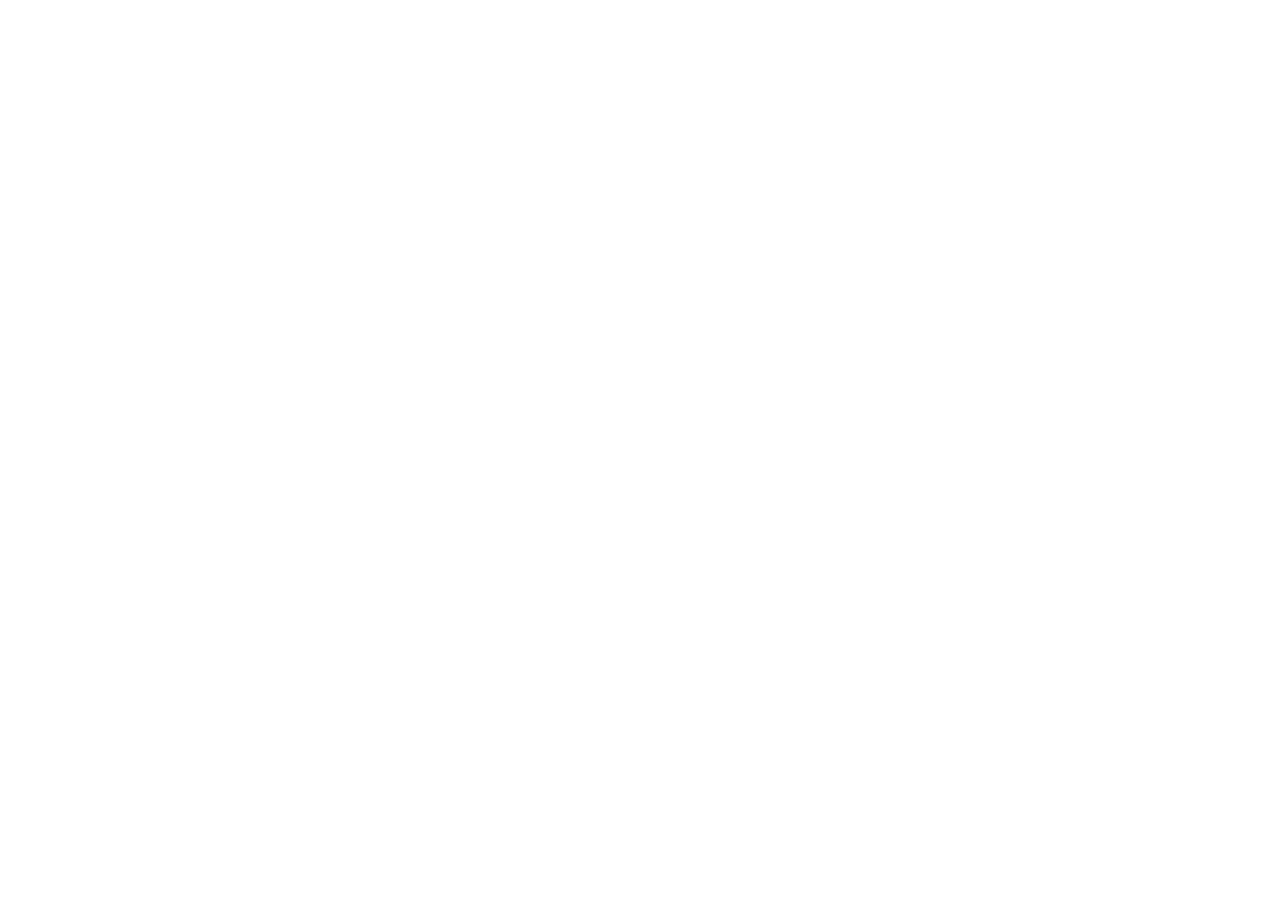
==== exam_mate/index.html @ 555f6d08 "Add PHP entry point for Batool's ExamMate to serve index.html" ====
<!doctype html>
<html lang="en">
  <head>
    <meta charset="UTF-8" />
    <meta name="viewport" content="width=device-width, initial-scale=1.0" />
    <meta name="theme-color" content="#0b1020" />
    <meta name="description" content="Batool's ExamMate — prepare, practice, and perform with personalised exam papers." />
    <title>Batool's ExamMate — Prepare. Practice. Perform.</title>
    <link rel="preconnect" href="https://fonts.googleapis.com" />
    <link rel="preconnect" href="https://fonts.gstatic.com" crossorigin />
    <link href="https://fonts.googleapis.com/css2?family=DM+Mono:wght@400;500&family=DM+Sans:wght@400;500;600;700&family=Space+Grotesk:wght@500;600;700&display=swap" rel="stylesheet" />
    <script type="module" crossorigin src="/assets/app.js"></script>
    <link rel="stylesheet" crossorigin href="/assets/style.css">
  </head>
  <body>
    <script id="manus-runtime">window.__MANUS_HOST_DEV__ = false;
(function(){"use strict";var Mr={exports:{}},Kn={};/**
 * @license React
 * react-jsx-runtime.production.js
 *
 * Copyright (c) Meta Platforms, Inc. and affiliates.
 *
 * This source code is licensed under the MIT license found in the
 * LICENSE file in the root directory of this source tree.
 */var $c;function um(){if($c)return Kn;$c=1;var r=Symbol.for("react.transitional.element"),i=Symbol.for("react.fragment");function c(s,d,m){var x=null;if(m!==void 0&&(x=""+m),d.key!==void 0&&(x=""+d.key),"key"in d){m={};for(var R in d)R!=="key"&&(m[R]=d[R])}else m=d;return d=m.ref,{$$typeof:r,type:s,key:x,ref:d!==void 0?d:null,props:m}}return Kn.Fragment=i,Kn.jsx=c,Kn.jsxs=c,Kn}var Fc;function dm(){return Fc||(Fc=1,Mr.exports=um()),Mr.exports}var h=dm(),Ar={exports:{}},Pn={},Rr={exports:{}},Nr={};/**
 * @license React
 * scheduler.production.js
 *
 * Copyright (c) Meta Platforms, Inc. and affiliates.
 *
 * This source code is licensed under the MIT license found in the
 * LICENSE file in the root directory of this source tree.
 */var Ic;function fm(){return Ic||(Ic=1,function(r){function i(A,q){var B=A.length;A.push(q);t:for(;0<B;){var bt=B-1>>>1,p=A[bt];if(0<d(p,q))A[bt]=q,A[B]=p,B=bt;else break t}}function c(A){return A.length===0?null:A[0]}function s(A){if(A.length===0)return null;var q=A[0],B=A.pop();if(B!==q){A[0]=B;t:for(var bt=0,p=A.length,O=p>>>1;bt<O;){var X=2*(bt+1)-1,G=A[X],Z=X+1,st=A[Z];if(0>d(G,B))Z<p&&0>d(st,G)?(A[bt]=st,A[Z]=B,bt=Z):(A[bt]=G,A[X]=B,bt=X);else if(Z<p&&0>d(st,B))A[bt]=st,A[Z]=B,bt=Z;else break t}}return q}function d(A,q){var B=A.sortIndex-q.sortIndex;return B!==0?B:A.id-q.id}if(r.unstable_now=void 0,typeof performance=="object"&&typeof performance.now=="function"){var m=performance;r.unstable_now=function(){return m.now()}}else{var x=Date,R=x.now();r.unstable_now=function(){return x.now()-R}}var C=[],v=[],D=1,j=null,J=3,at=!1,$=!1,nt=!1,ct=!1,ht=typeof setTimeout=="function"?setTimeout:null,St=typeof clearTimeout=="function"?clearTimeout:null,_=typeof setImmediate<"u"?setImmediate:null;function Y(A){for(var q=c(v);q!==null;){if(q.callback===null)s(v);else if(q.startTime<=A)s(v),q.sortIndex=q.expirationTime,i(C,q);else break;q=c(v)}}function H(A){if(nt=!1,Y(A),!$)if(c(C)!==null)$=!0,it||(it=!0,Bt());else{var q=c(v);q!==null&&Mt(H,q.startTime-A)}}var it=!1,rt=-1,V=5,xt=-1;function Be(){return ct?!0:!(r.unstable_now()-xt<V)}function te(){if(ct=!1,it){var A=r.unstable_now();xt=A;var q=!0;try{t:{$=!1,nt&&(nt=!1,St(rt),rt=-1),at=!0;var B=J;try{e:{for(Y(A),j=c(C);j!==null&&!(j.expirationTime>A&&Be());){var bt=j.callback;if(typeof bt=="function"){j.callback=null,J=j.priorityLevel;var p=bt(j.expirationTime<=A);if(A=r.unstable_now(),typeof p=="function"){j.callback=p,Y(A),q=!0;break e}j===c(C)&&s(C),Y(A)}else s(C);j=c(C)}if(j!==null)q=!0;else{var O=c(v);O!==null&&Mt(H,O.startTime-A),q=!1}}break t}finally{j=null,J=B,at=!1}q=void 0}}finally{q?Bt():it=!1}}}var Bt;if(typeof _=="function")Bt=function(){_(te)};else if(typeof MessageChannel<"u"){var me=new MessageChannel,Se=me.port2;me.port1.onmessage=te,Bt=function(){Se.postMessage(null)}}else Bt=function(){ht(te,0)};function Mt(A,q){rt=ht(function(){A(r.unstable_now())},q)}r.unstable_IdlePriority=5,r.unstable_ImmediatePriority=1,r.unstable_LowPriority=4,r.unstable_NormalPriority=3,r.unstable_Profiling=null,r.unstable_UserBlockingPriority=2,r.unstable_cancelCallback=function(A){A.callback=null},r.unstable_forceFrameRate=function(A){0>A||125<A?console.error("forceFrameRate takes a positive int between 0 and 125, forcing frame rates higher than 125 fps is not supported"):V=0<A?Math.floor(1e3/A):5},r.unstable_getCurrentPriorityLevel=function(){return J},r.unstable_next=function(A){switch(J){case 1:case 2:case 3:var q=3;break;default:q=J}var B=J;J=q;try{return A()}finally{J=B}},r.unstable_requestPaint=function(){ct=!0},r.unstable_runWithPriority=function(A,q){switch(A){case 1:case 2:case 3:case 4:case 5:break;default:A=3}var B=J;J=A;try{return q()}finally{J=B}},r.unstable_scheduleCallback=function(A,q,B){var bt=r.unstable_now();switch(typeof B=="object"&&B!==null?(B=B.delay,B=typeof B=="number"&&0<B?bt+B:bt):B=bt,A){case 1:var p=-1;break;case 2:p=250;break;case 5:p=1073741823;break;case 4:p=1e4;break;default:p=5e3}return p=B+p,A={id:D++,callback:q,priorityLevel:A,startTime:B,expirationTime:p,sortIndex:-1},B>bt?(A.sortIndex=B,i(v,A),c(C)===null&&A===c(v)&&(nt?(St(rt),rt=-1):nt=!0,Mt(H,B-bt))):(A.sortIndex=p,i(C,A),$||at||($=!0,it||(it=!0,Bt()))),A},r.unstable_shouldYield=Be,r.unstable_wrapCallback=function(A){var q=J;return function(){var B=J;J=q;try{return A.apply(this,arguments)}finally{J=B}}}}(Nr)),Nr}var tu;function hm(){return tu||(tu=1,Rr.exports=fm()),Rr.exports}var zr={exports:{}},ut={};/**
 * @license React
 * react.production.js
 *
 * Copyright (c) Meta Platforms, Inc. and affiliates.
 *
 * This source code is licensed under the MIT license found in the
 * LICENSE file in the root directory of this source tree.
 */var eu;function mm(){if(eu)return ut;eu=1;var r=Symbol.for("react.transitional.element"),i=Symbol.for("react.portal"),c=Symbol.for("react.fragment"),s=Symbol.for("react.strict_mode"),d=Symbol.for("react.profiler"),m=Symbol.for("react.consumer"),x=Symbol.for("react.context"),R=Symbol.for("react.forward_ref"),C=Symbol.for("react.suspense"),v=Symbol.for("react.memo"),D=Symbol.for("react.lazy"),j=Symbol.iterator;function J(p){return p===null||typeof p!="object"?null:(p=j&&p[j]||p["@@iterator"],typeof p=="function"?p:null)}var at={isMounted:function(){return!1},enqueueForceUpdate:function(){},enqueueReplaceState:function(){},enqueueSetState:function(){}},$=Object.assign,nt={};function ct(p,O,X){this.props=p,this.context=O,this.refs=nt,this.updater=X||at}ct.prototype.isReactComponent={},ct.prototype.setState=function(p,O){if(typeof p!="object"&&typeof p!="function"&&p!=null)throw Error("takes an object of state variables to update or a function which returns an object of state variables.");this.updater.enqueueSetState(this,p,O,"setState")},ct.prototype.forceUpdate=function(p){this.updater.enqueueForceUpdate(this,p,"forceUpdate")};function ht(){}ht.prototype=ct.prototype;function St(p,O,X){this.props=p,this.context=O,this.refs=nt,this.updater=X||at}var _=St.prototype=new ht;_.constructor=St,$(_,ct.prototype),_.isPureReactComponent=!0;var Y=Array.isArray,H={H:null,A:null,T:null,S:null,V:null},it=Object.prototype.hasOwnProperty;function rt(p,O,X,G,Z,st){return X=st.ref,{$$typeof:r,type:p,key:O,ref:X!==void 0?X:null,props:st}}function V(p,O){return rt(p.type,O,void 0,void 0,void 0,p.props)}function xt(p){return typeof p=="object"&&p!==null&&p.$$typeof===r}function Be(p){var O={"=":"=0",":":"=2"};return"$"+p.replace(/[=:]/g,function(X){return O[X]})}var te=/\/+/g;function Bt(p,O){return typeof p=="object"&&p!==null&&p.key!=null?Be(""+p.key):O.toString(36)}function me(){}function Se(p){switch(p.status){case"fulfilled":return p.value;case"rejected":throw p.reason;default:switch(typeof p.status=="string"?p.then(me,me):(p.status="pending",p.then(function(O){p.status==="pending"&&(p.status="fulfilled",p.value=O)},function(O){p.status==="pending"&&(p.status="rejected",p.reason=O)})),p.status){case"fulfilled":return p.value;case"rejected":throw p.reason}}throw p}function Mt(p,O,X,G,Z){var st=typeof p;(st==="undefined"||st==="boolean")&&(p=null);var I=!1;if(p===null)I=!0;else switch(st){case"bigint":case"string":case"number":I=!0;break;case"object":switch(p.$$typeof){case r:case i:I=!0;break;case D:return I=p._init,Mt(I(p._payload),O,X,G,Z)}}if(I)return Z=Z(p),I=G===""?"."+Bt(p,0):G,Y(Z)?(X="",I!=null&&(X=I.replace(te,"$&/")+"/"),Mt(Z,O,X,"",function(Jt){return Jt})):Z!=null&&(xt(Z)&&(Z=V(Z,X+(Z.key==null||p&&p.key===Z.key?"":(""+Z.key).replace(te,"$&/")+"/")+I)),O.push(Z)),1;I=0;var gt=G===""?".":G+":";if(Y(p))for(var Tt=0;Tt<p.length;Tt++)G=p[Tt],st=gt+Bt(G,Tt),I+=Mt(G,O,X,st,Z);else if(Tt=J(p),typeof Tt=="function")for(p=Tt.call(p),Tt=0;!(G=p.next()).done;)G=G.value,st=gt+Bt(G,Tt++),I+=Mt(G,O,X,st,Z);else if(st==="object"){if(typeof p.then=="function")return Mt(Se(p),O,X,G,Z);throw O=String(p),Error("Objects are not valid as a React child (found: "+(O==="[object Object]"?"object with keys {"+Object.keys(p).join(", ")+"}":O)+"). If you meant to render a collection of children, use an array instead.")}return I}function A(p,O,X){if(p==null)return p;var G=[],Z=0;return Mt(p,G,"","",function(st){return O.call(X,st,Z++)}),G}function q(p){if(p._status===-1){var O=p._result;O=O(),O.then(function(X){(p._status===0||p._status===-1)&&(p._status=1,p._result=X)},function(X){(p._status===0||p._status===-1)&&(p._status=2,p._result=X)}),p._status===-1&&(p._status=0,p._result=O)}if(p._status===1)return p._result.default;throw p._result}var B=typeof reportError=="function"?reportError:function(p){if(typeof window=="object"&&typeof window.ErrorEvent=="function"){var O=new window.ErrorEvent("error",{bubbles:!0,cancelable:!0,message:typeof p=="object"&&p!==null&&typeof p.message=="string"?String(p.message):String(p),error:p});if(!window.dispatchEvent(O))return}else if(typeof process=="object"&&typeof process.emit=="function"){process.emit("uncaughtException",p);return}console.error(p)};function bt(){}return ut.Children={map:A,forEach:function(p,O,X){A(p,function(){O.apply(this,arguments)},X)},count:function(p){var O=0;return A(p,function(){O++}),O},toArray:function(p){return A(p,function(O){return O})||[]},only:function(p){if(!xt(p))throw Error("React.Children.only expected to receive a single React element child.");return p}},ut.Component=ct,ut.Fragment=c,ut.Profiler=d,ut.PureComponent=St,ut.StrictMode=s,ut.Suspense=C,ut.__CLIENT_INTERNALS_DO_NOT_USE_OR_WARN_USERS_THEY_CANNOT_UPGRADE=H,ut.__COMPILER_RUNTIME={__proto__:null,c:function(p){return H.H.useMemoCache(p)}},ut.cache=function(p){return function(){return p.apply(null,arguments)}},ut.cloneElement=function(p,O,X){if(p==null)throw Error("The argument must be a React element, but you passed "+p+".");var G=$({},p.props),Z=p.key,st=void 0;if(O!=null)for(I in O.ref!==void 0&&(st=void 0),O.key!==void 0&&(Z=""+O.key),O)!it.call(O,I)||I==="key"||I==="__self"||I==="__source"||I==="ref"&&O.ref===void 0||(G[I]=O[I]);var I=arguments.length-2;if(I===1)G.children=X;else if(1<I){for(var gt=Array(I),Tt=0;Tt<I;Tt++)gt[Tt]=arguments[Tt+2];G.children=gt}return rt(p.type,Z,void 0,void 0,st,G)},ut.createContext=function(p){return p={$$typeof:x,_currentValue:p,_currentValue2:p,_threadCount:0,Provider:null,Consumer:null},p.Provider=p,p.Consumer={$$typeof:m,_context:p},p},ut.createElement=function(p,O,X){var G,Z={},st=null;if(O!=null)for(G in O.key!==void 0&&(st=""+O.key),O)it.call(O,G)&&G!=="key"&&G!=="__self"&&G!=="__source"&&(Z[G]=O[G]);var I=arguments.length-2;if(I===1)Z.children=X;else if(1<I){for(var gt=Array(I),Tt=0;Tt<I;Tt++)gt[Tt]=arguments[Tt+2];Z.children=gt}if(p&&p.defaultProps)for(G in I=p.defaultProps,I)Z[G]===void 0&&(Z[G]=I[G]);return rt(p,st,void 0,void 0,null,Z)},ut.createRef=function(){return{current:null}},ut.forwardRef=function(p){return{$$typeof:R,render:p}},ut.isValidElement=xt,ut.lazy=function(p){return{$$typeof:D,_payload:{_status:-1,_result:p},_init:q}},ut.memo=function(p,O){return{$$typeof:v,type:p,compare:O===void 0?null:O}},ut.startTransition=function(p){var O=H.T,X={};H.T=X;try{var G=p(),Z=H.S;Z!==null&&Z(X,G),typeof G=="object"&&G!==null&&typeof G.then=="function"&&G.then(bt,B)}catch(st){B(st)}finally{H.T=O}},ut.unstable_useCacheRefresh=function(){return H.H.useCacheRefresh()},ut.use=function(p){return H.H.use(p)},ut.useActionState=function(p,O,X){return H.H.useActionState(p,O,X)},ut.useCallback=function(p,O){return H.H.useCallback(p,O)},ut.useContext=function(p){return H.H.useContext(p)},ut.useDebugValue=function(){},ut.useDeferredValue=function(p,O){return H.H.useDeferredValue(p,O)},ut.useEffect=function(p,O,X){var G=H.H;if(typeof X=="function")throw Error("useEffect CRUD overload is not enabled in this build of React.");return G.useEffect(p,O)},ut.useId=function(){return H.H.useId()},ut.useImperativeHandle=function(p,O,X){return H.H.useImperativeHandle(p,O,X)},ut.useInsertionEffect=function(p,O){return H.H.useInsertionEffect(p,O)},ut.useLayoutEffect=function(p,O){return H.H.useLayoutEffect(p,O)},ut.useMemo=function(p,O){return H.H.useMemo(p,O)},ut.useOptimistic=function(p,O){return H.H.useOptimistic(p,O)},ut.useReducer=function(p,O,X){return H.H.useReducer(p,O,X)},ut.useRef=function(p){return H.H.useRef(p)},ut.useState=function(p){return H.H.useState(p)},ut.useSyncExternalStore=function(p,O,X){return H.H.useSyncExternalStore(p,O,X)},ut.useTransition=function(){return H.H.useTransition()},ut.version="19.1.1",ut}var lu;function _r(){return lu||(lu=1,zr.exports=mm()),zr.exports}var kr={exports:{}},he={};/**
 * @license React
 * react-dom.production.js
 *
 * Copyright (c) Meta Platforms, Inc. and affiliates.
 *
 * This source code is licensed under the MIT license found in the
 * LICENSE file in the root directory of this source tree.
 */var au;function gm(){if(au)return he;au=1;var r=_r();function i(C){var v="https://react.dev/errors/"+C;if(1<arguments.length){v+="?args[]="+encodeURIComponent(arguments[1]);for(var D=2;D<arguments.length;D++)v+="&args[]="+encodeURIComponent(arguments[D])}return"Minified React error #"+C+"; visit "+v+" for the full message or use the non-minified dev environment for full errors and additional helpful warnings."}function c(){}var s={d:{f:c,r:function(){throw Error(i(522))},D:c,C:c,L:c,m:c,X:c,S:c,M:c},p:0,findDOMNode:null},d=Symbol.for("react.portal");function m(C,v,D){var j=3<arguments.length&&arguments[3]!==void 0?arguments[3]:null;return{$$typeof:d,key:j==null?null:""+j,children:C,containerInfo:v,implementation:D}}var x=r.__CLIENT_INTERNALS_DO_NOT_USE_OR_WARN_USERS_THEY_CANNOT_UPGRADE;function R(C,v){if(C==="font")return"";if(typeof v=="string")return v==="use-credentials"?v:""}return he.__DOM_INTERNALS_DO_NOT_USE_OR_WARN_USERS_THEY_CANNOT_UPGRADE=s,he.createPortal=function(C,v){var D=2<arguments.length&&arguments[2]!==void 0?arguments[2]:null;if(!v||v.nodeType!==1&&v.nodeType!==9&&v.nodeType!==11)throw Error(i(299));return m(C,v,null,D)},he.flushSync=function(C){var v=x.T,D=s.p;try{if(x.T=null,s.p=2,C)return C()}finally{x.T=v,s.p=D,s.d.f()}},he.preconnect=function(C,v){typeof C=="string"&&(v?(v=v.crossOrigin,v=typeof v=="string"?v==="use-credentials"?v:"":void 0):v=null,s.d.C(C,v))},he.prefetchDNS=function(C){typeof C=="string"&&s.d.D(C)},he.preinit=function(C,v){if(typeof C=="string"&&v&&typeof v.as=="string"){var D=v.as,j=R(D,v.crossOrigin),J=typeof v.integrity=="string"?v.integrity:void 0,at=typeof v.fetchPriority=="string"?v.fetchPriority:void 0;D==="style"?s.d.S(C,typeof v.precedence=="string"?v.precedence:void 0,{crossOrigin:j,integrity:J,fetchPriority:at}):D==="script"&&s.d.X(C,{crossOrigin:j,integrity:J,fetchPriority:at,nonce:typeof v.nonce=="string"?v.nonce:void 0})}},he.preinitModule=function(C,v){if(typeof C=="string")if(typeof v=="object"&&v!==null){if(v.as==null||v.as==="script"){var D=R(v.as,v.crossOrigin);s.d.M(C,{crossOrigin:D,integrity:typeof v.integrity=="string"?v.integrity:void 0,nonce:typeof v.nonce=="string"?v.nonce:void 0})}}else v==null&&s.d.M(C)},he.preload=function(C,v){if(typeof C=="string"&&typeof v=="object"&&v!==null&&typeof v.as=="string"){var D=v.as,j=R(D,v.crossOrigin);s.d.L(C,D,{crossOrigin:j,integrity:typeof v.integrity=="string"?v.integrity:void 0,nonce:typeof v.nonce=="string"?v.nonce:void 0,type:typeof v.type=="string"?v.type:void 0,fetchPriority:typeof v.fetchPriority=="string"?v.fetchPriority:void 0,referrerPolicy:typeof v.referrerPolicy=="string"?v.referrerPolicy:void 0,imageSrcSet:typeof v.imageSrcSet=="string"?v.imageSrcSet:void 0,imageSizes:typeof v.imageSizes=="string"?v.imageSizes:void 0,media:typeof v.media=="string"?v.media:void 0})}},he.preloadModule=function(C,v){if(typeof C=="string")if(v){var D=R(v.as,v.crossOrigin);s.d.m(C,{as:typeof v.as=="string"&&v.as!=="script"?v.as:void 0,crossOrigin:D,integrity:typeof v.integrity=="string"?v.integrity:void 0})}else s.d.m(C)},he.requestFormReset=function(C){s.d.r(C)},he.unstable_batchedUpdates=function(C,v){return C(v)},he.useFormState=function(C,v,D){return x.H.useFormState(C,v,D)},he.useFormStatus=function(){return x.H.useHostTransitionStatus()},he.version="19.1.1",he}var nu;function pm(){if(nu)return kr.exports;nu=1;function r(){if(!(typeof __REACT_DEVTOOLS_GLOBAL_HOOK__>"u"||typeof __REACT_DEVTOOLS_GLOBAL_HOOK__.checkDCE!="function"))try{__REACT_DEVTOOLS_GLOBAL_HOOK__.checkDCE(r)}catch(i){console.error(i)}}return r(),kr.exports=gm(),kr.exports}/**
 * @license React
 * react-dom-client.production.js
 *
 * Copyright (c) Meta Platforms, Inc. and affiliates.
 *
 * This source code is licensed under the MIT license found in the
 * LICENSE file in the root directory of this source tree.
 */var ou;function ym(){if(ou)return Pn;ou=1;var r=hm(),i=_r(),c=pm();function s(t){var e="https://react.dev/errors/"+t;if(1<arguments.length){e+="?args[]="+encodeURIComponent(arguments[1]);for(var l=2;l<arguments.length;l++)e+="&args[]="+encodeURIComponent(arguments[l])}return"Minified React error #"+t+"; visit "+e+" for the full message or use the non-minified dev environment for full errors and additional helpful warnings."}function d(t){return!(!t||t.nodeType!==1&&t.nodeType!==9&&t.nodeType!==11)}function m(t){var e=t,l=t;if(t.alternate)for(;e.return;)e=e.return;else{t=e;do e=t,(e.flags&4098)!==0&&(l=e.return),t=e.return;while(t)}return e.tag===3?l:null}function x(t){if(t.tag===13){var e=t.memoizedState;if(e===null&&(t=t.alternate,t!==null&&(e=t.memoizedState)),e!==null)return e.dehydrated}return null}function R(t){if(m(t)!==t)throw Error(s(188))}function C(t){var e=t.alternate;if(!e){if(e=m(t),e===null)throw Error(s(188));return e!==t?null:t}for(var l=t,a=e;;){var n=l.return;if(n===null)break;var o=n.alternate;if(o===null){if(a=n.return,a!==null){l=a;continue}break}if(n.child===o.child){for(o=n.child;o;){if(o===l)return R(n),t;if(o===a)return R(n),e;o=o.sibling}throw Error(s(188))}if(l.return!==a.return)l=n,a=o;else{for(var u=!1,f=n.child;f;){if(f===l){u=!0,l=n,a=o;break}if(f===a){u=!0,a=n,l=o;break}f=f.sibling}if(!u){for(f=o.child;f;){if(f===l){u=!0,l=o,a=n;break}if(f===a){u=!0,a=o,l=n;break}f=f.sibling}if(!u)throw Error(s(189))}}if(l.alternate!==a)throw Error(s(190))}if(l.tag!==3)throw Error(s(188));return l.stateNode.current===l?t:e}function v(t){var e=t.tag;if(e===5||e===26||e===27||e===6)return t;for(t=t.child;t!==null;){if(e=v(t),e!==null)return e;t=t.sibling}return null}var D=Object.assign,j=Symbol.for("react.element"),J=Symbol.for("react.transitional.element"),at=Symbol.for("react.portal"),$=Symbol.for("react.fragment"),nt=Symbol.for("react.strict_mode"),ct=Symbol.for("react.profiler"),ht=Symbol.for("react.provider"),St=Symbol.for("react.consumer"),_=Symbol.for("react.context"),Y=Symbol.for("react.forward_ref"),H=Symbol.for("react.suspense"),it=Symbol.for("react.suspense_list"),rt=Symbol.for("react.memo"),V=Symbol.for("react.lazy"),xt=Symbol.for("react.activity"),Be=Symbol.for("react.memo_cache_sentinel"),te=Symbol.iterator;function Bt(t){return t===null||typeof t!="object"?null:(t=te&&t[te]||t["@@iterator"],typeof t=="function"?t:null)}var me=Symbol.for("react.client.reference");function Se(t){if(t==null)return null;if(typeof t=="function")return t.$$typeof===me?null:t.displayName||t.name||null;if(typeof t=="string")return t;switch(t){case $:return"Fragment";case ct:return"Profiler";case nt:return"StrictMode";case H:return"Suspense";case it:return"SuspenseList";case xt:return"Activity"}if(typeof t=="object")switch(t.$$typeof){case at:return"Portal";case _:return(t.displayName||"Context")+".Provider";case St:return(t._context.displayName||"Context")+".Consumer";case Y:var e=t.render;return t=t.displayName,t||(t=e.displayName||e.name||"",t=t!==""?"ForwardRef("+t+")":"ForwardRef"),t;case rt:return e=t.displayName||null,e!==null?e:Se(t.type)||"Memo";case V:e=t._payload,t=t._init;try{return Se(t(e))}catch{}}return null}var Mt=Array.isArray,A=i.__CLIENT_INTERNALS_DO_NOT_USE_OR_WARN_USERS_THEY_CANNOT_UPGRADE,q=c.__DOM_INTERNALS_DO_NOT_USE_OR_WARN_USERS_THEY_CANNOT_UPGRADE,B={pending:!1,data:null,method:null,action:null},bt=[],p=-1;function O(t){return{current:t}}function X(t){0>p||(t.current=bt[p],bt[p]=null,p--)}function G(t,e){p++,bt[p]=t.current,t.current=e}var Z=O(null),st=O(null),I=O(null),gt=O(null);function Tt(t,e){switch(G(I,e),G(st,t),G(Z,null),e.nodeType){case 9:case 11:t=(t=e.documentElement)&&(t=t.namespaceURI)?Hh(t):0;break;default:if(t=e.tagName,e=e.namespaceURI)e=Hh(e),t=Uh(e,t);else switch(t){case"svg":t=1;break;case"math":t=2;break;default:t=0}}X(Z),G(Z,t)}function Jt(){X(Z),X(st),X(I)}function Ke(t){t.memoizedState!==null&&G(gt,t);var e=Z.current,l=Uh(e,t.type);e!==l&&(G(st,t),G(Z,l))}function Ce(t){st.current===t&&(X(Z),X(st)),gt.current===t&&(X(gt),Wo._currentValue=B)}var Pe=Object.prototype.hasOwnProperty,yl=r.unstable_scheduleCallback,sn=r.unstable_cancelCallback,Ca=r.unstable_shouldYield,ri=r.unstable_requestPaint,ge=r.unstable_now,si=r.unstable_getCurrentPriorityLevel,Ul=r.unstable_ImmediatePriority,Fn=r.unstable_UserBlockingPriority,nl=r.unstable_NormalPriority,ci=r.unstable_LowPriority,Gl=r.unstable_IdlePriority,ui=r.log,Ea=r.unstable_setDisableYieldValue,ql=null,Wt=null;function Je(t){if(typeof ui=="function"&&Ea(t),Wt&&typeof Wt.setStrictMode=="function")try{Wt.setStrictMode(ql,t)}catch{}}var $t=Math.clz32?Math.clz32:fi,di=Math.log,Ta=Math.LN2;function fi(t){return t>>>=0,t===0?32:31-(di(t)/Ta|0)|0}var L=256,cn=4194304;function vl(t){var e=t&42;if(e!==0)return e;switch(t&-t){case 1:return 1;case 2:return 2;case 4:return 4;case 8:return 8;case 16:return 16;case 32:return 32;case 64:return 64;case 128:return 128;case 256:case 512:case 1024:case 2048:case 4096:case 8192:case 16384:case 32768:case 65536:case 131072:case 262144:case 524288:case 1048576:case 2097152:return t&4194048;case 4194304:case 8388608:case 16777216:case 33554432:return t&62914560;case 67108864:return 67108864;case 134217728:return 134217728;case 268435456:return 268435456;case 536870912:return 536870912;case 1073741824:return 0;default:return t}}function un(t,e,l){var a=t.pendingLanes;if(a===0)return 0;var n=0,o=t.suspendedLanes,u=t.pingedLanes;t=t.warmLanes;var f=a&134217727;return f!==0?(a=f&~o,a!==0?n=vl(a):(u&=f,u!==0?n=vl(u):l||(l=f&~t,l!==0&&(n=vl(l))))):(f=a&~o,f!==0?n=vl(f):u!==0?n=vl(u):l||(l=a&~t,l!==0&&(n=vl(l)))),n===0?0:e!==0&&e!==n&&(e&o)===0&&(o=n&-n,l=e&-e,o>=l||o===32&&(l&4194048)!==0)?e:n}function Dt(t,e){return(t.pendingLanes&~(t.suspendedLanes&~t.pingedLanes)&e)===0}function In(t,e){switch(t){case 1:case 2:case 4:case 8:case 64:return e+250;case 16:case 32:case 128:case 256:case 512:case 1024:case 2048:case 4096:case 8192:case 16384:case 32768:case 65536:case 131072:case 262144:case 524288:case 1048576:case 2097152:return e+5e3;case 4194304:case 8388608:case 16777216:case 33554432:return-1;case 67108864:case 134217728:case 268435456:case 536870912:case 1073741824:return-1;default:return-1}}function to(){var t=L;return L<<=1,(L&4194048)===0&&(L=256),t}function hi(){var t=cn;return cn<<=1,(cn&62914560)===0&&(cn=4194304),t}function eo(t){for(var e=[],l=0;31>l;l++)e.push(t);return e}function Da(t,e){t.pendingLanes|=e,e!==268435456&&(t.suspendedLanes=0,t.pingedLanes=0,t.warmLanes=0)}function Ir(t,e,l,a,n,o){var u=t.pendingLanes;t.pendingLanes=l,t.suspendedLanes=0,t.pingedLanes=0,t.warmLanes=0,t.expiredLanes&=l,t.entangledLanes&=l,t.errorRecoveryDisabledLanes&=l,t.shellSuspendCounter=0;var f=t.entanglements,g=t.expirationTimes,S=t.hiddenUpdates;for(l=u&~l;0<l;){var N=31-$t(l),k=1<<N;f[N]=0,g[N]=-1;var E=S[N];if(E!==null)for(S[N]=null,N=0;N<E.length;N++){var T=E[N];T!==null&&(T.lane&=-536870913)}l&=~k}a!==0&&mi(t,a,0),o!==0&&n===0&&t.tag!==0&&(t.suspendedLanes|=o&~(u&~e))}function mi(t,e,l){t.pendingLanes|=e,t.suspendedLanes&=~e;var a=31-$t(e);t.entangledLanes|=e,t.entanglements[a]=t.entanglements[a]|1073741824|l&4194090}function gi(t,e){var l=t.entangledLanes|=e;for(t=t.entanglements;l;){var a=31-$t(l),n=1<<a;n&e|t[a]&e&&(t[a]|=e),l&=~n}}function lo(t){switch(t){case 2:t=1;break;case 8:t=4;break;case 32:t=16;break;case 256:case 512:case 1024:case 2048:case 4096:case 8192:case 16384:case 32768:case 65536:case 131072:case 262144:case 524288:case 1048576:case 2097152:case 4194304:case 8388608:case 16777216:case 33554432:t=128;break;case 268435456:t=134217728;break;default:t=0}return t}function ao(t){return t&=-t,2<t?8<t?(t&134217727)!==0?32:268435456:8:2}function pi(){var t=q.p;return t!==0?t:(t=window.event,t===void 0?32:nm(t.type))}function ts(t,e){var l=q.p;try{return q.p=t,e()}finally{q.p=l}}var ol=Math.random().toString(36).slice(2),ee="__reactFiber$"+ol,pe="__reactProps$"+ol,Yl="__reactContainer$"+ol,no="__reactEvents$"+ol,es="__reactListeners$"+ol,ls="__reactHandles$"+ol,yi="__reactResources$"+ol,Ma="__reactMarker$"+ol;function oo(t){delete t[ee],delete t[pe],delete t[no],delete t[es],delete t[ls]}function Vl(t){var e=t[ee];if(e)return e;for(var l=t.parentNode;l;){if(e=l[Yl]||l[ee]){if(l=e.alternate,e.child!==null||l!==null&&l.child!==null)for(t=Vh(t);t!==null;){if(l=t[ee])return l;t=Vh(t)}return e}t=l,l=t.parentNode}return null}function Xl(t){if(t=t[ee]||t[Yl]){var e=t.tag;if(e===5||e===6||e===13||e===26||e===27||e===3)return t}return null}function Aa(t){var e=t.tag;if(e===5||e===26||e===27||e===6)return t.stateNode;throw Error(s(33))}function Zl(t){var e=t[yi];return e||(e=t[yi]={hoistableStyles:new Map,hoistableScripts:new Map}),e}function Vt(t){t[Ma]=!0}var vi=new Set,bi={};function bl(t,e){We(t,e),We(t+"Capture",e)}function We(t,e){for(bi[t]=e,t=0;t<e.length;t++)vi.add(e[t])}var as=RegExp("^[:A-Z_a-z\\u00C0-\\u00D6\\u00D8-\\u00F6\\u00F8-\\u02FF\\u0370-\\u037D\\u037F-\\u1FFF\\u200C-\\u200D\\u2070-\\u218F\\u2C00-\\u2FEF\\u3001-\\uD7FF\\uF900-\\uFDCF\\uFDF0-\\uFFFD][:A-Z_a-z\\u00C0-\\u00D6\\u00D8-\\u00F6\\u00F8-\\u02FF\\u0370-\\u037D\\u037F-\\u1FFF\\u200C-\\u200D\\u2070-\\u218F\\u2C00-\\u2FEF\\u3001-\\uD7FF\\uF900-\\uFDCF\\uFDF0-\\uFFFD\\-.0-9\\u00B7\\u0300-\\u036F\\u203F-\\u2040]*$"),xi={},wi={};function Ra(t){return Pe.call(wi,t)?!0:Pe.call(xi,t)?!1:as.test(t)?wi[t]=!0:(xi[t]=!0,!1)}function M(t,e,l){if(Ra(e))if(l===null)t.removeAttribute(e);else{switch(typeof l){case"undefined":case"function":case"symbol":t.removeAttribute(e);return;case"boolean":var a=e.toLowerCase().slice(0,5);if(a!=="data-"&&a!=="aria-"){t.removeAttribute(e);return}}t.setAttribute(e,""+l)}}function tt(t,e,l){if(l===null)t.removeAttribute(e);else{switch(typeof l){case"undefined":case"function":case"symbol":case"boolean":t.removeAttribute(e);return}t.setAttribute(e,""+l)}}function Ot(t,e,l,a){if(a===null)t.removeAttribute(l);else{switch(typeof a){case"undefined":case"function":case"symbol":case"boolean":t.removeAttribute(l);return}t.setAttributeNS(e,l,""+a)}}var le,Ee;function ae(t){if(le===void 0)try{throw Error()}catch(l){var e=l.stack.trim().match(/\n( *(at )?)/);le=e&&e[1]||"",Ee=-1<l.stack.indexOf(`
    at`)?" (<anonymous>)":-1<l.stack.indexOf("@")?"@unknown:0:0":""}return`
`+le+t+Ee}var Le=!1;function He(t,e){if(!t||Le)return"";Le=!0;var l=Error.prepareStackTrace;Error.prepareStackTrace=void 0;try{var a={DetermineComponentFrameRoot:function(){try{if(e){var k=function(){throw Error()};if(Object.defineProperty(k.prototype,"props",{set:function(){throw Error()}}),typeof Reflect=="object"&&Reflect.construct){try{Reflect.construct(k,[])}catch(T){var E=T}Reflect.construct(t,[],k)}else{try{k.call()}catch(T){E=T}t.call(k.prototype)}}else{try{throw Error()}catch(T){E=T}(k=t())&&typeof k.catch=="function"&&k.catch(function(){})}}catch(T){if(T&&E&&typeof T.stack=="string")return[T.stack,E.stack]}return[null,null]}};a.DetermineComponentFrameRoot.displayName="DetermineComponentFrameRoot";var n=Object.getOwnPropertyDescriptor(a.DetermineComponentFrameRoot,"name");n&&n.configurable&&Object.defineProperty(a.DetermineComponentFrameRoot,"name",{value:"DetermineComponentFrameRoot"});var o=a.DetermineComponentFrameRoot(),u=o[0],f=o[1];if(u&&f){var g=u.split(`
`),S=f.split(`
`);for(n=a=0;a<g.length&&!g[a].includes("DetermineComponentFrameRoot");)a++;for(;n<S.length&&!S[n].includes("DetermineComponentFrameRoot");)n++;if(a===g.length||n===S.length)for(a=g.length-1,n=S.length-1;1<=a&&0<=n&&g[a]!==S[n];)n--;for(;1<=a&&0<=n;a--,n--)if(g[a]!==S[n]){if(a!==1||n!==1)do if(a--,n--,0>n||g[a]!==S[n]){var N=`
`+g[a].replace(" at new "," at ");return t.displayName&&N.includes("<anonymous>")&&(N=N.replace("<anonymous>",t.displayName)),N}while(1<=a&&0<=n);break}}}finally{Le=!1,Error.prepareStackTrace=l}return(l=t?t.displayName||t.name:"")?ae(l):""}function Ql(t){switch(t.tag){case 26:case 27:case 5:return ae(t.type);case 16:return ae("Lazy");case 13:return ae("Suspense");case 19:return ae("SuspenseList");case 0:case 15:return He(t.type,!1);case 11:return He(t.type.render,!1);case 1:return He(t.type,!0);case 31:return ae("Activity");default:return""}}function xl(t){try{var e="";do e+=Ql(t),t=t.return;while(t);return e}catch(l){return`
Error generating stack: `+l.message+`
`+l.stack}}function Xt(t){switch(typeof t){case"bigint":case"boolean":case"number":case"string":case"undefined":return t;case"object":return t;default:return""}}function il(t){var e=t.type;return(t=t.nodeName)&&t.toLowerCase()==="input"&&(e==="checkbox"||e==="radio")}function ve(t){var e=il(t)?"checked":"value",l=Object.getOwnPropertyDescriptor(t.constructor.prototype,e),a=""+t[e];if(!t.hasOwnProperty(e)&&typeof l<"u"&&typeof l.get=="function"&&typeof l.set=="function"){var n=l.get,o=l.set;return Object.defineProperty(t,e,{configurable:!0,get:function(){return n.call(this)},set:function(u){a=""+u,o.call(this,u)}}),Object.defineProperty(t,e,{enumerable:l.enumerable}),{getValue:function(){return a},setValue:function(u){a=""+u},stopTracking:function(){t._valueTracker=null,delete t[e]}}}}function re(t){t._valueTracker||(t._valueTracker=ve(t))}function rl(t){if(!t)return!1;var e=t._valueTracker;if(!e)return!0;var l=e.getValue(),a="";return t&&(a=il(t)?t.checked?"true":"false":t.value),t=a,t!==l?(e.setValue(t),!0):!1}function wl(t){if(t=t||(typeof document<"u"?document:void 0),typeof t>"u")return null;try{return t.activeElement||t.body}catch{return t.body}}var dn=/[\n"\\]/g;function se(t){return t.replace(dn,function(e){return"\\"+e.charCodeAt(0).toString(16)+" "})}function Kl(t,e,l,a,n,o,u,f){t.name="",u!=null&&typeof u!="function"&&typeof u!="symbol"&&typeof u!="boolean"?t.type=u:t.removeAttribute("type"),e!=null?u==="number"?(e===0&&t.value===""||t.value!=e)&&(t.value=""+Xt(e)):t.value!==""+Xt(e)&&(t.value=""+Xt(e)):u!=="submit"&&u!=="reset"||t.removeAttribute("value"),e!=null?Pl(t,u,Xt(e)):l!=null?Pl(t,u,Xt(l)):a!=null&&t.removeAttribute("value"),n==null&&o!=null&&(t.defaultChecked=!!o),n!=null&&(t.checked=n&&typeof n!="function"&&typeof n!="symbol"),f!=null&&typeof f!="function"&&typeof f!="symbol"&&typeof f!="boolean"?t.name=""+Xt(f):t.removeAttribute("name")}function Na(t,e,l,a,n,o,u,f){if(o!=null&&typeof o!="function"&&typeof o!="symbol"&&typeof o!="boolean"&&(t.type=o),e!=null||l!=null){if(!(o!=="submit"&&o!=="reset"||e!=null))return;l=l!=null?""+Xt(l):"",e=e!=null?""+Xt(e):l,f||e===t.value||(t.value=e),t.defaultValue=e}a=a??n,a=typeof a!="function"&&typeof a!="symbol"&&!!a,t.checked=f?t.checked:!!a,t.defaultChecked=!!a,u!=null&&typeof u!="function"&&typeof u!="symbol"&&typeof u!="boolean"&&(t.name=u)}function Pl(t,e,l){e==="number"&&wl(t.ownerDocument)===t||t.defaultValue===""+l||(t.defaultValue=""+l)}function $e(t,e,l,a){if(t=t.options,e){e={};for(var n=0;n<l.length;n++)e["$"+l[n]]=!0;for(l=0;l<t.length;l++)n=e.hasOwnProperty("$"+t[l].value),t[l].selected!==n&&(t[l].selected=n),n&&a&&(t[l].defaultSelected=!0)}else{for(l=""+Xt(l),e=null,n=0;n<t.length;n++){if(t[n].value===l){t[n].selected=!0,a&&(t[n].defaultSelected=!0);return}e!==null||t[n].disabled||(e=t[n])}e!==null&&(e.selected=!0)}}function za(t,e,l){if(e!=null&&(e=""+Xt(e),e!==t.value&&(t.value=e),l==null)){t.defaultValue!==e&&(t.defaultValue=e);return}t.defaultValue=l!=null?""+Xt(l):""}function _a(t,e,l,a){if(e==null){if(a!=null){if(l!=null)throw Error(s(92));if(Mt(a)){if(1<a.length)throw Error(s(93));a=a[0]}l=a}l==null&&(l=""),e=l}l=Xt(e),t.defaultValue=l,a=t.textContent,a===l&&a!==""&&a!==null&&(t.value=a)}function Fe(t,e){if(e){var l=t.firstChild;if(l&&l===t.lastChild&&l.nodeType===3){l.nodeValue=e;return}}t.textContent=e}var fn=new Set("animationIterationCount aspectRatio borderImageOutset borderImageSlice borderImageWidth boxFlex boxFlexGroup boxOrdinalGroup columnCount columns flex flexGrow flexPositive flexShrink flexNegative flexOrder gridArea gridRow gridRowEnd gridRowSpan gridRowStart gridColumn gridColumnEnd gridColumnSpan gridColumnStart fontWeight lineClamp lineHeight opacity order orphans scale tabSize widows zIndex zoom fillOpacity floodOpacity stopOpacity strokeDasharray strokeDashoffset strokeMiterlimit strokeOpacity strokeWidth MozAnimationIterationCount MozBoxFlex MozBoxFlexGroup MozLineClamp msAnimationIterationCount msFlex msZoom msFlexGrow msFlexNegative msFlexOrder msFlexPositive msFlexShrink msGridColumn msGridColumnSpan msGridRow msGridRowSpan WebkitAnimationIterationCount WebkitBoxFlex WebKitBoxFlexGroup WebkitBoxOrdinalGroup WebkitColumnCount WebkitColumns WebkitFlex WebkitFlexGrow WebkitFlexPositive WebkitFlexShrink WebkitLineClamp".split(" "));function ka(t,e,l){var a=e.indexOf("--")===0;l==null||typeof l=="boolean"||l===""?a?t.setProperty(e,""):e==="float"?t.cssFloat="":t[e]="":a?t.setProperty(e,l):typeof l!="number"||l===0||fn.has(e)?e==="float"?t.cssFloat=l:t[e]=(""+l).trim():t[e]=l+"px"}function Oa(t,e,l){if(e!=null&&typeof e!="object")throw Error(s(62));if(t=t.style,l!=null){for(var a in l)!l.hasOwnProperty(a)||e!=null&&e.hasOwnProperty(a)||(a.indexOf("--")===0?t.setProperty(a,""):a==="float"?t.cssFloat="":t[a]="");for(var n in e)a=e[n],e.hasOwnProperty(n)&&l[n]!==a&&ka(t,n,a)}else for(var o in e)e.hasOwnProperty(o)&&ka(t,o,e[o])}function ja(t){if(t.indexOf("-")===-1)return!1;switch(t){case"annotation-xml":case"color-profile":case"font-face":case"font-face-src":case"font-face-uri":case"font-face-format":case"font-face-name":case"missing-glyph":return!1;default:return!0}}var Si=new Map([["acceptCharset","accept-charset"],["htmlFor","for"],["httpEquiv","http-equiv"],["crossOrigin","crossorigin"],["accentHeight","accent-height"],["alignmentBaseline","alignment-baseline"],["arabicForm","arabic-form"],["baselineShift","baseline-shift"],["capHeight","cap-height"],["clipPath","clip-path"],["clipRule","clip-rule"],["colorInterpolation","color-interpolation"],["colorInterpolationFilters","color-interpolation-filters"],["colorProfile","color-profile"],["colorRendering","color-rendering"],["dominantBaseline","dominant-baseline"],["enableBackground","enable-background"],["fillOpacity","fill-opacity"],["fillRule","fill-rule"],["floodColor","flood-color"],["floodOpacity","flood-opacity"],["fontFamily","font-family"],["fontSize","font-size"],["fontSizeAdjust","font-size-adjust"],["fontStretch","font-stretch"],["fontStyle","font-style"],["fontVariant","font-variant"],["fontWeight","font-weight"],["glyphName","glyph-name"],["glyphOrientationHorizontal","glyph-orientation-horizontal"],["glyphOrientationVertical","glyph-orientation-vertical"],["horizAdvX","horiz-adv-x"],["horizOriginX","horiz-origin-x"],["imageRendering","image-rendering"],["letterSpacing","letter-spacing"],["lightingColor","lighting-color"],["markerEnd","marker-end"],["markerMid","marker-mid"],["markerStart","marker-start"],["overlinePosition","overline-position"],["overlineThickness","overline-thickness"],["paintOrder","paint-order"],["panose-1","panose-1"],["pointerEvents","pointer-events"],["renderingIntent","rendering-intent"],["shapeRendering","shape-rendering"],["stopColor","stop-color"],["stopOpacity","stop-opacity"],["strikethroughPosition","strikethrough-position"],["strikethroughThickness","strikethrough-thickness"],["strokeDasharray","stroke-dasharray"],["strokeDashoffset","stroke-dashoffset"],["strokeLinecap","stroke-linecap"],["strokeLinejoin","stroke-linejoin"],["strokeMiterlimit","stroke-miterlimit"],["strokeOpacity","stroke-opacity"],["strokeWidth","stroke-width"],["textAnchor","text-anchor"],["textDecoration","text-decoration"],["textRendering","text-rendering"],["transformOrigin","transform-origin"],["underlinePosition","underline-position"],["underlineThickness","underline-thickness"],["unicodeBidi","unicode-bidi"],["unicodeRange","unicode-range"],["unitsPerEm","units-per-em"],["vAlphabetic","v-alphabetic"],["vHanging","v-hanging"],["vIdeographic","v-ideographic"],["vMathematical","v-mathematical"],["vectorEffect","vector-effect"],["vertAdvY","vert-adv-y"],["vertOriginX","vert-origin-x"],["vertOriginY","vert-origin-y"],["wordSpacing","word-spacing"],["writingMode","writing-mode"],["xmlnsXlink","xmlns:xlink"],["xHeight","x-height"]]),Ci=/^[\u0000-\u001F ]*j[\r\n\t]*a[\r\n\t]*v[\r\n\t]*a[\r\n\t]*s[\r\n\t]*c[\r\n\t]*r[\r\n\t]*i[\r\n\t]*p[\r\n\t]*t[\r\n\t]*:/i;function Ba(t){return Ci.test(""+t)?"javascript:throw new Error('React has blocked a javascript: URL as a security precaution.')":t}var hn=null;function mn(t){return t=t.target||t.srcElement||window,t.correspondingUseElement&&(t=t.correspondingUseElement),t.nodeType===3?t.parentNode:t}var Sl=null,Cl=null;function io(t){var e=Xl(t);if(e&&(t=e.stateNode)){var l=t[pe]||null;t:switch(t=e.stateNode,e.type){case"input":if(Kl(t,l.value,l.defaultValue,l.defaultValue,l.checked,l.defaultChecked,l.type,l.name),e=l.name,l.type==="radio"&&e!=null){for(l=t;l.parentNode;)l=l.parentNode;for(l=l.querySelectorAll('input[name="'+se(""+e)+'"][type="radio"]'),e=0;e<l.length;e++){var a=l[e];if(a!==t&&a.form===t.form){var n=a[pe]||null;if(!n)throw Error(s(90));Kl(a,n.value,n.defaultValue,n.defaultValue,n.checked,n.defaultChecked,n.type,n.name)}}for(e=0;e<l.length;e++)a=l[e],a.form===t.form&&rl(a)}break t;case"textarea":za(t,l.value,l.defaultValue);break t;case"select":e=l.value,e!=null&&$e(t,!!l.multiple,e,!1)}}}var gn=!1;function ro(t,e,l){if(gn)return t(e,l);gn=!0;try{var a=t(e);return a}finally{if(gn=!1,(Sl!==null||Cl!==null)&&(ir(),Sl&&(e=Sl,t=Cl,Cl=Sl=null,io(e),t)))for(e=0;e<t.length;e++)io(t[e])}}function Jl(t,e){var l=t.stateNode;if(l===null)return null;var a=l[pe]||null;if(a===null)return null;l=a[e];t:switch(e){case"onClick":case"onClickCapture":case"onDoubleClick":case"onDoubleClickCapture":case"onMouseDown":case"onMouseDownCapture":case"onMouseMove":case"onMouseMoveCapture":case"onMouseUp":case"onMouseUpCapture":case"onMouseEnter":(a=!a.disabled)||(t=t.type,a=!(t==="button"||t==="input"||t==="select"||t==="textarea")),t=!a;break t;default:t=!1}if(t)return null;if(l&&typeof l!="function")throw Error(s(231,e,typeof l));return l}var Ue=!(typeof window>"u"||typeof window.document>"u"||typeof window.document.createElement>"u"),pn=!1;if(Ue)try{var Wl={};Object.defineProperty(Wl,"passive",{get:function(){pn=!0}}),window.addEventListener("test",Wl,Wl),window.removeEventListener("test",Wl,Wl)}catch{pn=!1}var Ie=null,yn=null,La=null;function so(){if(La)return La;var t,e=yn,l=e.length,a,n="value"in Ie?Ie.value:Ie.textContent,o=n.length;for(t=0;t<l&&e[t]===n[t];t++);var u=l-t;for(a=1;a<=u&&e[l-a]===n[o-a];a++);return La=n.slice(t,1<a?1-a:void 0)}function Ha(t){var e=t.keyCode;return"charCode"in t?(t=t.charCode,t===0&&e===13&&(t=13)):t=e,t===10&&(t=13),32<=t||t===13?t:0}function Ua(){return!0}function co(){return!1}function ce(t){function e(l,a,n,o,u){this._reactName=l,this._targetInst=n,this.type=a,this.nativeEvent=o,this.target=u,this.currentTarget=null;for(var f in t)t.hasOwnProperty(f)&&(l=t[f],this[f]=l?l(o):o[f]);return this.isDefaultPrevented=(o.defaultPrevented!=null?o.defaultPrevented:o.returnValue===!1)?Ua:co,this.isPropagationStopped=co,this}return D(e.prototype,{preventDefault:function(){this.defaultPrevented=!0;var l=this.nativeEvent;l&&(l.preventDefault?l.preventDefault():typeof l.returnValue!="unknown"&&(l.returnValue=!1),this.isDefaultPrevented=Ua)},stopPropagation:function(){var l=this.nativeEvent;l&&(l.stopPropagation?l.stopPropagation():typeof l.cancelBubble!="unknown"&&(l.cancelBubble=!0),this.isPropagationStopped=Ua)},persist:function(){},isPersistent:Ua}),e}var sl={eventPhase:0,bubbles:0,cancelable:0,timeStamp:function(t){return t.timeStamp||Date.now()},defaultPrevented:0,isTrusted:0},Ga=ce(sl),$l=D({},sl,{view:0,detail:0}),Ei=ce($l),Ti,uo,fo,Di=D({},$l,{screenX:0,screenY:0,clientX:0,clientY:0,pageX:0,pageY:0,ctrlKey:0,shiftKey:0,altKey:0,metaKey:0,getModifierState:os,button:0,buttons:0,relatedTarget:function(t){return t.relatedTarget===void 0?t.fromElement===t.srcElement?t.toElement:t.fromElement:t.relatedTarget},movementX:function(t){return"movementX"in t?t.movementX:(t!==fo&&(fo&&t.type==="mousemove"?(Ti=t.screenX-fo.screenX,uo=t.screenY-fo.screenY):uo=Ti=0,fo=t),Ti)},movementY:function(t){return"movementY"in t?t.movementY:uo}}),Vu=ce(Di),D0=D({},Di,{dataTransfer:0}),M0=ce(D0),A0=D({},$l,{relatedTarget:0}),ns=ce(A0),R0=D({},sl,{animationName:0,elapsedTime:0,pseudoElement:0}),N0=ce(R0),z0=D({},sl,{clipboardData:function(t){return"clipboardData"in t?t.clipboardData:window.clipboardData}}),_0=ce(z0),k0=D({},sl,{data:0}),Xu=ce(k0),O0={Esc:"Escape",Spacebar:" ",Left:"ArrowLeft",Up:"ArrowUp",Right:"ArrowRight",Down:"ArrowDown",Del:"Delete",Win:"OS",Menu:"ContextMenu",Apps:"ContextMenu",Scroll:"ScrollLock",MozPrintableKey:"Unidentified"},j0={8:"Backspace",9:"Tab",12:"Clear",13:"Enter",16:"Shift",17:"Control",18:"Alt",19:"Pause",20:"CapsLock",27:"Escape",32:" ",33:"PageUp",34:"PageDown",35:"End",36:"Home",37:"ArrowLeft",38:"ArrowUp",39:"ArrowRight",40:"ArrowDown",45:"Insert",46:"Delete",112:"F1",113:"F2",114:"F3",115:"F4",116:"F5",117:"F6",118:"F7",119:"F8",120:"F9",121:"F10",122:"F11",123:"F12",144:"NumLock",145:"ScrollLock",224:"Meta"},B0={Alt:"altKey",Control:"ctrlKey",Meta:"metaKey",Shift:"shiftKey"};function L0(t){var e=this.nativeEvent;return e.getModifierState?e.getModifierState(t):(t=B0[t])?!!e[t]:!1}function os(){return L0}var H0=D({},$l,{key:function(t){if(t.key){var e=O0[t.key]||t.key;if(e!=="Unidentified")return e}return t.type==="keypress"?(t=Ha(t),t===13?"Enter":String.fromCharCode(t)):t.type==="keydown"||t.type==="keyup"?j0[t.keyCode]||"Unidentified":""},code:0,location:0,ctrlKey:0,shiftKey:0,altKey:0,metaKey:0,repeat:0,locale:0,getModifierState:os,charCode:function(t){return t.type==="keypress"?Ha(t):0},keyCode:function(t){return t.type==="keydown"||t.type==="keyup"?t.keyCode:0},which:function(t){return t.type==="keypress"?Ha(t):t.type==="keydown"||t.type==="keyup"?t.keyCode:0}}),U0=ce(H0),G0=D({},Di,{pointerId:0,width:0,height:0,pressure:0,tangentialPressure:0,tiltX:0,tiltY:0,twist:0,pointerType:0,isPrimary:0}),Zu=ce(G0),q0=D({},$l,{touches:0,targetTouches:0,changedTouches:0,altKey:0,metaKey:0,ctrlKey:0,shiftKey:0,getModifierState:os}),Y0=ce(q0),V0=D({},sl,{propertyName:0,elapsedTime:0,pseudoElement:0}),X0=ce(V0),Z0=D({},Di,{deltaX:function(t){return"deltaX"in t?t.deltaX:"wheelDeltaX"in t?-t.wheelDeltaX:0},deltaY:function(t){return"deltaY"in t?t.deltaY:"wheelDeltaY"in t?-t.wheelDeltaY:"wheelDelta"in t?-t.wheelDelta:0},deltaZ:0,deltaMode:0}),Q0=ce(Z0),K0=D({},sl,{newState:0,oldState:0}),P0=ce(K0),J0=[9,13,27,32],is=Ue&&"CompositionEvent"in window,ho=null;Ue&&"documentMode"in document&&(ho=document.documentMode);var W0=Ue&&"TextEvent"in window&&!ho,Qu=Ue&&(!is||ho&&8<ho&&11>=ho),Ku=" ",Pu=!1;function Ju(t,e){switch(t){case"keyup":return J0.indexOf(e.keyCode)!==-1;case"keydown":return e.keyCode!==229;case"keypress":case"mousedown":case"focusout":return!0;default:return!1}}function Wu(t){return t=t.detail,typeof t=="object"&&"data"in t?t.data:null}var vn=!1;function $0(t,e){switch(t){case"compositionend":return Wu(e);case"keypress":return e.which!==32?null:(Pu=!0,Ku);case"textInput":return t=e.data,t===Ku&&Pu?null:t;default:return null}}function F0(t,e){if(vn)return t==="compositionend"||!is&&Ju(t,e)?(t=so(),La=yn=Ie=null,vn=!1,t):null;switch(t){case"paste":return null;case"keypress":if(!(e.ctrlKey||e.altKey||e.metaKey)||e.ctrlKey&&e.altKey){if(e.char&&1<e.char.length)return e.char;if(e.which)return String.fromCharCode(e.which)}return null;case"compositionend":return Qu&&e.locale!=="ko"?null:e.data;default:return null}}var I0={color:!0,date:!0,datetime:!0,"datetime-local":!0,email:!0,month:!0,number:!0,password:!0,range:!0,search:!0,tel:!0,text:!0,time:!0,url:!0,week:!0};function $u(t){var e=t&&t.nodeName&&t.nodeName.toLowerCase();return e==="input"?!!I0[t.type]:e==="textarea"}function Fu(t,e,l,a){Sl?Cl?Cl.push(a):Cl=[a]:Sl=a,e=fr(e,"onChange"),0<e.length&&(l=new Ga("onChange","change",null,l,a),t.push({event:l,listeners:e}))}var mo=null,go=null;function t1(t){kh(t,0)}function Mi(t){var e=Aa(t);if(rl(e))return t}function Iu(t,e){if(t==="change")return e}var td=!1;if(Ue){var rs;if(Ue){var ss="oninput"in document;if(!ss){var ed=document.createElement("div");ed.setAttribute("oninput","return;"),ss=typeof ed.oninput=="function"}rs=ss}else rs=!1;td=rs&&(!document.documentMode||9<document.documentMode)}function ld(){mo&&(mo.detachEvent("onpropertychange",ad),go=mo=null)}function ad(t){if(t.propertyName==="value"&&Mi(go)){var e=[];Fu(e,go,t,mn(t)),ro(t1,e)}}function e1(t,e,l){t==="focusin"?(ld(),mo=e,go=l,mo.attachEvent("onpropertychange",ad)):t==="focusout"&&ld()}function l1(t){if(t==="selectionchange"||t==="keyup"||t==="keydown")return Mi(go)}function a1(t,e){if(t==="click")return Mi(e)}function n1(t,e){if(t==="input"||t==="change")return Mi(e)}function o1(t,e){return t===e&&(t!==0||1/t===1/e)||t!==t&&e!==e}var Re=typeof Object.is=="function"?Object.is:o1;function po(t,e){if(Re(t,e))return!0;if(typeof t!="object"||t===null||typeof e!="object"||e===null)return!1;var l=Object.keys(t),a=Object.keys(e);if(l.length!==a.length)return!1;for(a=0;a<l.length;a++){var n=l[a];if(!Pe.call(e,n)||!Re(t[n],e[n]))return!1}return!0}function nd(t){for(;t&&t.firstChild;)t=t.firstChild;return t}function od(t,e){var l=nd(t);t=0;for(var a;l;){if(l.nodeType===3){if(a=t+l.textContent.length,t<=e&&a>=e)return{node:l,offset:e-t};t=a}t:{for(;l;){if(l.nextSibling){l=l.nextSibling;break t}l=l.parentNode}l=void 0}l=nd(l)}}function id(t,e){return t&&e?t===e?!0:t&&t.nodeType===3?!1:e&&e.nodeType===3?id(t,e.parentNode):"contains"in t?t.contains(e):t.compareDocumentPosition?!!(t.compareDocumentPosition(e)&16):!1:!1}function rd(t){t=t!=null&&t.ownerDocument!=null&&t.ownerDocument.defaultView!=null?t.ownerDocument.defaultView:window;for(var e=wl(t.document);e instanceof t.HTMLIFrameElement;){try{var l=typeof e.contentWindow.location.href=="string"}catch{l=!1}if(l)t=e.contentWindow;else break;e=wl(t.document)}return e}function cs(t){var e=t&&t.nodeName&&t.nodeName.toLowerCase();return e&&(e==="input"&&(t.type==="text"||t.type==="search"||t.type==="tel"||t.type==="url"||t.type==="password")||e==="textarea"||t.contentEditable==="true")}var i1=Ue&&"documentMode"in document&&11>=document.documentMode,bn=null,us=null,yo=null,ds=!1;function sd(t,e,l){var a=l.window===l?l.document:l.nodeType===9?l:l.ownerDocument;ds||bn==null||bn!==wl(a)||(a=bn,"selectionStart"in a&&cs(a)?a={start:a.selectionStart,end:a.selectionEnd}:(a=(a.ownerDocument&&a.ownerDocument.defaultView||window).getSelection(),a={anchorNode:a.anchorNode,anchorOffset:a.anchorOffset,focusNode:a.focusNode,focusOffset:a.focusOffset}),yo&&po(yo,a)||(yo=a,a=fr(us,"onSelect"),0<a.length&&(e=new Ga("onSelect","select",null,e,l),t.push({event:e,listeners:a}),e.target=bn)))}function qa(t,e){var l={};return l[t.toLowerCase()]=e.toLowerCase(),l["Webkit"+t]="webkit"+e,l["Moz"+t]="moz"+e,l}var xn={animationend:qa("Animation","AnimationEnd"),animationiteration:qa("Animation","AnimationIteration"),animationstart:qa("Animation","AnimationStart"),transitionrun:qa("Transition","TransitionRun"),transitionstart:qa("Transition","TransitionStart"),transitioncancel:qa("Transition","TransitionCancel"),transitionend:qa("Transition","TransitionEnd")},fs={},cd={};Ue&&(cd=document.createElement("div").style,"AnimationEvent"in window||(delete xn.animationend.animation,delete xn.animationiteration.animation,delete xn.animationstart.animation),"TransitionEvent"in window||delete xn.transitionend.transition);function Ya(t){if(fs[t])return fs[t];if(!xn[t])return t;var e=xn[t],l;for(l in e)if(e.hasOwnProperty(l)&&l in cd)return fs[t]=e[l];return t}var ud=Ya("animationend"),dd=Ya("animationiteration"),fd=Ya("animationstart"),r1=Ya("transitionrun"),s1=Ya("transitionstart"),c1=Ya("transitioncancel"),hd=Ya("transitionend"),md=new Map,hs="abort auxClick beforeToggle cancel canPlay canPlayThrough click close contextMenu copy cut drag dragEnd dragEnter dragExit dragLeave dragOver dragStart drop durationChange emptied encrypted ended error gotPointerCapture input invalid keyDown keyPress keyUp load loadedData loadedMetadata loadStart lostPointerCapture mouseDown mouseMove mouseOut mouseOver mouseUp paste pause play playing pointerCancel pointerDown pointerMove pointerOut pointerOver pointerUp progress rateChange reset resize seeked seeking stalled submit suspend timeUpdate touchCancel touchEnd touchStart volumeChange scroll toggle touchMove waiting wheel".split(" ");hs.push("scrollEnd");function tl(t,e){md.set(t,e),bl(e,[t])}var gd=new WeakMap;function Ge(t,e){if(typeof t=="object"&&t!==null){var l=gd.get(t);return l!==void 0?l:(e={value:t,source:e,stack:xl(e)},gd.set(t,e),e)}return{value:t,source:e,stack:xl(e)}}var qe=[],wn=0,ms=0;function Ai(){for(var t=wn,e=ms=wn=0;e<t;){var l=qe[e];qe[e++]=null;var a=qe[e];qe[e++]=null;var n=qe[e];qe[e++]=null;var o=qe[e];if(qe[e++]=null,a!==null&&n!==null){var u=a.pending;u===null?n.next=n:(n.next=u.next,u.next=n),a.pending=n}o!==0&&pd(l,n,o)}}function Ri(t,e,l,a){qe[wn++]=t,qe[wn++]=e,qe[wn++]=l,qe[wn++]=a,ms|=a,t.lanes|=a,t=t.alternate,t!==null&&(t.lanes|=a)}function gs(t,e,l,a){return Ri(t,e,l,a),Ni(t)}function Sn(t,e){return Ri(t,null,null,e),Ni(t)}function pd(t,e,l){t.lanes|=l;var a=t.alternate;a!==null&&(a.lanes|=l);for(var n=!1,o=t.return;o!==null;)o.childLanes|=l,a=o.alternate,a!==null&&(a.childLanes|=l),o.tag===22&&(t=o.stateNode,t===null||t._visibility&1||(n=!0)),t=o,o=o.return;return t.tag===3?(o=t.stateNode,n&&e!==null&&(n=31-$t(l),t=o.hiddenUpdates,a=t[n],a===null?t[n]=[e]:a.push(e),e.lane=l|536870912),o):null}function Ni(t){if(50<Yo)throw Yo=0,wc=null,Error(s(185));for(var e=t.return;e!==null;)t=e,e=t.return;return t.tag===3?t.stateNode:null}var Cn={};function u1(t,e,l,a){this.tag=t,this.key=l,this.sibling=this.child=this.return=this.stateNode=this.type=this.elementType=null,this.index=0,this.refCleanup=this.ref=null,this.pendingProps=e,this.dependencies=this.memoizedState=this.updateQueue=this.memoizedProps=null,this.mode=a,this.subtreeFlags=this.flags=0,this.deletions=null,this.childLanes=this.lanes=0,this.alternate=null}function Ne(t,e,l,a){return new u1(t,e,l,a)}function ps(t){return t=t.prototype,!(!t||!t.isReactComponent)}function El(t,e){var l=t.alternate;return l===null?(l=Ne(t.tag,e,t.key,t.mode),l.elementType=t.elementType,l.type=t.type,l.stateNode=t.stateNode,l.alternate=t,t.alternate=l):(l.pendingProps=e,l.type=t.type,l.flags=0,l.subtreeFlags=0,l.deletions=null),l.flags=t.flags&65011712,l.childLanes=t.childLanes,l.lanes=t.lanes,l.child=t.child,l.memoizedProps=t.memoizedProps,l.memoizedState=t.memoizedState,l.updateQueue=t.updateQueue,e=t.dependencies,l.dependencies=e===null?null:{lanes:e.lanes,firstContext:e.firstContext},l.sibling=t.sibling,l.index=t.index,l.ref=t.ref,l.refCleanup=t.refCleanup,l}function yd(t,e){t.flags&=65011714;var l=t.alternate;return l===null?(t.childLanes=0,t.lanes=e,t.child=null,t.subtreeFlags=0,t.memoizedProps=null,t.memoizedState=null,t.updateQueue=null,t.dependencies=null,t.stateNode=null):(t.childLanes=l.childLanes,t.lanes=l.lanes,t.child=l.child,t.subtreeFlags=0,t.deletions=null,t.memoizedProps=l.memoizedProps,t.memoizedState=l.memoizedState,t.updateQueue=l.updateQueue,t.type=l.type,e=l.dependencies,t.dependencies=e===null?null:{lanes:e.lanes,firstContext:e.firstContext}),t}function zi(t,e,l,a,n,o){var u=0;if(a=t,typeof t=="function")ps(t)&&(u=1);else if(typeof t=="string")u=fp(t,l,Z.current)?26:t==="html"||t==="head"||t==="body"?27:5;else t:switch(t){case xt:return t=Ne(31,l,e,n),t.elementType=xt,t.lanes=o,t;case $:return Va(l.children,n,o,e);case nt:u=8,n|=24;break;case ct:return t=Ne(12,l,e,n|2),t.elementType=ct,t.lanes=o,t;case H:return t=Ne(13,l,e,n),t.elementType=H,t.lanes=o,t;case it:return t=Ne(19,l,e,n),t.elementType=it,t.lanes=o,t;default:if(typeof t=="object"&&t!==null)switch(t.$$typeof){case ht:case _:u=10;break t;case St:u=9;break t;case Y:u=11;break t;case rt:u=14;break t;case V:u=16,a=null;break t}u=29,l=Error(s(130,t===null?"null":typeof t,"")),a=null}return e=Ne(u,l,e,n),e.elementType=t,e.type=a,e.lanes=o,e}function Va(t,e,l,a){return t=Ne(7,t,a,e),t.lanes=l,t}function ys(t,e,l){return t=Ne(6,t,null,e),t.lanes=l,t}function vs(t,e,l){return e=Ne(4,t.children!==null?t.children:[],t.key,e),e.lanes=l,e.stateNode={containerInfo:t.containerInfo,pendingChildren:null,implementation:t.implementation},e}var En=[],Tn=0,_i=null,ki=0,Ye=[],Ve=0,Xa=null,Tl=1,Dl="";function Za(t,e){En[Tn++]=ki,En[Tn++]=_i,_i=t,ki=e}function vd(t,e,l){Ye[Ve++]=Tl,Ye[Ve++]=Dl,Ye[Ve++]=Xa,Xa=t;var a=Tl;t=Dl;var n=32-$t(a)-1;a&=~(1<<n),l+=1;var o=32-$t(e)+n;if(30<o){var u=n-n%5;o=(a&(1<<u)-1).toString(32),a>>=u,n-=u,Tl=1<<32-$t(e)+n|l<<n|a,Dl=o+t}else Tl=1<<o|l<<n|a,Dl=t}function bs(t){t.return!==null&&(Za(t,1),vd(t,1,0))}function xs(t){for(;t===_i;)_i=En[--Tn],En[Tn]=null,ki=En[--Tn],En[Tn]=null;for(;t===Xa;)Xa=Ye[--Ve],Ye[Ve]=null,Dl=Ye[--Ve],Ye[Ve]=null,Tl=Ye[--Ve],Ye[Ve]=null}var be=null,Ut=null,Et=!1,Qa=null,cl=!1,ws=Error(s(519));function Ka(t){var e=Error(s(418,""));throw xo(Ge(e,t)),ws}function bd(t){var e=t.stateNode,l=t.type,a=t.memoizedProps;switch(e[ee]=t,e[pe]=a,l){case"dialog":vt("cancel",e),vt("close",e);break;case"iframe":case"object":case"embed":vt("load",e);break;case"video":case"audio":for(l=0;l<Xo.length;l++)vt(Xo[l],e);break;case"source":vt("error",e);break;case"img":case"image":case"link":vt("error",e),vt("load",e);break;case"details":vt("toggle",e);break;case"input":vt("invalid",e),Na(e,a.value,a.defaultValue,a.checked,a.defaultChecked,a.type,a.name,!0),re(e);break;case"select":vt("invalid",e);break;case"textarea":vt("invalid",e),_a(e,a.value,a.defaultValue,a.children),re(e)}l=a.children,typeof l!="string"&&typeof l!="number"&&typeof l!="bigint"||e.textContent===""+l||a.suppressHydrationWarning===!0||Lh(e.textContent,l)?(a.popover!=null&&(vt("beforetoggle",e),vt("toggle",e)),a.onScroll!=null&&vt("scroll",e),a.onScrollEnd!=null&&vt("scrollend",e),a.onClick!=null&&(e.onclick=hr),e=!0):e=!1,e||Ka(t)}function xd(t){for(be=t.return;be;)switch(be.tag){case 5:case 13:cl=!1;return;case 27:case 3:cl=!0;return;default:be=be.return}}function vo(t){if(t!==be)return!1;if(!Et)return xd(t),Et=!0,!1;var e=t.tag,l;if((l=e!==3&&e!==27)&&((l=e===5)&&(l=t.type,l=!(l!=="form"&&l!=="button")||Lc(t.type,t.memoizedProps)),l=!l),l&&Ut&&Ka(t),xd(t),e===13){if(t=t.memoizedState,t=t!==null?t.dehydrated:null,!t)throw Error(s(317));t:{for(t=t.nextSibling,e=0;t;){if(t.nodeType===8)if(l=t.data,l==="/$"){if(e===0){Ut=ll(t.nextSibling);break t}e--}else l!=="$"&&l!=="$!"&&l!=="$?"||e++;t=t.nextSibling}Ut=null}}else e===27?(e=Ut,ha(t.type)?(t=qc,qc=null,Ut=t):Ut=e):Ut=be?ll(t.stateNode.nextSibling):null;return!0}function bo(){Ut=be=null,Et=!1}function wd(){var t=Qa;return t!==null&&(Me===null?Me=t:Me.push.apply(Me,t),Qa=null),t}function xo(t){Qa===null?Qa=[t]:Qa.push(t)}var Ss=O(null),Pa=null,Ml=null;function Fl(t,e,l){G(Ss,e._currentValue),e._currentValue=l}function Al(t){t._currentValue=Ss.current,X(Ss)}function Cs(t,e,l){for(;t!==null;){var a=t.alternate;if((t.childLanes&e)!==e?(t.childLanes|=e,a!==null&&(a.childLanes|=e)):a!==null&&(a.childLanes&e)!==e&&(a.childLanes|=e),t===l)break;t=t.return}}function Es(t,e,l,a){var n=t.child;for(n!==null&&(n.return=t);n!==null;){var o=n.dependencies;if(o!==null){var u=n.child;o=o.firstContext;t:for(;o!==null;){var f=o;o=n;for(var g=0;g<e.length;g++)if(f.context===e[g]){o.lanes|=l,f=o.alternate,f!==null&&(f.lanes|=l),Cs(o.return,l,t),a||(u=null);break t}o=f.next}}else if(n.tag===18){if(u=n.return,u===null)throw Error(s(341));u.lanes|=l,o=u.alternate,o!==null&&(o.lanes|=l),Cs(u,l,t),u=null}else u=n.child;if(u!==null)u.return=n;else for(u=n;u!==null;){if(u===t){u=null;break}if(n=u.sibling,n!==null){n.return=u.return,u=n;break}u=u.return}n=u}}function wo(t,e,l,a){t=null;for(var n=e,o=!1;n!==null;){if(!o){if((n.flags&524288)!==0)o=!0;else if((n.flags&262144)!==0)break}if(n.tag===10){var u=n.alternate;if(u===null)throw Error(s(387));if(u=u.memoizedProps,u!==null){var f=n.type;Re(n.pendingProps.value,u.value)||(t!==null?t.push(f):t=[f])}}else if(n===gt.current){if(u=n.alternate,u===null)throw Error(s(387));u.memoizedState.memoizedState!==n.memoizedState.memoizedState&&(t!==null?t.push(Wo):t=[Wo])}n=n.return}t!==null&&Es(e,t,l,a),e.flags|=262144}function Oi(t){for(t=t.firstContext;t!==null;){if(!Re(t.context._currentValue,t.memoizedValue))return!0;t=t.next}return!1}function Ja(t){Pa=t,Ml=null,t=t.dependencies,t!==null&&(t.firstContext=null)}function ye(t){return Sd(Pa,t)}function ji(t,e){return Pa===null&&Ja(t),Sd(t,e)}function Sd(t,e){var l=e._currentValue;if(e={context:e,memoizedValue:l,next:null},Ml===null){if(t===null)throw Error(s(308));Ml=e,t.dependencies={lanes:0,firstContext:e},t.flags|=524288}else Ml=Ml.next=e;return l}var d1=typeof AbortController<"u"?AbortController:function(){var t=[],e=this.signal={aborted:!1,addEventListener:function(l,a){t.push(a)}};this.abort=function(){e.aborted=!0,t.forEach(function(l){return l()})}},f1=r.unstable_scheduleCallback,h1=r.unstable_NormalPriority,Ft={$$typeof:_,Consumer:null,Provider:null,_currentValue:null,_currentValue2:null,_threadCount:0};function Ts(){return{controller:new d1,data:new Map,refCount:0}}function So(t){t.refCount--,t.refCount===0&&f1(h1,function(){t.controller.abort()})}var Co=null,Ds=0,Dn=0,Mn=null;function m1(t,e){if(Co===null){var l=Co=[];Ds=0,Dn=Ac(),Mn={status:"pending",value:void 0,then:function(a){l.push(a)}}}return Ds++,e.then(Cd,Cd),e}function Cd(){if(--Ds===0&&Co!==null){Mn!==null&&(Mn.status="fulfilled");var t=Co;Co=null,Dn=0,Mn=null;for(var e=0;e<t.length;e++)(0,t[e])()}}function g1(t,e){var l=[],a={status:"pending",value:null,reason:null,then:function(n){l.push(n)}};return t.then(function(){a.status="fulfilled",a.value=e;for(var n=0;n<l.length;n++)(0,l[n])(e)},function(n){for(a.status="rejected",a.reason=n,n=0;n<l.length;n++)(0,l[n])(void 0)}),a}var Ed=A.S;A.S=function(t,e){typeof e=="object"&&e!==null&&typeof e.then=="function"&&m1(t,e),Ed!==null&&Ed(t,e)};var Wa=O(null);function Ms(){var t=Wa.current;return t!==null?t:jt.pooledCache}function Bi(t,e){e===null?G(Wa,Wa.current):G(Wa,e.pool)}function Td(){var t=Ms();return t===null?null:{parent:Ft._currentValue,pool:t}}var Eo=Error(s(460)),Dd=Error(s(474)),Li=Error(s(542)),As={then:function(){}};function Md(t){return t=t.status,t==="fulfilled"||t==="rejected"}function Hi(){}function Ad(t,e,l){switch(l=t[l],l===void 0?t.push(e):l!==e&&(e.then(Hi,Hi),e=l),e.status){case"fulfilled":return e.value;case"rejected":throw t=e.reason,Nd(t),t;default:if(typeof e.status=="string")e.then(Hi,Hi);else{if(t=jt,t!==null&&100<t.shellSuspendCounter)throw Error(s(482));t=e,t.status="pending",t.then(function(a){if(e.status==="pending"){var n=e;n.status="fulfilled",n.value=a}},function(a){if(e.status==="pending"){var n=e;n.status="rejected",n.reason=a}})}switch(e.status){case"fulfilled":return e.value;case"rejected":throw t=e.reason,Nd(t),t}throw To=e,Eo}}var To=null;function Rd(){if(To===null)throw Error(s(459));var t=To;return To=null,t}function Nd(t){if(t===Eo||t===Li)throw Error(s(483))}var Il=!1;function Rs(t){t.updateQueue={baseState:t.memoizedState,firstBaseUpdate:null,lastBaseUpdate:null,shared:{pending:null,lanes:0,hiddenCallbacks:null},callbacks:null}}function Ns(t,e){t=t.updateQueue,e.updateQueue===t&&(e.updateQueue={baseState:t.baseState,firstBaseUpdate:t.firstBaseUpdate,lastBaseUpdate:t.lastBaseUpdate,shared:t.shared,callbacks:null})}function ta(t){return{lane:t,tag:0,payload:null,callback:null,next:null}}function ea(t,e,l){var a=t.updateQueue;if(a===null)return null;if(a=a.shared,(At&2)!==0){var n=a.pending;return n===null?e.next=e:(e.next=n.next,n.next=e),a.pending=e,e=Ni(t),pd(t,null,l),e}return Ri(t,a,e,l),Ni(t)}function Do(t,e,l){if(e=e.updateQueue,e!==null&&(e=e.shared,(l&4194048)!==0)){var a=e.lanes;a&=t.pendingLanes,l|=a,e.lanes=l,gi(t,l)}}function zs(t,e){var l=t.updateQueue,a=t.alternate;if(a!==null&&(a=a.updateQueue,l===a)){var n=null,o=null;if(l=l.firstBaseUpdate,l!==null){do{var u={lane:l.lane,tag:l.tag,payload:l.payload,callback:null,next:null};o===null?n=o=u:o=o.next=u,l=l.next}while(l!==null);o===null?n=o=e:o=o.next=e}else n=o=e;l={baseState:a.baseState,firstBaseUpdate:n,lastBaseUpdate:o,shared:a.shared,callbacks:a.callbacks},t.updateQueue=l;return}t=l.lastBaseUpdate,t===null?l.firstBaseUpdate=e:t.next=e,l.lastBaseUpdate=e}var _s=!1;function Mo(){if(_s){var t=Mn;if(t!==null)throw t}}function Ao(t,e,l,a){_s=!1;var n=t.updateQueue;Il=!1;var o=n.firstBaseUpdate,u=n.lastBaseUpdate,f=n.shared.pending;if(f!==null){n.shared.pending=null;var g=f,S=g.next;g.next=null,u===null?o=S:u.next=S,u=g;var N=t.alternate;N!==null&&(N=N.updateQueue,f=N.lastBaseUpdate,f!==u&&(f===null?N.firstBaseUpdate=S:f.next=S,N.lastBaseUpdate=g))}if(o!==null){var k=n.baseState;u=0,N=S=g=null,f=o;do{var E=f.lane&-536870913,T=E!==f.lane;if(T?(wt&E)===E:(a&E)===E){E!==0&&E===Dn&&(_s=!0),N!==null&&(N=N.next={lane:0,tag:f.tag,payload:f.payload,callback:null,next:null});t:{var lt=t,F=f;E=e;var _t=l;switch(F.tag){case 1:if(lt=F.payload,typeof lt=="function"){k=lt.call(_t,k,E);break t}k=lt;break t;case 3:lt.flags=lt.flags&-65537|128;case 0:if(lt=F.payload,E=typeof lt=="function"?lt.call(_t,k,E):lt,E==null)break t;k=D({},k,E);break t;case 2:Il=!0}}E=f.callback,E!==null&&(t.flags|=64,T&&(t.flags|=8192),T=n.callbacks,T===null?n.callbacks=[E]:T.push(E))}else T={lane:E,tag:f.tag,payload:f.payload,callback:f.callback,next:null},N===null?(S=N=T,g=k):N=N.next=T,u|=E;if(f=f.next,f===null){if(f=n.shared.pending,f===null)break;T=f,f=T.next,T.next=null,n.lastBaseUpdate=T,n.shared.pending=null}}while(!0);N===null&&(g=k),n.baseState=g,n.firstBaseUpdate=S,n.lastBaseUpdate=N,o===null&&(n.shared.lanes=0),ca|=u,t.lanes=u,t.memoizedState=k}}function zd(t,e){if(typeof t!="function")throw Error(s(191,t));t.call(e)}function _d(t,e){var l=t.callbacks;if(l!==null)for(t.callbacks=null,t=0;t<l.length;t++)zd(l[t],e)}var An=O(null),Ui=O(0);function kd(t,e){t=jl,G(Ui,t),G(An,e),jl=t|e.baseLanes}function ks(){G(Ui,jl),G(An,An.current)}function Os(){jl=Ui.current,X(An),X(Ui)}var la=0,mt=null,Nt=null,Zt=null,Gi=!1,Rn=!1,$a=!1,qi=0,Ro=0,Nn=null,p1=0;function qt(){throw Error(s(321))}function js(t,e){if(e===null)return!1;for(var l=0;l<e.length&&l<t.length;l++)if(!Re(t[l],e[l]))return!1;return!0}function Bs(t,e,l,a,n,o){return la=o,mt=e,e.memoizedState=null,e.updateQueue=null,e.lanes=0,A.H=t===null||t.memoizedState===null?yf:vf,$a=!1,o=l(a,n),$a=!1,Rn&&(o=jd(e,l,a,n)),Od(t),o}function Od(t){A.H=Ki;var e=Nt!==null&&Nt.next!==null;if(la=0,Zt=Nt=mt=null,Gi=!1,Ro=0,Nn=null,e)throw Error(s(300));t===null||ne||(t=t.dependencies,t!==null&&Oi(t)&&(ne=!0))}function jd(t,e,l,a){mt=t;var n=0;do{if(Rn&&(Nn=null),Ro=0,Rn=!1,25<=n)throw Error(s(301));if(n+=1,Zt=Nt=null,t.updateQueue!=null){var o=t.updateQueue;o.lastEffect=null,o.events=null,o.stores=null,o.memoCache!=null&&(o.memoCache.index=0)}A.H=C1,o=e(l,a)}while(Rn);return o}function y1(){var t=A.H,e=t.useState()[0];return e=typeof e.then=="function"?No(e):e,t=t.useState()[0],(Nt!==null?Nt.memoizedState:null)!==t&&(mt.flags|=1024),e}function Ls(){var t=qi!==0;return qi=0,t}function Hs(t,e,l){e.updateQueue=t.updateQueue,e.flags&=-2053,t.lanes&=~l}function Us(t){if(Gi){for(t=t.memoizedState;t!==null;){var e=t.queue;e!==null&&(e.pending=null),t=t.next}Gi=!1}la=0,Zt=Nt=mt=null,Rn=!1,Ro=qi=0,Nn=null}function Te(){var t={memoizedState:null,baseState:null,baseQueue:null,queue:null,next:null};return Zt===null?mt.memoizedState=Zt=t:Zt=Zt.next=t,Zt}function Qt(){if(Nt===null){var t=mt.alternate;t=t!==null?t.memoizedState:null}else t=Nt.next;var e=Zt===null?mt.memoizedState:Zt.next;if(e!==null)Zt=e,Nt=t;else{if(t===null)throw mt.alternate===null?Error(s(467)):Error(s(310));Nt=t,t={memoizedState:Nt.memoizedState,baseState:Nt.baseState,baseQueue:Nt.baseQueue,queue:Nt.queue,next:null},Zt===null?mt.memoizedState=Zt=t:Zt=Zt.next=t}return Zt}function Gs(){return{lastEffect:null,events:null,stores:null,memoCache:null}}function No(t){var e=Ro;return Ro+=1,Nn===null&&(Nn=[]),t=Ad(Nn,t,e),e=mt,(Zt===null?e.memoizedState:Zt.next)===null&&(e=e.alternate,A.H=e===null||e.memoizedState===null?yf:vf),t}function Yi(t){if(t!==null&&typeof t=="object"){if(typeof t.then=="function")return No(t);if(t.$$typeof===_)return ye(t)}throw Error(s(438,String(t)))}function qs(t){var e=null,l=mt.updateQueue;if(l!==null&&(e=l.memoCache),e==null){var a=mt.alternate;a!==null&&(a=a.updateQueue,a!==null&&(a=a.memoCache,a!=null&&(e={data:a.data.map(function(n){return n.slice()}),index:0})))}if(e==null&&(e={data:[],index:0}),l===null&&(l=Gs(),mt.updateQueue=l),l.memoCache=e,l=e.data[e.index],l===void 0)for(l=e.data[e.index]=Array(t),a=0;a<t;a++)l[a]=Be;return e.index++,l}function Rl(t,e){return typeof e=="function"?e(t):e}function Vi(t){var e=Qt();return Ys(e,Nt,t)}function Ys(t,e,l){var a=t.queue;if(a===null)throw Error(s(311));a.lastRenderedReducer=l;var n=t.baseQueue,o=a.pending;if(o!==null){if(n!==null){var u=n.next;n.next=o.next,o.next=u}e.baseQueue=n=o,a.pending=null}if(o=t.baseState,n===null)t.memoizedState=o;else{e=n.next;var f=u=null,g=null,S=e,N=!1;do{var k=S.lane&-536870913;if(k!==S.lane?(wt&k)===k:(la&k)===k){var E=S.revertLane;if(E===0)g!==null&&(g=g.next={lane:0,revertLane:0,action:S.action,hasEagerState:S.hasEagerState,eagerState:S.eagerState,next:null}),k===Dn&&(N=!0);else if((la&E)===E){S=S.next,E===Dn&&(N=!0);continue}else k={lane:0,revertLane:S.revertLane,action:S.action,hasEagerState:S.hasEagerState,eagerState:S.eagerState,next:null},g===null?(f=g=k,u=o):g=g.next=k,mt.lanes|=E,ca|=E;k=S.action,$a&&l(o,k),o=S.hasEagerState?S.eagerState:l(o,k)}else E={lane:k,revertLane:S.revertLane,action:S.action,hasEagerState:S.hasEagerState,eagerState:S.eagerState,next:null},g===null?(f=g=E,u=o):g=g.next=E,mt.lanes|=k,ca|=k;S=S.next}while(S!==null&&S!==e);if(g===null?u=o:g.next=f,!Re(o,t.memoizedState)&&(ne=!0,N&&(l=Mn,l!==null)))throw l;t.memoizedState=o,t.baseState=u,t.baseQueue=g,a.lastRenderedState=o}return n===null&&(a.lanes=0),[t.memoizedState,a.dispatch]}function Vs(t){var e=Qt(),l=e.queue;if(l===null)throw Error(s(311));l.lastRenderedReducer=t;var a=l.dispatch,n=l.pending,o=e.memoizedState;if(n!==null){l.pending=null;var u=n=n.next;do o=t(o,u.action),u=u.next;while(u!==n);Re(o,e.memoizedState)||(ne=!0),e.memoizedState=o,e.baseQueue===null&&(e.baseState=o),l.lastRenderedState=o}return[o,a]}function Bd(t,e,l){var a=mt,n=Qt(),o=Et;if(o){if(l===void 0)throw Error(s(407));l=l()}else l=e();var u=!Re((Nt||n).memoizedState,l);u&&(n.memoizedState=l,ne=!0),n=n.queue;var f=Ud.bind(null,a,n,t);if(zo(2048,8,f,[t]),n.getSnapshot!==e||u||Zt!==null&&Zt.memoizedState.tag&1){if(a.flags|=2048,zn(9,Xi(),Hd.bind(null,a,n,l,e),null),jt===null)throw Error(s(349));o||(la&124)!==0||Ld(a,e,l)}return l}function Ld(t,e,l){t.flags|=16384,t={getSnapshot:e,value:l},e=mt.updateQueue,e===null?(e=Gs(),mt.updateQueue=e,e.stores=[t]):(l=e.stores,l===null?e.stores=[t]:l.push(t))}function Hd(t,e,l,a){e.value=l,e.getSnapshot=a,Gd(e)&&qd(t)}function Ud(t,e,l){return l(function(){Gd(e)&&qd(t)})}function Gd(t){var e=t.getSnapshot;t=t.value;try{var l=e();return!Re(t,l)}catch{return!0}}function qd(t){var e=Sn(t,2);e!==null&&je(e,t,2)}function Xs(t){var e=Te();if(typeof t=="function"){var l=t;if(t=l(),$a){Je(!0);try{l()}finally{Je(!1)}}}return e.memoizedState=e.baseState=t,e.queue={pending:null,lanes:0,dispatch:null,lastRenderedReducer:Rl,lastRenderedState:t},e}function Yd(t,e,l,a){return t.baseState=l,Ys(t,Nt,typeof a=="function"?a:Rl)}function v1(t,e,l,a,n){if(Qi(t))throw Error(s(485));if(t=e.action,t!==null){var o={payload:n,action:t,next:null,isTransition:!0,status:"pending",value:null,reason:null,listeners:[],then:function(u){o.listeners.push(u)}};A.T!==null?l(!0):o.isTransition=!1,a(o),l=e.pending,l===null?(o.next=e.pending=o,Vd(e,o)):(o.next=l.next,e.pending=l.next=o)}}function Vd(t,e){var l=e.action,a=e.payload,n=t.state;if(e.isTransition){var o=A.T,u={};A.T=u;try{var f=l(n,a),g=A.S;g!==null&&g(u,f),Xd(t,e,f)}catch(S){Zs(t,e,S)}finally{A.T=o}}else try{o=l(n,a),Xd(t,e,o)}catch(S){Zs(t,e,S)}}function Xd(t,e,l){l!==null&&typeof l=="object"&&typeof l.then=="function"?l.then(function(a){Zd(t,e,a)},function(a){return Zs(t,e,a)}):Zd(t,e,l)}function Zd(t,e,l){e.status="fulfilled",e.value=l,Qd(e),t.state=l,e=t.pending,e!==null&&(l=e.next,l===e?t.pending=null:(l=l.next,e.next=l,Vd(t,l)))}function Zs(t,e,l){var a=t.pending;if(t.pending=null,a!==null){a=a.next;do e.status="rejected",e.reason=l,Qd(e),e=e.next;while(e!==a)}t.action=null}function Qd(t){t=t.listeners;for(var e=0;e<t.length;e++)(0,t[e])()}function Kd(t,e){return e}function Pd(t,e){if(Et){var l=jt.formState;if(l!==null){t:{var a=mt;if(Et){if(Ut){e:{for(var n=Ut,o=cl;n.nodeType!==8;){if(!o){n=null;break e}if(n=ll(n.nextSibling),n===null){n=null;break e}}o=n.data,n=o==="F!"||o==="F"?n:null}if(n){Ut=ll(n.nextSibling),a=n.data==="F!";break t}}Ka(a)}a=!1}a&&(e=l[0])}}return l=Te(),l.memoizedState=l.baseState=e,a={pending:null,lanes:0,dispatch:null,lastRenderedReducer:Kd,lastRenderedState:e},l.queue=a,l=mf.bind(null,mt,a),a.dispatch=l,a=Xs(!1),o=Ws.bind(null,mt,!1,a.queue),a=Te(),n={state:e,dispatch:null,action:t,pending:null},a.queue=n,l=v1.bind(null,mt,n,o,l),n.dispatch=l,a.memoizedState=t,[e,l,!1]}function Jd(t){var e=Qt();return Wd(e,Nt,t)}function Wd(t,e,l){if(e=Ys(t,e,Kd)[0],t=Vi(Rl)[0],typeof e=="object"&&e!==null&&typeof e.then=="function")try{var a=No(e)}catch(u){throw u===Eo?Li:u}else a=e;e=Qt();var n=e.queue,o=n.dispatch;return l!==e.memoizedState&&(mt.flags|=2048,zn(9,Xi(),b1.bind(null,n,l),null)),[a,o,t]}function b1(t,e){t.action=e}function $d(t){var e=Qt(),l=Nt;if(l!==null)return Wd(e,l,t);Qt(),e=e.memoizedState,l=Qt();var a=l.queue.dispatch;return l.memoizedState=t,[e,a,!1]}function zn(t,e,l,a){return t={tag:t,create:l,deps:a,inst:e,next:null},e=mt.updateQueue,e===null&&(e=Gs(),mt.updateQueue=e),l=e.lastEffect,l===null?e.lastEffect=t.next=t:(a=l.next,l.next=t,t.next=a,e.lastEffect=t),t}function Xi(){return{destroy:void 0,resource:void 0}}function Fd(){return Qt().memoizedState}function Zi(t,e,l,a){var n=Te();a=a===void 0?null:a,mt.flags|=t,n.memoizedState=zn(1|e,Xi(),l,a)}function zo(t,e,l,a){var n=Qt();a=a===void 0?null:a;var o=n.memoizedState.inst;Nt!==null&&a!==null&&js(a,Nt.memoizedState.deps)?n.memoizedState=zn(e,o,l,a):(mt.flags|=t,n.memoizedState=zn(1|e,o,l,a))}function Id(t,e){Zi(8390656,8,t,e)}function tf(t,e){zo(2048,8,t,e)}function ef(t,e){return zo(4,2,t,e)}function lf(t,e){return zo(4,4,t,e)}function af(t,e){if(typeof e=="function"){t=t();var l=e(t);return function(){typeof l=="function"?l():e(null)}}if(e!=null)return t=t(),e.current=t,function(){e.current=null}}function nf(t,e,l){l=l!=null?l.concat([t]):null,zo(4,4,af.bind(null,e,t),l)}function Qs(){}function of(t,e){var l=Qt();e=e===void 0?null:e;var a=l.memoizedState;return e!==null&&js(e,a[1])?a[0]:(l.memoizedState=[t,e],t)}function rf(t,e){var l=Qt();e=e===void 0?null:e;var a=l.memoizedState;if(e!==null&&js(e,a[1]))return a[0];if(a=t(),$a){Je(!0);try{t()}finally{Je(!1)}}return l.memoizedState=[a,e],a}function Ks(t,e,l){return l===void 0||(la&1073741824)!==0?t.memoizedState=e:(t.memoizedState=l,t=uh(),mt.lanes|=t,ca|=t,l)}function sf(t,e,l,a){return Re(l,e)?l:An.current!==null?(t=Ks(t,l,a),Re(t,e)||(ne=!0),t):(la&42)===0?(ne=!0,t.memoizedState=l):(t=uh(),mt.lanes|=t,ca|=t,e)}function cf(t,e,l,a,n){var o=q.p;q.p=o!==0&&8>o?o:8;var u=A.T,f={};A.T=f,Ws(t,!1,e,l);try{var g=n(),S=A.S;if(S!==null&&S(f,g),g!==null&&typeof g=="object"&&typeof g.then=="function"){var N=g1(g,a);_o(t,e,N,Oe(t))}else _o(t,e,a,Oe(t))}catch(k){_o(t,e,{then:function(){},status:"rejected",reason:k},Oe())}finally{q.p=o,A.T=u}}function x1(){}function Ps(t,e,l,a){if(t.tag!==5)throw Error(s(476));var n=uf(t).queue;cf(t,n,e,B,l===null?x1:function(){return df(t),l(a)})}function uf(t){var e=t.memoizedState;if(e!==null)return e;e={memoizedState:B,baseState:B,baseQueue:null,queue:{pending:null,lanes:0,dispatch:null,lastRenderedReducer:Rl,lastRenderedState:B},next:null};var l={};return e.next={memoizedState:l,baseState:l,baseQueue:null,queue:{pending:null,lanes:0,dispatch:null,lastRenderedReducer:Rl,lastRenderedState:l},next:null},t.memoizedState=e,t=t.alternate,t!==null&&(t.memoizedState=e),e}function df(t){var e=uf(t).next.queue;_o(t,e,{},Oe())}function Js(){return ye(Wo)}function ff(){return Qt().memoizedState}function hf(){return Qt().memoizedState}function w1(t){for(var e=t.return;e!==null;){switch(e.tag){case 24:case 3:var l=Oe();t=ta(l);var a=ea(e,t,l);a!==null&&(je(a,e,l),Do(a,e,l)),e={cache:Ts()},t.payload=e;return}e=e.return}}function S1(t,e,l){var a=Oe();l={lane:a,revertLane:0,action:l,hasEagerState:!1,eagerState:null,next:null},Qi(t)?gf(e,l):(l=gs(t,e,l,a),l!==null&&(je(l,t,a),pf(l,e,a)))}function mf(t,e,l){var a=Oe();_o(t,e,l,a)}function _o(t,e,l,a){var n={lane:a,revertLane:0,action:l,hasEagerState:!1,eagerState:null,next:null};if(Qi(t))gf(e,n);else{var o=t.alternate;if(t.lanes===0&&(o===null||o.lanes===0)&&(o=e.lastRenderedReducer,o!==null))try{var u=e.lastRenderedState,f=o(u,l);if(n.hasEagerState=!0,n.eagerState=f,Re(f,u))return Ri(t,e,n,0),jt===null&&Ai(),!1}catch{}finally{}if(l=gs(t,e,n,a),l!==null)return je(l,t,a),pf(l,e,a),!0}return!1}function Ws(t,e,l,a){if(a={lane:2,revertLane:Ac(),action:a,hasEagerState:!1,eagerState:null,next:null},Qi(t)){if(e)throw Error(s(479))}else e=gs(t,l,a,2),e!==null&&je(e,t,2)}function Qi(t){var e=t.alternate;return t===mt||e!==null&&e===mt}function gf(t,e){Rn=Gi=!0;var l=t.pending;l===null?e.next=e:(e.next=l.next,l.next=e),t.pending=e}function pf(t,e,l){if((l&4194048)!==0){var a=e.lanes;a&=t.pendingLanes,l|=a,e.lanes=l,gi(t,l)}}var Ki={readContext:ye,use:Yi,useCallback:qt,useContext:qt,useEffect:qt,useImperativeHandle:qt,useLayoutEffect:qt,useInsertionEffect:qt,useMemo:qt,useReducer:qt,useRef:qt,useState:qt,useDebugValue:qt,useDeferredValue:qt,useTransition:qt,useSyncExternalStore:qt,useId:qt,useHostTransitionStatus:qt,useFormState:qt,useActionState:qt,useOptimistic:qt,useMemoCache:qt,useCacheRefresh:qt},yf={readContext:ye,use:Yi,useCallback:function(t,e){return Te().memoizedState=[t,e===void 0?null:e],t},useContext:ye,useEffect:Id,useImperativeHandle:function(t,e,l){l=l!=null?l.concat([t]):null,Zi(4194308,4,af.bind(null,e,t),l)},useLayoutEffect:function(t,e){return Zi(4194308,4,t,e)},useInsertionEffect:function(t,e){Zi(4,2,t,e)},useMemo:function(t,e){var l=Te();e=e===void 0?null:e;var a=t();if($a){Je(!0);try{t()}finally{Je(!1)}}return l.memoizedState=[a,e],a},useReducer:function(t,e,l){var a=Te();if(l!==void 0){var n=l(e);if($a){Je(!0);try{l(e)}finally{Je(!1)}}}else n=e;return a.memoizedState=a.baseState=n,t={pending:null,lanes:0,dispatch:null,lastRenderedReducer:t,lastRenderedState:n},a.queue=t,t=t.dispatch=S1.bind(null,mt,t),[a.memoizedState,t]},useRef:function(t){var e=Te();return t={current:t},e.memoizedState=t},useState:function(t){t=Xs(t);var e=t.queue,l=mf.bind(null,mt,e);return e.dispatch=l,[t.memoizedState,l]},useDebugValue:Qs,useDeferredValue:function(t,e){var l=Te();return Ks(l,t,e)},useTransition:function(){var t=Xs(!1);return t=cf.bind(null,mt,t.queue,!0,!1),Te().memoizedState=t,[!1,t]},useSyncExternalStore:function(t,e,l){var a=mt,n=Te();if(Et){if(l===void 0)throw Error(s(407));l=l()}else{if(l=e(),jt===null)throw Error(s(349));(wt&124)!==0||Ld(a,e,l)}n.memoizedState=l;var o={value:l,getSnapshot:e};return n.queue=o,Id(Ud.bind(null,a,o,t),[t]),a.flags|=2048,zn(9,Xi(),Hd.bind(null,a,o,l,e),null),l},useId:function(){var t=Te(),e=jt.identifierPrefix;if(Et){var l=Dl,a=Tl;l=(a&~(1<<32-$t(a)-1)).toString(32)+l,e="«"+e+"R"+l,l=qi++,0<l&&(e+="H"+l.toString(32)),e+="»"}else l=p1++,e="«"+e+"r"+l.toString(32)+"»";return t.memoizedState=e},useHostTransitionStatus:Js,useFormState:Pd,useActionState:Pd,useOptimistic:function(t){var e=Te();e.memoizedState=e.baseState=t;var l={pending:null,lanes:0,dispatch:null,lastRenderedReducer:null,lastRenderedState:null};return e.queue=l,e=Ws.bind(null,mt,!0,l),l.dispatch=e,[t,e]},useMemoCache:qs,useCacheRefresh:function(){return Te().memoizedState=w1.bind(null,mt)}},vf={readContext:ye,use:Yi,useCallback:of,useContext:ye,useEffect:tf,useImperativeHandle:nf,useInsertionEffect:ef,useLayoutEffect:lf,useMemo:rf,useReducer:Vi,useRef:Fd,useState:function(){return Vi(Rl)},useDebugValue:Qs,useDeferredValue:function(t,e){var l=Qt();return sf(l,Nt.memoizedState,t,e)},useTransition:function(){var t=Vi(Rl)[0],e=Qt().memoizedState;return[typeof t=="boolean"?t:No(t),e]},useSyncExternalStore:Bd,useId:ff,useHostTransitionStatus:Js,useFormState:Jd,useActionState:Jd,useOptimistic:function(t,e){var l=Qt();return Yd(l,Nt,t,e)},useMemoCache:qs,useCacheRefresh:hf},C1={readContext:ye,use:Yi,useCallback:of,useContext:ye,useEffect:tf,useImperativeHandle:nf,useInsertionEffect:ef,useLayoutEffect:lf,useMemo:rf,useReducer:Vs,useRef:Fd,useState:function(){return Vs(Rl)},useDebugValue:Qs,useDeferredValue:function(t,e){var l=Qt();return Nt===null?Ks(l,t,e):sf(l,Nt.memoizedState,t,e)},useTransition:function(){var t=Vs(Rl)[0],e=Qt().memoizedState;return[typeof t=="boolean"?t:No(t),e]},useSyncExternalStore:Bd,useId:ff,useHostTransitionStatus:Js,useFormState:$d,useActionState:$d,useOptimistic:function(t,e){var l=Qt();return Nt!==null?Yd(l,Nt,t,e):(l.baseState=t,[t,l.queue.dispatch])},useMemoCache:qs,useCacheRefresh:hf},_n=null,ko=0;function Pi(t){var e=ko;return ko+=1,_n===null&&(_n=[]),Ad(_n,t,e)}function Oo(t,e){e=e.props.ref,t.ref=e!==void 0?e:null}function Ji(t,e){throw e.$$typeof===j?Error(s(525)):(t=Object.prototype.toString.call(e),Error(s(31,t==="[object Object]"?"object with keys {"+Object.keys(e).join(", ")+"}":t)))}function bf(t){var e=t._init;return e(t._payload)}function xf(t){function e(b,y){if(t){var w=b.deletions;w===null?(b.deletions=[y],b.flags|=16):w.push(y)}}function l(b,y){if(!t)return null;for(;y!==null;)e(b,y),y=y.sibling;return null}function a(b){for(var y=new Map;b!==null;)b.key!==null?y.set(b.key,b):y.set(b.index,b),b=b.sibling;return y}function n(b,y){return b=El(b,y),b.index=0,b.sibling=null,b}function o(b,y,w){return b.index=w,t?(w=b.alternate,w!==null?(w=w.index,w<y?(b.flags|=67108866,y):w):(b.flags|=67108866,y)):(b.flags|=1048576,y)}function u(b){return t&&b.alternate===null&&(b.flags|=67108866),b}function f(b,y,w,z){return y===null||y.tag!==6?(y=ys(w,b.mode,z),y.return=b,y):(y=n(y,w),y.return=b,y)}function g(b,y,w,z){var P=w.type;return P===$?N(b,y,w.props.children,z,w.key):y!==null&&(y.elementType===P||typeof P=="object"&&P!==null&&P.$$typeof===V&&bf(P)===y.type)?(y=n(y,w.props),Oo(y,w),y.return=b,y):(y=zi(w.type,w.key,w.props,null,b.mode,z),Oo(y,w),y.return=b,y)}function S(b,y,w,z){return y===null||y.tag!==4||y.stateNode.containerInfo!==w.containerInfo||y.stateNode.implementation!==w.implementation?(y=vs(w,b.mode,z),y.return=b,y):(y=n(y,w.children||[]),y.return=b,y)}function N(b,y,w,z,P){return y===null||y.tag!==7?(y=Va(w,b.mode,z,P),y.return=b,y):(y=n(y,w),y.return=b,y)}function k(b,y,w){if(typeof y=="string"&&y!==""||typeof y=="number"||typeof y=="bigint")return y=ys(""+y,b.mode,w),y.return=b,y;if(typeof y=="object"&&y!==null){switch(y.$$typeof){case J:return w=zi(y.type,y.key,y.props,null,b.mode,w),Oo(w,y),w.return=b,w;case at:return y=vs(y,b.mode,w),y.return=b,y;case V:var z=y._init;return y=z(y._payload),k(b,y,w)}if(Mt(y)||Bt(y))return y=Va(y,b.mode,w,null),y.return=b,y;if(typeof y.then=="function")return k(b,Pi(y),w);if(y.$$typeof===_)return k(b,ji(b,y),w);Ji(b,y)}return null}function E(b,y,w,z){var P=y!==null?y.key:null;if(typeof w=="string"&&w!==""||typeof w=="number"||typeof w=="bigint")return P!==null?null:f(b,y,""+w,z);if(typeof w=="object"&&w!==null){switch(w.$$typeof){case J:return w.key===P?g(b,y,w,z):null;case at:return w.key===P?S(b,y,w,z):null;case V:return P=w._init,w=P(w._payload),E(b,y,w,z)}if(Mt(w)||Bt(w))return P!==null?null:N(b,y,w,z,null);if(typeof w.then=="function")return E(b,y,Pi(w),z);if(w.$$typeof===_)return E(b,y,ji(b,w),z);Ji(b,w)}return null}function T(b,y,w,z,P){if(typeof z=="string"&&z!==""||typeof z=="number"||typeof z=="bigint")return b=b.get(w)||null,f(y,b,""+z,P);if(typeof z=="object"&&z!==null){switch(z.$$typeof){case J:return b=b.get(z.key===null?w:z.key)||null,g(y,b,z,P);case at:return b=b.get(z.key===null?w:z.key)||null,S(y,b,z,P);case V:var pt=z._init;return z=pt(z._payload),T(b,y,w,z,P)}if(Mt(z)||Bt(z))return b=b.get(w)||null,N(y,b,z,P,null);if(typeof z.then=="function")return T(b,y,w,Pi(z),P);if(z.$$typeof===_)return T(b,y,w,ji(y,z),P);Ji(y,z)}return null}function lt(b,y,w,z){for(var P=null,pt=null,W=y,et=y=0,ie=null;W!==null&&et<w.length;et++){W.index>et?(ie=W,W=null):ie=W.sibling;var Ct=E(b,W,w[et],z);if(Ct===null){W===null&&(W=ie);break}t&&W&&Ct.alternate===null&&e(b,W),y=o(Ct,y,et),pt===null?P=Ct:pt.sibling=Ct,pt=Ct,W=ie}if(et===w.length)return l(b,W),Et&&Za(b,et),P;if(W===null){for(;et<w.length;et++)W=k(b,w[et],z),W!==null&&(y=o(W,y,et),pt===null?P=W:pt.sibling=W,pt=W);return Et&&Za(b,et),P}for(W=a(W);et<w.length;et++)ie=T(W,b,et,w[et],z),ie!==null&&(t&&ie.alternate!==null&&W.delete(ie.key===null?et:ie.key),y=o(ie,y,et),pt===null?P=ie:pt.sibling=ie,pt=ie);return t&&W.forEach(function(va){return e(b,va)}),Et&&Za(b,et),P}function F(b,y,w,z){if(w==null)throw Error(s(151));for(var P=null,pt=null,W=y,et=y=0,ie=null,Ct=w.next();W!==null&&!Ct.done;et++,Ct=w.next()){W.index>et?(ie=W,W=null):ie=W.sibling;var va=E(b,W,Ct.value,z);if(va===null){W===null&&(W=ie);break}t&&W&&va.alternate===null&&e(b,W),y=o(va,y,et),pt===null?P=va:pt.sibling=va,pt=va,W=ie}if(Ct.done)return l(b,W),Et&&Za(b,et),P;if(W===null){for(;!Ct.done;et++,Ct=w.next())Ct=k(b,Ct.value,z),Ct!==null&&(y=o(Ct,y,et),pt===null?P=Ct:pt.sibling=Ct,pt=Ct);return Et&&Za(b,et),P}for(W=a(W);!Ct.done;et++,Ct=w.next())Ct=T(W,b,et,Ct.value,z),Ct!==null&&(t&&Ct.alternate!==null&&W.delete(Ct.key===null?et:Ct.key),y=o(Ct,y,et),pt===null?P=Ct:pt.sibling=Ct,pt=Ct);return t&&W.forEach(function(Ep){return e(b,Ep)}),Et&&Za(b,et),P}function _t(b,y,w,z){if(typeof w=="object"&&w!==null&&w.type===$&&w.key===null&&(w=w.props.children),typeof w=="object"&&w!==null){switch(w.$$typeof){case J:t:{for(var P=w.key;y!==null;){if(y.key===P){if(P=w.type,P===$){if(y.tag===7){l(b,y.sibling),z=n(y,w.props.children),z.return=b,b=z;break t}}else if(y.elementType===P||typeof P=="object"&&P!==null&&P.$$typeof===V&&bf(P)===y.type){l(b,y.sibling),z=n(y,w.props),Oo(z,w),z.return=b,b=z;break t}l(b,y);break}else e(b,y);y=y.sibling}w.type===$?(z=Va(w.props.children,b.mode,z,w.key),z.return=b,b=z):(z=zi(w.type,w.key,w.props,null,b.mode,z),Oo(z,w),z.return=b,b=z)}return u(b);case at:t:{for(P=w.key;y!==null;){if(y.key===P)if(y.tag===4&&y.stateNode.containerInfo===w.containerInfo&&y.stateNode.implementation===w.implementation){l(b,y.sibling),z=n(y,w.children||[]),z.return=b,b=z;break t}else{l(b,y);break}else e(b,y);y=y.sibling}z=vs(w,b.mode,z),z.return=b,b=z}return u(b);case V:return P=w._init,w=P(w._payload),_t(b,y,w,z)}if(Mt(w))return lt(b,y,w,z);if(Bt(w)){if(P=Bt(w),typeof P!="function")throw Error(s(150));return w=P.call(w),F(b,y,w,z)}if(typeof w.then=="function")return _t(b,y,Pi(w),z);if(w.$$typeof===_)return _t(b,y,ji(b,w),z);Ji(b,w)}return typeof w=="string"&&w!==""||typeof w=="number"||typeof w=="bigint"?(w=""+w,y!==null&&y.tag===6?(l(b,y.sibling),z=n(y,w),z.return=b,b=z):(l(b,y),z=ys(w,b.mode,z),z.return=b,b=z),u(b)):l(b,y)}return function(b,y,w,z){try{ko=0;var P=_t(b,y,w,z);return _n=null,P}catch(W){if(W===Eo||W===Li)throw W;var pt=Ne(29,W,null,b.mode);return pt.lanes=z,pt.return=b,pt}finally{}}}var kn=xf(!0),wf=xf(!1),Xe=O(null),ul=null;function aa(t){var e=t.alternate;G(It,It.current&1),G(Xe,t),ul===null&&(e===null||An.current!==null||e.memoizedState!==null)&&(ul=t)}function Sf(t){if(t.tag===22){if(G(It,It.current),G(Xe,t),ul===null){var e=t.alternate;e!==null&&e.memoizedState!==null&&(ul=t)}}else na()}function na(){G(It,It.current),G(Xe,Xe.current)}function Nl(t){X(Xe),ul===t&&(ul=null),X(It)}var It=O(0);function Wi(t){for(var e=t;e!==null;){if(e.tag===13){var l=e.memoizedState;if(l!==null&&(l=l.dehydrated,l===null||l.data==="$?"||Gc(l)))return e}else if(e.tag===19&&e.memoizedProps.revealOrder!==void 0){if((e.flags&128)!==0)return e}else if(e.child!==null){e.child.return=e,e=e.child;continue}if(e===t)break;for(;e.sibling===null;){if(e.return===null||e.return===t)return null;e=e.return}e.sibling.return=e.return,e=e.sibling}return null}function $s(t,e,l,a){e=t.memoizedState,l=l(a,e),l=l==null?e:D({},e,l),t.memoizedState=l,t.lanes===0&&(t.updateQueue.baseState=l)}var Fs={enqueueSetState:function(t,e,l){t=t._reactInternals;var a=Oe(),n=ta(a);n.payload=e,l!=null&&(n.callback=l),e=ea(t,n,a),e!==null&&(je(e,t,a),Do(e,t,a))},enqueueReplaceState:function(t,e,l){t=t._reactInternals;var a=Oe(),n=ta(a);n.tag=1,n.payload=e,l!=null&&(n.callback=l),e=ea(t,n,a),e!==null&&(je(e,t,a),Do(e,t,a))},enqueueForceUpdate:function(t,e){t=t._reactInternals;var l=Oe(),a=ta(l);a.tag=2,e!=null&&(a.callback=e),e=ea(t,a,l),e!==null&&(je(e,t,l),Do(e,t,l))}};function Cf(t,e,l,a,n,o,u){return t=t.stateNode,typeof t.shouldComponentUpdate=="function"?t.shouldComponentUpdate(a,o,u):e.prototype&&e.prototype.isPureReactComponent?!po(l,a)||!po(n,o):!0}function Ef(t,e,l,a){t=e.state,typeof e.componentWillReceiveProps=="function"&&e.componentWillReceiveProps(l,a),typeof e.UNSAFE_componentWillReceiveProps=="function"&&e.UNSAFE_componentWillReceiveProps(l,a),e.state!==t&&Fs.enqueueReplaceState(e,e.state,null)}function Fa(t,e){var l=e;if("ref"in e){l={};for(var a in e)a!=="ref"&&(l[a]=e[a])}if(t=t.defaultProps){l===e&&(l=D({},l));for(var n in t)l[n]===void 0&&(l[n]=t[n])}return l}var $i=typeof reportError=="function"?reportError:function(t){if(typeof window=="object"&&typeof window.ErrorEvent=="function"){var e=new window.ErrorEvent("error",{bubbles:!0,cancelable:!0,message:typeof t=="object"&&t!==null&&typeof t.message=="string"?String(t.message):String(t),error:t});if(!window.dispatchEvent(e))return}else if(typeof process=="object"&&typeof process.emit=="function"){process.emit("uncaughtException",t);return}console.error(t)};function Tf(t){$i(t)}function Df(t){console.error(t)}function Mf(t){$i(t)}function Fi(t,e){try{var l=t.onUncaughtError;l(e.value,{componentStack:e.stack})}catch(a){setTimeout(function(){throw a})}}function Af(t,e,l){try{var a=t.onCaughtError;a(l.value,{componentStack:l.stack,errorBoundary:e.tag===1?e.stateNode:null})}catch(n){setTimeout(function(){throw n})}}function Is(t,e,l){return l=ta(l),l.tag=3,l.payload={element:null},l.callback=function(){Fi(t,e)},l}function Rf(t){return t=ta(t),t.tag=3,t}function Nf(t,e,l,a){var n=l.type.getDerivedStateFromError;if(typeof n=="function"){var o=a.value;t.payload=function(){return n(o)},t.callback=function(){Af(e,l,a)}}var u=l.stateNode;u!==null&&typeof u.componentDidCatch=="function"&&(t.callback=function(){Af(e,l,a),typeof n!="function"&&(ua===null?ua=new Set([this]):ua.add(this));var f=a.stack;this.componentDidCatch(a.value,{componentStack:f!==null?f:""})})}function E1(t,e,l,a,n){if(l.flags|=32768,a!==null&&typeof a=="object"&&typeof a.then=="function"){if(e=l.alternate,e!==null&&wo(e,l,n,!0),l=Xe.current,l!==null){switch(l.tag){case 13:return ul===null?Cc():l.alternate===null&&Gt===0&&(Gt=3),l.flags&=-257,l.flags|=65536,l.lanes=n,a===As?l.flags|=16384:(e=l.updateQueue,e===null?l.updateQueue=new Set([a]):e.add(a),Tc(t,a,n)),!1;case 22:return l.flags|=65536,a===As?l.flags|=16384:(e=l.updateQueue,e===null?(e={transitions:null,markerInstances:null,retryQueue:new Set([a])},l.updateQueue=e):(l=e.retryQueue,l===null?e.retryQueue=new Set([a]):l.add(a)),Tc(t,a,n)),!1}throw Error(s(435,l.tag))}return Tc(t,a,n),Cc(),!1}if(Et)return e=Xe.current,e!==null?((e.flags&65536)===0&&(e.flags|=256),e.flags|=65536,e.lanes=n,a!==ws&&(t=Error(s(422),{cause:a}),xo(Ge(t,l)))):(a!==ws&&(e=Error(s(423),{cause:a}),xo(Ge(e,l))),t=t.current.alternate,t.flags|=65536,n&=-n,t.lanes|=n,a=Ge(a,l),n=Is(t.stateNode,a,n),zs(t,n),Gt!==4&&(Gt=2)),!1;var o=Error(s(520),{cause:a});if(o=Ge(o,l),qo===null?qo=[o]:qo.push(o),Gt!==4&&(Gt=2),e===null)return!0;a=Ge(a,l),l=e;do{switch(l.tag){case 3:return l.flags|=65536,t=n&-n,l.lanes|=t,t=Is(l.stateNode,a,t),zs(l,t),!1;case 1:if(e=l.type,o=l.stateNode,(l.flags&128)===0&&(typeof e.getDerivedStateFromError=="function"||o!==null&&typeof o.componentDidCatch=="function"&&(ua===null||!ua.has(o))))return l.flags|=65536,n&=-n,l.lanes|=n,n=Rf(n),Nf(n,t,l,a),zs(l,n),!1}l=l.return}while(l!==null);return!1}var zf=Error(s(461)),ne=!1;function ue(t,e,l,a){e.child=t===null?wf(e,null,l,a):kn(e,t.child,l,a)}function _f(t,e,l,a,n){l=l.render;var o=e.ref;if("ref"in a){var u={};for(var f in a)f!=="ref"&&(u[f]=a[f])}else u=a;return Ja(e),a=Bs(t,e,l,u,o,n),f=Ls(),t!==null&&!ne?(Hs(t,e,n),zl(t,e,n)):(Et&&f&&bs(e),e.flags|=1,ue(t,e,a,n),e.child)}function kf(t,e,l,a,n){if(t===null){var o=l.type;return typeof o=="function"&&!ps(o)&&o.defaultProps===void 0&&l.compare===null?(e.tag=15,e.type=o,Of(t,e,o,a,n)):(t=zi(l.type,null,a,e,e.mode,n),t.ref=e.ref,t.return=e,e.child=t)}if(o=t.child,!rc(t,n)){var u=o.memoizedProps;if(l=l.compare,l=l!==null?l:po,l(u,a)&&t.ref===e.ref)return zl(t,e,n)}return e.flags|=1,t=El(o,a),t.ref=e.ref,t.return=e,e.child=t}function Of(t,e,l,a,n){if(t!==null){var o=t.memoizedProps;if(po(o,a)&&t.ref===e.ref)if(ne=!1,e.pendingProps=a=o,rc(t,n))(t.flags&131072)!==0&&(ne=!0);else return e.lanes=t.lanes,zl(t,e,n)}return tc(t,e,l,a,n)}function jf(t,e,l){var a=e.pendingProps,n=a.children,o=t!==null?t.memoizedState:null;if(a.mode==="hidden"){if((e.flags&128)!==0){if(a=o!==null?o.baseLanes|l:l,t!==null){for(n=e.child=t.child,o=0;n!==null;)o=o|n.lanes|n.childLanes,n=n.sibling;e.childLanes=o&~a}else e.childLanes=0,e.child=null;return Bf(t,e,a,l)}if((l&536870912)!==0)e.memoizedState={baseLanes:0,cachePool:null},t!==null&&Bi(e,o!==null?o.cachePool:null),o!==null?kd(e,o):ks(),Sf(e);else return e.lanes=e.childLanes=536870912,Bf(t,e,o!==null?o.baseLanes|l:l,l)}else o!==null?(Bi(e,o.cachePool),kd(e,o),na(),e.memoizedState=null):(t!==null&&Bi(e,null),ks(),na());return ue(t,e,n,l),e.child}function Bf(t,e,l,a){var n=Ms();return n=n===null?null:{parent:Ft._currentValue,pool:n},e.memoizedState={baseLanes:l,cachePool:n},t!==null&&Bi(e,null),ks(),Sf(e),t!==null&&wo(t,e,a,!0),null}function Ii(t,e){var l=e.ref;if(l===null)t!==null&&t.ref!==null&&(e.flags|=4194816);else{if(typeof l!="function"&&typeof l!="object")throw Error(s(284));(t===null||t.ref!==l)&&(e.flags|=4194816)}}function tc(t,e,l,a,n){return Ja(e),l=Bs(t,e,l,a,void 0,n),a=Ls(),t!==null&&!ne?(Hs(t,e,n),zl(t,e,n)):(Et&&a&&bs(e),e.flags|=1,ue(t,e,l,n),e.child)}function Lf(t,e,l,a,n,o){return Ja(e),e.updateQueue=null,l=jd(e,a,l,n),Od(t),a=Ls(),t!==null&&!ne?(Hs(t,e,o),zl(t,e,o)):(Et&&a&&bs(e),e.flags|=1,ue(t,e,l,o),e.child)}function Hf(t,e,l,a,n){if(Ja(e),e.stateNode===null){var o=Cn,u=l.contextType;typeof u=="object"&&u!==null&&(o=ye(u)),o=new l(a,o),e.memoizedState=o.state!==null&&o.state!==void 0?o.state:null,o.updater=Fs,e.stateNode=o,o._reactInternals=e,o=e.stateNode,o.props=a,o.state=e.memoizedState,o.refs={},Rs(e),u=l.contextType,o.context=typeof u=="object"&&u!==null?ye(u):Cn,o.state=e.memoizedState,u=l.getDerivedStateFromProps,typeof u=="function"&&($s(e,l,u,a),o.state=e.memoizedState),typeof l.getDerivedStateFromProps=="function"||typeof o.getSnapshotBeforeUpdate=="function"||typeof o.UNSAFE_componentWillMount!="function"&&typeof o.componentWillMount!="function"||(u=o.state,typeof o.componentWillMount=="function"&&o.componentWillMount(),typeof o.UNSAFE_componentWillMount=="function"&&o.UNSAFE_componentWillMount(),u!==o.state&&Fs.enqueueReplaceState(o,o.state,null),Ao(e,a,o,n),Mo(),o.state=e.memoizedState),typeof o.componentDidMount=="function"&&(e.flags|=4194308),a=!0}else if(t===null){o=e.stateNode;var f=e.memoizedProps,g=Fa(l,f);o.props=g;var S=o.context,N=l.contextType;u=Cn,typeof N=="object"&&N!==null&&(u=ye(N));var k=l.getDerivedStateFromProps;N=typeof k=="function"||typeof o.getSnapshotBeforeUpdate=="function",f=e.pendingProps!==f,N||typeof o.UNSAFE_componentWillReceiveProps!="function"&&typeof o.componentWillReceiveProps!="function"||(f||S!==u)&&Ef(e,o,a,u),Il=!1;var E=e.memoizedState;o.state=E,Ao(e,a,o,n),Mo(),S=e.memoizedState,f||E!==S||Il?(typeof k=="function"&&($s(e,l,k,a),S=e.memoizedState),(g=Il||Cf(e,l,g,a,E,S,u))?(N||typeof o.UNSAFE_componentWillMount!="function"&&typeof o.componentWillMount!="function"||(typeof o.componentWillMount=="function"&&o.componentWillMount(),typeof o.UNSAFE_componentWillMount=="function"&&o.UNSAFE_componentWillMount()),typeof o.componentDidMount=="function"&&(e.flags|=4194308)):(typeof o.componentDidMount=="function"&&(e.flags|=4194308),e.memoizedProps=a,e.memoizedState=S),o.props=a,o.state=S,o.context=u,a=g):(typeof o.componentDidMount=="function"&&(e.flags|=4194308),a=!1)}else{o=e.stateNode,Ns(t,e),u=e.memoizedProps,N=Fa(l,u),o.props=N,k=e.pendingProps,E=o.context,S=l.contextType,g=Cn,typeof S=="object"&&S!==null&&(g=ye(S)),f=l.getDerivedStateFromProps,(S=typeof f=="function"||typeof o.getSnapshotBeforeUpdate=="function")||typeof o.UNSAFE_componentWillReceiveProps!="function"&&typeof o.componentWillReceiveProps!="function"||(u!==k||E!==g)&&Ef(e,o,a,g),Il=!1,E=e.memoizedState,o.state=E,Ao(e,a,o,n),Mo();var T=e.memoizedState;u!==k||E!==T||Il||t!==null&&t.dependencies!==null&&Oi(t.dependencies)?(typeof f=="function"&&($s(e,l,f,a),T=e.memoizedState),(N=Il||Cf(e,l,N,a,E,T,g)||t!==null&&t.dependencies!==null&&Oi(t.dependencies))?(S||typeof o.UNSAFE_componentWillUpdate!="function"&&typeof o.componentWillUpdate!="function"||(typeof o.componentWillUpdate=="function"&&o.componentWillUpdate(a,T,g),typeof o.UNSAFE_componentWillUpdate=="function"&&o.UNSAFE_componentWillUpdate(a,T,g)),typeof o.componentDidUpdate=="function"&&(e.flags|=4),typeof o.getSnapshotBeforeUpdate=="function"&&(e.flags|=1024)):(typeof o.componentDidUpdate!="function"||u===t.memoizedProps&&E===t.memoizedState||(e.flags|=4),typeof o.getSnapshotBeforeUpdate!="function"||u===t.memoizedProps&&E===t.memoizedState||(e.flags|=1024),e.memoizedProps=a,e.memoizedState=T),o.props=a,o.state=T,o.context=g,a=N):(typeof o.componentDidUpdate!="function"||u===t.memoizedProps&&E===t.memoizedState||(e.flags|=4),typeof o.getSnapshotBeforeUpdate!="function"||u===t.memoizedProps&&E===t.memoizedState||(e.flags|=1024),a=!1)}return o=a,Ii(t,e),a=(e.flags&128)!==0,o||a?(o=e.stateNode,l=a&&typeof l.getDerivedStateFromError!="function"?null:o.render(),e.flags|=1,t!==null&&a?(e.child=kn(e,t.child,null,n),e.child=kn(e,null,l,n)):ue(t,e,l,n),e.memoizedState=o.state,t=e.child):t=zl(t,e,n),t}function Uf(t,e,l,a){return bo(),e.flags|=256,ue(t,e,l,a),e.child}var ec={dehydrated:null,treeContext:null,retryLane:0,hydrationErrors:null};function lc(t){return{baseLanes:t,cachePool:Td()}}function ac(t,e,l){return t=t!==null?t.childLanes&~l:0,e&&(t|=Ze),t}function Gf(t,e,l){var a=e.pendingProps,n=!1,o=(e.flags&128)!==0,u;if((u=o)||(u=t!==null&&t.memoizedState===null?!1:(It.current&2)!==0),u&&(n=!0,e.flags&=-129),u=(e.flags&32)!==0,e.flags&=-33,t===null){if(Et){if(n?aa(e):na(),Et){var f=Ut,g;if(g=f){t:{for(g=f,f=cl;g.nodeType!==8;){if(!f){f=null;break t}if(g=ll(g.nextSibling),g===null){f=null;break t}}f=g}f!==null?(e.memoizedState={dehydrated:f,treeContext:Xa!==null?{id:Tl,overflow:Dl}:null,retryLane:536870912,hydrationErrors:null},g=Ne(18,null,null,0),g.stateNode=f,g.return=e,e.child=g,be=e,Ut=null,g=!0):g=!1}g||Ka(e)}if(f=e.memoizedState,f!==null&&(f=f.dehydrated,f!==null))return Gc(f)?e.lanes=32:e.lanes=536870912,null;Nl(e)}return f=a.children,a=a.fallback,n?(na(),n=e.mode,f=tr({mode:"hidden",children:f},n),a=Va(a,n,l,null),f.return=e,a.return=e,f.sibling=a,e.child=f,n=e.child,n.memoizedState=lc(l),n.childLanes=ac(t,u,l),e.memoizedState=ec,a):(aa(e),nc(e,f))}if(g=t.memoizedState,g!==null&&(f=g.dehydrated,f!==null)){if(o)e.flags&256?(aa(e),e.flags&=-257,e=oc(t,e,l)):e.memoizedState!==null?(na(),e.child=t.child,e.flags|=128,e=null):(na(),n=a.fallback,f=e.mode,a=tr({mode:"visible",children:a.children},f),n=Va(n,f,l,null),n.flags|=2,a.return=e,n.return=e,a.sibling=n,e.child=a,kn(e,t.child,null,l),a=e.child,a.memoizedState=lc(l),a.childLanes=ac(t,u,l),e.memoizedState=ec,e=n);else if(aa(e),Gc(f)){if(u=f.nextSibling&&f.nextSibling.dataset,u)var S=u.dgst;u=S,a=Error(s(419)),a.stack="",a.digest=u,xo({value:a,source:null,stack:null}),e=oc(t,e,l)}else if(ne||wo(t,e,l,!1),u=(l&t.childLanes)!==0,ne||u){if(u=jt,u!==null&&(a=l&-l,a=(a&42)!==0?1:lo(a),a=(a&(u.suspendedLanes|l))!==0?0:a,a!==0&&a!==g.retryLane))throw g.retryLane=a,Sn(t,a),je(u,t,a),zf;f.data==="$?"||Cc(),e=oc(t,e,l)}else f.data==="$?"?(e.flags|=192,e.child=t.child,e=null):(t=g.treeContext,Ut=ll(f.nextSibling),be=e,Et=!0,Qa=null,cl=!1,t!==null&&(Ye[Ve++]=Tl,Ye[Ve++]=Dl,Ye[Ve++]=Xa,Tl=t.id,Dl=t.overflow,Xa=e),e=nc(e,a.children),e.flags|=4096);return e}return n?(na(),n=a.fallback,f=e.mode,g=t.child,S=g.sibling,a=El(g,{mode:"hidden",children:a.children}),a.subtreeFlags=g.subtreeFlags&65011712,S!==null?n=El(S,n):(n=Va(n,f,l,null),n.flags|=2),n.return=e,a.return=e,a.sibling=n,e.child=a,a=n,n=e.child,f=t.child.memoizedState,f===null?f=lc(l):(g=f.cachePool,g!==null?(S=Ft._currentValue,g=g.parent!==S?{parent:S,pool:S}:g):g=Td(),f={baseLanes:f.baseLanes|l,cachePool:g}),n.memoizedState=f,n.childLanes=ac(t,u,l),e.memoizedState=ec,a):(aa(e),l=t.child,t=l.sibling,l=El(l,{mode:"visible",children:a.children}),l.return=e,l.sibling=null,t!==null&&(u=e.deletions,u===null?(e.deletions=[t],e.flags|=16):u.push(t)),e.child=l,e.memoizedState=null,l)}function nc(t,e){return e=tr({mode:"visible",children:e},t.mode),e.return=t,t.child=e}function tr(t,e){return t=Ne(22,t,null,e),t.lanes=0,t.stateNode={_visibility:1,_pendingMarkers:null,_retryCache:null,_transitions:null},t}function oc(t,e,l){return kn(e,t.child,null,l),t=nc(e,e.pendingProps.children),t.flags|=2,e.memoizedState=null,t}function qf(t,e,l){t.lanes|=e;var a=t.alternate;a!==null&&(a.lanes|=e),Cs(t.return,e,l)}function ic(t,e,l,a,n){var o=t.memoizedState;o===null?t.memoizedState={isBackwards:e,rendering:null,renderingStartTime:0,last:a,tail:l,tailMode:n}:(o.isBackwards=e,o.rendering=null,o.renderingStartTime=0,o.last=a,o.tail=l,o.tailMode=n)}function Yf(t,e,l){var a=e.pendingProps,n=a.revealOrder,o=a.tail;if(ue(t,e,a.children,l),a=It.current,(a&2)!==0)a=a&1|2,e.flags|=128;else{if(t!==null&&(t.flags&128)!==0)t:for(t=e.child;t!==null;){if(t.tag===13)t.memoizedState!==null&&qf(t,l,e);else if(t.tag===19)qf(t,l,e);else if(t.child!==null){t.child.return=t,t=t.child;continue}if(t===e)break t;for(;t.sibling===null;){if(t.return===null||t.return===e)break t;t=t.return}t.sibling.return=t.return,t=t.sibling}a&=1}switch(G(It,a),n){case"forwards":for(l=e.child,n=null;l!==null;)t=l.alternate,t!==null&&Wi(t)===null&&(n=l),l=l.sibling;l=n,l===null?(n=e.child,e.child=null):(n=l.sibling,l.sibling=null),ic(e,!1,n,l,o);break;case"backwards":for(l=null,n=e.child,e.child=null;n!==null;){if(t=n.alternate,t!==null&&Wi(t)===null){e.child=n;break}t=n.sibling,n.sibling=l,l=n,n=t}ic(e,!0,l,null,o);break;case"together":ic(e,!1,null,null,void 0);break;default:e.memoizedState=null}return e.child}function zl(t,e,l){if(t!==null&&(e.dependencies=t.dependencies),ca|=e.lanes,(l&e.childLanes)===0)if(t!==null){if(wo(t,e,l,!1),(l&e.childLanes)===0)return null}else return null;if(t!==null&&e.child!==t.child)throw Error(s(153));if(e.child!==null){for(t=e.child,l=El(t,t.pendingProps),e.child=l,l.return=e;t.sibling!==null;)t=t.sibling,l=l.sibling=El(t,t.pendingProps),l.return=e;l.sibling=null}return e.child}function rc(t,e){return(t.lanes&e)!==0?!0:(t=t.dependencies,!!(t!==null&&Oi(t)))}function T1(t,e,l){switch(e.tag){case 3:Tt(e,e.stateNode.containerInfo),Fl(e,Ft,t.memoizedState.cache),bo();break;case 27:case 5:Ke(e);break;case 4:Tt(e,e.stateNode.containerInfo);break;case 10:Fl(e,e.type,e.memoizedProps.value);break;case 13:var a=e.memoizedState;if(a!==null)return a.dehydrated!==null?(aa(e),e.flags|=128,null):(l&e.child.childLanes)!==0?Gf(t,e,l):(aa(e),t=zl(t,e,l),t!==null?t.sibling:null);aa(e);break;case 19:var n=(t.flags&128)!==0;if(a=(l&e.childLanes)!==0,a||(wo(t,e,l,!1),a=(l&e.childLanes)!==0),n){if(a)return Yf(t,e,l);e.flags|=128}if(n=e.memoizedState,n!==null&&(n.rendering=null,n.tail=null,n.lastEffect=null),G(It,It.current),a)break;return null;case 22:case 23:return e.lanes=0,jf(t,e,l);case 24:Fl(e,Ft,t.memoizedState.cache)}return zl(t,e,l)}function Vf(t,e,l){if(t!==null)if(t.memoizedProps!==e.pendingProps)ne=!0;else{if(!rc(t,l)&&(e.flags&128)===0)return ne=!1,T1(t,e,l);ne=(t.flags&131072)!==0}else ne=!1,Et&&(e.flags&1048576)!==0&&vd(e,ki,e.index);switch(e.lanes=0,e.tag){case 16:t:{t=e.pendingProps;var a=e.elementType,n=a._init;if(a=n(a._payload),e.type=a,typeof a=="function")ps(a)?(t=Fa(a,t),e.tag=1,e=Hf(null,e,a,t,l)):(e.tag=0,e=tc(null,e,a,t,l));else{if(a!=null){if(n=a.$$typeof,n===Y){e.tag=11,e=_f(null,e,a,t,l);break t}else if(n===rt){e.tag=14,e=kf(null,e,a,t,l);break t}}throw e=Se(a)||a,Error(s(306,e,""))}}return e;case 0:return tc(t,e,e.type,e.pendingProps,l);case 1:return a=e.type,n=Fa(a,e.pendingProps),Hf(t,e,a,n,l);case 3:t:{if(Tt(e,e.stateNode.containerInfo),t===null)throw Error(s(387));a=e.pendingProps;var o=e.memoizedState;n=o.element,Ns(t,e),Ao(e,a,null,l);var u=e.memoizedState;if(a=u.cache,Fl(e,Ft,a),a!==o.cache&&Es(e,[Ft],l,!0),Mo(),a=u.element,o.isDehydrated)if(o={element:a,isDehydrated:!1,cache:u.cache},e.updateQueue.baseState=o,e.memoizedState=o,e.flags&256){e=Uf(t,e,a,l);break t}else if(a!==n){n=Ge(Error(s(424)),e),xo(n),e=Uf(t,e,a,l);break t}else{switch(t=e.stateNode.containerInfo,t.nodeType){case 9:t=t.body;break;default:t=t.nodeName==="HTML"?t.ownerDocument.body:t}for(Ut=ll(t.firstChild),be=e,Et=!0,Qa=null,cl=!0,l=wf(e,null,a,l),e.child=l;l;)l.flags=l.flags&-3|4096,l=l.sibling}else{if(bo(),a===n){e=zl(t,e,l);break t}ue(t,e,a,l)}e=e.child}return e;case 26:return Ii(t,e),t===null?(l=Kh(e.type,null,e.pendingProps,null))?e.memoizedState=l:Et||(l=e.type,t=e.pendingProps,a=mr(I.current).createElement(l),a[ee]=e,a[pe]=t,fe(a,l,t),Vt(a),e.stateNode=a):e.memoizedState=Kh(e.type,t.memoizedProps,e.pendingProps,t.memoizedState),null;case 27:return Ke(e),t===null&&Et&&(a=e.stateNode=Xh(e.type,e.pendingProps,I.current),be=e,cl=!0,n=Ut,ha(e.type)?(qc=n,Ut=ll(a.firstChild)):Ut=n),ue(t,e,e.pendingProps.children,l),Ii(t,e),t===null&&(e.flags|=4194304),e.child;case 5:return t===null&&Et&&((n=a=Ut)&&(a=I1(a,e.type,e.pendingProps,cl),a!==null?(e.stateNode=a,be=e,Ut=ll(a.firstChild),cl=!1,n=!0):n=!1),n||Ka(e)),Ke(e),n=e.type,o=e.pendingProps,u=t!==null?t.memoizedProps:null,a=o.children,Lc(n,o)?a=null:u!==null&&Lc(n,u)&&(e.flags|=32),e.memoizedState!==null&&(n=Bs(t,e,y1,null,null,l),Wo._currentValue=n),Ii(t,e),ue(t,e,a,l),e.child;case 6:return t===null&&Et&&((t=l=Ut)&&(l=tp(l,e.pendingProps,cl),l!==null?(e.stateNode=l,be=e,Ut=null,t=!0):t=!1),t||Ka(e)),null;case 13:return Gf(t,e,l);case 4:return Tt(e,e.stateNode.containerInfo),a=e.pendingProps,t===null?e.child=kn(e,null,a,l):ue(t,e,a,l),e.child;case 11:return _f(t,e,e.type,e.pendingProps,l);case 7:return ue(t,e,e.pendingProps,l),e.child;case 8:return ue(t,e,e.pendingProps.children,l),e.child;case 12:return ue(t,e,e.pendingProps.children,l),e.child;case 10:return a=e.pendingProps,Fl(e,e.type,a.value),ue(t,e,a.children,l),e.child;case 9:return n=e.type._context,a=e.pendingProps.children,Ja(e),n=ye(n),a=a(n),e.flags|=1,ue(t,e,a,l),e.child;case 14:return kf(t,e,e.type,e.pendingProps,l);case 15:return Of(t,e,e.type,e.pendingProps,l);case 19:return Yf(t,e,l);case 31:return a=e.pendingProps,l=e.mode,a={mode:a.mode,children:a.children},t===null?(l=tr(a,l),l.ref=e.ref,e.child=l,l.return=e,e=l):(l=El(t.child,a),l.ref=e.ref,e.child=l,l.return=e,e=l),e;case 22:return jf(t,e,l);case 24:return Ja(e),a=ye(Ft),t===null?(n=Ms(),n===null&&(n=jt,o=Ts(),n.pooledCache=o,o.refCount++,o!==null&&(n.pooledCacheLanes|=l),n=o),e.memoizedState={parent:a,cache:n},Rs(e),Fl(e,Ft,n)):((t.lanes&l)!==0&&(Ns(t,e),Ao(e,null,null,l),Mo()),n=t.memoizedState,o=e.memoizedState,n.parent!==a?(n={parent:a,cache:a},e.memoizedState=n,e.lanes===0&&(e.memoizedState=e.updateQueue.baseState=n),Fl(e,Ft,a)):(a=o.cache,Fl(e,Ft,a),a!==n.cache&&Es(e,[Ft],l,!0))),ue(t,e,e.pendingProps.children,l),e.child;case 29:throw e.pendingProps}throw Error(s(156,e.tag))}function _l(t){t.flags|=4}function Xf(t,e){if(e.type!=="stylesheet"||(e.state.loading&4)!==0)t.flags&=-16777217;else if(t.flags|=16777216,!Fh(e)){if(e=Xe.current,e!==null&&((wt&4194048)===wt?ul!==null:(wt&62914560)!==wt&&(wt&536870912)===0||e!==ul))throw To=As,Dd;t.flags|=8192}}function er(t,e){e!==null&&(t.flags|=4),t.flags&16384&&(e=t.tag!==22?hi():536870912,t.lanes|=e,Ln|=e)}function jo(t,e){if(!Et)switch(t.tailMode){case"hidden":e=t.tail;for(var l=null;e!==null;)e.alternate!==null&&(l=e),e=e.sibling;l===null?t.tail=null:l.sibling=null;break;case"collapsed":l=t.tail;for(var a=null;l!==null;)l.alternate!==null&&(a=l),l=l.sibling;a===null?e||t.tail===null?t.tail=null:t.tail.sibling=null:a.sibling=null}}function Ht(t){var e=t.alternate!==null&&t.alternate.child===t.child,l=0,a=0;if(e)for(var n=t.child;n!==null;)l|=n.lanes|n.childLanes,a|=n.subtreeFlags&65011712,a|=n.flags&65011712,n.return=t,n=n.sibling;else for(n=t.child;n!==null;)l|=n.lanes|n.childLanes,a|=n.subtreeFlags,a|=n.flags,n.return=t,n=n.sibling;return t.subtreeFlags|=a,t.childLanes=l,e}function D1(t,e,l){var a=e.pendingProps;switch(xs(e),e.tag){case 31:case 16:case 15:case 0:case 11:case 7:case 8:case 12:case 9:case 14:return Ht(e),null;case 1:return Ht(e),null;case 3:return l=e.stateNode,a=null,t!==null&&(a=t.memoizedState.cache),e.memoizedState.cache!==a&&(e.flags|=2048),Al(Ft),Jt(),l.pendingContext&&(l.context=l.pendingContext,l.pendingContext=null),(t===null||t.child===null)&&(vo(e)?_l(e):t===null||t.memoizedState.isDehydrated&&(e.flags&256)===0||(e.flags|=1024,wd())),Ht(e),null;case 26:return l=e.memoizedState,t===null?(_l(e),l!==null?(Ht(e),Xf(e,l)):(Ht(e),e.flags&=-16777217)):l?l!==t.memoizedState?(_l(e),Ht(e),Xf(e,l)):(Ht(e),e.flags&=-16777217):(t.memoizedProps!==a&&_l(e),Ht(e),e.flags&=-16777217),null;case 27:Ce(e),l=I.current;var n=e.type;if(t!==null&&e.stateNode!=null)t.memoizedProps!==a&&_l(e);else{if(!a){if(e.stateNode===null)throw Error(s(166));return Ht(e),null}t=Z.current,vo(e)?bd(e):(t=Xh(n,a,l),e.stateNode=t,_l(e))}return Ht(e),null;case 5:if(Ce(e),l=e.type,t!==null&&e.stateNode!=null)t.memoizedProps!==a&&_l(e);else{if(!a){if(e.stateNode===null)throw Error(s(166));return Ht(e),null}if(t=Z.current,vo(e))bd(e);else{switch(n=mr(I.current),t){case 1:t=n.createElementNS("http://www.w3.org/2000/svg",l);break;case 2:t=n.createElementNS("http://www.w3.org/1998/Math/MathML",l);break;default:switch(l){case"svg":t=n.createElementNS("http://www.w3.org/2000/svg",l);break;case"math":t=n.createElementNS("http://www.w3.org/1998/Math/MathML",l);break;case"script":t=n.createElement("div"),t.innerHTML="<script><\/script>",t=t.removeChild(t.firstChild);break;case"select":t=typeof a.is=="string"?n.createElement("select",{is:a.is}):n.createElement("select"),a.multiple?t.multiple=!0:a.size&&(t.size=a.size);break;default:t=typeof a.is=="string"?n.createElement(l,{is:a.is}):n.createElement(l)}}t[ee]=e,t[pe]=a;t:for(n=e.child;n!==null;){if(n.tag===5||n.tag===6)t.appendChild(n.stateNode);else if(n.tag!==4&&n.tag!==27&&n.child!==null){n.child.return=n,n=n.child;continue}if(n===e)break t;for(;n.sibling===null;){if(n.return===null||n.return===e)break t;n=n.return}n.sibling.return=n.return,n=n.sibling}e.stateNode=t;t:switch(fe(t,l,a),l){case"button":case"input":case"select":case"textarea":t=!!a.autoFocus;break t;case"img":t=!0;break t;default:t=!1}t&&_l(e)}}return Ht(e),e.flags&=-16777217,null;case 6:if(t&&e.stateNode!=null)t.memoizedProps!==a&&_l(e);else{if(typeof a!="string"&&e.stateNode===null)throw Error(s(166));if(t=I.current,vo(e)){if(t=e.stateNode,l=e.memoizedProps,a=null,n=be,n!==null)switch(n.tag){case 27:case 5:a=n.memoizedProps}t[ee]=e,t=!!(t.nodeValue===l||a!==null&&a.suppressHydrationWarning===!0||Lh(t.nodeValue,l)),t||Ka(e)}else t=mr(t).createTextNode(a),t[ee]=e,e.stateNode=t}return Ht(e),null;case 13:if(a=e.memoizedState,t===null||t.memoizedState!==null&&t.memoizedState.dehydrated!==null){if(n=vo(e),a!==null&&a.dehydrated!==null){if(t===null){if(!n)throw Error(s(318));if(n=e.memoizedState,n=n!==null?n.dehydrated:null,!n)throw Error(s(317));n[ee]=e}else bo(),(e.flags&128)===0&&(e.memoizedState=null),e.flags|=4;Ht(e),n=!1}else n=wd(),t!==null&&t.memoizedState!==null&&(t.memoizedState.hydrationErrors=n),n=!0;if(!n)return e.flags&256?(Nl(e),e):(Nl(e),null)}if(Nl(e),(e.flags&128)!==0)return e.lanes=l,e;if(l=a!==null,t=t!==null&&t.memoizedState!==null,l){a=e.child,n=null,a.alternate!==null&&a.alternate.memoizedState!==null&&a.alternate.memoizedState.cachePool!==null&&(n=a.alternate.memoizedState.cachePool.pool);var o=null;a.memoizedState!==null&&a.memoizedState.cachePool!==null&&(o=a.memoizedState.cachePool.pool),o!==n&&(a.flags|=2048)}return l!==t&&l&&(e.child.flags|=8192),er(e,e.updateQueue),Ht(e),null;case 4:return Jt(),t===null&&_c(e.stateNode.containerInfo),Ht(e),null;case 10:return Al(e.type),Ht(e),null;case 19:if(X(It),n=e.memoizedState,n===null)return Ht(e),null;if(a=(e.flags&128)!==0,o=n.rendering,o===null)if(a)jo(n,!1);else{if(Gt!==0||t!==null&&(t.flags&128)!==0)for(t=e.child;t!==null;){if(o=Wi(t),o!==null){for(e.flags|=128,jo(n,!1),t=o.updateQueue,e.updateQueue=t,er(e,t),e.subtreeFlags=0,t=l,l=e.child;l!==null;)yd(l,t),l=l.sibling;return G(It,It.current&1|2),e.child}t=t.sibling}n.tail!==null&&ge()>nr&&(e.flags|=128,a=!0,jo(n,!1),e.lanes=4194304)}else{if(!a)if(t=Wi(o),t!==null){if(e.flags|=128,a=!0,t=t.updateQueue,e.updateQueue=t,er(e,t),jo(n,!0),n.tail===null&&n.tailMode==="hidden"&&!o.alternate&&!Et)return Ht(e),null}else 2*ge()-n.renderingStartTime>nr&&l!==536870912&&(e.flags|=128,a=!0,jo(n,!1),e.lanes=4194304);n.isBackwards?(o.sibling=e.child,e.child=o):(t=n.last,t!==null?t.sibling=o:e.child=o,n.last=o)}return n.tail!==null?(e=n.tail,n.rendering=e,n.tail=e.sibling,n.renderingStartTime=ge(),e.sibling=null,t=It.current,G(It,a?t&1|2:t&1),e):(Ht(e),null);case 22:case 23:return Nl(e),Os(),a=e.memoizedState!==null,t!==null?t.memoizedState!==null!==a&&(e.flags|=8192):a&&(e.flags|=8192),a?(l&536870912)!==0&&(e.flags&128)===0&&(Ht(e),e.subtreeFlags&6&&(e.flags|=8192)):Ht(e),l=e.updateQueue,l!==null&&er(e,l.retryQueue),l=null,t!==null&&t.memoizedState!==null&&t.memoizedState.cachePool!==null&&(l=t.memoizedState.cachePool.pool),a=null,e.memoizedState!==null&&e.memoizedState.cachePool!==null&&(a=e.memoizedState.cachePool.pool),a!==l&&(e.flags|=2048),t!==null&&X(Wa),null;case 24:return l=null,t!==null&&(l=t.memoizedState.cache),e.memoizedState.cache!==l&&(e.flags|=2048),Al(Ft),Ht(e),null;case 25:return null;case 30:return null}throw Error(s(156,e.tag))}function M1(t,e){switch(xs(e),e.tag){case 1:return t=e.flags,t&65536?(e.flags=t&-65537|128,e):null;case 3:return Al(Ft),Jt(),t=e.flags,(t&65536)!==0&&(t&128)===0?(e.flags=t&-65537|128,e):null;case 26:case 27:case 5:return Ce(e),null;case 13:if(Nl(e),t=e.memoizedState,t!==null&&t.dehydrated!==null){if(e.alternate===null)throw Error(s(340));bo()}return t=e.flags,t&65536?(e.flags=t&-65537|128,e):null;case 19:return X(It),null;case 4:return Jt(),null;case 10:return Al(e.type),null;case 22:case 23:return Nl(e),Os(),t!==null&&X(Wa),t=e.flags,t&65536?(e.flags=t&-65537|128,e):null;case 24:return Al(Ft),null;case 25:return null;default:return null}}function Zf(t,e){switch(xs(e),e.tag){case 3:Al(Ft),Jt();break;case 26:case 27:case 5:Ce(e);break;case 4:Jt();break;case 13:Nl(e);break;case 19:X(It);break;case 10:Al(e.type);break;case 22:case 23:Nl(e),Os(),t!==null&&X(Wa);break;case 24:Al(Ft)}}function Bo(t,e){try{var l=e.updateQueue,a=l!==null?l.lastEffect:null;if(a!==null){var n=a.next;l=n;do{if((l.tag&t)===t){a=void 0;var o=l.create,u=l.inst;a=o(),u.destroy=a}l=l.next}while(l!==n)}}catch(f){kt(e,e.return,f)}}function oa(t,e,l){try{var a=e.updateQueue,n=a!==null?a.lastEffect:null;if(n!==null){var o=n.next;a=o;do{if((a.tag&t)===t){var u=a.inst,f=u.destroy;if(f!==void 0){u.destroy=void 0,n=e;var g=l,S=f;try{S()}catch(N){kt(n,g,N)}}}a=a.next}while(a!==o)}}catch(N){kt(e,e.return,N)}}function Qf(t){var e=t.updateQueue;if(e!==null){var l=t.stateNode;try{_d(e,l)}catch(a){kt(t,t.return,a)}}}function Kf(t,e,l){l.props=Fa(t.type,t.memoizedProps),l.state=t.memoizedState;try{l.componentWillUnmount()}catch(a){kt(t,e,a)}}function Lo(t,e){try{var l=t.ref;if(l!==null){switch(t.tag){case 26:case 27:case 5:var a=t.stateNode;break;case 30:a=t.stateNode;break;default:a=t.stateNode}typeof l=="function"?t.refCleanup=l(a):l.current=a}}catch(n){kt(t,e,n)}}function dl(t,e){var l=t.ref,a=t.refCleanup;if(l!==null)if(typeof a=="function")try{a()}catch(n){kt(t,e,n)}finally{t.refCleanup=null,t=t.alternate,t!=null&&(t.refCleanup=null)}else if(typeof l=="function")try{l(null)}catch(n){kt(t,e,n)}else l.current=null}function Pf(t){var e=t.type,l=t.memoizedProps,a=t.stateNode;try{t:switch(e){case"button":case"input":case"select":case"textarea":l.autoFocus&&a.focus();break t;case"img":l.src?a.src=l.src:l.srcSet&&(a.srcset=l.srcSet)}}catch(n){kt(t,t.return,n)}}function sc(t,e,l){try{var a=t.stateNode;P1(a,t.type,l,e),a[pe]=e}catch(n){kt(t,t.return,n)}}function Jf(t){return t.tag===5||t.tag===3||t.tag===26||t.tag===27&&ha(t.type)||t.tag===4}function cc(t){t:for(;;){for(;t.sibling===null;){if(t.return===null||Jf(t.return))return null;t=t.return}for(t.sibling.return=t.return,t=t.sibling;t.tag!==5&&t.tag!==6&&t.tag!==18;){if(t.tag===27&&ha(t.type)||t.flags&2||t.child===null||t.tag===4)continue t;t.child.return=t,t=t.child}if(!(t.flags&2))return t.stateNode}}function uc(t,e,l){var a=t.tag;if(a===5||a===6)t=t.stateNode,e?(l.nodeType===9?l.body:l.nodeName==="HTML"?l.ownerDocument.body:l).insertBefore(t,e):(e=l.nodeType===9?l.body:l.nodeName==="HTML"?l.ownerDocument.body:l,e.appendChild(t),l=l._reactRootContainer,l!=null||e.onclick!==null||(e.onclick=hr));else if(a!==4&&(a===27&&ha(t.type)&&(l=t.stateNode,e=null),t=t.child,t!==null))for(uc(t,e,l),t=t.sibling;t!==null;)uc(t,e,l),t=t.sibling}function lr(t,e,l){var a=t.tag;if(a===5||a===6)t=t.stateNode,e?l.insertBefore(t,e):l.appendChild(t);else if(a!==4&&(a===27&&ha(t.type)&&(l=t.stateNode),t=t.child,t!==null))for(lr(t,e,l),t=t.sibling;t!==null;)lr(t,e,l),t=t.sibling}function Wf(t){var e=t.stateNode,l=t.memoizedProps;try{for(var a=t.type,n=e.attributes;n.length;)e.removeAttributeNode(n[0]);fe(e,a,l),e[ee]=t,e[pe]=l}catch(o){kt(t,t.return,o)}}var kl=!1,Yt=!1,dc=!1,$f=typeof WeakSet=="function"?WeakSet:Set,oe=null;function A1(t,e){if(t=t.containerInfo,jc=xr,t=rd(t),cs(t)){if("selectionStart"in t)var l={start:t.selectionStart,end:t.selectionEnd};else t:{l=(l=t.ownerDocument)&&l.defaultView||window;var a=l.getSelection&&l.getSelection();if(a&&a.rangeCount!==0){l=a.anchorNode;var n=a.anchorOffset,o=a.focusNode;a=a.focusOffset;try{l.nodeType,o.nodeType}catch{l=null;break t}var u=0,f=-1,g=-1,S=0,N=0,k=t,E=null;e:for(;;){for(var T;k!==l||n!==0&&k.nodeType!==3||(f=u+n),k!==o||a!==0&&k.nodeType!==3||(g=u+a),k.nodeType===3&&(u+=k.nodeValue.length),(T=k.firstChild)!==null;)E=k,k=T;for(;;){if(k===t)break e;if(E===l&&++S===n&&(f=u),E===o&&++N===a&&(g=u),(T=k.nextSibling)!==null)break;k=E,E=k.parentNode}k=T}l=f===-1||g===-1?null:{start:f,end:g}}else l=null}l=l||{start:0,end:0}}else l=null;for(Bc={focusedElem:t,selectionRange:l},xr=!1,oe=e;oe!==null;)if(e=oe,t=e.child,(e.subtreeFlags&1024)!==0&&t!==null)t.return=e,oe=t;else for(;oe!==null;){switch(e=oe,o=e.alternate,t=e.flags,e.tag){case 0:break;case 11:case 15:break;case 1:if((t&1024)!==0&&o!==null){t=void 0,l=e,n=o.memoizedProps,o=o.memoizedState,a=l.stateNode;try{var lt=Fa(l.type,n,l.elementType===l.type);t=a.getSnapshotBeforeUpdate(lt,o),a.__reactInternalSnapshotBeforeUpdate=t}catch(F){kt(l,l.return,F)}}break;case 3:if((t&1024)!==0){if(t=e.stateNode.containerInfo,l=t.nodeType,l===9)Uc(t);else if(l===1)switch(t.nodeName){case"HEAD":case"HTML":case"BODY":Uc(t);break;default:t.textContent=""}}break;case 5:case 26:case 27:case 6:case 4:case 17:break;default:if((t&1024)!==0)throw Error(s(163))}if(t=e.sibling,t!==null){t.return=e.return,oe=t;break}oe=e.return}}function Ff(t,e,l){var a=l.flags;switch(l.tag){case 0:case 11:case 15:ia(t,l),a&4&&Bo(5,l);break;case 1:if(ia(t,l),a&4)if(t=l.stateNode,e===null)try{t.componentDidMount()}catch(u){kt(l,l.return,u)}else{var n=Fa(l.type,e.memoizedProps);e=e.memoizedState;try{t.componentDidUpdate(n,e,t.__reactInternalSnapshotBeforeUpdate)}catch(u){kt(l,l.return,u)}}a&64&&Qf(l),a&512&&Lo(l,l.return);break;case 3:if(ia(t,l),a&64&&(t=l.updateQueue,t!==null)){if(e=null,l.child!==null)switch(l.child.tag){case 27:case 5:e=l.child.stateNode;break;case 1:e=l.child.stateNode}try{_d(t,e)}catch(u){kt(l,l.return,u)}}break;case 27:e===null&&a&4&&Wf(l);case 26:case 5:ia(t,l),e===null&&a&4&&Pf(l),a&512&&Lo(l,l.return);break;case 12:ia(t,l);break;case 13:ia(t,l),a&4&&eh(t,l),a&64&&(t=l.memoizedState,t!==null&&(t=t.dehydrated,t!==null&&(l=L1.bind(null,l),ep(t,l))));break;case 22:if(a=l.memoizedState!==null||kl,!a){e=e!==null&&e.memoizedState!==null||Yt,n=kl;var o=Yt;kl=a,(Yt=e)&&!o?ra(t,l,(l.subtreeFlags&8772)!==0):ia(t,l),kl=n,Yt=o}break;case 30:break;default:ia(t,l)}}function If(t){var e=t.alternate;e!==null&&(t.alternate=null,If(e)),t.child=null,t.deletions=null,t.sibling=null,t.tag===5&&(e=t.stateNode,e!==null&&oo(e)),t.stateNode=null,t.return=null,t.dependencies=null,t.memoizedProps=null,t.memoizedState=null,t.pendingProps=null,t.stateNode=null,t.updateQueue=null}var Lt=null,De=!1;function Ol(t,e,l){for(l=l.child;l!==null;)th(t,e,l),l=l.sibling}function th(t,e,l){if(Wt&&typeof Wt.onCommitFiberUnmount=="function")try{Wt.onCommitFiberUnmount(ql,l)}catch{}switch(l.tag){case 26:Yt||dl(l,e),Ol(t,e,l),l.memoizedState?l.memoizedState.count--:l.stateNode&&(l=l.stateNode,l.parentNode.removeChild(l));break;case 27:Yt||dl(l,e);var a=Lt,n=De;ha(l.type)&&(Lt=l.stateNode,De=!1),Ol(t,e,l),Qo(l.stateNode),Lt=a,De=n;break;case 5:Yt||dl(l,e);case 6:if(a=Lt,n=De,Lt=null,Ol(t,e,l),Lt=a,De=n,Lt!==null)if(De)try{(Lt.nodeType===9?Lt.body:Lt.nodeName==="HTML"?Lt.ownerDocument.body:Lt).removeChild(l.stateNode)}catch(o){kt(l,e,o)}else try{Lt.removeChild(l.stateNode)}catch(o){kt(l,e,o)}break;case 18:Lt!==null&&(De?(t=Lt,Yh(t.nodeType===9?t.body:t.nodeName==="HTML"?t.ownerDocument.body:t,l.stateNode),ti(t)):Yh(Lt,l.stateNode));break;case 4:a=Lt,n=De,Lt=l.stateNode.containerInfo,De=!0,Ol(t,e,l),Lt=a,De=n;break;case 0:case 11:case 14:case 15:Yt||oa(2,l,e),Yt||oa(4,l,e),Ol(t,e,l);break;case 1:Yt||(dl(l,e),a=l.stateNode,typeof a.componentWillUnmount=="function"&&Kf(l,e,a)),Ol(t,e,l);break;case 21:Ol(t,e,l);break;case 22:Yt=(a=Yt)||l.memoizedState!==null,Ol(t,e,l),Yt=a;break;default:Ol(t,e,l)}}function eh(t,e){if(e.memoizedState===null&&(t=e.alternate,t!==null&&(t=t.memoizedState,t!==null&&(t=t.dehydrated,t!==null))))try{ti(t)}catch(l){kt(e,e.return,l)}}function R1(t){switch(t.tag){case 13:case 19:var e=t.stateNode;return e===null&&(e=t.stateNode=new $f),e;case 22:return t=t.stateNode,e=t._retryCache,e===null&&(e=t._retryCache=new $f),e;default:throw Error(s(435,t.tag))}}function fc(t,e){var l=R1(t);e.forEach(function(a){var n=H1.bind(null,t,a);l.has(a)||(l.add(a),a.then(n,n))})}function ze(t,e){var l=e.deletions;if(l!==null)for(var a=0;a<l.length;a++){var n=l[a],o=t,u=e,f=u;t:for(;f!==null;){switch(f.tag){case 27:if(ha(f.type)){Lt=f.stateNode,De=!1;break t}break;case 5:Lt=f.stateNode,De=!1;break t;case 3:case 4:Lt=f.stateNode.containerInfo,De=!0;break t}f=f.return}if(Lt===null)throw Error(s(160));th(o,u,n),Lt=null,De=!1,o=n.alternate,o!==null&&(o.return=null),n.return=null}if(e.subtreeFlags&13878)for(e=e.child;e!==null;)lh(e,t),e=e.sibling}var el=null;function lh(t,e){var l=t.alternate,a=t.flags;switch(t.tag){case 0:case 11:case 14:case 15:ze(e,t),_e(t),a&4&&(oa(3,t,t.return),Bo(3,t),oa(5,t,t.return));break;case 1:ze(e,t),_e(t),a&512&&(Yt||l===null||dl(l,l.return)),a&64&&kl&&(t=t.updateQueue,t!==null&&(a=t.callbacks,a!==null&&(l=t.shared.hiddenCallbacks,t.shared.hiddenCallbacks=l===null?a:l.concat(a))));break;case 26:var n=el;if(ze(e,t),_e(t),a&512&&(Yt||l===null||dl(l,l.return)),a&4){var o=l!==null?l.memoizedState:null;if(a=t.memoizedState,l===null)if(a===null)if(t.stateNode===null){t:{a=t.type,l=t.memoizedProps,n=n.ownerDocument||n;e:switch(a){case"title":o=n.getElementsByTagName("title")[0],(!o||o[Ma]||o[ee]||o.namespaceURI==="http://www.w3.org/2000/svg"||o.hasAttribute("itemprop"))&&(o=n.createElement(a),n.head.insertBefore(o,n.querySelector("head > title"))),fe(o,a,l),o[ee]=t,Vt(o),a=o;break t;case"link":var u=Wh("link","href",n).get(a+(l.href||""));if(u){for(var f=0;f<u.length;f++)if(o=u[f],o.getAttribute("href")===(l.href==null||l.href===""?null:l.href)&&o.getAttribute("rel")===(l.rel==null?null:l.rel)&&o.getAttribute("title")===(l.title==null?null:l.title)&&o.getAttribute("crossorigin")===(l.crossOrigin==null?null:l.crossOrigin)){u.splice(f,1);break e}}o=n.createElement(a),fe(o,a,l),n.head.appendChild(o);break;case"meta":if(u=Wh("meta","content",n).get(a+(l.content||""))){for(f=0;f<u.length;f++)if(o=u[f],o.getAttribute("content")===(l.content==null?null:""+l.content)&&o.getAttribute("name")===(l.name==null?null:l.name)&&o.getAttribute("property")===(l.property==null?null:l.property)&&o.getAttribute("http-equiv")===(l.httpEquiv==null?null:l.httpEquiv)&&o.getAttribute("charset")===(l.charSet==null?null:l.charSet)){u.splice(f,1);break e}}o=n.createElement(a),fe(o,a,l),n.head.appendChild(o);break;default:throw Error(s(468,a))}o[ee]=t,Vt(o),a=o}t.stateNode=a}else $h(n,t.type,t.stateNode);else t.stateNode=Jh(n,a,t.memoizedProps);else o!==a?(o===null?l.stateNode!==null&&(l=l.stateNode,l.parentNode.removeChild(l)):o.count--,a===null?$h(n,t.type,t.stateNode):Jh(n,a,t.memoizedProps)):a===null&&t.stateNode!==null&&sc(t,t.memoizedProps,l.memoizedProps)}break;case 27:ze(e,t),_e(t),a&512&&(Yt||l===null||dl(l,l.return)),l!==null&&a&4&&sc(t,t.memoizedProps,l.memoizedProps);break;case 5:if(ze(e,t),_e(t),a&512&&(Yt||l===null||dl(l,l.return)),t.flags&32){n=t.stateNode;try{Fe(n,"")}catch(T){kt(t,t.return,T)}}a&4&&t.stateNode!=null&&(n=t.memoizedProps,sc(t,n,l!==null?l.memoizedProps:n)),a&1024&&(dc=!0);break;case 6:if(ze(e,t),_e(t),a&4){if(t.stateNode===null)throw Error(s(162));a=t.memoizedProps,l=t.stateNode;try{l.nodeValue=a}catch(T){kt(t,t.return,T)}}break;case 3:if(yr=null,n=el,el=gr(e.containerInfo),ze(e,t),el=n,_e(t),a&4&&l!==null&&l.memoizedState.isDehydrated)try{ti(e.containerInfo)}catch(T){kt(t,t.return,T)}dc&&(dc=!1,ah(t));break;case 4:a=el,el=gr(t.stateNode.containerInfo),ze(e,t),_e(t),el=a;break;case 12:ze(e,t),_e(t);break;case 13:ze(e,t),_e(t),t.child.flags&8192&&t.memoizedState!==null!=(l!==null&&l.memoizedState!==null)&&(vc=ge()),a&4&&(a=t.updateQueue,a!==null&&(t.updateQueue=null,fc(t,a)));break;case 22:n=t.memoizedState!==null;var g=l!==null&&l.memoizedState!==null,S=kl,N=Yt;if(kl=S||n,Yt=N||g,ze(e,t),Yt=N,kl=S,_e(t),a&8192)t:for(e=t.stateNode,e._visibility=n?e._visibility&-2:e._visibility|1,n&&(l===null||g||kl||Yt||Ia(t)),l=null,e=t;;){if(e.tag===5||e.tag===26){if(l===null){g=l=e;try{if(o=g.stateNode,n)u=o.style,typeof u.setProperty=="function"?u.setProperty("display","none","important"):u.display="none";else{f=g.stateNode;var k=g.memoizedProps.style,E=k!=null&&k.hasOwnProperty("display")?k.display:null;f.style.display=E==null||typeof E=="boolean"?"":(""+E).trim()}}catch(T){kt(g,g.return,T)}}}else if(e.tag===6){if(l===null){g=e;try{g.stateNode.nodeValue=n?"":g.memoizedProps}catch(T){kt(g,g.return,T)}}}else if((e.tag!==22&&e.tag!==23||e.memoizedState===null||e===t)&&e.child!==null){e.child.return=e,e=e.child;continue}if(e===t)break t;for(;e.sibling===null;){if(e.return===null||e.return===t)break t;l===e&&(l=null),e=e.return}l===e&&(l=null),e.sibling.return=e.return,e=e.sibling}a&4&&(a=t.updateQueue,a!==null&&(l=a.retryQueue,l!==null&&(a.retryQueue=null,fc(t,l))));break;case 19:ze(e,t),_e(t),a&4&&(a=t.updateQueue,a!==null&&(t.updateQueue=null,fc(t,a)));break;case 30:break;case 21:break;default:ze(e,t),_e(t)}}function _e(t){var e=t.flags;if(e&2){try{for(var l,a=t.return;a!==null;){if(Jf(a)){l=a;break}a=a.return}if(l==null)throw Error(s(160));switch(l.tag){case 27:var n=l.stateNode,o=cc(t);lr(t,o,n);break;case 5:var u=l.stateNode;l.flags&32&&(Fe(u,""),l.flags&=-33);var f=cc(t);lr(t,f,u);break;case 3:case 4:var g=l.stateNode.containerInfo,S=cc(t);uc(t,S,g);break;default:throw Error(s(161))}}catch(N){kt(t,t.return,N)}t.flags&=-3}e&4096&&(t.flags&=-4097)}function ah(t){if(t.subtreeFlags&1024)for(t=t.child;t!==null;){var e=t;ah(e),e.tag===5&&e.flags&1024&&e.stateNode.reset(),t=t.sibling}}function ia(t,e){if(e.subtreeFlags&8772)for(e=e.child;e!==null;)Ff(t,e.alternate,e),e=e.sibling}function Ia(t){for(t=t.child;t!==null;){var e=t;switch(e.tag){case 0:case 11:case 14:case 15:oa(4,e,e.return),Ia(e);break;case 1:dl(e,e.return);var l=e.stateNode;typeof l.componentWillUnmount=="function"&&Kf(e,e.return,l),Ia(e);break;case 27:Qo(e.stateNode);case 26:case 5:dl(e,e.return),Ia(e);break;case 22:e.memoizedState===null&&Ia(e);break;case 30:Ia(e);break;default:Ia(e)}t=t.sibling}}function ra(t,e,l){for(l=l&&(e.subtreeFlags&8772)!==0,e=e.child;e!==null;){var a=e.alternate,n=t,o=e,u=o.flags;switch(o.tag){case 0:case 11:case 15:ra(n,o,l),Bo(4,o);break;case 1:if(ra(n,o,l),a=o,n=a.stateNode,typeof n.componentDidMount=="function")try{n.componentDidMount()}catch(S){kt(a,a.return,S)}if(a=o,n=a.updateQueue,n!==null){var f=a.stateNode;try{var g=n.shared.hiddenCallbacks;if(g!==null)for(n.shared.hiddenCallbacks=null,n=0;n<g.length;n++)zd(g[n],f)}catch(S){kt(a,a.return,S)}}l&&u&64&&Qf(o),Lo(o,o.return);break;case 27:Wf(o);case 26:case 5:ra(n,o,l),l&&a===null&&u&4&&Pf(o),Lo(o,o.return);break;case 12:ra(n,o,l);break;case 13:ra(n,o,l),l&&u&4&&eh(n,o);break;case 22:o.memoizedState===null&&ra(n,o,l),Lo(o,o.return);break;case 30:break;default:ra(n,o,l)}e=e.sibling}}function hc(t,e){var l=null;t!==null&&t.memoizedState!==null&&t.memoizedState.cachePool!==null&&(l=t.memoizedState.cachePool.pool),t=null,e.memoizedState!==null&&e.memoizedState.cachePool!==null&&(t=e.memoizedState.cachePool.pool),t!==l&&(t!=null&&t.refCount++,l!=null&&So(l))}function mc(t,e){t=null,e.alternate!==null&&(t=e.alternate.memoizedState.cache),e=e.memoizedState.cache,e!==t&&(e.refCount++,t!=null&&So(t))}function fl(t,e,l,a){if(e.subtreeFlags&10256)for(e=e.child;e!==null;)nh(t,e,l,a),e=e.sibling}function nh(t,e,l,a){var n=e.flags;switch(e.tag){case 0:case 11:case 15:fl(t,e,l,a),n&2048&&Bo(9,e);break;case 1:fl(t,e,l,a);break;case 3:fl(t,e,l,a),n&2048&&(t=null,e.alternate!==null&&(t=e.alternate.memoizedState.cache),e=e.memoizedState.cache,e!==t&&(e.refCount++,t!=null&&So(t)));break;case 12:if(n&2048){fl(t,e,l,a),t=e.stateNode;try{var o=e.memoizedProps,u=o.id,f=o.onPostCommit;typeof f=="function"&&f(u,e.alternate===null?"mount":"update",t.passiveEffectDuration,-0)}catch(g){kt(e,e.return,g)}}else fl(t,e,l,a);break;case 13:fl(t,e,l,a);break;case 23:break;case 22:o=e.stateNode,u=e.alternate,e.memoizedState!==null?o._visibility&2?fl(t,e,l,a):Ho(t,e):o._visibility&2?fl(t,e,l,a):(o._visibility|=2,On(t,e,l,a,(e.subtreeFlags&10256)!==0)),n&2048&&hc(u,e);break;case 24:fl(t,e,l,a),n&2048&&mc(e.alternate,e);break;default:fl(t,e,l,a)}}function On(t,e,l,a,n){for(n=n&&(e.subtreeFlags&10256)!==0,e=e.child;e!==null;){var o=t,u=e,f=l,g=a,S=u.flags;switch(u.tag){case 0:case 11:case 15:On(o,u,f,g,n),Bo(8,u);break;case 23:break;case 22:var N=u.stateNode;u.memoizedState!==null?N._visibility&2?On(o,u,f,g,n):Ho(o,u):(N._visibility|=2,On(o,u,f,g,n)),n&&S&2048&&hc(u.alternate,u);break;case 24:On(o,u,f,g,n),n&&S&2048&&mc(u.alternate,u);break;default:On(o,u,f,g,n)}e=e.sibling}}function Ho(t,e){if(e.subtreeFlags&10256)for(e=e.child;e!==null;){var l=t,a=e,n=a.flags;switch(a.tag){case 22:Ho(l,a),n&2048&&hc(a.alternate,a);break;case 24:Ho(l,a),n&2048&&mc(a.alternate,a);break;default:Ho(l,a)}e=e.sibling}}var Uo=8192;function jn(t){if(t.subtreeFlags&Uo)for(t=t.child;t!==null;)oh(t),t=t.sibling}function oh(t){switch(t.tag){case 26:jn(t),t.flags&Uo&&t.memoizedState!==null&&mp(el,t.memoizedState,t.memoizedProps);break;case 5:jn(t);break;case 3:case 4:var e=el;el=gr(t.stateNode.containerInfo),jn(t),el=e;break;case 22:t.memoizedState===null&&(e=t.alternate,e!==null&&e.memoizedState!==null?(e=Uo,Uo=16777216,jn(t),Uo=e):jn(t));break;default:jn(t)}}function ih(t){var e=t.alternate;if(e!==null&&(t=e.child,t!==null)){e.child=null;do e=t.sibling,t.sibling=null,t=e;while(t!==null)}}function Go(t){var e=t.deletions;if((t.flags&16)!==0){if(e!==null)for(var l=0;l<e.length;l++){var a=e[l];oe=a,sh(a,t)}ih(t)}if(t.subtreeFlags&10256)for(t=t.child;t!==null;)rh(t),t=t.sibling}function rh(t){switch(t.tag){case 0:case 11:case 15:Go(t),t.flags&2048&&oa(9,t,t.return);break;case 3:Go(t);break;case 12:Go(t);break;case 22:var e=t.stateNode;t.memoizedState!==null&&e._visibility&2&&(t.return===null||t.return.tag!==13)?(e._visibility&=-3,ar(t)):Go(t);break;default:Go(t)}}function ar(t){var e=t.deletions;if((t.flags&16)!==0){if(e!==null)for(var l=0;l<e.length;l++){var a=e[l];oe=a,sh(a,t)}ih(t)}for(t=t.child;t!==null;){switch(e=t,e.tag){case 0:case 11:case 15:oa(8,e,e.return),ar(e);break;case 22:l=e.stateNode,l._visibility&2&&(l._visibility&=-3,ar(e));break;default:ar(e)}t=t.sibling}}function sh(t,e){for(;oe!==null;){var l=oe;switch(l.tag){case 0:case 11:case 15:oa(8,l,e);break;case 23:case 22:if(l.memoizedState!==null&&l.memoizedState.cachePool!==null){var a=l.memoizedState.cachePool.pool;a!=null&&a.refCount++}break;case 24:So(l.memoizedState.cache)}if(a=l.child,a!==null)a.return=l,oe=a;else t:for(l=t;oe!==null;){a=oe;var n=a.sibling,o=a.return;if(If(a),a===l){oe=null;break t}if(n!==null){n.return=o,oe=n;break t}oe=o}}}var N1={getCacheForType:function(t){var e=ye(Ft),l=e.data.get(t);return l===void 0&&(l=t(),e.data.set(t,l)),l}},z1=typeof WeakMap=="function"?WeakMap:Map,At=0,jt=null,yt=null,wt=0,Rt=0,ke=null,sa=!1,Bn=!1,gc=!1,jl=0,Gt=0,ca=0,tn=0,pc=0,Ze=0,Ln=0,qo=null,Me=null,yc=!1,vc=0,nr=1/0,or=null,ua=null,de=0,da=null,Hn=null,Un=0,bc=0,xc=null,ch=null,Yo=0,wc=null;function Oe(){if((At&2)!==0&&wt!==0)return wt&-wt;if(A.T!==null){var t=Dn;return t!==0?t:Ac()}return pi()}function uh(){Ze===0&&(Ze=(wt&536870912)===0||Et?to():536870912);var t=Xe.current;return t!==null&&(t.flags|=32),Ze}function je(t,e,l){(t===jt&&(Rt===2||Rt===9)||t.cancelPendingCommit!==null)&&(Gn(t,0),fa(t,wt,Ze,!1)),Da(t,l),((At&2)===0||t!==jt)&&(t===jt&&((At&2)===0&&(tn|=l),Gt===4&&fa(t,wt,Ze,!1)),hl(t))}function dh(t,e,l){if((At&6)!==0)throw Error(s(327));var a=!l&&(e&124)===0&&(e&t.expiredLanes)===0||Dt(t,e),n=a?O1(t,e):Ec(t,e,!0),o=a;do{if(n===0){Bn&&!a&&fa(t,e,0,!1);break}else{if(l=t.current.alternate,o&&!_1(l)){n=Ec(t,e,!1),o=!1;continue}if(n===2){if(o=e,t.errorRecoveryDisabledLanes&o)var u=0;else u=t.pendingLanes&-536870913,u=u!==0?u:u&536870912?536870912:0;if(u!==0){e=u;t:{var f=t;n=qo;var g=f.current.memoizedState.isDehydrated;if(g&&(Gn(f,u).flags|=256),u=Ec(f,u,!1),u!==2){if(gc&&!g){f.errorRecoveryDisabledLanes|=o,tn|=o,n=4;break t}o=Me,Me=n,o!==null&&(Me===null?Me=o:Me.push.apply(Me,o))}n=u}if(o=!1,n!==2)continue}}if(n===1){Gn(t,0),fa(t,e,0,!0);break}t:{switch(a=t,o=n,o){case 0:case 1:throw Error(s(345));case 4:if((e&4194048)!==e)break;case 6:fa(a,e,Ze,!sa);break t;case 2:Me=null;break;case 3:case 5:break;default:throw Error(s(329))}if((e&62914560)===e&&(n=vc+300-ge(),10<n)){if(fa(a,e,Ze,!sa),un(a,0,!0)!==0)break t;a.timeoutHandle=Gh(fh.bind(null,a,l,Me,or,yc,e,Ze,tn,Ln,sa,o,2,-0,0),n);break t}fh(a,l,Me,or,yc,e,Ze,tn,Ln,sa,o,0,-0,0)}}break}while(!0);hl(t)}function fh(t,e,l,a,n,o,u,f,g,S,N,k,E,T){if(t.timeoutHandle=-1,k=e.subtreeFlags,(k&8192||(k&16785408)===16785408)&&(Jo={stylesheets:null,count:0,unsuspend:hp},oh(e),k=gp(),k!==null)){t.cancelPendingCommit=k(bh.bind(null,t,e,o,l,a,n,u,f,g,N,1,E,T)),fa(t,o,u,!S);return}bh(t,e,o,l,a,n,u,f,g)}function _1(t){for(var e=t;;){var l=e.tag;if((l===0||l===11||l===15)&&e.flags&16384&&(l=e.updateQueue,l!==null&&(l=l.stores,l!==null)))for(var a=0;a<l.length;a++){var n=l[a],o=n.getSnapshot;n=n.value;try{if(!Re(o(),n))return!1}catch{return!1}}if(l=e.child,e.subtreeFlags&16384&&l!==null)l.return=e,e=l;else{if(e===t)break;for(;e.sibling===null;){if(e.return===null||e.return===t)return!0;e=e.return}e.sibling.return=e.return,e=e.sibling}}return!0}function fa(t,e,l,a){e&=~pc,e&=~tn,t.suspendedLanes|=e,t.pingedLanes&=~e,a&&(t.warmLanes|=e),a=t.expirationTimes;for(var n=e;0<n;){var o=31-$t(n),u=1<<o;a[o]=-1,n&=~u}l!==0&&mi(t,l,e)}function ir(){return(At&6)===0?(Vo(0),!1):!0}function Sc(){if(yt!==null){if(Rt===0)var t=yt.return;else t=yt,Ml=Pa=null,Us(t),_n=null,ko=0,t=yt;for(;t!==null;)Zf(t.alternate,t),t=t.return;yt=null}}function Gn(t,e){var l=t.timeoutHandle;l!==-1&&(t.timeoutHandle=-1,W1(l)),l=t.cancelPendingCommit,l!==null&&(t.cancelPendingCommit=null,l()),Sc(),jt=t,yt=l=El(t.current,null),wt=e,Rt=0,ke=null,sa=!1,Bn=Dt(t,e),gc=!1,Ln=Ze=pc=tn=ca=Gt=0,Me=qo=null,yc=!1,(e&8)!==0&&(e|=e&32);var a=t.entangledLanes;if(a!==0)for(t=t.entanglements,a&=e;0<a;){var n=31-$t(a),o=1<<n;e|=t[n],a&=~o}return jl=e,Ai(),l}function hh(t,e){mt=null,A.H=Ki,e===Eo||e===Li?(e=Rd(),Rt=3):e===Dd?(e=Rd(),Rt=4):Rt=e===zf?8:e!==null&&typeof e=="object"&&typeof e.then=="function"?6:1,ke=e,yt===null&&(Gt=1,Fi(t,Ge(e,t.current)))}function mh(){var t=A.H;return A.H=Ki,t===null?Ki:t}function gh(){var t=A.A;return A.A=N1,t}function Cc(){Gt=4,sa||(wt&4194048)!==wt&&Xe.current!==null||(Bn=!0),(ca&134217727)===0&&(tn&134217727)===0||jt===null||fa(jt,wt,Ze,!1)}function Ec(t,e,l){var a=At;At|=2;var n=mh(),o=gh();(jt!==t||wt!==e)&&(or=null,Gn(t,e)),e=!1;var u=Gt;t:do try{if(Rt!==0&&yt!==null){var f=yt,g=ke;switch(Rt){case 8:Sc(),u=6;break t;case 3:case 2:case 9:case 6:Xe.current===null&&(e=!0);var S=Rt;if(Rt=0,ke=null,qn(t,f,g,S),l&&Bn){u=0;break t}break;default:S=Rt,Rt=0,ke=null,qn(t,f,g,S)}}k1(),u=Gt;break}catch(N){hh(t,N)}while(!0);return e&&t.shellSuspendCounter++,Ml=Pa=null,At=a,A.H=n,A.A=o,yt===null&&(jt=null,wt=0,Ai()),u}function k1(){for(;yt!==null;)ph(yt)}function O1(t,e){var l=At;At|=2;var a=mh(),n=gh();jt!==t||wt!==e?(or=null,nr=ge()+500,Gn(t,e)):Bn=Dt(t,e);t:do try{if(Rt!==0&&yt!==null){e=yt;var o=ke;e:switch(Rt){case 1:Rt=0,ke=null,qn(t,e,o,1);break;case 2:case 9:if(Md(o)){Rt=0,ke=null,yh(e);break}e=function(){Rt!==2&&Rt!==9||jt!==t||(Rt=7),hl(t)},o.then(e,e);break t;case 3:Rt=7;break t;case 4:Rt=5;break t;case 7:Md(o)?(Rt=0,ke=null,yh(e)):(Rt=0,ke=null,qn(t,e,o,7));break;case 5:var u=null;switch(yt.tag){case 26:u=yt.memoizedState;case 5:case 27:var f=yt;if(!u||Fh(u)){Rt=0,ke=null;var g=f.sibling;if(g!==null)yt=g;else{var S=f.return;S!==null?(yt=S,rr(S)):yt=null}break e}}Rt=0,ke=null,qn(t,e,o,5);break;case 6:Rt=0,ke=null,qn(t,e,o,6);break;case 8:Sc(),Gt=6;break t;default:throw Error(s(462))}}j1();break}catch(N){hh(t,N)}while(!0);return Ml=Pa=null,A.H=a,A.A=n,At=l,yt!==null?0:(jt=null,wt=0,Ai(),Gt)}function j1(){for(;yt!==null&&!Ca();)ph(yt)}function ph(t){var e=Vf(t.alternate,t,jl);t.memoizedProps=t.pendingProps,e===null?rr(t):yt=e}function yh(t){var e=t,l=e.alternate;switch(e.tag){case 15:case 0:e=Lf(l,e,e.pendingProps,e.type,void 0,wt);break;case 11:e=Lf(l,e,e.pendingProps,e.type.render,e.ref,wt);break;case 5:Us(e);default:Zf(l,e),e=yt=yd(e,jl),e=Vf(l,e,jl)}t.memoizedProps=t.pendingProps,e===null?rr(t):yt=e}function qn(t,e,l,a){Ml=Pa=null,Us(e),_n=null,ko=0;var n=e.return;try{if(E1(t,n,e,l,wt)){Gt=1,Fi(t,Ge(l,t.current)),yt=null;return}}catch(o){if(n!==null)throw yt=n,o;Gt=1,Fi(t,Ge(l,t.current)),yt=null;return}e.flags&32768?(Et||a===1?t=!0:Bn||(wt&536870912)!==0?t=!1:(sa=t=!0,(a===2||a===9||a===3||a===6)&&(a=Xe.current,a!==null&&a.tag===13&&(a.flags|=16384))),vh(e,t)):rr(e)}function rr(t){var e=t;do{if((e.flags&32768)!==0){vh(e,sa);return}t=e.return;var l=D1(e.alternate,e,jl);if(l!==null){yt=l;return}if(e=e.sibling,e!==null){yt=e;return}yt=e=t}while(e!==null);Gt===0&&(Gt=5)}function vh(t,e){do{var l=M1(t.alternate,t);if(l!==null){l.flags&=32767,yt=l;return}if(l=t.return,l!==null&&(l.flags|=32768,l.subtreeFlags=0,l.deletions=null),!e&&(t=t.sibling,t!==null)){yt=t;return}yt=t=l}while(t!==null);Gt=6,yt=null}function bh(t,e,l,a,n,o,u,f,g){t.cancelPendingCommit=null;do sr();while(de!==0);if((At&6)!==0)throw Error(s(327));if(e!==null){if(e===t.current)throw Error(s(177));if(o=e.lanes|e.childLanes,o|=ms,Ir(t,l,o,u,f,g),t===jt&&(yt=jt=null,wt=0),Hn=e,da=t,Un=l,bc=o,xc=n,ch=a,(e.subtreeFlags&10256)!==0||(e.flags&10256)!==0?(t.callbackNode=null,t.callbackPriority=0,U1(nl,function(){return Eh(),null})):(t.callbackNode=null,t.callbackPriority=0),a=(e.flags&13878)!==0,(e.subtreeFlags&13878)!==0||a){a=A.T,A.T=null,n=q.p,q.p=2,u=At,At|=4;try{A1(t,e,l)}finally{At=u,q.p=n,A.T=a}}de=1,xh(),wh(),Sh()}}function xh(){if(de===1){de=0;var t=da,e=Hn,l=(e.flags&13878)!==0;if((e.subtreeFlags&13878)!==0||l){l=A.T,A.T=null;var a=q.p;q.p=2;var n=At;At|=4;try{lh(e,t);var o=Bc,u=rd(t.containerInfo),f=o.focusedElem,g=o.selectionRange;if(u!==f&&f&&f.ownerDocument&&id(f.ownerDocument.documentElement,f)){if(g!==null&&cs(f)){var S=g.start,N=g.end;if(N===void 0&&(N=S),"selectionStart"in f)f.selectionStart=S,f.selectionEnd=Math.min(N,f.value.length);else{var k=f.ownerDocument||document,E=k&&k.defaultView||window;if(E.getSelection){var T=E.getSelection(),lt=f.textContent.length,F=Math.min(g.start,lt),_t=g.end===void 0?F:Math.min(g.end,lt);!T.extend&&F>_t&&(u=_t,_t=F,F=u);var b=od(f,F),y=od(f,_t);if(b&&y&&(T.rangeCount!==1||T.anchorNode!==b.node||T.anchorOffset!==b.offset||T.focusNode!==y.node||T.focusOffset!==y.offset)){var w=k.createRange();w.setStart(b.node,b.offset),T.removeAllRanges(),F>_t?(T.addRange(w),T.extend(y.node,y.offset)):(w.setEnd(y.node,y.offset),T.addRange(w))}}}}for(k=[],T=f;T=T.parentNode;)T.nodeType===1&&k.push({element:T,left:T.scrollLeft,top:T.scrollTop});for(typeof f.focus=="function"&&f.focus(),f=0;f<k.length;f++){var z=k[f];z.element.scrollLeft=z.left,z.element.scrollTop=z.top}}xr=!!jc,Bc=jc=null}finally{At=n,q.p=a,A.T=l}}t.current=e,de=2}}function wh(){if(de===2){de=0;var t=da,e=Hn,l=(e.flags&8772)!==0;if((e.subtreeFlags&8772)!==0||l){l=A.T,A.T=null;var a=q.p;q.p=2;var n=At;At|=4;try{Ff(t,e.alternate,e)}finally{At=n,q.p=a,A.T=l}}de=3}}function Sh(){if(de===4||de===3){de=0,ri();var t=da,e=Hn,l=Un,a=ch;(e.subtreeFlags&10256)!==0||(e.flags&10256)!==0?de=5:(de=0,Hn=da=null,Ch(t,t.pendingLanes));var n=t.pendingLanes;if(n===0&&(ua=null),ao(l),e=e.stateNode,Wt&&typeof Wt.onCommitFiberRoot=="function")try{Wt.onCommitFiberRoot(ql,e,void 0,(e.current.flags&128)===128)}catch{}if(a!==null){e=A.T,n=q.p,q.p=2,A.T=null;try{for(var o=t.onRecoverableError,u=0;u<a.length;u++){var f=a[u];o(f.value,{componentStack:f.stack})}}finally{A.T=e,q.p=n}}(Un&3)!==0&&sr(),hl(t),n=t.pendingLanes,(l&4194090)!==0&&(n&42)!==0?t===wc?Yo++:(Yo=0,wc=t):Yo=0,Vo(0)}}function Ch(t,e){(t.pooledCacheLanes&=e)===0&&(e=t.pooledCache,e!=null&&(t.pooledCache=null,So(e)))}function sr(t){return xh(),wh(),Sh(),Eh()}function Eh(){if(de!==5)return!1;var t=da,e=bc;bc=0;var l=ao(Un),a=A.T,n=q.p;try{q.p=32>l?32:l,A.T=null,l=xc,xc=null;var o=da,u=Un;if(de=0,Hn=da=null,Un=0,(At&6)!==0)throw Error(s(331));var f=At;if(At|=4,rh(o.current),nh(o,o.current,u,l),At=f,Vo(0,!1),Wt&&typeof Wt.onPostCommitFiberRoot=="function")try{Wt.onPostCommitFiberRoot(ql,o)}catch{}return!0}finally{q.p=n,A.T=a,Ch(t,e)}}function Th(t,e,l){e=Ge(l,e),e=Is(t.stateNode,e,2),t=ea(t,e,2),t!==null&&(Da(t,2),hl(t))}function kt(t,e,l){if(t.tag===3)Th(t,t,l);else for(;e!==null;){if(e.tag===3){Th(e,t,l);break}else if(e.tag===1){var a=e.stateNode;if(typeof e.type.getDerivedStateFromError=="function"||typeof a.componentDidCatch=="function"&&(ua===null||!ua.has(a))){t=Ge(l,t),l=Rf(2),a=ea(e,l,2),a!==null&&(Nf(l,a,e,t),Da(a,2),hl(a));break}}e=e.return}}function Tc(t,e,l){var a=t.pingCache;if(a===null){a=t.pingCache=new z1;var n=new Set;a.set(e,n)}else n=a.get(e),n===void 0&&(n=new Set,a.set(e,n));n.has(l)||(gc=!0,n.add(l),t=B1.bind(null,t,e,l),e.then(t,t))}function B1(t,e,l){var a=t.pingCache;a!==null&&a.delete(e),t.pingedLanes|=t.suspendedLanes&l,t.warmLanes&=~l,jt===t&&(wt&l)===l&&(Gt===4||Gt===3&&(wt&62914560)===wt&&300>ge()-vc?(At&2)===0&&Gn(t,0):pc|=l,Ln===wt&&(Ln=0)),hl(t)}function Dh(t,e){e===0&&(e=hi()),t=Sn(t,e),t!==null&&(Da(t,e),hl(t))}function L1(t){var e=t.memoizedState,l=0;e!==null&&(l=e.retryLane),Dh(t,l)}function H1(t,e){var l=0;switch(t.tag){case 13:var a=t.stateNode,n=t.memoizedState;n!==null&&(l=n.retryLane);break;case 19:a=t.stateNode;break;case 22:a=t.stateNode._retryCache;break;default:throw Error(s(314))}a!==null&&a.delete(e),Dh(t,l)}function U1(t,e){return yl(t,e)}var cr=null,Yn=null,Dc=!1,ur=!1,Mc=!1,en=0;function hl(t){t!==Yn&&t.next===null&&(Yn===null?cr=Yn=t:Yn=Yn.next=t),ur=!0,Dc||(Dc=!0,q1())}function Vo(t,e){if(!Mc&&ur){Mc=!0;do for(var l=!1,a=cr;a!==null;){if(t!==0){var n=a.pendingLanes;if(n===0)var o=0;else{var u=a.suspendedLanes,f=a.pingedLanes;o=(1<<31-$t(42|t)+1)-1,o&=n&~(u&~f),o=o&201326741?o&201326741|1:o?o|2:0}o!==0&&(l=!0,Nh(a,o))}else o=wt,o=un(a,a===jt?o:0,a.cancelPendingCommit!==null||a.timeoutHandle!==-1),(o&3)===0||Dt(a,o)||(l=!0,Nh(a,o));a=a.next}while(l);Mc=!1}}function G1(){Mh()}function Mh(){ur=Dc=!1;var t=0;en!==0&&(J1()&&(t=en),en=0);for(var e=ge(),l=null,a=cr;a!==null;){var n=a.next,o=Ah(a,e);o===0?(a.next=null,l===null?cr=n:l.next=n,n===null&&(Yn=l)):(l=a,(t!==0||(o&3)!==0)&&(ur=!0)),a=n}Vo(t)}function Ah(t,e){for(var l=t.suspendedLanes,a=t.pingedLanes,n=t.expirationTimes,o=t.pendingLanes&-62914561;0<o;){var u=31-$t(o),f=1<<u,g=n[u];g===-1?((f&l)===0||(f&a)!==0)&&(n[u]=In(f,e)):g<=e&&(t.expiredLanes|=f),o&=~f}if(e=jt,l=wt,l=un(t,t===e?l:0,t.cancelPendingCommit!==null||t.timeoutHandle!==-1),a=t.callbackNode,l===0||t===e&&(Rt===2||Rt===9)||t.cancelPendingCommit!==null)return a!==null&&a!==null&&sn(a),t.callbackNode=null,t.callbackPriority=0;if((l&3)===0||Dt(t,l)){if(e=l&-l,e===t.callbackPriority)return e;switch(a!==null&&sn(a),ao(l)){case 2:case 8:l=Fn;break;case 32:l=nl;break;case 268435456:l=Gl;break;default:l=nl}return a=Rh.bind(null,t),l=yl(l,a),t.callbackPriority=e,t.callbackNode=l,e}return a!==null&&a!==null&&sn(a),t.callbackPriority=2,t.callbackNode=null,2}function Rh(t,e){if(de!==0&&de!==5)return t.callbackNode=null,t.callbackPriority=0,null;var l=t.callbackNode;if(sr()&&t.callbackNode!==l)return null;var a=wt;return a=un(t,t===jt?a:0,t.cancelPendingCommit!==null||t.timeoutHandle!==-1),a===0?null:(dh(t,a,e),Ah(t,ge()),t.callbackNode!=null&&t.callbackNode===l?Rh.bind(null,t):null)}function Nh(t,e){if(sr())return null;dh(t,e,!0)}function q1(){$1(function(){(At&6)!==0?yl(Ul,G1):Mh()})}function Ac(){return en===0&&(en=to()),en}function zh(t){return t==null||typeof t=="symbol"||typeof t=="boolean"?null:typeof t=="function"?t:Ba(""+t)}function _h(t,e){var l=e.ownerDocument.createElement("input");return l.name=e.name,l.value=e.value,t.id&&l.setAttribute("form",t.id),e.parentNode.insertBefore(l,e),t=new FormData(t),l.parentNode.removeChild(l),t}function Y1(t,e,l,a,n){if(e==="submit"&&l&&l.stateNode===n){var o=zh((n[pe]||null).action),u=a.submitter;u&&(e=(e=u[pe]||null)?zh(e.formAction):u.getAttribute("formAction"),e!==null&&(o=e,u=null));var f=new Ga("action","action",null,a,n);t.push({event:f,listeners:[{instance:null,listener:function(){if(a.defaultPrevented){if(en!==0){var g=u?_h(n,u):new FormData(n);Ps(l,{pending:!0,data:g,method:n.method,action:o},null,g)}}else typeof o=="function"&&(f.preventDefault(),g=u?_h(n,u):new FormData(n),Ps(l,{pending:!0,data:g,method:n.method,action:o},o,g))},currentTarget:n}]})}}for(var Rc=0;Rc<hs.length;Rc++){var Nc=hs[Rc],V1=Nc.toLowerCase(),X1=Nc[0].toUpperCase()+Nc.slice(1);tl(V1,"on"+X1)}tl(ud,"onAnimationEnd"),tl(dd,"onAnimationIteration"),tl(fd,"onAnimationStart"),tl("dblclick","onDoubleClick"),tl("focusin","onFocus"),tl("focusout","onBlur"),tl(r1,"onTransitionRun"),tl(s1,"onTransitionStart"),tl(c1,"onTransitionCancel"),tl(hd,"onTransitionEnd"),We("onMouseEnter",["mouseout","mouseover"]),We("onMouseLeave",["mouseout","mouseover"]),We("onPointerEnter",["pointerout","pointerover"]),We("onPointerLeave",["pointerout","pointerover"]),bl("onChange","change click focusin focusout input keydown keyup selectionchange".split(" ")),bl("onSelect","focusout contextmenu dragend focusin keydown keyup mousedown mouseup selectionchange".split(" ")),bl("onBeforeInput",["compositionend","keypress","textInput","paste"]),bl("onCompositionEnd","compositionend focusout keydown keypress keyup mousedown".split(" ")),bl("onCompositionStart","compositionstart focusout keydown keypress keyup mousedown".split(" ")),bl("onCompositionUpdate","compositionupdate focusout keydown keypress keyup mousedown".split(" "));var Xo="abort canplay canplaythrough durationchange emptied encrypted ended error loadeddata loadedmetadata loadstart pause play playing progress ratechange resize seeked seeking stalled suspend timeupdate volumechange waiting".split(" "),Z1=new Set("beforetoggle cancel close invalid load scroll scrollend toggle".split(" ").concat(Xo));function kh(t,e){e=(e&4)!==0;for(var l=0;l<t.length;l++){var a=t[l],n=a.event;a=a.listeners;t:{var o=void 0;if(e)for(var u=a.length-1;0<=u;u--){var f=a[u],g=f.instance,S=f.currentTarget;if(f=f.listener,g!==o&&n.isPropagationStopped())break t;o=f,n.currentTarget=S;try{o(n)}catch(N){$i(N)}n.currentTarget=null,o=g}else for(u=0;u<a.length;u++){if(f=a[u],g=f.instance,S=f.currentTarget,f=f.listener,g!==o&&n.isPropagationStopped())break t;o=f,n.currentTarget=S;try{o(n)}catch(N){$i(N)}n.currentTarget=null,o=g}}}}function vt(t,e){var l=e[no];l===void 0&&(l=e[no]=new Set);var a=t+"__bubble";l.has(a)||(Oh(e,t,2,!1),l.add(a))}function zc(t,e,l){var a=0;e&&(a|=4),Oh(l,t,a,e)}var dr="_reactListening"+Math.random().toString(36).slice(2);function _c(t){if(!t[dr]){t[dr]=!0,vi.forEach(function(l){l!=="selectionchange"&&(Z1.has(l)||zc(l,!1,t),zc(l,!0,t))});var e=t.nodeType===9?t:t.ownerDocument;e===null||e[dr]||(e[dr]=!0,zc("selectionchange",!1,e))}}function Oh(t,e,l,a){switch(nm(e)){case 2:var n=vp;break;case 8:n=bp;break;default:n=Qc}l=n.bind(null,e,l,t),n=void 0,!pn||e!=="touchstart"&&e!=="touchmove"&&e!=="wheel"||(n=!0),a?n!==void 0?t.addEventListener(e,l,{capture:!0,passive:n}):t.addEventListener(e,l,!0):n!==void 0?t.addEventListener(e,l,{passive:n}):t.addEventListener(e,l,!1)}function kc(t,e,l,a,n){var o=a;if((e&1)===0&&(e&2)===0&&a!==null)t:for(;;){if(a===null)return;var u=a.tag;if(u===3||u===4){var f=a.stateNode.containerInfo;if(f===n)break;if(u===4)for(u=a.return;u!==null;){var g=u.tag;if((g===3||g===4)&&u.stateNode.containerInfo===n)return;u=u.return}for(;f!==null;){if(u=Vl(f),u===null)return;if(g=u.tag,g===5||g===6||g===26||g===27){a=o=u;continue t}f=f.parentNode}}a=a.return}ro(function(){var S=o,N=mn(l),k=[];t:{var E=md.get(t);if(E!==void 0){var T=Ga,lt=t;switch(t){case"keypress":if(Ha(l)===0)break t;case"keydown":case"keyup":T=U0;break;case"focusin":lt="focus",T=ns;break;case"focusout":lt="blur",T=ns;break;case"beforeblur":case"afterblur":T=ns;break;case"click":if(l.button===2)break t;case"auxclick":case"dblclick":case"mousedown":case"mousemove":case"mouseup":case"mouseout":case"mouseover":case"contextmenu":T=Vu;break;case"drag":case"dragend":case"dragenter":case"dragexit":case"dragleave":case"dragover":case"dragstart":case"drop":T=M0;break;case"touchcancel":case"touchend":case"touchmove":case"touchstart":T=Y0;break;case ud:case dd:case fd:T=N0;break;case hd:T=X0;break;case"scroll":case"scrollend":T=Ei;break;case"wheel":T=Q0;break;case"copy":case"cut":case"paste":T=_0;break;case"gotpointercapture":case"lostpointercapture":case"pointercancel":case"pointerdown":case"pointermove":case"pointerout":case"pointerover":case"pointerup":T=Zu;break;case"toggle":case"beforetoggle":T=P0}var F=(e&4)!==0,_t=!F&&(t==="scroll"||t==="scrollend"),b=F?E!==null?E+"Capture":null:E;F=[];for(var y=S,w;y!==null;){var z=y;if(w=z.stateNode,z=z.tag,z!==5&&z!==26&&z!==27||w===null||b===null||(z=Jl(y,b),z!=null&&F.push(Zo(y,z,w))),_t)break;y=y.return}0<F.length&&(E=new T(E,lt,null,l,N),k.push({event:E,listeners:F}))}}if((e&7)===0){t:{if(E=t==="mouseover"||t==="pointerover",T=t==="mouseout"||t==="pointerout",E&&l!==hn&&(lt=l.relatedTarget||l.fromElement)&&(Vl(lt)||lt[Yl]))break t;if((T||E)&&(E=N.window===N?N:(E=N.ownerDocument)?E.defaultView||E.parentWindow:window,T?(lt=l.relatedTarget||l.toElement,T=S,lt=lt?Vl(lt):null,lt!==null&&(_t=m(lt),F=lt.tag,lt!==_t||F!==5&&F!==27&&F!==6)&&(lt=null)):(T=null,lt=S),T!==lt)){if(F=Vu,z="onMouseLeave",b="onMouseEnter",y="mouse",(t==="pointerout"||t==="pointerover")&&(F=Zu,z="onPointerLeave",b="onPointerEnter",y="pointer"),_t=T==null?E:Aa(T),w=lt==null?E:Aa(lt),E=new F(z,y+"leave",T,l,N),E.target=_t,E.relatedTarget=w,z=null,Vl(N)===S&&(F=new F(b,y+"enter",lt,l,N),F.target=w,F.relatedTarget=_t,z=F),_t=z,T&&lt)e:{for(F=T,b=lt,y=0,w=F;w;w=Vn(w))y++;for(w=0,z=b;z;z=Vn(z))w++;for(;0<y-w;)F=Vn(F),y--;for(;0<w-y;)b=Vn(b),w--;for(;y--;){if(F===b||b!==null&&F===b.alternate)break e;F=Vn(F),b=Vn(b)}F=null}else F=null;T!==null&&jh(k,E,T,F,!1),lt!==null&&_t!==null&&jh(k,_t,lt,F,!0)}}t:{if(E=S?Aa(S):window,T=E.nodeName&&E.nodeName.toLowerCase(),T==="select"||T==="input"&&E.type==="file")var P=Iu;else if($u(E))if(td)P=n1;else{P=l1;var pt=e1}else T=E.nodeName,!T||T.toLowerCase()!=="input"||E.type!=="checkbox"&&E.type!=="radio"?S&&ja(S.elementType)&&(P=Iu):P=a1;if(P&&(P=P(t,S))){Fu(k,P,l,N);break t}pt&&pt(t,E,S),t==="focusout"&&S&&E.type==="number"&&S.memoizedProps.value!=null&&Pl(E,"number",E.value)}switch(pt=S?Aa(S):window,t){case"focusin":($u(pt)||pt.contentEditable==="true")&&(bn=pt,us=S,yo=null);break;case"focusout":yo=us=bn=null;break;case"mousedown":ds=!0;break;case"contextmenu":case"mouseup":case"dragend":ds=!1,sd(k,l,N);break;case"selectionchange":if(i1)break;case"keydown":case"keyup":sd(k,l,N)}var W;if(is)t:{switch(t){case"compositionstart":var et="onCompositionStart";break t;case"compositionend":et="onCompositionEnd";break t;case"compositionupdate":et="onCompositionUpdate";break t}et=void 0}else vn?Ju(t,l)&&(et="onCompositionEnd"):t==="keydown"&&l.keyCode===229&&(et="onCompositionStart");et&&(Qu&&l.locale!=="ko"&&(vn||et!=="onCompositionStart"?et==="onCompositionEnd"&&vn&&(W=so()):(Ie=N,yn="value"in Ie?Ie.value:Ie.textContent,vn=!0)),pt=fr(S,et),0<pt.length&&(et=new Xu(et,t,null,l,N),k.push({event:et,listeners:pt}),W?et.data=W:(W=Wu(l),W!==null&&(et.data=W)))),(W=W0?$0(t,l):F0(t,l))&&(et=fr(S,"onBeforeInput"),0<et.length&&(pt=new Xu("onBeforeInput","beforeinput",null,l,N),k.push({event:pt,listeners:et}),pt.data=W)),Y1(k,t,S,l,N)}kh(k,e)})}function Zo(t,e,l){return{instance:t,listener:e,currentTarget:l}}function fr(t,e){for(var l=e+"Capture",a=[];t!==null;){var n=t,o=n.stateNode;if(n=n.tag,n!==5&&n!==26&&n!==27||o===null||(n=Jl(t,l),n!=null&&a.unshift(Zo(t,n,o)),n=Jl(t,e),n!=null&&a.push(Zo(t,n,o))),t.tag===3)return a;t=t.return}return[]}function Vn(t){if(t===null)return null;do t=t.return;while(t&&t.tag!==5&&t.tag!==27);return t||null}function jh(t,e,l,a,n){for(var o=e._reactName,u=[];l!==null&&l!==a;){var f=l,g=f.alternate,S=f.stateNode;if(f=f.tag,g!==null&&g===a)break;f!==5&&f!==26&&f!==27||S===null||(g=S,n?(S=Jl(l,o),S!=null&&u.unshift(Zo(l,S,g))):n||(S=Jl(l,o),S!=null&&u.push(Zo(l,S,g)))),l=l.return}u.length!==0&&t.push({event:e,listeners:u})}var Q1=/\r\n?/g,K1=/\u0000|\uFFFD/g;function Bh(t){return(typeof t=="string"?t:""+t).replace(Q1,`
`).replace(K1,"")}function Lh(t,e){return e=Bh(e),Bh(t)===e}function hr(){}function zt(t,e,l,a,n,o){switch(l){case"children":typeof a=="string"?e==="body"||e==="textarea"&&a===""||Fe(t,a):(typeof a=="number"||typeof a=="bigint")&&e!=="body"&&Fe(t,""+a);break;case"className":tt(t,"class",a);break;case"tabIndex":tt(t,"tabindex",a);break;case"dir":case"role":case"viewBox":case"width":case"height":tt(t,l,a);break;case"style":Oa(t,a,o);break;case"data":if(e!=="object"){tt(t,"data",a);break}case"src":case"href":if(a===""&&(e!=="a"||l!=="href")){t.removeAttribute(l);break}if(a==null||typeof a=="function"||typeof a=="symbol"||typeof a=="boolean"){t.removeAttribute(l);break}a=Ba(""+a),t.setAttribute(l,a);break;case"action":case"formAction":if(typeof a=="function"){t.setAttribute(l,"javascript:throw new Error('A React form was unexpectedly submitted. If you called form.submit() manually, consider using form.requestSubmit() instead. If you\\'re trying to use event.stopPropagation() in a submit event handler, consider also calling event.preventDefault().')");break}else typeof o=="function"&&(l==="formAction"?(e!=="input"&&zt(t,e,"name",n.name,n,null),zt(t,e,"formEncType",n.formEncType,n,null),zt(t,e,"formMethod",n.formMethod,n,null),zt(t,e,"formTarget",n.formTarget,n,null)):(zt(t,e,"encType",n.encType,n,null),zt(t,e,"method",n.method,n,null),zt(t,e,"target",n.target,n,null)));if(a==null||typeof a=="symbol"||typeof a=="boolean"){t.removeAttribute(l);break}a=Ba(""+a),t.setAttribute(l,a);break;case"onClick":a!=null&&(t.onclick=hr);break;case"onScroll":a!=null&&vt("scroll",t);break;case"onScrollEnd":a!=null&&vt("scrollend",t);break;case"dangerouslySetInnerHTML":if(a!=null){if(typeof a!="object"||!("__html"in a))throw Error(s(61));if(l=a.__html,l!=null){if(n.children!=null)throw Error(s(60));t.innerHTML=l}}break;case"multiple":t.multiple=a&&typeof a!="function"&&typeof a!="symbol";break;case"muted":t.muted=a&&typeof a!="function"&&typeof a!="symbol";break;case"suppressContentEditableWarning":case"suppressHydrationWarning":case"defaultValue":case"defaultChecked":case"innerHTML":case"ref":break;case"autoFocus":break;case"xlinkHref":if(a==null||typeof a=="function"||typeof a=="boolean"||typeof a=="symbol"){t.removeAttribute("xlink:href");break}l=Ba(""+a),t.setAttributeNS("http://www.w3.org/1999/xlink","xlink:href",l);break;case"contentEditable":case"spellCheck":case"draggable":case"value":case"autoReverse":case"externalResourcesRequired":case"focusable":case"preserveAlpha":a!=null&&typeof a!="function"&&typeof a!="symbol"?t.setAttribute(l,""+a):t.removeAttribute(l);break;case"inert":case"allowFullScreen":case"async":case"autoPlay":case"controls":case"default":case"defer":case"disabled":case"disablePictureInPicture":case"disableRemotePlayback":case"formNoValidate":case"hidden":case"loop":case"noModule":case"noValidate":case"open":case"playsInline":case"readOnly":case"required":case"reversed":case"scoped":case"seamless":case"itemScope":a&&typeof a!="function"&&typeof a!="symbol"?t.setAttribute(l,""):t.removeAttribute(l);break;case"capture":case"download":a===!0?t.setAttribute(l,""):a!==!1&&a!=null&&typeof a!="function"&&typeof a!="symbol"?t.setAttribute(l,a):t.removeAttribute(l);break;case"cols":case"rows":case"size":case"span":a!=null&&typeof a!="function"&&typeof a!="symbol"&&!isNaN(a)&&1<=a?t.setAttribute(l,a):t.removeAttribute(l);break;case"rowSpan":case"start":a==null||typeof a=="function"||typeof a=="symbol"||isNaN(a)?t.removeAttribute(l):t.setAttribute(l,a);break;case"popover":vt("beforetoggle",t),vt("toggle",t),M(t,"popover",a);break;case"xlinkActuate":Ot(t,"http://www.w3.org/1999/xlink","xlink:actuate",a);break;case"xlinkArcrole":Ot(t,"http://www.w3.org/1999/xlink","xlink:arcrole",a);break;case"xlinkRole":Ot(t,"http://www.w3.org/1999/xlink","xlink:role",a);break;case"xlinkShow":Ot(t,"http://www.w3.org/1999/xlink","xlink:show",a);break;case"xlinkTitle":Ot(t,"http://www.w3.org/1999/xlink","xlink:title",a);break;case"xlinkType":Ot(t,"http://www.w3.org/1999/xlink","xlink:type",a);break;case"xmlBase":Ot(t,"http://www.w3.org/XML/1998/namespace","xml:base",a);break;case"xmlLang":Ot(t,"http://www.w3.org/XML/1998/namespace","xml:lang",a);break;case"xmlSpace":Ot(t,"http://www.w3.org/XML/1998/namespace","xml:space",a);break;case"is":M(t,"is",a);break;case"innerText":case"textContent":break;default:(!(2<l.length)||l[0]!=="o"&&l[0]!=="O"||l[1]!=="n"&&l[1]!=="N")&&(l=Si.get(l)||l,M(t,l,a))}}function Oc(t,e,l,a,n,o){switch(l){case"style":Oa(t,a,o);break;case"dangerouslySetInnerHTML":if(a!=null){if(typeof a!="object"||!("__html"in a))throw Error(s(61));if(l=a.__html,l!=null){if(n.children!=null)throw Error(s(60));t.innerHTML=l}}break;case"children":typeof a=="string"?Fe(t,a):(typeof a=="number"||typeof a=="bigint")&&Fe(t,""+a);break;case"onScroll":a!=null&&vt("scroll",t);break;case"onScrollEnd":a!=null&&vt("scrollend",t);break;case"onClick":a!=null&&(t.onclick=hr);break;case"suppressContentEditableWarning":case"suppressHydrationWarning":case"innerHTML":case"ref":break;case"innerText":case"textContent":break;default:if(!bi.hasOwnProperty(l))t:{if(l[0]==="o"&&l[1]==="n"&&(n=l.endsWith("Capture"),e=l.slice(2,n?l.length-7:void 0),o=t[pe]||null,o=o!=null?o[l]:null,typeof o=="function"&&t.removeEventListener(e,o,n),typeof a=="function")){typeof o!="function"&&o!==null&&(l in t?t[l]=null:t.hasAttribute(l)&&t.removeAttribute(l)),t.addEventListener(e,a,n);break t}l in t?t[l]=a:a===!0?t.setAttribute(l,""):M(t,l,a)}}}function fe(t,e,l){switch(e){case"div":case"span":case"svg":case"path":case"a":case"g":case"p":case"li":break;case"img":vt("error",t),vt("load",t);var a=!1,n=!1,o;for(o in l)if(l.hasOwnProperty(o)){var u=l[o];if(u!=null)switch(o){case"src":a=!0;break;case"srcSet":n=!0;break;case"children":case"dangerouslySetInnerHTML":throw Error(s(137,e));default:zt(t,e,o,u,l,null)}}n&&zt(t,e,"srcSet",l.srcSet,l,null),a&&zt(t,e,"src",l.src,l,null);return;case"input":vt("invalid",t);var f=o=u=n=null,g=null,S=null;for(a in l)if(l.hasOwnProperty(a)){var N=l[a];if(N!=null)switch(a){case"name":n=N;break;case"type":u=N;break;case"checked":g=N;break;case"defaultChecked":S=N;break;case"value":o=N;break;case"defaultValue":f=N;break;case"children":case"dangerouslySetInnerHTML":if(N!=null)throw Error(s(137,e));break;default:zt(t,e,a,N,l,null)}}Na(t,o,f,g,S,u,n,!1),re(t);return;case"select":vt("invalid",t),a=u=o=null;for(n in l)if(l.hasOwnProperty(n)&&(f=l[n],f!=null))switch(n){case"value":o=f;break;case"defaultValue":u=f;break;case"multiple":a=f;default:zt(t,e,n,f,l,null)}e=o,l=u,t.multiple=!!a,e!=null?$e(t,!!a,e,!1):l!=null&&$e(t,!!a,l,!0);return;case"textarea":vt("invalid",t),o=n=a=null;for(u in l)if(l.hasOwnProperty(u)&&(f=l[u],f!=null))switch(u){case"value":a=f;break;case"defaultValue":n=f;break;case"children":o=f;break;case"dangerouslySetInnerHTML":if(f!=null)throw Error(s(91));break;default:zt(t,e,u,f,l,null)}_a(t,a,n,o),re(t);return;case"option":for(g in l)if(l.hasOwnProperty(g)&&(a=l[g],a!=null))switch(g){case"selected":t.selected=a&&typeof a!="function"&&typeof a!="symbol";break;default:zt(t,e,g,a,l,null)}return;case"dialog":vt("beforetoggle",t),vt("toggle",t),vt("cancel",t),vt("close",t);break;case"iframe":case"object":vt("load",t);break;case"video":case"audio":for(a=0;a<Xo.length;a++)vt(Xo[a],t);break;case"image":vt("error",t),vt("load",t);break;case"details":vt("toggle",t);break;case"embed":case"source":case"link":vt("error",t),vt("load",t);case"area":case"base":case"br":case"col":case"hr":case"keygen":case"meta":case"param":case"track":case"wbr":case"menuitem":for(S in l)if(l.hasOwnProperty(S)&&(a=l[S],a!=null))switch(S){case"children":case"dangerouslySetInnerHTML":throw Error(s(137,e));default:zt(t,e,S,a,l,null)}return;default:if(ja(e)){for(N in l)l.hasOwnProperty(N)&&(a=l[N],a!==void 0&&Oc(t,e,N,a,l,void 0));return}}for(f in l)l.hasOwnProperty(f)&&(a=l[f],a!=null&&zt(t,e,f,a,l,null))}function P1(t,e,l,a){switch(e){case"div":case"span":case"svg":case"path":case"a":case"g":case"p":case"li":break;case"input":var n=null,o=null,u=null,f=null,g=null,S=null,N=null;for(T in l){var k=l[T];if(l.hasOwnProperty(T)&&k!=null)switch(T){case"checked":break;case"value":break;case"defaultValue":g=k;default:a.hasOwnProperty(T)||zt(t,e,T,null,a,k)}}for(var E in a){var T=a[E];if(k=l[E],a.hasOwnProperty(E)&&(T!=null||k!=null))switch(E){case"type":o=T;break;case"name":n=T;break;case"checked":S=T;break;case"defaultChecked":N=T;break;case"value":u=T;break;case"defaultValue":f=T;break;case"children":case"dangerouslySetInnerHTML":if(T!=null)throw Error(s(137,e));break;default:T!==k&&zt(t,e,E,T,a,k)}}Kl(t,u,f,g,S,N,o,n);return;case"select":T=u=f=E=null;for(o in l)if(g=l[o],l.hasOwnProperty(o)&&g!=null)switch(o){case"value":break;case"multiple":T=g;default:a.hasOwnProperty(o)||zt(t,e,o,null,a,g)}for(n in a)if(o=a[n],g=l[n],a.hasOwnProperty(n)&&(o!=null||g!=null))switch(n){case"value":E=o;break;case"defaultValue":f=o;break;case"multiple":u=o;default:o!==g&&zt(t,e,n,o,a,g)}e=f,l=u,a=T,E!=null?$e(t,!!l,E,!1):!!a!=!!l&&(e!=null?$e(t,!!l,e,!0):$e(t,!!l,l?[]:"",!1));return;case"textarea":T=E=null;for(f in l)if(n=l[f],l.hasOwnProperty(f)&&n!=null&&!a.hasOwnProperty(f))switch(f){case"value":break;case"children":break;default:zt(t,e,f,null,a,n)}for(u in a)if(n=a[u],o=l[u],a.hasOwnProperty(u)&&(n!=null||o!=null))switch(u){case"value":E=n;break;case"defaultValue":T=n;break;case"children":break;case"dangerouslySetInnerHTML":if(n!=null)throw Error(s(91));break;default:n!==o&&zt(t,e,u,n,a,o)}za(t,E,T);return;case"option":for(var lt in l)if(E=l[lt],l.hasOwnProperty(lt)&&E!=null&&!a.hasOwnProperty(lt))switch(lt){case"selected":t.selected=!1;break;default:zt(t,e,lt,null,a,E)}for(g in a)if(E=a[g],T=l[g],a.hasOwnProperty(g)&&E!==T&&(E!=null||T!=null))switch(g){case"selected":t.selected=E&&typeof E!="function"&&typeof E!="symbol";break;default:zt(t,e,g,E,a,T)}return;case"img":case"link":case"area":case"base":case"br":case"col":case"embed":case"hr":case"keygen":case"meta":case"param":case"source":case"track":case"wbr":case"menuitem":for(var F in l)E=l[F],l.hasOwnProperty(F)&&E!=null&&!a.hasOwnProperty(F)&&zt(t,e,F,null,a,E);for(S in a)if(E=a[S],T=l[S],a.hasOwnProperty(S)&&E!==T&&(E!=null||T!=null))switch(S){case"children":case"dangerouslySetInnerHTML":if(E!=null)throw Error(s(137,e));break;default:zt(t,e,S,E,a,T)}return;default:if(ja(e)){for(var _t in l)E=l[_t],l.hasOwnProperty(_t)&&E!==void 0&&!a.hasOwnProperty(_t)&&Oc(t,e,_t,void 0,a,E);for(N in a)E=a[N],T=l[N],!a.hasOwnProperty(N)||E===T||E===void 0&&T===void 0||Oc(t,e,N,E,a,T);return}}for(var b in l)E=l[b],l.hasOwnProperty(b)&&E!=null&&!a.hasOwnProperty(b)&&zt(t,e,b,null,a,E);for(k in a)E=a[k],T=l[k],!a.hasOwnProperty(k)||E===T||E==null&&T==null||zt(t,e,k,E,a,T)}var jc=null,Bc=null;function mr(t){return t.nodeType===9?t:t.ownerDocument}function Hh(t){switch(t){case"http://www.w3.org/2000/svg":return 1;case"http://www.w3.org/1998/Math/MathML":return 2;default:return 0}}function Uh(t,e){if(t===0)switch(e){case"svg":return 1;case"math":return 2;default:return 0}return t===1&&e==="foreignObject"?0:t}function Lc(t,e){return t==="textarea"||t==="noscript"||typeof e.children=="string"||typeof e.children=="number"||typeof e.children=="bigint"||typeof e.dangerouslySetInnerHTML=="object"&&e.dangerouslySetInnerHTML!==null&&e.dangerouslySetInnerHTML.__html!=null}var Hc=null;function J1(){var t=window.event;return t&&t.type==="popstate"?t===Hc?!1:(Hc=t,!0):(Hc=null,!1)}var Gh=typeof setTimeout=="function"?setTimeout:void 0,W1=typeof clearTimeout=="function"?clearTimeout:void 0,qh=typeof Promise=="function"?Promise:void 0,$1=typeof queueMicrotask=="function"?queueMicrotask:typeof qh<"u"?function(t){return qh.resolve(null).then(t).catch(F1)}:Gh;function F1(t){setTimeout(function(){throw t})}function ha(t){return t==="head"}function Yh(t,e){var l=e,a=0,n=0;do{var o=l.nextSibling;if(t.removeChild(l),o&&o.nodeType===8)if(l=o.data,l==="/$"){if(0<a&&8>a){l=a;var u=t.ownerDocument;if(l&1&&Qo(u.documentElement),l&2&&Qo(u.body),l&4)for(l=u.head,Qo(l),u=l.firstChild;u;){var f=u.nextSibling,g=u.nodeName;u[Ma]||g==="SCRIPT"||g==="STYLE"||g==="LINK"&&u.rel.toLowerCase()==="stylesheet"||l.removeChild(u),u=f}}if(n===0){t.removeChild(o),ti(e);return}n--}else l==="$"||l==="$?"||l==="$!"?n++:a=l.charCodeAt(0)-48;else a=0;l=o}while(l);ti(e)}function Uc(t){var e=t.firstChild;for(e&&e.nodeType===10&&(e=e.nextSibling);e;){var l=e;switch(e=e.nextSibling,l.nodeName){case"HTML":case"HEAD":case"BODY":Uc(l),oo(l);continue;case"SCRIPT":case"STYLE":continue;case"LINK":if(l.rel.toLowerCase()==="stylesheet")continue}t.removeChild(l)}}function I1(t,e,l,a){for(;t.nodeType===1;){var n=l;if(t.nodeName.toLowerCase()!==e.toLowerCase()){if(!a&&(t.nodeName!=="INPUT"||t.type!=="hidden"))break}else if(a){if(!t[Ma])switch(e){case"meta":if(!t.hasAttribute("itemprop"))break;return t;case"link":if(o=t.getAttribute("rel"),o==="stylesheet"&&t.hasAttribute("data-precedence"))break;if(o!==n.rel||t.getAttribute("href")!==(n.href==null||n.href===""?null:n.href)||t.getAttribute("crossorigin")!==(n.crossOrigin==null?null:n.crossOrigin)||t.getAttribute("title")!==(n.title==null?null:n.title))break;return t;case"style":if(t.hasAttribute("data-precedence"))break;return t;case"script":if(o=t.getAttribute("src"),(o!==(n.src==null?null:n.src)||t.getAttribute("type")!==(n.type==null?null:n.type)||t.getAttribute("crossorigin")!==(n.crossOrigin==null?null:n.crossOrigin))&&o&&t.hasAttribute("async")&&!t.hasAttribute("itemprop"))break;return t;default:return t}}else if(e==="input"&&t.type==="hidden"){var o=n.name==null?null:""+n.name;if(n.type==="hidden"&&t.getAttribute("name")===o)return t}else return t;if(t=ll(t.nextSibling),t===null)break}return null}function tp(t,e,l){if(e==="")return null;for(;t.nodeType!==3;)if((t.nodeType!==1||t.nodeName!=="INPUT"||t.type!=="hidden")&&!l||(t=ll(t.nextSibling),t===null))return null;return t}function Gc(t){return t.data==="$!"||t.data==="$?"&&t.ownerDocument.readyState==="complete"}function ep(t,e){var l=t.ownerDocument;if(t.data!=="$?"||l.readyState==="complete")e();else{var a=function(){e(),l.removeEventListener("DOMContentLoaded",a)};l.addEventListener("DOMContentLoaded",a),t._reactRetry=a}}function ll(t){for(;t!=null;t=t.nextSibling){var e=t.nodeType;if(e===1||e===3)break;if(e===8){if(e=t.data,e==="$"||e==="$!"||e==="$?"||e==="F!"||e==="F")break;if(e==="/$")return null}}return t}var qc=null;function Vh(t){t=t.previousSibling;for(var e=0;t;){if(t.nodeType===8){var l=t.data;if(l==="$"||l==="$!"||l==="$?"){if(e===0)return t;e--}else l==="/$"&&e++}t=t.previousSibling}return null}function Xh(t,e,l){switch(e=mr(l),t){case"html":if(t=e.documentElement,!t)throw Error(s(452));return t;case"head":if(t=e.head,!t)throw Error(s(453));return t;case"body":if(t=e.body,!t)throw Error(s(454));return t;default:throw Error(s(451))}}function Qo(t){for(var e=t.attributes;e.length;)t.removeAttributeNode(e[0]);oo(t)}var Qe=new Map,Zh=new Set;function gr(t){return typeof t.getRootNode=="function"?t.getRootNode():t.nodeType===9?t:t.ownerDocument}var Bl=q.d;q.d={f:lp,r:ap,D:np,C:op,L:ip,m:rp,X:cp,S:sp,M:up};function lp(){var t=Bl.f(),e=ir();return t||e}function ap(t){var e=Xl(t);e!==null&&e.tag===5&&e.type==="form"?df(e):Bl.r(t)}var Xn=typeof document>"u"?null:document;function Qh(t,e,l){var a=Xn;if(a&&typeof e=="string"&&e){var n=se(e);n='link[rel="'+t+'"][href="'+n+'"]',typeof l=="string"&&(n+='[crossorigin="'+l+'"]'),Zh.has(n)||(Zh.add(n),t={rel:t,crossOrigin:l,href:e},a.querySelector(n)===null&&(e=a.createElement("link"),fe(e,"link",t),Vt(e),a.head.appendChild(e)))}}function np(t){Bl.D(t),Qh("dns-prefetch",t,null)}function op(t,e){Bl.C(t,e),Qh("preconnect",t,e)}function ip(t,e,l){Bl.L(t,e,l);var a=Xn;if(a&&t&&e){var n='link[rel="preload"][as="'+se(e)+'"]';e==="image"&&l&&l.imageSrcSet?(n+='[imagesrcset="'+se(l.imageSrcSet)+'"]',typeof l.imageSizes=="string"&&(n+='[imagesizes="'+se(l.imageSizes)+'"]')):n+='[href="'+se(t)+'"]';var o=n;switch(e){case"style":o=Zn(t);break;case"script":o=Qn(t)}Qe.has(o)||(t=D({rel:"preload",href:e==="image"&&l&&l.imageSrcSet?void 0:t,as:e},l),Qe.set(o,t),a.querySelector(n)!==null||e==="style"&&a.querySelector(Ko(o))||e==="script"&&a.querySelector(Po(o))||(e=a.createElement("link"),fe(e,"link",t),Vt(e),a.head.appendChild(e)))}}function rp(t,e){Bl.m(t,e);var l=Xn;if(l&&t){var a=e&&typeof e.as=="string"?e.as:"script",n='link[rel="modulepreload"][as="'+se(a)+'"][href="'+se(t)+'"]',o=n;switch(a){case"audioworklet":case"paintworklet":case"serviceworker":case"sharedworker":case"worker":case"script":o=Qn(t)}if(!Qe.has(o)&&(t=D({rel:"modulepreload",href:t},e),Qe.set(o,t),l.querySelector(n)===null)){switch(a){case"audioworklet":case"paintworklet":case"serviceworker":case"sharedworker":case"worker":case"script":if(l.querySelector(Po(o)))return}a=l.createElement("link"),fe(a,"link",t),Vt(a),l.head.appendChild(a)}}}function sp(t,e,l){Bl.S(t,e,l);var a=Xn;if(a&&t){var n=Zl(a).hoistableStyles,o=Zn(t);e=e||"default";var u=n.get(o);if(!u){var f={loading:0,preload:null};if(u=a.querySelector(Ko(o)))f.loading=5;else{t=D({rel:"stylesheet",href:t,"data-precedence":e},l),(l=Qe.get(o))&&Yc(t,l);var g=u=a.createElement("link");Vt(g),fe(g,"link",t),g._p=new Promise(function(S,N){g.onload=S,g.onerror=N}),g.addEventListener("load",function(){f.loading|=1}),g.addEventListener("error",function(){f.loading|=2}),f.loading|=4,pr(u,e,a)}u={type:"stylesheet",instance:u,count:1,state:f},n.set(o,u)}}}function cp(t,e){Bl.X(t,e);var l=Xn;if(l&&t){var a=Zl(l).hoistableScripts,n=Qn(t),o=a.get(n);o||(o=l.querySelector(Po(n)),o||(t=D({src:t,async:!0},e),(e=Qe.get(n))&&Vc(t,e),o=l.createElement("script"),Vt(o),fe(o,"link",t),l.head.appendChild(o)),o={type:"script",instance:o,count:1,state:null},a.set(n,o))}}function up(t,e){Bl.M(t,e);var l=Xn;if(l&&t){var a=Zl(l).hoistableScripts,n=Qn(t),o=a.get(n);o||(o=l.querySelector(Po(n)),o||(t=D({src:t,async:!0,type:"module"},e),(e=Qe.get(n))&&Vc(t,e),o=l.createElement("script"),Vt(o),fe(o,"link",t),l.head.appendChild(o)),o={type:"script",instance:o,count:1,state:null},a.set(n,o))}}function Kh(t,e,l,a){var n=(n=I.current)?gr(n):null;if(!n)throw Error(s(446));switch(t){case"meta":case"title":return null;case"style":return typeof l.precedence=="string"&&typeof l.href=="string"?(e=Zn(l.href),l=Zl(n).hoistableStyles,a=l.get(e),a||(a={type:"style",instance:null,count:0,state:null},l.set(e,a)),a):{type:"void",instance:null,count:0,state:null};case"link":if(l.rel==="stylesheet"&&typeof l.href=="string"&&typeof l.precedence=="string"){t=Zn(l.href);var o=Zl(n).hoistableStyles,u=o.get(t);if(u||(n=n.ownerDocument||n,u={type:"stylesheet",instance:null,count:0,state:{loading:0,preload:null}},o.set(t,u),(o=n.querySelector(Ko(t)))&&!o._p&&(u.instance=o,u.state.loading=5),Qe.has(t)||(l={rel:"preload",as:"style",href:l.href,crossOrigin:l.crossOrigin,integrity:l.integrity,media:l.media,hrefLang:l.hrefLang,referrerPolicy:l.referrerPolicy},Qe.set(t,l),o||dp(n,t,l,u.state))),e&&a===null)throw Error(s(528,""));return u}if(e&&a!==null)throw Error(s(529,""));return null;case"script":return e=l.async,l=l.src,typeof l=="string"&&e&&typeof e!="function"&&typeof e!="symbol"?(e=Qn(l),l=Zl(n).hoistableScripts,a=l.get(e),a||(a={type:"script",instance:null,count:0,state:null},l.set(e,a)),a):{type:"void",instance:null,count:0,state:null};default:throw Error(s(444,t))}}function Zn(t){return'href="'+se(t)+'"'}function Ko(t){return'link[rel="stylesheet"]['+t+"]"}function Ph(t){return D({},t,{"data-precedence":t.precedence,precedence:null})}function dp(t,e,l,a){t.querySelector('link[rel="preload"][as="style"]['+e+"]")?a.loading=1:(e=t.createElement("link"),a.preload=e,e.addEventListener("load",function(){return a.loading|=1}),e.addEventListener("error",function(){return a.loading|=2}),fe(e,"link",l),Vt(e),t.head.appendChild(e))}function Qn(t){return'[src="'+se(t)+'"]'}function Po(t){return"script[async]"+t}function Jh(t,e,l){if(e.count++,e.instance===null)switch(e.type){case"style":var a=t.querySelector('style[data-href~="'+se(l.href)+'"]');if(a)return e.instance=a,Vt(a),a;var n=D({},l,{"data-href":l.href,"data-precedence":l.precedence,href:null,precedence:null});return a=(t.ownerDocument||t).createElement("style"),Vt(a),fe(a,"style",n),pr(a,l.precedence,t),e.instance=a;case"stylesheet":n=Zn(l.href);var o=t.querySelector(Ko(n));if(o)return e.state.loading|=4,e.instance=o,Vt(o),o;a=Ph(l),(n=Qe.get(n))&&Yc(a,n),o=(t.ownerDocument||t).createElement("link"),Vt(o);var u=o;return u._p=new Promise(function(f,g){u.onload=f,u.onerror=g}),fe(o,"link",a),e.state.loading|=4,pr(o,l.precedence,t),e.instance=o;case"script":return o=Qn(l.src),(n=t.querySelector(Po(o)))?(e.instance=n,Vt(n),n):(a=l,(n=Qe.get(o))&&(a=D({},l),Vc(a,n)),t=t.ownerDocument||t,n=t.createElement("script"),Vt(n),fe(n,"link",a),t.head.appendChild(n),e.instance=n);case"void":return null;default:throw Error(s(443,e.type))}else e.type==="stylesheet"&&(e.state.loading&4)===0&&(a=e.instance,e.state.loading|=4,pr(a,l.precedence,t));return e.instance}function pr(t,e,l){for(var a=l.querySelectorAll('link[rel="stylesheet"][data-precedence],style[data-precedence]'),n=a.length?a[a.length-1]:null,o=n,u=0;u<a.length;u++){var f=a[u];if(f.dataset.precedence===e)o=f;else if(o!==n)break}o?o.parentNode.insertBefore(t,o.nextSibling):(e=l.nodeType===9?l.head:l,e.insertBefore(t,e.firstChild))}function Yc(t,e){t.crossOrigin==null&&(t.crossOrigin=e.crossOrigin),t.referrerPolicy==null&&(t.referrerPolicy=e.referrerPolicy),t.title==null&&(t.title=e.title)}function Vc(t,e){t.crossOrigin==null&&(t.crossOrigin=e.crossOrigin),t.referrerPolicy==null&&(t.referrerPolicy=e.referrerPolicy),t.integrity==null&&(t.integrity=e.integrity)}var yr=null;function Wh(t,e,l){if(yr===null){var a=new Map,n=yr=new Map;n.set(l,a)}else n=yr,a=n.get(l),a||(a=new Map,n.set(l,a));if(a.has(t))return a;for(a.set(t,null),l=l.getElementsByTagName(t),n=0;n<l.length;n++){var o=l[n];if(!(o[Ma]||o[ee]||t==="link"&&o.getAttribute("rel")==="stylesheet")&&o.namespaceURI!=="http://www.w3.org/2000/svg"){var u=o.getAttribute(e)||"";u=t+u;var f=a.get(u);f?f.push(o):a.set(u,[o])}}return a}function $h(t,e,l){t=t.ownerDocument||t,t.head.insertBefore(l,e==="title"?t.querySelector("head > title"):null)}function fp(t,e,l){if(l===1||e.itemProp!=null)return!1;switch(t){case"meta":case"title":return!0;case"style":if(typeof e.precedence!="string"||typeof e.href!="string"||e.href==="")break;return!0;case"link":if(typeof e.rel!="string"||typeof e.href!="string"||e.href===""||e.onLoad||e.onError)break;switch(e.rel){case"stylesheet":return t=e.disabled,typeof e.precedence=="string"&&t==null;default:return!0}case"script":if(e.async&&typeof e.async!="function"&&typeof e.async!="symbol"&&!e.onLoad&&!e.onError&&e.src&&typeof e.src=="string")return!0}return!1}function Fh(t){return!(t.type==="stylesheet"&&(t.state.loading&3)===0)}var Jo=null;function hp(){}function mp(t,e,l){if(Jo===null)throw Error(s(475));var a=Jo;if(e.type==="stylesheet"&&(typeof l.media!="string"||matchMedia(l.media).matches!==!1)&&(e.state.loading&4)===0){if(e.instance===null){var n=Zn(l.href),o=t.querySelector(Ko(n));if(o){t=o._p,t!==null&&typeof t=="object"&&typeof t.then=="function"&&(a.count++,a=vr.bind(a),t.then(a,a)),e.state.loading|=4,e.instance=o,Vt(o);return}o=t.ownerDocument||t,l=Ph(l),(n=Qe.get(n))&&Yc(l,n),o=o.createElement("link"),Vt(o);var u=o;u._p=new Promise(function(f,g){u.onload=f,u.onerror=g}),fe(o,"link",l),e.instance=o}a.stylesheets===null&&(a.stylesheets=new Map),a.stylesheets.set(e,t),(t=e.state.preload)&&(e.state.loading&3)===0&&(a.count++,e=vr.bind(a),t.addEventListener("load",e),t.addEventListener("error",e))}}function gp(){if(Jo===null)throw Error(s(475));var t=Jo;return t.stylesheets&&t.count===0&&Xc(t,t.stylesheets),0<t.count?function(e){var l=setTimeout(function(){if(t.stylesheets&&Xc(t,t.stylesheets),t.unsuspend){var a=t.unsuspend;t.unsuspend=null,a()}},6e4);return t.unsuspend=e,function(){t.unsuspend=null,clearTimeout(l)}}:null}function vr(){if(this.count--,this.count===0){if(this.stylesheets)Xc(this,this.stylesheets);else if(this.unsuspend){var t=this.unsuspend;this.unsuspend=null,t()}}}var br=null;function Xc(t,e){t.stylesheets=null,t.unsuspend!==null&&(t.count++,br=new Map,e.forEach(pp,t),br=null,vr.call(t))}function pp(t,e){if(!(e.state.loading&4)){var l=br.get(t);if(l)var a=l.get(null);else{l=new Map,br.set(t,l);for(var n=t.querySelectorAll("link[data-precedence],style[data-precedence]"),o=0;o<n.length;o++){var u=n[o];(u.nodeName==="LINK"||u.getAttribute("media")!=="not all")&&(l.set(u.dataset.precedence,u),a=u)}a&&l.set(null,a)}n=e.instance,u=n.getAttribute("data-precedence"),o=l.get(u)||a,o===a&&l.set(null,n),l.set(u,n),this.count++,a=vr.bind(this),n.addEventListener("load",a),n.addEventListener("error",a),o?o.parentNode.insertBefore(n,o.nextSibling):(t=t.nodeType===9?t.head:t,t.insertBefore(n,t.firstChild)),e.state.loading|=4}}var Wo={$$typeof:_,Provider:null,Consumer:null,_currentValue:B,_currentValue2:B,_threadCount:0};function yp(t,e,l,a,n,o,u,f){this.tag=1,this.containerInfo=t,this.pingCache=this.current=this.pendingChildren=null,this.timeoutHandle=-1,this.callbackNode=this.next=this.pendingContext=this.context=this.cancelPendingCommit=null,this.callbackPriority=0,this.expirationTimes=eo(-1),this.entangledLanes=this.shellSuspendCounter=this.errorRecoveryDisabledLanes=this.expiredLanes=this.warmLanes=this.pingedLanes=this.suspendedLanes=this.pendingLanes=0,this.entanglements=eo(0),this.hiddenUpdates=eo(null),this.identifierPrefix=a,this.onUncaughtError=n,this.onCaughtError=o,this.onRecoverableError=u,this.pooledCache=null,this.pooledCacheLanes=0,this.formState=f,this.incompleteTransitions=new Map}function Ih(t,e,l,a,n,o,u,f,g,S,N,k){return t=new yp(t,e,l,u,f,g,S,k),e=1,o===!0&&(e|=24),o=Ne(3,null,null,e),t.current=o,o.stateNode=t,e=Ts(),e.refCount++,t.pooledCache=e,e.refCount++,o.memoizedState={element:a,isDehydrated:l,cache:e},Rs(o),t}function tm(t){return t?(t=Cn,t):Cn}function em(t,e,l,a,n,o){n=tm(n),a.context===null?a.context=n:a.pendingContext=n,a=ta(e),a.payload={element:l},o=o===void 0?null:o,o!==null&&(a.callback=o),l=ea(t,a,e),l!==null&&(je(l,t,e),Do(l,t,e))}function lm(t,e){if(t=t.memoizedState,t!==null&&t.dehydrated!==null){var l=t.retryLane;t.retryLane=l!==0&&l<e?l:e}}function Zc(t,e){lm(t,e),(t=t.alternate)&&lm(t,e)}function am(t){if(t.tag===13){var e=Sn(t,67108864);e!==null&&je(e,t,67108864),Zc(t,67108864)}}var xr=!0;function vp(t,e,l,a){var n=A.T;A.T=null;var o=q.p;try{q.p=2,Qc(t,e,l,a)}finally{q.p=o,A.T=n}}function bp(t,e,l,a){var n=A.T;A.T=null;var o=q.p;try{q.p=8,Qc(t,e,l,a)}finally{q.p=o,A.T=n}}function Qc(t,e,l,a){if(xr){var n=Kc(a);if(n===null)kc(t,e,a,wr,l),om(t,a);else if(wp(n,t,e,l,a))a.stopPropagation();else if(om(t,a),e&4&&-1<xp.indexOf(t)){for(;n!==null;){var o=Xl(n);if(o!==null)switch(o.tag){case 3:if(o=o.stateNode,o.current.memoizedState.isDehydrated){var u=vl(o.pendingLanes);if(u!==0){var f=o;for(f.pendingLanes|=2,f.entangledLanes|=2;u;){var g=1<<31-$t(u);f.entanglements[1]|=g,u&=~g}hl(o),(At&6)===0&&(nr=ge()+500,Vo(0))}}break;case 13:f=Sn(o,2),f!==null&&je(f,o,2),ir(),Zc(o,2)}if(o=Kc(a),o===null&&kc(t,e,a,wr,l),o===n)break;n=o}n!==null&&a.stopPropagation()}else kc(t,e,a,null,l)}}function Kc(t){return t=mn(t),Pc(t)}var wr=null;function Pc(t){if(wr=null,t=Vl(t),t!==null){var e=m(t);if(e===null)t=null;else{var l=e.tag;if(l===13){if(t=x(e),t!==null)return t;t=null}else if(l===3){if(e.stateNode.current.memoizedState.isDehydrated)return e.tag===3?e.stateNode.containerInfo:null;t=null}else e!==t&&(t=null)}}return wr=t,null}function nm(t){switch(t){case"beforetoggle":case"cancel":case"click":case"close":case"contextmenu":case"copy":case"cut":case"auxclick":case"dblclick":case"dragend":case"dragstart":case"drop":case"focusin":case"focusout":case"input":case"invalid":case"keydown":case"keypress":case"keyup":case"mousedown":case"mouseup":case"paste":case"pause":case"play":case"pointercancel":case"pointerdown":case"pointerup":case"ratechange":case"reset":case"resize":case"seeked":case"submit":case"toggle":case"touchcancel":case"touchend":case"touchstart":case"volumechange":case"change":case"selectionchange":case"textInput":case"compositionstart":case"compositionend":case"compositionupdate":case"beforeblur":case"afterblur":case"beforeinput":case"blur":case"fullscreenchange":case"focus":case"hashchange":case"popstate":case"select":case"selectstart":return 2;case"drag":case"dragenter":case"dragexit":case"dragleave":case"dragover":case"mousemove":case"mouseout":case"mouseover":case"pointermove":case"pointerout":case"pointerover":case"scroll":case"touchmove":case"wheel":case"mouseenter":case"mouseleave":case"pointerenter":case"pointerleave":return 8;case"message":switch(si()){case Ul:return 2;case Fn:return 8;case nl:case ci:return 32;case Gl:return 268435456;default:return 32}default:return 32}}var Jc=!1,ma=null,ga=null,pa=null,$o=new Map,Fo=new Map,ya=[],xp="mousedown mouseup touchcancel touchend touchstart auxclick dblclick pointercancel pointerdown pointerup dragend dragstart drop compositionend compositionstart keydown keypress keyup input textInput copy cut paste click change contextmenu reset".split(" ");function om(t,e){switch(t){case"focusin":case"focusout":ma=null;break;case"dragenter":case"dragleave":ga=null;break;case"mouseover":case"mouseout":pa=null;break;case"pointerover":case"pointerout":$o.delete(e.pointerId);break;case"gotpointercapture":case"lostpointercapture":Fo.delete(e.pointerId)}}function Io(t,e,l,a,n,o){return t===null||t.nativeEvent!==o?(t={blockedOn:e,domEventName:l,eventSystemFlags:a,nativeEvent:o,targetContainers:[n]},e!==null&&(e=Xl(e),e!==null&&am(e)),t):(t.eventSystemFlags|=a,e=t.targetContainers,n!==null&&e.indexOf(n)===-1&&e.push(n),t)}function wp(t,e,l,a,n){switch(e){case"focusin":return ma=Io(ma,t,e,l,a,n),!0;case"dragenter":return ga=Io(ga,t,e,l,a,n),!0;case"mouseover":return pa=Io(pa,t,e,l,a,n),!0;case"pointerover":var o=n.pointerId;return $o.set(o,Io($o.get(o)||null,t,e,l,a,n)),!0;case"gotpointercapture":return o=n.pointerId,Fo.set(o,Io(Fo.get(o)||null,t,e,l,a,n)),!0}return!1}function im(t){var e=Vl(t.target);if(e!==null){var l=m(e);if(l!==null){if(e=l.tag,e===13){if(e=x(l),e!==null){t.blockedOn=e,ts(t.priority,function(){if(l.tag===13){var a=Oe();a=lo(a);var n=Sn(l,a);n!==null&&je(n,l,a),Zc(l,a)}});return}}else if(e===3&&l.stateNode.current.memoizedState.isDehydrated){t.blockedOn=l.tag===3?l.stateNode.containerInfo:null;return}}}t.blockedOn=null}function Sr(t){if(t.blockedOn!==null)return!1;for(var e=t.targetContainers;0<e.length;){var l=Kc(t.nativeEvent);if(l===null){l=t.nativeEvent;var a=new l.constructor(l.type,l);hn=a,l.target.dispatchEvent(a),hn=null}else return e=Xl(l),e!==null&&am(e),t.blockedOn=l,!1;e.shift()}return!0}function rm(t,e,l){Sr(t)&&l.delete(e)}function Sp(){Jc=!1,ma!==null&&Sr(ma)&&(ma=null),ga!==null&&Sr(ga)&&(ga=null),pa!==null&&Sr(pa)&&(pa=null),$o.forEach(rm),Fo.forEach(rm)}function Cr(t,e){t.blockedOn===e&&(t.blockedOn=null,Jc||(Jc=!0,r.unstable_scheduleCallback(r.unstable_NormalPriority,Sp)))}var Er=null;function sm(t){Er!==t&&(Er=t,r.unstable_scheduleCallback(r.unstable_NormalPriority,function(){Er===t&&(Er=null);for(var e=0;e<t.length;e+=3){var l=t[e],a=t[e+1],n=t[e+2];if(typeof a!="function"){if(Pc(a||l)===null)continue;break}var o=Xl(l);o!==null&&(t.splice(e,3),e-=3,Ps(o,{pending:!0,data:n,method:l.method,action:a},a,n))}}))}function ti(t){function e(g){return Cr(g,t)}ma!==null&&Cr(ma,t),ga!==null&&Cr(ga,t),pa!==null&&Cr(pa,t),$o.forEach(e),Fo.forEach(e);for(var l=0;l<ya.length;l++){var a=ya[l];a.blockedOn===t&&(a.blockedOn=null)}for(;0<ya.length&&(l=ya[0],l.blockedOn===null);)im(l),l.blockedOn===null&&ya.shift();if(l=(t.ownerDocument||t).$$reactFormReplay,l!=null)for(a=0;a<l.length;a+=3){var n=l[a],o=l[a+1],u=n[pe]||null;if(typeof o=="function")u||sm(l);else if(u){var f=null;if(o&&o.hasAttribute("formAction")){if(n=o,u=o[pe]||null)f=u.formAction;else if(Pc(n)!==null)continue}else f=u.action;typeof f=="function"?l[a+1]=f:(l.splice(a,3),a-=3),sm(l)}}}function Wc(t){this._internalRoot=t}Tr.prototype.render=Wc.prototype.render=function(t){var e=this._internalRoot;if(e===null)throw Error(s(409));var l=e.current,a=Oe();em(l,a,t,e,null,null)},Tr.prototype.unmount=Wc.prototype.unmount=function(){var t=this._internalRoot;if(t!==null){this._internalRoot=null;var e=t.containerInfo;em(t.current,2,null,t,null,null),ir(),e[Yl]=null}};function Tr(t){this._internalRoot=t}Tr.prototype.unstable_scheduleHydration=function(t){if(t){var e=pi();t={blockedOn:null,target:t,priority:e};for(var l=0;l<ya.length&&e!==0&&e<ya[l].priority;l++);ya.splice(l,0,t),l===0&&im(t)}};var cm=i.version;if(cm!=="19.1.1")throw Error(s(527,cm,"19.1.1"));q.findDOMNode=function(t){var e=t._reactInternals;if(e===void 0)throw typeof t.render=="function"?Error(s(188)):(t=Object.keys(t).join(","),Error(s(268,t)));return t=C(e),t=t!==null?v(t):null,t=t===null?null:t.stateNode,t};var Cp={bundleType:0,version:"19.1.1",rendererPackageName:"react-dom",currentDispatcherRef:A,reconcilerVersion:"19.1.1"};if(typeof __REACT_DEVTOOLS_GLOBAL_HOOK__<"u"){var Dr=__REACT_DEVTOOLS_GLOBAL_HOOK__;if(!Dr.isDisabled&&Dr.supportsFiber)try{ql=Dr.inject(Cp),Wt=Dr}catch{}}return Pn.createRoot=function(t,e){if(!d(t))throw Error(s(299));var l=!1,a="",n=Tf,o=Df,u=Mf,f=null;return e!=null&&(e.unstable_strictMode===!0&&(l=!0),e.identifierPrefix!==void 0&&(a=e.identifierPrefix),e.onUncaughtError!==void 0&&(n=e.onUncaughtError),e.onCaughtError!==void 0&&(o=e.onCaughtError),e.onRecoverableError!==void 0&&(u=e.onRecoverableError),e.unstable_transitionCallbacks!==void 0&&(f=e.unstable_transitionCallbacks)),e=Ih(t,1,!1,null,null,l,a,n,o,u,f,null),t[Yl]=e.current,_c(t),new Wc(e)},Pn.hydrateRoot=function(t,e,l){if(!d(t))throw Error(s(299));var a=!1,n="",o=Tf,u=Df,f=Mf,g=null,S=null;return l!=null&&(l.unstable_strictMode===!0&&(a=!0),l.identifierPrefix!==void 0&&(n=l.identifierPrefix),l.onUncaughtError!==void 0&&(o=l.onUncaughtError),l.onCaughtError!==void 0&&(u=l.onCaughtError),l.onRecoverableError!==void 0&&(f=l.onRecoverableError),l.unstable_transitionCallbacks!==void 0&&(g=l.unstable_transitionCallbacks),l.formState!==void 0&&(S=l.formState)),e=Ih(t,1,!0,e,l??null,a,n,o,u,f,g,S),e.context=tm(null),l=e.current,a=Oe(),a=lo(a),n=ta(a),n.callback=null,ea(l,n,a),l=a,e.current.lanes=l,Da(e,l),hl(e),t[Yl]=e.current,_c(t),new Tr(e)},Pn.version="19.1.1",Pn}var iu;function vm(){if(iu)return Ar.exports;iu=1;function r(){if(!(typeof __REACT_DEVTOOLS_GLOBAL_HOOK__>"u"||typeof __REACT_DEVTOOLS_GLOBAL_HOOK__.checkDCE!="function"))try{__REACT_DEVTOOLS_GLOBAL_HOOK__.checkDCE(r)}catch(i){console.error(i)}}return r(),Ar.exports=ym(),Ar.exports}var Or=vm();const jr={root:"manus-previewer-root",contentRoot:"manus-previewer-content-root"};class bm{dialogRoot=null;setDialogRoot(i){this.dialogRoot=i}createOpener=(i,c)=>{const{singleton:s,closeWhenNextTrigger:d,closeBeforeDialog:m}=c||{};let x=[];const R=v=>{const D="single";if(s){const $=x.find(nt=>nt.id===D);if($)if(m)$.onDisposed();else return d&&$.onDisposed(),null}const j=document.createElement("div"),J=Or.createRoot(j);this.dialogRoot&&this.dialogRoot.append(j);const at=()=>{J.unmount(),j.remove(),x=x.filter($=>$.id!==D),v.onDisposed?.()};return x.push({id:D,onDisposed:at}),J.render(h.jsx(i,{"data-loc":"src/helpers/dialogController.tsx:69",...v,onDisposed:at})),{dispose:at}};return v=>R({...v})}}const ei=new bm;var U=_r();function xm({size:r=18}){return h.jsx("svg",{"data-loc":"src/icons/PreviewIcon.tsx:3",width:r,height:r,viewBox:"0 0 18 16",fill:"none",xmlns:"http://www.w3.org/2000/svg",children:h.jsx("path",{"data-loc":"src/icons/PreviewIcon.tsx:10",d:"M15.75 2.75C15.75 2.33579 15.4142 2 15 2H3C2.58579 2 2.25 2.33579 2.25 2.75V10.25C2.25 10.6642 2.58579 11 3 11H15C15.4142 11 15.75 10.6642 15.75 10.25V2.75ZM8.25 7.85205L10.4517 6.49927L8.25 5.14795V7.85205ZM12.1223 6.5C12.1223 6.7243 12.0648 6.9451 11.9553 7.14087C11.8459 7.33651 11.6878 7.50104 11.4968 7.61841L8.74878 9.30591C8.54978 9.42791 8.32151 9.4947 8.08813 9.49927C7.85482 9.50383 7.62448 9.44634 7.4209 9.33228C7.21728 9.21816 7.04736 9.05178 6.92944 8.85034C6.81156 8.64892 6.74981 8.41942 6.75 8.18604V4.81104C6.75045 4.57796 6.81277 4.34911 6.93091 4.14819C7.04908 3.94724 7.21885 3.78142 7.42236 3.66772C7.62582 3.55406 7.85587 3.49678 8.08887 3.50146L8.17603 3.50586C8.34959 3.52093 8.51836 3.57062 8.67261 3.65161L8.74878 3.69482L11.4968 5.38159C11.6878 5.49896 11.8459 5.6635 11.9553 5.85913C12.0648 6.0549 12.1223 6.2757 12.1223 6.5ZM17.25 10.25C17.25 11.4926 16.2426 12.5 15 12.5H9.75V14H12C12.4142 14 12.75 14.3358 12.75 14.75C12.75 15.1642 12.4142 15.5 12 15.5H6C5.58579 15.5 5.25 15.1642 5.25 14.75C5.25 14.3358 5.58579 14 6 14H8.25V12.5H3C1.75736 12.5 0.75 11.4926 0.75 10.25V2.75C0.75 1.50736 1.75736 0.5 3 0.5H15C16.2426 0.5 17.25 1.50736 17.25 2.75V10.25Z",fill:"#34322D"})})}function ru(r){var i,c,s="";if(typeof r=="string"||typeof r=="number")s+=r;else if(typeof r=="object")if(Array.isArray(r)){var d=r.length;for(i=0;i<d;i++)r[i]&&(c=ru(r[i]))&&(s&&(s+=" "),s+=c)}else for(c in r)r[c]&&(s&&(s+=" "),s+=c);return s}function wm(){for(var r,i,c=0,s="",d=arguments.length;c<d;c++)(r=arguments[c])&&(i=ru(r))&&(s&&(s+=" "),s+=i);return s}const Br="-",Sm=r=>{const i=Em(r),{conflictingClassGroups:c,conflictingClassGroupModifiers:s}=r;return{getClassGroupId:x=>{const R=x.split(Br);return R[0]===""&&R.length!==1&&R.shift(),su(R,i)||Cm(x)},getConflictingClassGroupIds:(x,R)=>{const C=c[x]||[];return R&&s[x]?[...C,...s[x]]:C}}},su=(r,i)=>{if(r.length===0)return i.classGroupId;const c=r[0],s=i.nextPart.get(c),d=s?su(r.slice(1),s):void 0;if(d)return d;if(i.validators.length===0)return;const m=r.join(Br);return i.validators.find(({validator:x})=>x(m))?.classGroupId},cu=/^\[(.+)\]$/,Cm=r=>{if(cu.test(r)){const i=cu.exec(r)[1],c=i?.substring(0,i.indexOf(":"));if(c)return"arbitrary.."+c}},Em=r=>{const{theme:i,classGroups:c}=r,s={nextPart:new Map,validators:[]};for(const d in c)Lr(c[d],s,d,i);return s},Lr=(r,i,c,s)=>{r.forEach(d=>{if(typeof d=="string"){const m=d===""?i:uu(i,d);m.classGroupId=c;return}if(typeof d=="function"){if(Tm(d)){Lr(d(s),i,c,s);return}i.validators.push({validator:d,classGroupId:c});return}Object.entries(d).forEach(([m,x])=>{Lr(x,uu(i,m),c,s)})})},uu=(r,i)=>{let c=r;return i.split(Br).forEach(s=>{c.nextPart.has(s)||c.nextPart.set(s,{nextPart:new Map,validators:[]}),c=c.nextPart.get(s)}),c},Tm=r=>r.isThemeGetter,Dm=r=>{if(r<1)return{get:()=>{},set:()=>{}};let i=0,c=new Map,s=new Map;const d=(m,x)=>{c.set(m,x),i++,i>r&&(i=0,s=c,c=new Map)};return{get(m){let x=c.get(m);if(x!==void 0)return x;if((x=s.get(m))!==void 0)return d(m,x),x},set(m,x){c.has(m)?c.set(m,x):d(m,x)}}},Hr="!",Ur=":",Mm=Ur.length,Am=r=>{const{prefix:i,experimentalParseClassName:c}=r;let s=d=>{const m=[];let x=0,R=0,C=0,v;for(let $=0;$<d.length;$++){let nt=d[$];if(x===0&&R===0){if(nt===Ur){m.push(d.slice(C,$)),C=$+Mm;continue}if(nt==="/"){v=$;continue}}nt==="["?x++:nt==="]"?x--:nt==="("?R++:nt===")"&&R--}const D=m.length===0?d:d.substring(C),j=Rm(D),J=j!==D,at=v&&v>C?v-C:void 0;return{modifiers:m,hasImportantModifier:J,baseClassName:j,maybePostfixModifierPosition:at}};if(i){const d=i+Ur,m=s;s=x=>x.startsWith(d)?m(x.substring(d.length)):{isExternal:!0,modifiers:[],hasImportantModifier:!1,baseClassName:x,maybePostfixModifierPosition:void 0}}if(c){const d=s;s=m=>c({className:m,parseClassName:d})}return s},Rm=r=>r.endsWith(Hr)?r.substring(0,r.length-1):r.startsWith(Hr)?r.substring(1):r,Nm=r=>{const i=Object.fromEntries(r.orderSensitiveModifiers.map(s=>[s,!0]));return s=>{if(s.length<=1)return s;const d=[];let m=[];return s.forEach(x=>{x[0]==="["||i[x]?(d.push(...m.sort(),x),m=[]):m.push(x)}),d.push(...m.sort()),d}},zm=r=>({cache:Dm(r.cacheSize),parseClassName:Am(r),sortModifiers:Nm(r),...Sm(r)}),_m=/\s+/,km=(r,i)=>{const{parseClassName:c,getClassGroupId:s,getConflictingClassGroupIds:d,sortModifiers:m}=i,x=[],R=r.trim().split(_m);let C="";for(let v=R.length-1;v>=0;v-=1){const D=R[v],{isExternal:j,modifiers:J,hasImportantModifier:at,baseClassName:$,maybePostfixModifierPosition:nt}=c(D);if(j){C=D+(C.length>0?" "+C:C);continue}let ct=!!nt,ht=s(ct?$.substring(0,nt):$);if(!ht){if(!ct){C=D+(C.length>0?" "+C:C);continue}if(ht=s($),!ht){C=D+(C.length>0?" "+C:C);continue}ct=!1}const St=m(J).join(":"),_=at?St+Hr:St,Y=_+ht;if(x.includes(Y))continue;x.push(Y);const H=d(ht,ct);for(let it=0;it<H.length;++it){const rt=H[it];x.push(_+rt)}C=D+(C.length>0?" "+C:C)}return C};function Om(){let r=0,i,c,s="";for(;r<arguments.length;)(i=arguments[r++])&&(c=du(i))&&(s&&(s+=" "),s+=c);return s}const du=r=>{if(typeof r=="string")return r;let i,c="";for(let s=0;s<r.length;s++)r[s]&&(i=du(r[s]))&&(c&&(c+=" "),c+=i);return c};function jm(r,...i){let c,s,d,m=x;function x(C){const v=i.reduce((D,j)=>j(D),r());return c=zm(v),s=c.cache.get,d=c.cache.set,m=R,R(C)}function R(C){const v=s(C);if(v)return v;const D=km(C,c);return d(C,D),D}return function(){return m(Om.apply(null,arguments))}}const Kt=r=>{const i=c=>c[r]||[];return i.isThemeGetter=!0,i},fu=/^\[(?:(\w[\w-]*):)?(.+)\]$/i,hu=/^\((?:(\w[\w-]*):)?(.+)\)$/i,Bm=/^\d+\/\d+$/,Lm=/^(\d+(\.\d+)?)?(xs|sm|md|lg|xl)$/,Hm=/\d+(%|px|r?em|[sdl]?v([hwib]|min|max)|pt|pc|in|cm|mm|cap|ch|ex|r?lh|cq(w|h|i|b|min|max))|\b(calc|min|max|clamp)\(.+\)|^0$/,Um=/^(rgba?|hsla?|hwb|(ok)?(lab|lch)|color-mix)\(.+\)$/,Gm=/^(inset_)?-?((\d+)?\.?(\d+)[a-z]+|0)_-?((\d+)?\.?(\d+)[a-z]+|0)/,qm=/^(url|image|image-set|cross-fade|element|(repeating-)?(linear|radial|conic)-gradient)\(.+\)$/,ln=r=>Bm.test(r),dt=r=>!!r&&!Number.isNaN(Number(r)),Ll=r=>!!r&&Number.isInteger(Number(r)),Gr=r=>r.endsWith("%")&&dt(r.slice(0,-1)),ml=r=>Lm.test(r),Ym=()=>!0,Vm=r=>Hm.test(r)&&!Um.test(r),mu=()=>!1,Xm=r=>Gm.test(r),Zm=r=>qm.test(r),Qm=r=>!Q(r)&&!K(r),Km=r=>an(r,bu,mu),Q=r=>fu.test(r),ba=r=>an(r,xu,Vm),qr=r=>an(r,Fm,dt),gu=r=>an(r,yu,mu),Pm=r=>an(r,vu,Zm),li=r=>an(r,wu,Xm),K=r=>hu.test(r),Jn=r=>nn(r,xu),Jm=r=>nn(r,Im),pu=r=>nn(r,yu),Wm=r=>nn(r,bu),$m=r=>nn(r,vu),ai=r=>nn(r,wu,!0),an=(r,i,c)=>{const s=fu.exec(r);return s?s[1]?i(s[1]):c(s[2]):!1},nn=(r,i,c=!1)=>{const s=hu.exec(r);return s?s[1]?i(s[1]):c:!1},yu=r=>r==="position"||r==="percentage",vu=r=>r==="image"||r==="url",bu=r=>r==="length"||r==="size"||r==="bg-size",xu=r=>r==="length",Fm=r=>r==="number",Im=r=>r==="family-name",wu=r=>r==="shadow",tg=jm(()=>{const r=Kt("color"),i=Kt("font"),c=Kt("text"),s=Kt("font-weight"),d=Kt("tracking"),m=Kt("leading"),x=Kt("breakpoint"),R=Kt("container"),C=Kt("spacing"),v=Kt("radius"),D=Kt("shadow"),j=Kt("inset-shadow"),J=Kt("text-shadow"),at=Kt("drop-shadow"),$=Kt("blur"),nt=Kt("perspective"),ct=Kt("aspect"),ht=Kt("ease"),St=Kt("animate"),_=()=>["auto","avoid","all","avoid-page","page","left","right","column"],Y=()=>["center","top","bottom","left","right","top-left","left-top","top-right","right-top","bottom-right","right-bottom","bottom-left","left-bottom"],H=()=>[...Y(),K,Q],it=()=>["auto","hidden","clip","visible","scroll"],rt=()=>["auto","contain","none"],V=()=>[K,Q,C],xt=()=>[ln,"full","auto",...V()],Be=()=>[Ll,"none","subgrid",K,Q],te=()=>["auto",{span:["full",Ll,K,Q]},Ll,K,Q],Bt=()=>[Ll,"auto",K,Q],me=()=>["auto","min","max","fr",K,Q],Se=()=>["start","end","center","between","around","evenly","stretch","baseline","center-safe","end-safe"],Mt=()=>["start","end","center","stretch","center-safe","end-safe"],A=()=>["auto",...V()],q=()=>[ln,"auto","full","dvw","dvh","lvw","lvh","svw","svh","min","max","fit",...V()],B=()=>[r,K,Q],bt=()=>[...Y(),pu,gu,{position:[K,Q]}],p=()=>["no-repeat",{repeat:["","x","y","space","round"]}],O=()=>["auto","cover","contain",Wm,Km,{size:[K,Q]}],X=()=>[Gr,Jn,ba],G=()=>["","none","full",v,K,Q],Z=()=>["",dt,Jn,ba],st=()=>["solid","dashed","dotted","double"],I=()=>["normal","multiply","screen","overlay","darken","lighten","color-dodge","color-burn","hard-light","soft-light","difference","exclusion","hue","saturation","color","luminosity"],gt=()=>[dt,Gr,pu,gu],Tt=()=>["","none",$,K,Q],Jt=()=>["none",dt,K,Q],Ke=()=>["none",dt,K,Q],Ce=()=>[dt,K,Q],Pe=()=>[ln,"full",...V()];return{cacheSize:500,theme:{animate:["spin","ping","pulse","bounce"],aspect:["video"],blur:[ml],breakpoint:[ml],color:[Ym],container:[ml],"drop-shadow":[ml],ease:["in","out","in-out"],font:[Qm],"font-weight":["thin","extralight","light","normal","medium","semibold","bold","extrabold","black"],"inset-shadow":[ml],leading:["none","tight","snug","normal","relaxed","loose"],perspective:["dramatic","near","normal","midrange","distant","none"],radius:[ml],shadow:[ml],spacing:["px",dt],text:[ml],"text-shadow":[ml],tracking:["tighter","tight","normal","wide","wider","widest"]},classGroups:{aspect:[{aspect:["auto","square",ln,Q,K,ct]}],container:["container"],columns:[{columns:[dt,Q,K,R]}],"break-after":[{"break-after":_()}],"break-before":[{"break-before":_()}],"break-inside":[{"break-inside":["auto","avoid","avoid-page","avoid-column"]}],"box-decoration":[{"box-decoration":["slice","clone"]}],box:[{box:["border","content"]}],display:["block","inline-block","inline","flex","inline-flex","table","inline-table","table-caption","table-cell","table-column","table-column-group","table-footer-group","table-header-group","table-row-group","table-row","flow-root","grid","inline-grid","contents","list-item","hidden"],sr:["sr-only","not-sr-only"],float:[{float:["right","left","none","start","end"]}],clear:[{clear:["left","right","both","none","start","end"]}],isolation:["isolate","isolation-auto"],"object-fit":[{object:["contain","cover","fill","none","scale-down"]}],"object-position":[{object:H()}],overflow:[{overflow:it()}],"overflow-x":[{"overflow-x":it()}],"overflow-y":[{"overflow-y":it()}],overscroll:[{overscroll:rt()}],"overscroll-x":[{"overscroll-x":rt()}],"overscroll-y":[{"overscroll-y":rt()}],position:["static","fixed","absolute","relative","sticky"],inset:[{inset:xt()}],"inset-x":[{"inset-x":xt()}],"inset-y":[{"inset-y":xt()}],start:[{start:xt()}],end:[{end:xt()}],top:[{top:xt()}],right:[{right:xt()}],bottom:[{bottom:xt()}],left:[{left:xt()}],visibility:["visible","invisible","collapse"],z:[{z:[Ll,"auto",K,Q]}],basis:[{basis:[ln,"full","auto",R,...V()]}],"flex-direction":[{flex:["row","row-reverse","col","col-reverse"]}],"flex-wrap":[{flex:["nowrap","wrap","wrap-reverse"]}],flex:[{flex:[dt,ln,"auto","initial","none",Q]}],grow:[{grow:["",dt,K,Q]}],shrink:[{shrink:["",dt,K,Q]}],order:[{order:[Ll,"first","last","none",K,Q]}],"grid-cols":[{"grid-cols":Be()}],"col-start-end":[{col:te()}],"col-start":[{"col-start":Bt()}],"col-end":[{"col-end":Bt()}],"grid-rows":[{"grid-rows":Be()}],"row-start-end":[{row:te()}],"row-start":[{"row-start":Bt()}],"row-end":[{"row-end":Bt()}],"grid-flow":[{"grid-flow":["row","col","dense","row-dense","col-dense"]}],"auto-cols":[{"auto-cols":me()}],"auto-rows":[{"auto-rows":me()}],gap:[{gap:V()}],"gap-x":[{"gap-x":V()}],"gap-y":[{"gap-y":V()}],"justify-content":[{justify:[...Se(),"normal"]}],"justify-items":[{"justify-items":[...Mt(),"normal"]}],"justify-self":[{"justify-self":["auto",...Mt()]}],"align-content":[{content:["normal",...Se()]}],"align-items":[{items:[...Mt(),{baseline:["","last"]}]}],"align-self":[{self:["auto",...Mt(),{baseline:["","last"]}]}],"place-content":[{"place-content":Se()}],"place-items":[{"place-items":[...Mt(),"baseline"]}],"place-self":[{"place-self":["auto",...Mt()]}],p:[{p:V()}],px:[{px:V()}],py:[{py:V()}],ps:[{ps:V()}],pe:[{pe:V()}],pt:[{pt:V()}],pr:[{pr:V()}],pb:[{pb:V()}],pl:[{pl:V()}],m:[{m:A()}],mx:[{mx:A()}],my:[{my:A()}],ms:[{ms:A()}],me:[{me:A()}],mt:[{mt:A()}],mr:[{mr:A()}],mb:[{mb:A()}],ml:[{ml:A()}],"space-x":[{"space-x":V()}],"space-x-reverse":["space-x-reverse"],"space-y":[{"space-y":V()}],"space-y-reverse":["space-y-reverse"],size:[{size:q()}],w:[{w:[R,"screen",...q()]}],"min-w":[{"min-w":[R,"screen","none",...q()]}],"max-w":[{"max-w":[R,"screen","none","prose",{screen:[x]},...q()]}],h:[{h:["screen","lh",...q()]}],"min-h":[{"min-h":["screen","lh","none",...q()]}],"max-h":[{"max-h":["screen","lh",...q()]}],"font-size":[{text:["base",c,Jn,ba]}],"font-smoothing":["antialiased","subpixel-antialiased"],"font-style":["italic","not-italic"],"font-weight":[{font:[s,K,qr]}],"font-stretch":[{"font-stretch":["ultra-condensed","extra-condensed","condensed","semi-condensed","normal","semi-expanded","expanded","extra-expanded","ultra-expanded",Gr,Q]}],"font-family":[{font:[Jm,Q,i]}],"fvn-normal":["normal-nums"],"fvn-ordinal":["ordinal"],"fvn-slashed-zero":["slashed-zero"],"fvn-figure":["lining-nums","oldstyle-nums"],"fvn-spacing":["proportional-nums","tabular-nums"],"fvn-fraction":["diagonal-fractions","stacked-fractions"],tracking:[{tracking:[d,K,Q]}],"line-clamp":[{"line-clamp":[dt,"none",K,qr]}],leading:[{leading:[m,...V()]}],"list-image":[{"list-image":["none",K,Q]}],"list-style-position":[{list:["inside","outside"]}],"list-style-type":[{list:["disc","decimal","none",K,Q]}],"text-alignment":[{text:["left","center","right","justify","start","end"]}],"placeholder-color":[{placeholder:B()}],"text-color":[{text:B()}],"text-decoration":["underline","overline","line-through","no-underline"],"text-decoration-style":[{decoration:[...st(),"wavy"]}],"text-decoration-thickness":[{decoration:[dt,"from-font","auto",K,ba]}],"text-decoration-color":[{decoration:B()}],"underline-offset":[{"underline-offset":[dt,"auto",K,Q]}],"text-transform":["uppercase","lowercase","capitalize","normal-case"],"text-overflow":["truncate","text-ellipsis","text-clip"],"text-wrap":[{text:["wrap","nowrap","balance","pretty"]}],indent:[{indent:V()}],"vertical-align":[{align:["baseline","top","middle","bottom","text-top","text-bottom","sub","super",K,Q]}],whitespace:[{whitespace:["normal","nowrap","pre","pre-line","pre-wrap","break-spaces"]}],break:[{break:["normal","words","all","keep"]}],wrap:[{wrap:["break-word","anywhere","normal"]}],hyphens:[{hyphens:["none","manual","auto"]}],content:[{content:["none",K,Q]}],"bg-attachment":[{bg:["fixed","local","scroll"]}],"bg-clip":[{"bg-clip":["border","padding","content","text"]}],"bg-origin":[{"bg-origin":["border","padding","content"]}],"bg-position":[{bg:bt()}],"bg-repeat":[{bg:p()}],"bg-size":[{bg:O()}],"bg-image":[{bg:["none",{linear:[{to:["t","tr","r","br","b","bl","l","tl"]},Ll,K,Q],radial:["",K,Q],conic:[Ll,K,Q]},$m,Pm]}],"bg-color":[{bg:B()}],"gradient-from-pos":[{from:X()}],"gradient-via-pos":[{via:X()}],"gradient-to-pos":[{to:X()}],"gradient-from":[{from:B()}],"gradient-via":[{via:B()}],"gradient-to":[{to:B()}],rounded:[{rounded:G()}],"rounded-s":[{"rounded-s":G()}],"rounded-e":[{"rounded-e":G()}],"rounded-t":[{"rounded-t":G()}],"rounded-r":[{"rounded-r":G()}],"rounded-b":[{"rounded-b":G()}],"rounded-l":[{"rounded-l":G()}],"rounded-ss":[{"rounded-ss":G()}],"rounded-se":[{"rounded-se":G()}],"rounded-ee":[{"rounded-ee":G()}],"rounded-es":[{"rounded-es":G()}],"rounded-tl":[{"rounded-tl":G()}],"rounded-tr":[{"rounded-tr":G()}],"rounded-br":[{"rounded-br":G()}],"rounded-bl":[{"rounded-bl":G()}],"border-w":[{border:Z()}],"border-w-x":[{"border-x":Z()}],"border-w-y":[{"border-y":Z()}],"border-w-s":[{"border-s":Z()}],"border-w-e":[{"border-e":Z()}],"border-w-t":[{"border-t":Z()}],"border-w-r":[{"border-r":Z()}],"border-w-b":[{"border-b":Z()}],"border-w-l":[{"border-l":Z()}],"divide-x":[{"divide-x":Z()}],"divide-x-reverse":["divide-x-reverse"],"divide-y":[{"divide-y":Z()}],"divide-y-reverse":["divide-y-reverse"],"border-style":[{border:[...st(),"hidden","none"]}],"divide-style":[{divide:[...st(),"hidden","none"]}],"border-color":[{border:B()}],"border-color-x":[{"border-x":B()}],"border-color-y":[{"border-y":B()}],"border-color-s":[{"border-s":B()}],"border-color-e":[{"border-e":B()}],"border-color-t":[{"border-t":B()}],"border-color-r":[{"border-r":B()}],"border-color-b":[{"border-b":B()}],"border-color-l":[{"border-l":B()}],"divide-color":[{divide:B()}],"outline-style":[{outline:[...st(),"none","hidden"]}],"outline-offset":[{"outline-offset":[dt,K,Q]}],"outline-w":[{outline:["",dt,Jn,ba]}],"outline-color":[{outline:B()}],shadow:[{shadow:["","none",D,ai,li]}],"shadow-color":[{shadow:B()}],"inset-shadow":[{"inset-shadow":["none",j,ai,li]}],"inset-shadow-color":[{"inset-shadow":B()}],"ring-w":[{ring:Z()}],"ring-w-inset":["ring-inset"],"ring-color":[{ring:B()}],"ring-offset-w":[{"ring-offset":[dt,ba]}],"ring-offset-color":[{"ring-offset":B()}],"inset-ring-w":[{"inset-ring":Z()}],"inset-ring-color":[{"inset-ring":B()}],"text-shadow":[{"text-shadow":["none",J,ai,li]}],"text-shadow-color":[{"text-shadow":B()}],opacity:[{opacity:[dt,K,Q]}],"mix-blend":[{"mix-blend":[...I(),"plus-darker","plus-lighter"]}],"bg-blend":[{"bg-blend":I()}],"mask-clip":[{"mask-clip":["border","padding","content","fill","stroke","view"]},"mask-no-clip"],"mask-composite":[{mask:["add","subtract","intersect","exclude"]}],"mask-image-linear-pos":[{"mask-linear":[dt]}],"mask-image-linear-from-pos":[{"mask-linear-from":gt()}],"mask-image-linear-to-pos":[{"mask-linear-to":gt()}],"mask-image-linear-from-color":[{"mask-linear-from":B()}],"mask-image-linear-to-color":[{"mask-linear-to":B()}],"mask-image-t-from-pos":[{"mask-t-from":gt()}],"mask-image-t-to-pos":[{"mask-t-to":gt()}],"mask-image-t-from-color":[{"mask-t-from":B()}],"mask-image-t-to-color":[{"mask-t-to":B()}],"mask-image-r-from-pos":[{"mask-r-from":gt()}],"mask-image-r-to-pos":[{"mask-r-to":gt()}],"mask-image-r-from-color":[{"mask-r-from":B()}],"mask-image-r-to-color":[{"mask-r-to":B()}],"mask-image-b-from-pos":[{"mask-b-from":gt()}],"mask-image-b-to-pos":[{"mask-b-to":gt()}],"mask-image-b-from-color":[{"mask-b-from":B()}],"mask-image-b-to-color":[{"mask-b-to":B()}],"mask-image-l-from-pos":[{"mask-l-from":gt()}],"mask-image-l-to-pos":[{"mask-l-to":gt()}],"mask-image-l-from-color":[{"mask-l-from":B()}],"mask-image-l-to-color":[{"mask-l-to":B()}],"mask-image-x-from-pos":[{"mask-x-from":gt()}],"mask-image-x-to-pos":[{"mask-x-to":gt()}],"mask-image-x-from-color":[{"mask-x-from":B()}],"mask-image-x-to-color":[{"mask-x-to":B()}],"mask-image-y-from-pos":[{"mask-y-from":gt()}],"mask-image-y-to-pos":[{"mask-y-to":gt()}],"mask-image-y-from-color":[{"mask-y-from":B()}],"mask-image-y-to-color":[{"mask-y-to":B()}],"mask-image-radial":[{"mask-radial":[K,Q]}],"mask-image-radial-from-pos":[{"mask-radial-from":gt()}],"mask-image-radial-to-pos":[{"mask-radial-to":gt()}],"mask-image-radial-from-color":[{"mask-radial-from":B()}],"mask-image-radial-to-color":[{"mask-radial-to":B()}],"mask-image-radial-shape":[{"mask-radial":["circle","ellipse"]}],"mask-image-radial-size":[{"mask-radial":[{closest:["side","corner"],farthest:["side","corner"]}]}],"mask-image-radial-pos":[{"mask-radial-at":Y()}],"mask-image-conic-pos":[{"mask-conic":[dt]}],"mask-image-conic-from-pos":[{"mask-conic-from":gt()}],"mask-image-conic-to-pos":[{"mask-conic-to":gt()}],"mask-image-conic-from-color":[{"mask-conic-from":B()}],"mask-image-conic-to-color":[{"mask-conic-to":B()}],"mask-mode":[{mask:["alpha","luminance","match"]}],"mask-origin":[{"mask-origin":["border","padding","content","fill","stroke","view"]}],"mask-position":[{mask:bt()}],"mask-repeat":[{mask:p()}],"mask-size":[{mask:O()}],"mask-type":[{"mask-type":["alpha","luminance"]}],"mask-image":[{mask:["none",K,Q]}],filter:[{filter:["","none",K,Q]}],blur:[{blur:Tt()}],brightness:[{brightness:[dt,K,Q]}],contrast:[{contrast:[dt,K,Q]}],"drop-shadow":[{"drop-shadow":["","none",at,ai,li]}],"drop-shadow-color":[{"drop-shadow":B()}],grayscale:[{grayscale:["",dt,K,Q]}],"hue-rotate":[{"hue-rotate":[dt,K,Q]}],invert:[{invert:["",dt,K,Q]}],saturate:[{saturate:[dt,K,Q]}],sepia:[{sepia:["",dt,K,Q]}],"backdrop-filter":[{"backdrop-filter":["","none",K,Q]}],"backdrop-blur":[{"backdrop-blur":Tt()}],"backdrop-brightness":[{"backdrop-brightness":[dt,K,Q]}],"backdrop-contrast":[{"backdrop-contrast":[dt,K,Q]}],"backdrop-grayscale":[{"backdrop-grayscale":["",dt,K,Q]}],"backdrop-hue-rotate":[{"backdrop-hue-rotate":[dt,K,Q]}],"backdrop-invert":[{"backdrop-invert":["",dt,K,Q]}],"backdrop-opacity":[{"backdrop-opacity":[dt,K,Q]}],"backdrop-saturate":[{"backdrop-saturate":[dt,K,Q]}],"backdrop-sepia":[{"backdrop-sepia":["",dt,K,Q]}],"border-collapse":[{border:["collapse","separate"]}],"border-spacing":[{"border-spacing":V()}],"border-spacing-x":[{"border-spacing-x":V()}],"border-spacing-y":[{"border-spacing-y":V()}],"table-layout":[{table:["auto","fixed"]}],caption:[{caption:["top","bottom"]}],transition:[{transition:["","all","colors","opacity","shadow","transform","none",K,Q]}],"transition-behavior":[{transition:["normal","discrete"]}],duration:[{duration:[dt,"initial",K,Q]}],ease:[{ease:["linear","initial",ht,K,Q]}],delay:[{delay:[dt,K,Q]}],animate:[{animate:["none",St,K,Q]}],backface:[{backface:["hidden","visible"]}],perspective:[{perspective:[nt,K,Q]}],"perspective-origin":[{"perspective-origin":H()}],rotate:[{rotate:Jt()}],"rotate-x":[{"rotate-x":Jt()}],"rotate-y":[{"rotate-y":Jt()}],"rotate-z":[{"rotate-z":Jt()}],scale:[{scale:Ke()}],"scale-x":[{"scale-x":Ke()}],"scale-y":[{"scale-y":Ke()}],"scale-z":[{"scale-z":Ke()}],"scale-3d":["scale-3d"],skew:[{skew:Ce()}],"skew-x":[{"skew-x":Ce()}],"skew-y":[{"skew-y":Ce()}],transform:[{transform:[K,Q,"","none","gpu","cpu"]}],"transform-origin":[{origin:H()}],"transform-style":[{transform:["3d","flat"]}],translate:[{translate:Pe()}],"translate-x":[{"translate-x":Pe()}],"translate-y":[{"translate-y":Pe()}],"translate-z":[{"translate-z":Pe()}],"translate-none":["translate-none"],accent:[{accent:B()}],appearance:[{appearance:["none","auto"]}],"caret-color":[{caret:B()}],"color-scheme":[{scheme:["normal","dark","light","light-dark","only-dark","only-light"]}],cursor:[{cursor:["auto","default","pointer","wait","text","move","help","not-allowed","none","context-menu","progress","cell","crosshair","vertical-text","alias","copy","no-drop","grab","grabbing","all-scroll","col-resize","row-resize","n-resize","e-resize","s-resize","w-resize","ne-resize","nw-resize","se-resize","sw-resize","ew-resize","ns-resize","nesw-resize","nwse-resize","zoom-in","zoom-out",K,Q]}],"field-sizing":[{"field-sizing":["fixed","content"]}],"pointer-events":[{"pointer-events":["auto","none"]}],resize:[{resize:["none","","y","x"]}],"scroll-behavior":[{scroll:["auto","smooth"]}],"scroll-m":[{"scroll-m":V()}],"scroll-mx":[{"scroll-mx":V()}],"scroll-my":[{"scroll-my":V()}],"scroll-ms":[{"scroll-ms":V()}],"scroll-me":[{"scroll-me":V()}],"scroll-mt":[{"scroll-mt":V()}],"scroll-mr":[{"scroll-mr":V()}],"scroll-mb":[{"scroll-mb":V()}],"scroll-ml":[{"scroll-ml":V()}],"scroll-p":[{"scroll-p":V()}],"scroll-px":[{"scroll-px":V()}],"scroll-py":[{"scroll-py":V()}],"scroll-ps":[{"scroll-ps":V()}],"scroll-pe":[{"scroll-pe":V()}],"scroll-pt":[{"scroll-pt":V()}],"scroll-pr":[{"scroll-pr":V()}],"scroll-pb":[{"scroll-pb":V()}],"scroll-pl":[{"scroll-pl":V()}],"snap-align":[{snap:["start","end","center","align-none"]}],"snap-stop":[{snap:["normal","always"]}],"snap-type":[{snap:["none","x","y","both"]}],"snap-strictness":[{snap:["mandatory","proximity"]}],touch:[{touch:["auto","none","manipulation"]}],"touch-x":[{"touch-pan":["x","left","right"]}],"touch-y":[{"touch-pan":["y","up","down"]}],"touch-pz":["touch-pinch-zoom"],select:[{select:["none","text","all","auto"]}],"will-change":[{"will-change":["auto","scroll","contents","transform",K,Q]}],fill:[{fill:["none",...B()]}],"stroke-w":[{stroke:[dt,Jn,ba,qr]}],stroke:[{stroke:["none",...B()]}],"forced-color-adjust":[{"forced-color-adjust":["auto","none"]}]},conflictingClassGroups:{overflow:["overflow-x","overflow-y"],overscroll:["overscroll-x","overscroll-y"],inset:["inset-x","inset-y","start","end","top","right","bottom","left"],"inset-x":["right","left"],"inset-y":["top","bottom"],flex:["basis","grow","shrink"],gap:["gap-x","gap-y"],p:["px","py","ps","pe","pt","pr","pb","pl"],px:["pr","pl"],py:["pt","pb"],m:["mx","my","ms","me","mt","mr","mb","ml"],mx:["mr","ml"],my:["mt","mb"],size:["w","h"],"font-size":["leading"],"fvn-normal":["fvn-ordinal","fvn-slashed-zero","fvn-figure","fvn-spacing","fvn-fraction"],"fvn-ordinal":["fvn-normal"],"fvn-slashed-zero":["fvn-normal"],"fvn-figure":["fvn-normal"],"fvn-spacing":["fvn-normal"],"fvn-fraction":["fvn-normal"],"line-clamp":["display","overflow"],rounded:["rounded-s","rounded-e","rounded-t","rounded-r","rounded-b","rounded-l","rounded-ss","rounded-se","rounded-ee","rounded-es","rounded-tl","rounded-tr","rounded-br","rounded-bl"],"rounded-s":["rounded-ss","rounded-es"],"rounded-e":["rounded-se","rounded-ee"],"rounded-t":["rounded-tl","rounded-tr"],"rounded-r":["rounded-tr","rounded-br"],"rounded-b":["rounded-br","rounded-bl"],"rounded-l":["rounded-tl","rounded-bl"],"border-spacing":["border-spacing-x","border-spacing-y"],"border-w":["border-w-x","border-w-y","border-w-s","border-w-e","border-w-t","border-w-r","border-w-b","border-w-l"],"border-w-x":["border-w-r","border-w-l"],"border-w-y":["border-w-t","border-w-b"],"border-color":["border-color-x","border-color-y","border-color-s","border-color-e","border-color-t","border-color-r","border-color-b","border-color-l"],"border-color-x":["border-color-r","border-color-l"],"border-color-y":["border-color-t","border-color-b"],translate:["translate-x","translate-y","translate-none"],"translate-none":["translate","translate-x","translate-y","translate-z"],"scroll-m":["scroll-mx","scroll-my","scroll-ms","scroll-me","scroll-mt","scroll-mr","scroll-mb","scroll-ml"],"scroll-mx":["scroll-mr","scroll-ml"],"scroll-my":["scroll-mt","scroll-mb"],"scroll-p":["scroll-px","scroll-py","scroll-ps","scroll-pe","scroll-pt","scroll-pr","scroll-pb","scroll-pl"],"scroll-px":["scroll-pr","scroll-pl"],"scroll-py":["scroll-pt","scroll-pb"],touch:["touch-x","touch-y","touch-pz"],"touch-x":["touch"],"touch-y":["touch"],"touch-pz":["touch"]},conflictingClassGroupModifiers:{"font-size":["leading"]},orderSensitiveModifiers:["*","**","after","backdrop","before","details-content","file","first-letter","first-line","marker","placeholder","selection"]}});class eg{cn(...i){return tg(wm(i))}createReadySource(){let i=!1,c=[];return{get ready(){return i},markReady:()=>{i||(i=!0,c.forEach(({resolve:s})=>s()),c=[])},waitReady:async()=>i?!0:new Promise((d,m)=>{c.push({resolve:d,reject:m})}),onReady(s){this.waitReady().then(s)},clear:()=>{i=!1,c.forEach(({reject:s})=>s()),c=[]},clearWithoutPromise:()=>{i=!1}}}onDOMReady(i){document.readyState==="loading"?document.addEventListener("DOMContentLoaded",i):i()}}const Ae=new eg;class lg{readySource=Ae.createReadySource();iframeElement=null;currentEndpoint=null;messageQueue=[];inited=!1;sendMessage(i){if(i.to!==this.currentEndpoint){if(i.to==="content"){if(!this.iframeElement?.contentWindow)return;this.iframeElement.contentWindow.postMessage(this.packMessage(i),"*")}i.to==="container"&&window.parent.postMessage(this.packMessage(i),"*")}}listenMessage(i){const c=s=>{this.sendMessage({type:"getMessage",to:"container",payload:{messageType:i.type}}),i.callback(s)};return this.messageQueue.push({type:i.type,callback:c}),()=>{this.messageQueue=this.messageQueue.filter(s=>s.callback!==c)}}updateIframeElement(i){this.iframeElement=i}init(i){this.inited||(this.inited=!0,this.currentEndpoint=i.currentEndpoint,window.addEventListener("message",c=>{const s=c.data;s.type==="SpacePreviewerChannel"&&this.messageQueue.forEach(d=>{d.type===s.payload.type&&s.payload.to===this.currentEndpoint&&d.callback(s.payload.payload)})}))}packMessage(i){return{type:"SpacePreviewerChannel",payload:{...i,from:this.currentEndpoint}}}}const Pt=new lg;function ag(){const r=()=>{const i=window.location.href;Pt.sendMessage({type:"reportNotfound",to:"container",payload:{url:i}})};return h.jsxs("button",{"data-loc":"src/modules/NotFoundButton/NotFoundButton.tsx:16",id:"not-found-fix-button",onClick:r,style:{display:"flex",alignItems:"center",justifyContent:"center",width:"100%",gap:"8px",background:"#1a1a19",color:"#fff",fontWeight:"500",fontSize:"14px",height:"36px",borderRadius:"10px",padding:"10px 12px"},children:[h.jsxs("svg",{"data-loc":"src/modules/NotFoundButton/NotFoundButton.tsx:34",xmlns:"http://www.w3.org/2000/svg",width:"24",height:"24",viewBox:"0 0 24 24",fill:"none",stroke:"currentColor",strokeWidth:"2",strokeLinecap:"round",strokeLinejoin:"round",className:"w-4 h-4",children:[h.jsx("path",{"data-loc":"src/modules/NotFoundButton/NotFoundButton.tsx:46",d:"M12 2v4"}),h.jsx("path",{"data-loc":"src/modules/NotFoundButton/NotFoundButton.tsx:47",d:"m16.2 7.8 2.9-2.9"}),h.jsx("path",{"data-loc":"src/modules/NotFoundButton/NotFoundButton.tsx:48",d:"M18 12h4"}),h.jsx("path",{"data-loc":"src/modules/NotFoundButton/NotFoundButton.tsx:49",d:"m16.2 16.2 2.9 2.9"}),h.jsx("path",{"data-loc":"src/modules/NotFoundButton/NotFoundButton.tsx:50",d:"M12 18v4"}),h.jsx("path",{"data-loc":"src/modules/NotFoundButton/NotFoundButton.tsx:51",d:"m4.9 19.1 2.9-2.9"}),h.jsx("path",{"data-loc":"src/modules/NotFoundButton/NotFoundButton.tsx:52",d:"M2 12h4"}),h.jsx("path",{"data-loc":"src/modules/NotFoundButton/NotFoundButton.tsx:53",d:"m4.9 4.9 2.9 2.9"})]}),"Fix URL"]})}class ng{initialHref=!1;lastHref="";originalPushState;originalReplaceState;init(){this.initialHref||(this.initialHref=!0,window.addEventListener("popstate",()=>{this.notifyContainer()}),window.addEventListener("hashchange",()=>{this.notifyContainer()}),window.addEventListener("unload",()=>{Pt.sendMessage({type:"onUnload",to:"container",payload:{url:window.location.href}})}),this.originalPushState=window.history.pushState.bind(window.history),this.originalReplaceState=window.history.replaceState.bind(window.history),window.history.pushState=(...i)=>{this.originalPushState(...i),this.notifyContainer()},window.history.replaceState=(...i)=>{this.originalReplaceState(...i),this.notifyContainer()},Pt.listenMessage({type:"refresh",callback:i=>{const{path:c}=i;c?window.location.href=c:window.location.reload()}}),this.checkContentRoutesInited().then(()=>{this.notifyContainer()}))}checkContentRoutesInited(i=5e3){return new Promise(c=>{const s=Date.now(),d=setInterval(()=>{window.__WOUTER_ROUTES__?(clearInterval(d),c(!0)):Date.now()-s>=i&&(clearInterval(d),c(!1))},20)})}notifyContainer(){const i=window.location.href;if(this.lastHref===i)return;this.lastHref=i;const c=window.__WOUTER_ROUTES__||[],s=Array.isArray(c)?c:[];Pt.sendMessage({type:"urlChange",to:"container",payload:{href:i,allSupportedUrls:s}}),Pt.readySource.waitReady().then(()=>{this.checkIsNotfoundButtonGroup()})}checkIsNotfoundButtonGroup(){const i=document.getElementById("not-found-button-group");if(i){const c="not-found-button-container";if(document.getElementById(c))return;const s=document.createElement("div");s.id=c,i.appendChild(s),Or.createRoot(s).render(U.createElement(ag))}}}const Su=new ng;function og(){const r=window.__MANUS_HOST_DEV__??!1,i=window.location.hostname==="localhost"||window.location.hostname==="127.0.0.1",[c,s]=U.useState(!1),[d,m]=U.useState(!1);return U.useEffect(()=>{Pt.readySource.waitReady().then(()=>{s(!1)}),Su.checkContentRoutesInited().then(()=>{setTimeout(()=>{Pt.readySource.ready||s(!0)},1200)})},[]),!r||!c||i||d?null:h.jsxs("div",{"data-loc":"src/modules/Alert/PreviewerModeAlert.tsx:49",className:"fixed bottom-0 left-0 right-0 z-[999999] w-full py-2 px-2 pr-4 flex items-center gap-2 bg-[#fdf4e0]",children:[h.jsxs("div",{"data-loc":"src/modules/Alert/PreviewerModeAlert.tsx:50",className:"flex items-center justify-center gap-2 pointer-events-none flex-1",children:[h.jsxs("div",{"data-loc":"src/modules/Alert/PreviewerModeAlert.tsx:51",className:"px-2 py-1 bg-[rgba(239,162,1,0.12)] rounded-full items-center gap-2 hidden md:flex",children:[h.jsx("div",{"data-loc":"src/modules/Alert/PreviewerModeAlert.tsx:52",className:"w-[18px] h-[18px] text-[var(--icon-primary,#34322D)]",children:h.jsx(xm,{"data-loc":"src/modules/Alert/PreviewerModeAlert.tsx:53",size:18})}),h.jsx("span",{"data-loc":"src/modules/Alert/PreviewerModeAlert.tsx:55",className:"text-sm font-medium leading-5 text-[var(--text-primary,#34322D)]",children:"Preview mode"})]}),h.jsx("span",{"data-loc":"src/modules/Alert/PreviewerModeAlert.tsx:59",className:"text-sm font-normal leading-5 text-[var(--text-primary,#34322D)]",children:"This page is not live and cannot be shared directly. Please publish to get a public link."})]}),h.jsx("button",{"data-loc":"src/modules/Alert/PreviewerModeAlert.tsx:64",className:"w-4 h-4 flex-shrink-0 cursor-pointer",onClick:()=>{m(!0)},children:h.jsx("svg",{"data-loc":"src/modules/Alert/PreviewerModeAlert.tsx:70",width:"16",height:"16",viewBox:"0 0 16 16",fill:"none",xmlns:"http://www.w3.org/2000/svg",children:h.jsx("path",{"data-loc":"src/modules/Alert/PreviewerModeAlert.tsx:77",d:"M12 4L4 12M4 4L12 12",stroke:"var(--icon-tertiary, #858481)",strokeWidth:"1.5",strokeLinecap:"round"})})})]})}class Cu{emitter;event;handler;destroyed=!1;listenBy;constructor(i,c,s,d){this.event=i,this.handler=c,this.emitter=s,this.listenBy=d}unregister(){this.emitter.off(this.event,this),this._destroy()}_destroy(){return this.destroyed?!1:(this.handler=null,this.emitter=null,this.destroyed=!0,!0)}}class ig{_events={};on(i,c){if(!c)throw new TypeError("invalid handler! --EventEmitter");this._events[i]||(this._events[i]=[]);const s=new Cu(i,c,this,null);return this._events[i]?.push(s),s}listenBy(i,c,s){if(!s)throw new TypeError("invalid handler! --EventEmitter");this._events[c]||(this._events[c]=[]);const d=new Cu(c,s,this,i);return this._events[c]?.push(d),d}once(i,c){const s=this.on(i,d=>{c(d),s.unregister()});return s}emit(i,c=null){if(!this._events[i])return!1;for(const s of this._events[i])s.destroyed||s.handler.call(this,c);return!0}off(i,c){if(!this._events[i])return!1;if(c){for(let s=this._events[i],d=0;d<s.length;d++){const m=s[d];if(m===c)return this._events[i]=this._events[i]?.filter(x=>x!==m),this._events[i]?.length===0&&delete this._events[i],!0}return console.error(c,this),console.error(`Cannot find listener of ${i} --EventEmitter`),!1}for(let s=this._events[i],d=0;d<s.length;d++){const m=s[d];this._events[i][d]=null,m?._destroy()}return delete this._events[i],!0}stopListenBy(i){for(const c in this._events)this._events[c]=this._events[c]?.filter(s=>s.listenBy===i?(s._destroy(),!1):!0)}removeAllListeners(){for(const i in this._events){const c=this._events[i];if(c){for(let s=c,d=0;d<s.length;d++)c[d]=null;this._events[i]=null}}}}const rg="useandom-26T198340PX75pxJACKVERYMINDBUSHWOLF_GQZbfghjklqvwyzrict";let sg=r=>crypto.getRandomValues(new Uint8Array(r)),cg=(r,i,c)=>{let s=(2<<Math.log2(r.length-1))-1,d=-~(1.6*s*i/r.length);return(m=i)=>{let x="";for(;;){let R=c(d),C=d|0;for(;C--;)if(x+=r[R[C]&s]||"",x.length>=m)return x}}},ug=(r,i=21)=>cg(r,i|0,sg);function Eu(){const r=rg.replace(/[-_]/g,"");return ug(r,22)()}class dg{readySource=Ae.createReadySource();eventEmitter=new ig;init(){const i=console.error;console.error=(...c)=>{const s=this.parseConsoleError(...c),d=this.checkShouldIgnoreError(s);if(s&&!d){const R=new Error().stack?.split(`
`)?.slice(2).join(`
`);s.callStack=s.callStack||R,this.readySource.waitReady().then(()=>{this.eventEmitter.emit("caughtError",s)})}i(...c)},window.addEventListener("error",c=>{const s=this.parseWindowError(c),d=this.checkShouldIgnoreError(s);s&&!d&&this.readySource.waitReady().then(()=>{this.eventEmitter.emit("caughtError",s)})})}formatConsoleArgs(...i){const c={message:"",callStack:""};if(i.length===0)return c;const s=i[0];if(typeof s=="string"){let d=1;const m=/%[sdj%]/g;for(c.message=s.replace(m,x=>{if(x==="%%")return"%";if(d>=i.length)return x;const R=i[d++];switch(x){case"%s":return String(R);case"%d":return String(Number(R));case"%j":try{return JSON.stringify(R)}catch{return"[Circular]"}default:return x}});d<i.length;d++){const x=i[d];x instanceof Error?(c.callStack=c.callStack||x.stack||"",c.message+=" "+x.message):c.message+=" "+String(x)}}else for(const d of i)d instanceof Error?(c.callStack=c.callStack||d.stack||"",c.message+=(c.message?" ":"")+d.message):c.message+=(c.message?" ":"")+String(d);return c}parseConsoleError(...i){const{message:c,callStack:s}=this.formatConsoleArgs(...i);return{id:Eu(),from:"console",message:c.trim()||"Unknown error",callStack:s,time:new Date().toISOString(),timeZone:Intl.DateTimeFormat().resolvedOptions().timeZone}}parseWindowError(i){return{id:Eu(),from:"window",message:i.message||"Unknown error",callStack:i.error?.stack||`at ${i.filename}:${i.lineno}:${i.colno}`,time:new Date().toISOString(),timeZone:Intl.DateTimeFormat().resolvedOptions().timeZone}}checkShouldIgnoreError(i){return!!(!i||i.message.includes("This will cause a hydration error.")||i.message.includes("validateDOMNesting"))}}function ot(r){const i=U.useRef(r);i.current=r;const c=U.useRef(null);return c.current||(c.current=function(...s){return i.current.apply(this,s)}),c.current}function Tu(r){return r.split(`
`).filter(c=>c.trim()).map(c=>{const s=c.match(/at\s+(?:(.+?)\s+\()?(.+?):(\d+):(\d+)\)?$/);if(s){const[,d,m,x,R]=s;return{raw:c,functionName:d?.trim(),fileName:m?.trim(),lineNumber:parseInt(x,10),columnNumber:parseInt(R,10)}}return{raw:c}})}function fg(r){const i=r.split(`
`),c=i[0]||r,s=[];for(let d=1;d<i.length;d++){const m=i[d].trim();if(m.startsWith("at "))s.push(m);else if(s.length>0)break}return s.length>0?{mainMessage:c,stackFrames:Tu(s.join(`
`))}:{mainMessage:r,stackFrames:[]}}function hg(r){if(!r)return"";try{return new URL(r).pathname.split("/").pop()||r}catch{return r.split("/").pop()||r}}function mg({frames:r}){return h.jsx("div",{"data-loc":"src/modules/ErrorCatcher/StackView.tsx:10",className:"px-4 pt-0 pb-3 space-y-1.5 text-sm",children:r.map((i,c)=>h.jsx("div",{"data-loc":"src/modules/ErrorCatcher/StackView.tsx:12",className:"font-mono",children:i.fileName||i.functionName?h.jsxs(h.Fragment,{children:[h.jsx("div",{"data-loc":"src/modules/ErrorCatcher/StackView.tsx:15",className:"text-gray-800",children:i.functionName||"(anonymous)"}),i.fileName&&h.jsxs("div",{"data-loc":"src/modules/ErrorCatcher/StackView.tsx:19",className:"text-gray-600",children:["@"," ",h.jsxs("a",{"data-loc":"src/modules/ErrorCatcher/StackView.tsx:21",href:i.fileName,target:"_blank",rel:"noopener noreferrer",className:"text-blue-600 hover:underline",children:[hg(i.fileName),i.lineNumber&&h.jsxs(h.Fragment,{children:[":",i.lineNumber,i.columnNumber&&`:${i.columnNumber}`]})]})]})]}):h.jsx("div",{"data-loc":"src/modules/ErrorCatcher/StackView.tsx:39",className:"text-gray-600",children:i.raw})},c))})}function gg(){const[r,i]=U.useState(!1),[c,s]=U.useState([]),[d,m]=U.useState(0),[x,R]=U.useState(!1),[C,v]=U.useState("message"),D=c[d]||c[0],j=U.useMemo(()=>D?.message?fg(D.message):{mainMessage:"",stackFrames:[]},[D?.message]),J=U.useMemo(()=>{const _=[...j.stackFrames];if(D?.callStack){const Y=Tu(D.callStack);Y.length>0&&_.length!==Y.length?_.push(...Y):_.length===0&&_.push(...Y)}return _},[j.stackFrames,D?.callStack]),at=ot(()=>{s([]),m(0),R(!1)}),$=ot(()=>{R(!0)}),nt=ot(()=>{R(!1),v("message")}),ct=ot(()=>{m(_=>_===c.length-1?0:_+1)}),ht=ot(()=>{m(_=>_===0?c.length-1:_-1)}),St=ot(_=>{Pt.sendMessage({payload:{errorItems:_?[_]:c,url:window.location.href,userInfo:localStorage.getItem("manus-runtime-user-info")||void 0},to:"container",type:"reportError"}),at()});return U.useEffect(()=>{const _=Yr.eventEmitter.on("caughtError",Y=>{s(H=>[Y,...H])});return Pt.readySource.waitReady().then(()=>{i(!0)}),Yr.readySource.markReady(),()=>{_.unregister()}},[]),!D||!r?null:x?h.jsx("div",{"data-loc":"src/modules/ErrorCatcher/ErrorToast.tsx:118",className:"fixed inset-0 z-[999999] flex items-center justify-center bg-black/50",onClick:nt,children:h.jsxs("div",{"data-loc":"src/modules/ErrorCatcher/ErrorToast.tsx:122",className:"bg-white rounded-xl max-w-[600px] w-[90%] max-h-[80vh] flex flex-col shadow-[0_4px_24px_rgba(0,0,0,0.15)]",onClick:_=>_.stopPropagation(),children:[h.jsxs("div",{"data-loc":"src/modules/ErrorCatcher/ErrorToast.tsx:127",className:"flex items-start justify-between p-6 pb-4 shrink-0",children:[h.jsx("h3",{"data-loc":"src/modules/ErrorCatcher/ErrorToast.tsx:128",className:"m-0 text-lg font-semibold text-black",children:D.from==="console"?"Console Error":"Uncaught Error"}),h.jsx("button",{"data-loc":"src/modules/ErrorCatcher/ErrorToast.tsx:133",onClick:nt,className:"bg-transparent border-none text-2xl cursor-pointer p-0 text-gray-400 leading-none hover:text-gray-600",children:"×"})]}),h.jsx("div",{"data-loc":"src/modules/ErrorCatcher/ErrorToast.tsx:142",className:"overflow-y-auto flex-1 min-h-0",children:h.jsx("div",{"data-loc":"src/modules/ErrorCatcher/ErrorToast.tsx:143",className:"px-4 py-0",children:h.jsxs("div",{"data-loc":"src/modules/ErrorCatcher/ErrorToast.tsx:145",className:"rounded-lg overflow-hidden bg-red-50",children:[h.jsxs("div",{"data-loc":"src/modules/ErrorCatcher/ErrorToast.tsx:147",className:"flex items-start gap-2 px-4 py-3 cursor-pointer hover:bg-red-100 transition-colors",onClick:()=>v(C==="message"?"stack":"message"),children:[h.jsx("span",{"data-loc":"src/modules/ErrorCatcher/ErrorToast.tsx:153",className:"text-red-600 text-sm shrink-0 mt-0.5",children:C==="message"?"▼":"▶"}),h.jsx("p",{"data-loc":"src/modules/ErrorCatcher/ErrorToast.tsx:156",className:"text-red-800 text-sm leading-relaxed font-medium break-words whitespace-pre-wrap m-0 flex-1",children:j.mainMessage})]}),C==="stack"&&J.length>0&&h.jsx(mg,{"data-loc":"src/modules/ErrorCatcher/ErrorToast.tsx:163",frames:J})]})})}),h.jsx("div",{"data-loc":"src/modules/ErrorCatcher/ErrorToast.tsx:170",className:Ae.cn("flex flex-col xs:flex-row items-stretch xs:items-center justify-between gap-3 p-4 xs:p-6 xs:pt-4 shrink-0"),children:c.length>1?h.jsxs(h.Fragment,{children:[h.jsxs("div",{"data-loc":"src/modules/ErrorCatcher/ErrorToast.tsx:177",className:"flex items-center gap-3",children:[h.jsx("button",{"data-loc":"src/modules/ErrorCatcher/ErrorToast.tsx:178",onClick:ht,className:"bg-gray-100 border-none rounded-lg w-8 h-8 flex items-center justify-center cursor-pointer text-gray-600 text-lg hover:bg-gray-200",children:"‹"}),h.jsx("button",{"data-loc":"src/modules/ErrorCatcher/ErrorToast.tsx:184",onClick:ct,className:"bg-gray-100 border-none rounded-lg w-8 h-8 flex items-center justify-center cursor-pointer text-gray-600 text-lg hover:bg-gray-200",children:"›"}),h.jsxs("span",{"data-loc":"src/modules/ErrorCatcher/ErrorToast.tsx:190",className:"text-sm text-gray-600 whitespace-nowrap",children:[d+1," of ",c.length," errors"]})]}),h.jsxs("div",{"data-loc":"src/modules/ErrorCatcher/ErrorToast.tsx:194",className:"flex gap-2",children:[h.jsx("button",{"data-loc":"src/modules/ErrorCatcher/ErrorToast.tsx:195",onClick:()=>{St(D)},className:"bg-white text-gray-700 rounded-lg px-4 xs:px-5 py-2 border border-gray-300 cursor-pointer text-sm font-medium hover:bg-gray-50 flex-1 xs:flex-none",children:"Fix it"}),h.jsx("button",{"data-loc":"src/modules/ErrorCatcher/ErrorToast.tsx:203",onClick:()=>{St()},className:"bg-black text-white rounded-lg px-4 xs:px-5 py-2 border-none cursor-pointer text-sm font-medium hover:bg-gray-800 flex-1 xs:flex-none",children:"Fix All"})]})]}):h.jsxs(h.Fragment,{children:[h.jsx("div",{"data-loc":"src/modules/ErrorCatcher/ErrorToast.tsx:215",className:"hidden xs:block"}),h.jsx("button",{"data-loc":"src/modules/ErrorCatcher/ErrorToast.tsx:216",onClick:()=>{St(D)},className:"bg-black text-white rounded-lg px-4 xs:px-5 py-2 border-none cursor-pointer text-sm font-medium hover:bg-gray-800 w-full xs:w-auto",children:"Fix it"})]})})]})}):h.jsxs("div",{"data-loc":"src/modules/ErrorCatcher/ErrorToast.tsx:234",className:"fixed bottom-8 left-8 z-[999999] bg-red-500 text-white rounded-3xl px-5 py-3 flex items-center gap-3 shadow-[0_4px_12px_rgba(0,0,0,0.15)] cursor-pointer text-base font-medium",onClick:$,children:[h.jsx("span",{"data-loc":"src/modules/ErrorCatcher/ErrorToast.tsx:238",className:"text-xl font-bold",children:"ⓘ"}),h.jsxs("span",{"data-loc":"src/modules/ErrorCatcher/ErrorToast.tsx:239",children:[c.length," error",c.length>1?"s":""]}),h.jsx("button",{"data-loc":"src/modules/ErrorCatcher/ErrorToast.tsx:242",onClick:_=>{_.stopPropagation(),at()},className:"bg-transparent border-none text-white text-xl cursor-pointer p-0 leading-none hover:opacity-80",children:"×"})]})}const Yr=new dg;function pg(){return h.jsxs("div",{"data-loc":"src/ContentRoot.tsx:8",id:jr.contentRoot,className:"z-[999999] relative",ref:r=>{r&&ei.setDialogRoot(r)},children:[h.jsx(og,{"data-loc":"src/ContentRoot.tsx:17"}),h.jsx(gg,{"data-loc":"src/ContentRoot.tsx:18"})]})}class yg{init(){Pt.listenMessage({type:"setCookie",callback:i=>{document.cookie=i.cookie}})}}const vg=new yg,bg=2147483646,Du="data-manus-selector-canvas",al="data-manus-selector-input",Mu=2.5,xg=[8,4],wg="#0081f2",Sg="rgba(0, 0, 0, 0)",Au="rgba(0, 122, 255, 0.08)",Cg=2;function Ru(){return Math.min(window.devicePixelRatio||1,Cg)}function ni(r,i){const c=r.match(/^([0-9.]+)/);if(!c||!c[1])return 0;const s=Number.parseFloat(c[1]),d=Math.min(i.width,i.height)/2;return r.includes("%")?Math.min(s/100*Math.min(i.width,i.height),d):/rem|em/.test(r)?Math.min(s*16,d):Math.min(s,d)}class Eg{hoverTarget=null;activeTarget=null;canvas=null;context=null;host=null;currentDpr=1;frameRequested=!1;resizeScheduled=!1;exclusionRects=new Map;handleResize=()=>{this.resizeScheduled||(this.resizeScheduled=!0,setTimeout(()=>{this.resizeScheduled=!1,!(!this.canvas||!this.context)&&(this.updateCanvasDimensions(),this.scheduleRender())}))};handleScroll=()=>{this.scheduleRender()};mount(){if(this.canvas)return;const i=document.createElement("div");i.setAttribute(Du,"true");const c=i.attachShadow({mode:"open"});c.innerHTML=`<canvas style="position:fixed;top:0;left:0;z-index:${bg};pointer-events:none" aria-hidden="true"></canvas>`;const s=c.querySelector("canvas");if(!s)return;const d=s.getContext("2d");d&&(this.host=i,this.canvas=s,this.context=d,document.documentElement.appendChild(i),this.updateCanvasDimensions(),window.addEventListener("resize",this.handleResize,{passive:!0}),window.addEventListener("scroll",this.handleScroll,{passive:!0}),this.scheduleRender())}unmount(){window.removeEventListener("resize",this.handleResize),window.removeEventListener("scroll",this.handleScroll),this.clear(),this.host&&this.host.remove(),this.canvas=null,this.context=null,this.host=null}setHoverTarget(i){this.hoverTarget!==i&&(this.hoverTarget=i,this.scheduleRender())}setActiveTarget(i){this.activeTarget!==i&&(this.activeTarget=i,this.scheduleRender())}addExclusionRect(i,c){this.exclusionRects.set(i,c),this.scheduleRender()}removeExclusionRect(i){this.exclusionRects.delete(i),this.scheduleRender()}clear(){this.hoverTarget=null,this.activeTarget=null,this.scheduleRender()}scheduleRender(){!this.canvas||!this.context||this.frameRequested||(this.frameRequested=!0,requestAnimationFrame(()=>{this.frameRequested=!1,this.render()}))}updateCanvasDimensions(){if(!this.canvas||!this.context)return;const i=Ru(),{innerWidth:c,innerHeight:s}=window;this.canvas.style.width=`${c}px`,this.canvas.style.height=`${s}px`,this.canvas.width=c*i,this.canvas.height=s*i,typeof this.context.resetTransform=="function"?this.context.resetTransform():this.context.setTransform(1,0,0,1,0,0),this.context.scale(i,i),this.currentDpr=i}render(){if(!this.canvas||!this.context)return;const i=Ru();Math.abs(i-this.currentDpr)>.01&&this.updateCanvasDimensions();const c=this.context,s=this.canvas;c.clearRect(0,0,s.width,s.height),c.setLineDash([]);const d=this.getDrawableElement(this.activeTarget),m=this.getDrawableElement(this.hoverTarget);if(!(!d&&!m)){if(c.save(),this.exclusionRects.size>0){c.beginPath(),c.rect(0,0,s.width,s.height);for(const x of this.exclusionRects.values())c.rect(x.left,x.top,x.width,x.height);c.clip("evenodd")}d&&Nu(s,c,d,{fillColor:Sg}),m&&m!==d&&Nu(s,c,m,{lineDash:xg}),c.restore()}}getDrawableElement(i){if(!i)return null;const c=i.getBoundingClientRect();return c.width<=0||c.height<=0?null:i}}function Nu(r,i,c,s={lineWidth:Mu,fillColor:Au}){const d=s.rect??c.getBoundingClientRect();if(d.width<=0||d.height<=0)return;s.lineDash?i.setLineDash(s.lineDash):i.setLineDash([]);const m=window.getComputedStyle(c),{borderTopLeftRadius:x,borderTopRightRadius:R,borderBottomLeftRadius:C,borderBottomRightRadius:v}=m,D={top:{left:ni(x,d),right:ni(R,d)},bottom:{left:ni(C,d),right:ni(v,d)}};i.lineWidth=s.lineWidth??Mu,i.strokeStyle=wg,i.lineCap="round",i.lineJoin="round",i.beginPath(),D.top.left>0||D.top.right>0||D.bottom.right>0||D.bottom.left>0?(i.moveTo(d.left+D.top.left,d.top),i.lineTo(d.left+d.width-D.top.right,d.top),i.arcTo(d.left+d.width,d.top,d.left+d.width,d.top+D.top.right,D.top.right),i.lineTo(d.left+d.width,d.top+d.height-D.bottom.right),i.arcTo(d.left+d.width,d.top+d.height,d.left+d.width-D.bottom.right,d.top+d.height,D.bottom.right),i.lineTo(d.left+D.bottom.left,d.top+d.height),i.arcTo(d.left,d.top+d.height,d.left,d.top+d.height-D.bottom.left,D.bottom.left),i.lineTo(d.left,d.top+D.top.left),i.arcTo(d.left,d.top,d.left+D.top.left,d.top,D.top.left)):i.rect(d.left,d.top,d.width,d.height),i.fillStyle=s.fillColor??Au,i.fill(),i.shadowColor="rgba(0, 122, 255, 0.3)",i.shadowBlur=4,i.shadowOffsetX=0,i.shadowOffsetY=0,i.stroke(),i.shadowColor="transparent",i.shadowBlur=0,Tg(r,i,c,d)}function Tg(r,i,c,s){const d=c.tagName.toLowerCase(),m=8,x=4,R=10,C=8;i.font=`600 ${R}px -apple-system, BlinkMacSystemFont, "Segoe UI", Roboto, sans-serif`;const D=i.measureText(d).width,j={x:s.left,y:0,width:D+m*2,height:R+x*2+2};j.y=s.top-j.height-C,j.y<0&&(j.y=s.top+s.height+C),j.y>s.top+document.body.clientHeight-C&&(j.y=C),j.x<C?j.x=C:j.x+j.width>r.width-C&&(j.x=r.width-j.width-C),i.setLineDash([]),i.fillStyle="#0081f2",i.beginPath(),i.roundRect(j.x,j.y,j.width,j.height,6),i.fill(),i.shadowColor="transparent",i.shadowBlur=0,i.shadowOffsetX=0,i.shadowOffsetY=0,i.strokeStyle="rgba(0, 81, 213, 0.3)",i.lineWidth=1,i.stroke(),i.shadowColor="rgba(0, 0, 0, 0.25)",i.shadowBlur=2,i.shadowOffsetX=0,i.shadowOffsetY=1,i.fillStyle="#fff",i.textAlign="center",i.textBaseline="middle",i.fillText(d,j.x+j.width/2,j.y+j.height/2),i.shadowColor="transparent",i.shadowBlur=0,i.shadowOffsetX=0,i.shadowOffsetY=0}function Dg(r={}){const{onKeyDown:i,onCompositionStart:c,onCompositionEnd:s}=r,d=U.useRef(!1),m=U.useRef(null),x=U.useRef(null),R=ot(j=>{m.current&&(clearTimeout(m.current),m.current=null),x.current&&(clearTimeout(x.current),x.current=null),d.current=!0,c?.(j)}),C=ot(j=>{m.current=setTimeout(()=>{x.current=setTimeout(()=>{d.current=!1})}),s?.(j)}),v=ot(j=>{if(d.current&&(j.key==="Escape"||j.key==="Enter"&&!j.shiftKey)){j.stopPropagation();return}i?.(j)}),D=ot(()=>d.current);return{onCompositionStart:R,onCompositionEnd:C,onKeyDown:v,isComposing:D}}const Mg=new Set(["role","name","aria-label","rel","href"]);function Ag(r,i){let c=Mg.has(r);c||=r.startsWith("data-")&&Wn(r);let s=Wn(i)&&i.length<100;return s||=i.startsWith("#")&&Wn(i.slice(1)),c&&s}function Rg(r){return Wn(r)}function Ng(r){return Wn(r)}function zg(r){return!0}function Vr(r,i){if(r.nodeType!==Node.ELEMENT_NODE)throw new Error("Can't generate CSS selector for non-element node type.");if(r.tagName.toLowerCase()==="html")return"html";const c={root:document.body,idName:Rg,className:Ng,tagName:zg,attr:Ag,timeoutMs:1e3,seedMinLength:3,optimizedMinLength:2,maxNumberOfPathChecks:1/0},s=new Date,d={...c,...i},m=Bg(d.root,c);let x,R=0;for(const v of _g(r,d,m)){if(new Date().getTime()-s.getTime()>d.timeoutMs||R>=d.maxNumberOfPathChecks){const j=Og(r,m);if(!j)throw new Error(`Timeout: Can't find a unique selector after ${d.timeoutMs}ms`);return $n(j)}if(R++,Qr(v,m)){x=v;break}}if(!x)throw new Error("Selector was not found.");const C=[...Ou(x,r,d,m,s)];return C.sort(Xr),C.length>0?$n(C[0]):$n(x)}function*_g(r,i,c){const s=[];let d=[],m=r,x=0;for(;m&&m!==c;){const R=kg(m,i);for(const C of R)C.level=x;if(s.push(R),m=m.parentElement,x++,d.push(...ku(s)),x>=i.seedMinLength){d.sort(Xr);for(const C of d)yield C;d=[]}}d.sort(Xr);for(const R of d)yield R}function Wn(r){if(/^[a-z\-]{3,}$/i.test(r)){const i=r.split(/-|[A-Z]/);for(const c of i)if(c.length<=2||/[^aeiou]{4,}/i.test(c))return!1;return!0}return!1}function kg(r,i){const c=[],s=r.getAttribute("id");s&&i.idName(s)&&c.push({name:"#"+CSS.escape(s),penalty:0});for(let x=0;x<r.classList.length;x++){const R=r.classList[x];i.className(R)&&c.push({name:"."+CSS.escape(R),penalty:1})}for(let x=0;x<r.attributes.length;x++){const R=r.attributes[x];i.attr(R.name,R.value)&&c.push({name:`[${CSS.escape(R.name)}="${CSS.escape(R.value)}"]`,penalty:2})}const d=r.tagName.toLowerCase();if(i.tagName(d)){c.push({name:d,penalty:5});const x=Zr(r,d);x!==void 0&&c.push({name:_u(d,x),penalty:10})}const m=Zr(r);return m!==void 0&&c.push({name:jg(d,m),penalty:50}),c}function $n(r){let i=r[0],c=i.name;for(let s=1;s<r.length;s++){const d=r[s].level||0;i.level===d-1?c=`${r[s].name} > ${c}`:c=`${r[s].name} ${c}`,i=r[s]}return c}function zu(r){return r.map(i=>i.penalty).reduce((i,c)=>i+c,0)}function Xr(r,i){return zu(r)-zu(i)}function Zr(r,i){const c=r.parentNode;if(!c)return;let s=c.firstChild;if(!s)return;let d=0;for(;s&&(s.nodeType===Node.ELEMENT_NODE&&(i===void 0||s.tagName.toLowerCase()===i)&&d++,s!==r);)s=s.nextSibling;return d}function Og(r,i){let c=0,s=r;const d=[];for(;s&&s!==i;){const m=s.tagName.toLowerCase(),x=Zr(s,m);if(x===void 0)return;d.push({name:_u(m,x),penalty:NaN,level:c}),s=s.parentElement,c++}if(Qr(d,i))return d}function jg(r,i){return r==="html"?"html":`${r}:nth-child(${i})`}function _u(r,i){return r==="html"?"html":`${r}:nth-of-type(${i})`}function*ku(r,i=[]){if(r.length>0)for(let c of r[0])yield*ku(r.slice(1,r.length),i.concat(c));else yield i}function Bg(r,i){return r.nodeType===Node.DOCUMENT_NODE?r:r===i.root?r.ownerDocument:r}function Qr(r,i){const c=$n(r);switch(i.querySelectorAll(c).length){case 0:throw new Error(`Can't select any node with this selector: ${c}`);case 1:return!0;default:return!1}}function*Ou(r,i,c,s,d){if(r.length>2&&r.length>c.optimizedMinLength)for(let m=1;m<r.length-1;m++){if(new Date().getTime()-d.getTime()>c.timeoutMs)return;const R=[...r];R.splice(m,1),Qr(R,s)&&s.querySelector($n(R))===i&&(yield R,yield*Ou(R,i,c,s,d))}}const Lg="#0c8ce9",Hl="data-manus-element-id",Hg=["app","root"],Ug=["P","H1","H2","H3","H4","H5","H6","A","LI","TD","TH","EM","SPAN","LABEL","SMALL","STRONG","BUTTON"];function Kr(r){return r instanceof HTMLElement||r instanceof SVGSVGElement}function Gg(r){if(!r)return!1;const i=r.getBoundingClientRect(),c=window.getComputedStyle(r);return i.width===0||i.height===0||c.opacity==="0"||c.display==="none"||c.visibility==="hidden"||r instanceof HTMLElement&&r.offsetParent===null}function qg(r){if(!r)return!1;const i=r.getBoundingClientRect();return i.top>=0&&i.left>=0&&i.bottom<=window.innerHeight&&i.right<=window.innerWidth}function Yg(r){if(!r)return!0;const i=r.getBoundingClientRect();return i.bottom<0||i.top>window.innerHeight||i.right<0||i.left>window.innerWidth}function xa(r){if(r.nodeType===Node.TEXT_NODE)return!0;if(r.nodeType===Node.ELEMENT_NODE&&r instanceof HTMLElement){const i=getComputedStyle(r);if(r.childNodes.length){for(const c of Array.from(r.childNodes))if(c.nodeType===Node.TEXT_NODE&&c.textContent?.trim())return!0}return Ug.includes(r.tagName)||["inline","inline-block"].includes(i.display)}return!1}function Vg(){return[1e7,-1e3,-4e3,-8e3,-1e11].join("").replace(/[018]/g,r=>(parseInt(r)^crypto.getRandomValues(new Uint8Array(1))[0]&15>>parseInt(r)/4).toString(16))}function Pr(r){return r?r.getAttribute(Hl)??"":""}function Jr(r){if(!r)return"";const i=Pr(r);if(i)return i;const c=Vg();return r.setAttribute(Hl,c),c}function Xg(r){const i=document.querySelector(`[${Hl}="${r.id}"]`);if(i)return i;try{const c=document.querySelector(r.selector);if(c)return c.setAttribute(Hl,r.id),c}catch(c){console.warn("Invalid selector in getElementByIdOrSelector:",r.selector,c)}return null}function ju(r,i){if(!(!r||!xa(r))&&r instanceof HTMLElement)if(i){if(r.isContentEditable)return;r.contentEditable="plaintext-only",r.style.setProperty("cursor","text","important"),r.style.setProperty("text-wrap","wrap","important"),r.style.setProperty("caret-color",Lg,"important"),r.focus()}else r.removeAttribute("contenteditable"),r.style.removeProperty("cursor"),r.style.removeProperty("text-wrap"),r.style.removeProperty("caret-color"),r.blur()}function gl(r,i){const c=r[i];return c?typeof c=="object"&&"baseVal"in c?c.baseVal||"":typeof c=="string"?c:i==="className"?r.getAttribute("class")||"":r.getAttribute(i)||"":""}function oi(r){r&&(r._srcOriginal=r._srcOriginal??gl(r,"src"),r._hrefOriginal=r._hrefOriginal??gl(r,"href"),r._innerHTMLOriginal=r._innerHTMLOriginal??r.innerHTML,r._textContentOriginal=r._textContentOriginal??r.textContent??"",r._classNameOriginal=r._classNameOriginal??gl(r,"className"),r._manusImportantProperties||(r._manusImportantProperties=new Set))}function Wr(r){if(r){if(["IMG","VIDEO"].includes(r.tagName)&&gl(r,"src")!==r._srcOriginal){const i=r._srcOriginal??"";r instanceof SVGElement?r.setAttribute("src",i):r.src=i}if(xa(r)&&r.textContent!==r._textContentOriginal&&(r.innerHTML=r._innerHTMLOriginal||""),"href"in r&&gl(r,"href")!==r._hrefOriginal){const i=r._hrefOriginal??"";r instanceof SVGElement?r.setAttribute("href",i):r.href=i}if(gl(r,"className")!==r._classNameOriginal){const i=r._classNameOriginal??"";r instanceof SVGElement?r.setAttribute("class",i):r instanceof HTMLElement&&(r.className=i)}if(r._manusImportantProperties?.size){for(const i of r._manusImportantProperties)r.style.removeProperty(i);r._manusImportantProperties.clear()}}}function Zg(r){const i=getComputedStyle(r);return{color:i.color,backgroundColor:i.backgroundColor,width:i.width,height:i.height,display:i.display,objectFit:i.objectFit,fontSize:i.fontSize,fontStyle:i.fontStyle,fontWeight:i.fontWeight,fontFamily:i.fontFamily,textAlign:i.textAlign,textDecoration:i.textDecoration,borderRadius:i.borderRadius,borderWidth:i.borderWidth,borderStyle:i.borderStyle,borderColor:i.borderColor,opacity:i.opacity,marginLeft:i.marginLeft,marginRight:i.marginRight,marginTop:i.marginTop,marginBottom:i.marginBottom,paddingLeft:i.paddingLeft,paddingRight:i.paddingRight,paddingTop:i.paddingTop,paddingBottom:i.paddingBottom}}function Qg(r,i,c){if(!r)return;const s=i.split(/(?=[A-Z])/).join("-").toLowerCase();c?(r.style.setProperty(s,c,"important"),i==="height"&&r.style.setProperty("min-height","auto","important"),r._manusImportantProperties||(r._manusImportantProperties=new Set),r._manusImportantProperties.add(s),i==="height"&&r._manusImportantProperties.add("min-height")):(r.style.removeProperty(s),r._manusImportantProperties?.delete(s),i==="height"&&(r.style.removeProperty("min-height"),r._manusImportantProperties?.delete("min-height")))}function $r(r){if(!r)throw new Error("Target element is required");return oi(r),Jr(r),{id:Pr(r),selector:Vr(r,{seedMinLength:3,optimizedMinLength:2}),tagName:r.tagName.toLowerCase(),isText:xa(r),isImage:r.tagName==="IMG",isVideo:r.tagName==="VIDEO",isCanvas:r.tagName==="CANVAS",isLink:r.tagName==="A",style:Zg(r),src:gl(r,"src"),href:gl(r,"href"),innerHTML:r.innerHTML,textContent:r.textContent||"",className:gl(r,"className"),comment:r._comment||"",window:{innerWidth:window.innerWidth,innerHeight:window.innerHeight},jsxLoc:r.getAttribute("data-loc")||void 0}}function Kg(r){r&&(qg(r)||r.scrollIntoView({behavior:"smooth",block:"center"}))}function Bu(r){const i=r.getBoundingClientRect();return{x:i.left+i.width/2,y:i.top+i.height/2}}function Pg(r,i,c){switch(c){case"up":return i.y<r.y-0;case"down":return i.y>r.y+0;case"left":return i.x<r.x-0;case"right":return i.x>r.x+0}}function Lu(r,i){return r.contains(i)&&r!==i}function Hu(r){let i=0,c=r.parentElement;for(;c;)i++,c=c.parentElement;return i}function Jg(r,i,c,s,d){const m=s.x-i.x,x=s.y-i.y,R=Math.sqrt(m*m+x*x);let C=0;switch(d){case"up":case"down":C=Math.abs(m);break;case"left":case"right":C=Math.abs(x);break}let v=0;Lu(c,r)&&(v+=1e4),Lu(r,c)&&(v+=5e3);const D=Math.abs(Hu(c)-Hu(r));return v+=D*100,R+C*1.5+v}function Wg(r,i){const c=document.querySelectorAll("*"),s=[];for(const d of Array.from(c))!(d instanceof HTMLElement)&&!(d instanceof SVGSVGElement)||r&&d===r||Kr(d)&&(Gg(d)||i&&d instanceof HTMLElement&&i(d)||["SCRIPT","STYLE"].includes(d.tagName)||s.push(d));return s}function $g(r,i,c){const s=Bu(r),d=Wg(r,c);let m=null,x=1/0;for(const R of d){const C=Bu(R);if(!Pg(s,C,i))continue;const v=Jg(r,s,R,C,i);v<x&&(x=v,m=R)}return m}function Fg(r){if(!r)return!1;const i=r.tagName;if(["HTML","BODY","HEAD"].includes(i))return!1;if(r instanceof HTMLElement){const c=r.id;if(Hg.includes(c))return!1}return!0}function Ig(r){if(!r.parentElement)return null;const i=r.parentElement,c=Jr(i),s=Vr(i,{seedMinLength:3,optimizedMinLength:2});let d=null,m=null;const x=r.nextElementSibling;return x&&(d=Jr(x),m=Vr(x,{seedMinLength:3,optimizedMinLength:2})),{parentId:c,parentSelector:s,nextSiblingId:d,nextSiblingSelector:m,outerHTML:r.outerHTML,comment:r._comment}}function Uu(r){let i=document.querySelector(`[${Hl}="${r.parentId}"]`);if(!i)try{i=document.querySelector(r.parentSelector),i&&i.setAttribute(Hl,r.parentId)}catch(m){return console.warn("Failed to find parent element for restoration:",m),null}if(!i)return console.warn("Parent element not found for restoration"),null;const c=document.createElement("div");c.innerHTML=r.outerHTML;const s=c.firstElementChild;if(!s)return console.warn("Failed to parse outerHTML for restoration"),null;let d=null;if(r.nextSiblingId&&(d=document.querySelector(`[${Hl}="${r.nextSiblingId}"]`),!d&&r.nextSiblingSelector))try{d=document.querySelector(r.nextSiblingSelector),d&&d.setAttribute(Hl,r.nextSiblingId)}catch(m){console.warn("Failed to find next sibling for restoration:",m)}return d&&d.parentElement===i?i.insertBefore(s,d):i.appendChild(s),r.comment&&(s._comment=r.comment),s}const ft=r=>{const i=Number.parseInt(r);return Number.isNaN(i)?0:i},pl=r=>{if(!r||r==="transparent")return"transparent";const i=r.match(/rgba?\((\d+),\s*(\d+),\s*(\d+)/);if(i){const c=Number.parseInt(i[1]).toString(16).padStart(2,"0"),s=Number.parseInt(i[2]).toString(16).padStart(2,"0"),d=Number.parseInt(i[3]).toString(16).padStart(2,"0");return`#${c}${s}${d}`}return r};function wa({label:r,children:i,isOpen:c,onToggle:s}){return h.jsxs("div",{"data-loc":"src/modules/DomSelector/ControlPanel/CollapsibleGroup.tsx:18",style:{borderBottom:"1px solid var(--border-main)"},className:"last:border-b-0",children:[h.jsxs("button",{"data-loc":"src/modules/DomSelector/ControlPanel/CollapsibleGroup.tsx:24",onClick:s,className:"w-full flex items-center justify-between py-2.5 px-3 hover:bg-[var(--fill-tsp-white-light)] active:opacity-80 transition-all",children:[h.jsx("span",{"data-loc":"src/modules/DomSelector/ControlPanel/CollapsibleGroup.tsx:28",className:"text-sm text-[var(--text-primary)]",children:r}),h.jsx("svg",{"data-loc":"src/modules/DomSelector/ControlPanel/CollapsibleGroup.tsx:29",width:"14",height:"14",viewBox:"0 0 24 24",fill:"none",stroke:"currentColor",strokeWidth:"2.5",strokeLinecap:"round",strokeLinejoin:"round",className:Ae.cn("text-[var(--icon-tertiary)] transition-transform duration-200",c?"rotate-180":""),children:h.jsx("polyline",{"data-loc":"src/modules/DomSelector/ControlPanel/CollapsibleGroup.tsx:43",points:"6 9 12 15 18 9"})})]}),h.jsx("div",{"data-loc":"src/modules/DomSelector/ControlPanel/CollapsibleGroup.tsx:46",className:"grid transition-all duration-200 ease-in-out overflow-hidden",style:{gridTemplateRows:c?"1fr":"0fr",opacity:c?1:0},children:h.jsx("div",{"data-loc":"src/modules/DomSelector/ControlPanel/CollapsibleGroup.tsx:53",className:"min-h-0",children:h.jsx("div",{"data-loc":"src/modules/DomSelector/ControlPanel/CollapsibleGroup.tsx:54",className:"px-3 pb-3 pt-0 space-y-2.5",children:i})})})]})}const t0={background:"var(--fill-tsp-white-main)",MozAppearance:"textfield"},e0="w-full text-sm px-2.5 py-1.5 rounded-[10px] border border-transparent text-[var(--text-primary)] placeholder:text-[var(--text-disable)] outline-none focus:ring-inset focus:ring-[1px] focus:ring-[var(--border-dark)] transition-all cursor-ew-resize [&::-webkit-inner-spin-button]:appearance-none [&::-webkit-outer-spin-button]:appearance-none";function xe({value:r,onChange:i,placeholder:c="",min:s,step:d=1,className:m=e0,style:x=t0,leftLabel:R}){const[C,v]=U.useState(!1),[D,j]=U.useState(!1),J=U.useRef(0),at=U.useRef(0),$=U.useRef(null),nt=U.useRef(i),ct=U.useRef(d),ht=U.useRef(s);U.useEffect(()=>{nt.current=i,ct.current=d,ht.current=s},[i,d,s]);const St=Y=>{if(document.activeElement===$.current)return;j(!0),J.current=Y.clientX;const H=parseFloat(r)||0;at.current=H};U.useEffect(()=>{if(!D&&!C)return;const Y=it=>{if(!C&&D){Math.abs(it.clientX-J.current)>3&&(v(!0),j(!1),document.body.style.cursor="ew-resize",document.body.style.userSelect="none",$.current?.blur());return}if(C){const rt=it.clientX-J.current,V=Math.round(rt/2)*ct.current;let xt=at.current+V;ht.current!==void 0&&xt<ht.current&&(xt=ht.current),nt.current(String(xt))}},H=()=>{v(!1),j(!1),document.body.style.cursor="",document.body.style.userSelect=""};return document.addEventListener("mousemove",Y),document.addEventListener("mouseup",H),()=>{document.removeEventListener("mousemove",Y),document.removeEventListener("mouseup",H)}},[C,D]);const _=h.jsx("input",{"data-loc":"src/modules/DomSelector/ControlPanel/DraggableInput.tsx:116",ref:$,type:"number",min:s,step:d,value:r,onChange:Y=>i(Y.target.value),onMouseDown:St,placeholder:c,style:x,className:R?`${m} pl-7`:m});return R?h.jsxs("div",{"data-loc":"src/modules/DomSelector/ControlPanel/DraggableInput.tsx:132",className:"relative",children:[h.jsx("span",{"data-loc":"src/modules/DomSelector/ControlPanel/DraggableInput.tsx:133",className:"absolute left-2.5 top-1/2 -translate-y-1/2 text-sm text-[var(--text-tertiary)] pointer-events-none",children:R}),_]}):_}function l0(r){const[i,c]=U.useState("padding"),s=d=>{c(m=>m===d?null:d)};return h.jsxs("div",{"data-loc":"src/modules/DomSelector/ControlPanel/LayoutPanel.tsx:39",style:{borderTop:"1px solid var(--border-main)"},children:[h.jsx(wa,{"data-loc":"src/modules/DomSelector/ControlPanel/LayoutPanel.tsx:44",label:"Padding",isOpen:i==="padding",onToggle:()=>s("padding"),children:h.jsxs("div",{"data-loc":"src/modules/DomSelector/ControlPanel/LayoutPanel.tsx:49",className:"grid grid-cols-2 gap-x-2 gap-y-3",children:[h.jsx(xe,{"data-loc":"src/modules/DomSelector/ControlPanel/LayoutPanel.tsx:50",min:0,step:1,value:r.paddingTop,onChange:r.onPaddingTopChange,placeholder:"0",leftLabel:"T"}),h.jsx(xe,{"data-loc":"src/modules/DomSelector/ControlPanel/LayoutPanel.tsx:58",min:0,step:1,value:r.paddingRight,onChange:r.onPaddingRightChange,placeholder:"0",leftLabel:"R"}),h.jsx(xe,{"data-loc":"src/modules/DomSelector/ControlPanel/LayoutPanel.tsx:66",min:0,step:1,value:r.paddingBottom,onChange:r.onPaddingBottomChange,placeholder:"0",leftLabel:"B"}),h.jsx(xe,{"data-loc":"src/modules/DomSelector/ControlPanel/LayoutPanel.tsx:74",min:0,step:1,value:r.paddingLeft,onChange:r.onPaddingLeftChange,placeholder:"0",leftLabel:"L"})]})}),h.jsx(wa,{"data-loc":"src/modules/DomSelector/ControlPanel/LayoutPanel.tsx:85",label:"Margin",isOpen:i==="margin",onToggle:()=>s("margin"),children:h.jsxs("div",{"data-loc":"src/modules/DomSelector/ControlPanel/LayoutPanel.tsx:90",className:"grid grid-cols-2 gap-x-2 gap-y-3",children:[h.jsx(xe,{"data-loc":"src/modules/DomSelector/ControlPanel/LayoutPanel.tsx:91",step:1,value:r.marginTop,onChange:r.onMarginTopChange,placeholder:"0",leftLabel:"T"}),h.jsx(xe,{"data-loc":"src/modules/DomSelector/ControlPanel/LayoutPanel.tsx:98",step:1,value:r.marginRight,onChange:r.onMarginRightChange,placeholder:"0",leftLabel:"R"}),h.jsx(xe,{"data-loc":"src/modules/DomSelector/ControlPanel/LayoutPanel.tsx:105",step:1,value:r.marginBottom,onChange:r.onMarginBottomChange,placeholder:"0",leftLabel:"B"}),h.jsx(xe,{"data-loc":"src/modules/DomSelector/ControlPanel/LayoutPanel.tsx:112",step:1,value:r.marginLeft,onChange:r.onMarginLeftChange,placeholder:"0",leftLabel:"L"})]})}),h.jsx(wa,{"data-loc":"src/modules/DomSelector/ControlPanel/LayoutPanel.tsx:122",label:"Dimensions",isOpen:i==="dimensions",onToggle:()=>s("dimensions"),children:h.jsxs("div",{"data-loc":"src/modules/DomSelector/ControlPanel/LayoutPanel.tsx:127",className:"grid grid-cols-2 gap-x-2 gap-y-3",children:[h.jsx(xe,{"data-loc":"src/modules/DomSelector/ControlPanel/LayoutPanel.tsx:128",min:0,step:1,value:r.width,onChange:r.onWidthChange,placeholder:"0",leftLabel:"W"}),h.jsx(xe,{"data-loc":"src/modules/DomSelector/ControlPanel/LayoutPanel.tsx:136",min:0,step:1,value:r.height,onChange:r.onHeightChange,placeholder:"0",leftLabel:"H"})]})})]})}function Fr({value:r,onChange:i}){const c=U.useRef(null),s=m=>!m||m==="transparent"?"#ffffff":m.startsWith("#")||m.startsWith("#")?m:"#ffffff",d=()=>{c.current?.click()};return h.jsxs("div",{"data-loc":"src/modules/DomSelector/ControlPanel/ColorInput.tsx:25",className:"relative flex items-center",children:[h.jsx("input",{"data-loc":"src/modules/DomSelector/ControlPanel/ColorInput.tsx:26",type:"text",value:r,onChange:m=>i(m.target.value),onClick:d,placeholder:"#000000",className:"w-full text-sm px-2.5 py-1.5 pl-10 rounded-[10px] border border-transparent bg-[var(--fill-tsp-white-main)] text-[var(--text-primary)] placeholder:text-[var(--text-disable)] outline-none focus:ring-inset focus:ring-[1px] focus:ring-[var(--border-dark)] transition-all cursor-pointer"}),h.jsx("div",{"data-loc":"src/modules/DomSelector/ControlPanel/ColorInput.tsx:34",className:"absolute left-2.5 pointer-events-none",children:h.jsx("div",{"data-loc":"src/modules/DomSelector/ControlPanel/ColorInput.tsx:35",className:"w-5 h-5 rounded border border-black/20 overflow-hidden shadow-sm",style:{backgroundColor:r,boxShadow:"inset 0 1px 2px rgba(0,0,0,0.1)"},children:h.jsx("input",{"data-loc":"src/modules/DomSelector/ControlPanel/ColorInput.tsx:42",ref:c,type:"color",value:s(r),onChange:m=>i(m.target.value),className:"w-[150%] h-[150%] cursor-pointer border-0 -m-[25%] opacity-0 pointer-events-auto",title:"Pick a color"})})})]})}const a0={background:"var(--fill-tsp-white-main)"},n0="w-full text-sm px-2.5 py-1.5 rounded-[10px] border border-transparent text-[var(--text-primary)] placeholder:text-[var(--text-disable)] outline-none focus:ring-inset focus:ring-[1px] focus:ring-[var(--border-dark)] transition-all",on="w-full text-sm px-2.5 py-1.5 rounded-[10px] border border-transparent text-[var(--text-primary)] outline-none focus:ring-inset focus:ring-[1px] focus:ring-[var(--border-dark)] transition-all cursor-pointer appearance-none",rn={background:"var(--fill-tsp-white-main)",backgroundImage:`url("data:image/svg+xml,%3Csvg xmlns='http://www.w3.org/2000/svg' fill='none' viewBox='0 0 20 20'%3E%3Cpath stroke='%236b7280' stroke-linecap='round' stroke-linejoin='round' stroke-width='1.5' d='M6 8l4 4 4-4'/%3E%3C/svg%3E")`,backgroundPosition:"right 0.5rem center",backgroundSize:"16px 16px",backgroundRepeat:"no-repeat",paddingRight:"2rem"};function o0(r){const[i,c]=U.useState("colors"),s=d=>{c(m=>m===d?null:d)};return h.jsxs("div",{"data-loc":"src/modules/DomSelector/ControlPanel/StylesPanel.tsx:70",style:{borderTop:"1px solid var(--border-main)"},children:[h.jsx(wa,{"data-loc":"src/modules/DomSelector/ControlPanel/StylesPanel.tsx:75",label:"Colors",isOpen:i==="colors",onToggle:()=>s("colors"),children:h.jsxs("div",{"data-loc":"src/modules/DomSelector/ControlPanel/StylesPanel.tsx:80",className:"grid grid-cols-2 gap-x-2 gap-y-3",children:[r.result.isText&&h.jsxs("div",{"data-loc":"src/modules/DomSelector/ControlPanel/StylesPanel.tsx:82",children:[h.jsx("label",{"data-loc":"src/modules/DomSelector/ControlPanel/StylesPanel.tsx:83",className:"text-xs text-[var(--text-tertiary)] mb-1.5 block",children:"Text color"}),h.jsx(Fr,{"data-loc":"src/modules/DomSelector/ControlPanel/StylesPanel.tsx:86",value:r.color,onChange:r.onColorChange})]}),h.jsxs("div",{"data-loc":"src/modules/DomSelector/ControlPanel/StylesPanel.tsx:89",children:[h.jsx("label",{"data-loc":"src/modules/DomSelector/ControlPanel/StylesPanel.tsx:90",className:"text-xs text-[var(--text-tertiary)] mb-1.5 block",children:"Background"}),h.jsx(Fr,{"data-loc":"src/modules/DomSelector/ControlPanel/StylesPanel.tsx:93",value:r.backgroundColor,onChange:r.onBackgroundColorChange})]})]})}),r.result.isText&&h.jsxs(wa,{"data-loc":"src/modules/DomSelector/ControlPanel/StylesPanel.tsx:102",label:"Typography",isOpen:i==="typography",onToggle:()=>s("typography"),children:[h.jsxs("div",{"data-loc":"src/modules/DomSelector/ControlPanel/StylesPanel.tsx:107",className:"grid grid-cols-2 gap-x-2 gap-y-3",children:[h.jsxs("div",{"data-loc":"src/modules/DomSelector/ControlPanel/StylesPanel.tsx:108",children:[h.jsx("label",{"data-loc":"src/modules/DomSelector/ControlPanel/StylesPanel.tsx:109",className:"text-xs text-[var(--text-tertiary)] mb-1.5 block",children:"Font size"}),h.jsx(xe,{"data-loc":"src/modules/DomSelector/ControlPanel/StylesPanel.tsx:112",min:0,step:1,value:r.fontSize,onChange:r.onFontSizeChange,placeholder:"px"})]}),h.jsxs("div",{"data-loc":"src/modules/DomSelector/ControlPanel/StylesPanel.tsx:120",children:[h.jsx("label",{"data-loc":"src/modules/DomSelector/ControlPanel/StylesPanel.tsx:121",className:"text-xs text-[var(--text-tertiary)] mb-1.5 block",children:"Font weight"}),h.jsxs("select",{"data-loc":"src/modules/DomSelector/ControlPanel/StylesPanel.tsx:124",value:r.fontWeight,onChange:d=>r.onFontWeightChange(d.target.value),style:rn,className:on,children:[h.jsx("option",{"data-loc":"src/modules/DomSelector/ControlPanel/StylesPanel.tsx:130",value:"",children:"Default"}),h.jsx("option",{"data-loc":"src/modules/DomSelector/ControlPanel/StylesPanel.tsx:131",value:"100",children:"Thin (100)"}),h.jsx("option",{"data-loc":"src/modules/DomSelector/ControlPanel/StylesPanel.tsx:132",value:"200",children:"Extra Light (200)"}),h.jsx("option",{"data-loc":"src/modules/DomSelector/ControlPanel/StylesPanel.tsx:133",value:"300",children:"Light (300)"}),h.jsx("option",{"data-loc":"src/modules/DomSelector/ControlPanel/StylesPanel.tsx:134",value:"400",children:"Normal (400)"}),h.jsx("option",{"data-loc":"src/modules/DomSelector/ControlPanel/StylesPanel.tsx:135",value:"500",children:"Medium (500)"}),h.jsx("option",{"data-loc":"src/modules/DomSelector/ControlPanel/StylesPanel.tsx:136",value:"600",children:"Semi Bold (600)"}),h.jsx("option",{"data-loc":"src/modules/DomSelector/ControlPanel/StylesPanel.tsx:137",value:"700",children:"Bold (700)"}),h.jsx("option",{"data-loc":"src/modules/DomSelector/ControlPanel/StylesPanel.tsx:138",value:"800",children:"Extra Bold (800)"}),h.jsx("option",{"data-loc":"src/modules/DomSelector/ControlPanel/StylesPanel.tsx:139",value:"900",children:"Black (900)"})]})]})]}),h.jsxs("div",{"data-loc":"src/modules/DomSelector/ControlPanel/StylesPanel.tsx:143",children:[h.jsx("label",{"data-loc":"src/modules/DomSelector/ControlPanel/StylesPanel.tsx:144",className:"text-xs text-[var(--text-tertiary)] mb-1.5 block",children:"Font family"}),h.jsx("input",{"data-loc":"src/modules/DomSelector/ControlPanel/StylesPanel.tsx:147",type:"text",value:r.fontFamily,onChange:d=>r.onFontFamilyChange(d.target.value),placeholder:"e.g., Arial, sans-serif",style:a0,className:n0})]}),h.jsxs("div",{"data-loc":"src/modules/DomSelector/ControlPanel/StylesPanel.tsx:156",className:"grid grid-cols-2 gap-x-2 gap-y-3",children:[h.jsxs("div",{"data-loc":"src/modules/DomSelector/ControlPanel/StylesPanel.tsx:157",children:[h.jsx("label",{"data-loc":"src/modules/DomSelector/ControlPanel/StylesPanel.tsx:158",className:"text-xs text-[var(--text-tertiary)] mb-1.5 block",children:"Text align"}),h.jsxs("select",{"data-loc":"src/modules/DomSelector/ControlPanel/StylesPanel.tsx:161",value:r.textAlign,onChange:d=>r.onTextAlignChange(d.target.value),style:rn,className:on,children:[h.jsx("option",{"data-loc":"src/modules/DomSelector/ControlPanel/StylesPanel.tsx:167",value:"",children:"Default"}),h.jsx("option",{"data-loc":"src/modules/DomSelector/ControlPanel/StylesPanel.tsx:168",value:"left",children:"Left"}),h.jsx("option",{"data-loc":"src/modules/DomSelector/ControlPanel/StylesPanel.tsx:169",value:"center",children:"Center"}),h.jsx("option",{"data-loc":"src/modules/DomSelector/ControlPanel/StylesPanel.tsx:170",value:"right",children:"Right"}),h.jsx("option",{"data-loc":"src/modules/DomSelector/ControlPanel/StylesPanel.tsx:171",value:"justify",children:"Justify"})]})]}),h.jsxs("div",{"data-loc":"src/modules/DomSelector/ControlPanel/StylesPanel.tsx:174",children:[h.jsx("label",{"data-loc":"src/modules/DomSelector/ControlPanel/StylesPanel.tsx:175",className:"text-xs text-[var(--text-tertiary)] mb-1.5 block",children:"Text decoration"}),h.jsxs("select",{"data-loc":"src/modules/DomSelector/ControlPanel/StylesPanel.tsx:178",value:r.textDecoration,onChange:d=>r.onTextDecorationChange(d.target.value),style:rn,className:on,children:[h.jsx("option",{"data-loc":"src/modules/DomSelector/ControlPanel/StylesPanel.tsx:184",value:"",children:"Default"}),h.jsx("option",{"data-loc":"src/modules/DomSelector/ControlPanel/StylesPanel.tsx:185",value:"none",children:"None"}),h.jsx("option",{"data-loc":"src/modules/DomSelector/ControlPanel/StylesPanel.tsx:186",value:"underline",children:"Underline"}),h.jsx("option",{"data-loc":"src/modules/DomSelector/ControlPanel/StylesPanel.tsx:187",value:"overline",children:"Overline"}),h.jsx("option",{"data-loc":"src/modules/DomSelector/ControlPanel/StylesPanel.tsx:188",value:"line-through",children:"Line Through"})]})]})]})]}),h.jsx(wa,{"data-loc":"src/modules/DomSelector/ControlPanel/StylesPanel.tsx:195",label:"Border",isOpen:i==="border",onToggle:()=>s("border"),children:h.jsxs("div",{"data-loc":"src/modules/DomSelector/ControlPanel/StylesPanel.tsx:200",className:"grid grid-cols-2 gap-x-2 gap-y-3",children:[h.jsxs("div",{"data-loc":"src/modules/DomSelector/ControlPanel/StylesPanel.tsx:201",children:[h.jsx("label",{"data-loc":"src/modules/DomSelector/ControlPanel/StylesPanel.tsx:202",className:"text-xs text-[var(--text-tertiary)] mb-1.5 block",children:"Border color"}),h.jsx(Fr,{"data-loc":"src/modules/DomSelector/ControlPanel/StylesPanel.tsx:205",value:r.borderColor,onChange:r.onBorderColorChange})]}),h.jsxs("div",{"data-loc":"src/modules/DomSelector/ControlPanel/StylesPanel.tsx:210",children:[h.jsx("label",{"data-loc":"src/modules/DomSelector/ControlPanel/StylesPanel.tsx:211",className:"text-xs text-[var(--text-tertiary)] mb-1.5 block",children:"Radius"}),h.jsx(xe,{"data-loc":"src/modules/DomSelector/ControlPanel/StylesPanel.tsx:214",min:0,step:1,value:r.borderRadius,onChange:r.onBorderRadiusChange,placeholder:"px"})]}),h.jsxs("div",{"data-loc":"src/modules/DomSelector/ControlPanel/StylesPanel.tsx:222",children:[h.jsx("label",{"data-loc":"src/modules/DomSelector/ControlPanel/StylesPanel.tsx:223",className:"text-xs text-[var(--text-tertiary)] mb-1.5 block",children:"Border style"}),h.jsxs("select",{"data-loc":"src/modules/DomSelector/ControlPanel/StylesPanel.tsx:226",value:r.borderStyle,onChange:d=>r.onBorderStyleChange(d.target.value),style:rn,className:on,children:[h.jsx("option",{"data-loc":"src/modules/DomSelector/ControlPanel/StylesPanel.tsx:232",value:"",children:"Default"}),h.jsx("option",{"data-loc":"src/modules/DomSelector/ControlPanel/StylesPanel.tsx:233",value:"none",children:"None"}),h.jsx("option",{"data-loc":"src/modules/DomSelector/ControlPanel/StylesPanel.tsx:234",value:"solid",children:"Solid"}),h.jsx("option",{"data-loc":"src/modules/DomSelector/ControlPanel/StylesPanel.tsx:235",value:"dashed",children:"Dashed"}),h.jsx("option",{"data-loc":"src/modules/DomSelector/ControlPanel/StylesPanel.tsx:236",value:"dotted",children:"Dotted"}),h.jsx("option",{"data-loc":"src/modules/DomSelector/ControlPanel/StylesPanel.tsx:237",value:"double",children:"Double"}),h.jsx("option",{"data-loc":"src/modules/DomSelector/ControlPanel/StylesPanel.tsx:238",value:"groove",children:"Groove"}),h.jsx("option",{"data-loc":"src/modules/DomSelector/ControlPanel/StylesPanel.tsx:239",value:"ridge",children:"Ridge"}),h.jsx("option",{"data-loc":"src/modules/DomSelector/ControlPanel/StylesPanel.tsx:240",value:"inset",children:"Inset"}),h.jsx("option",{"data-loc":"src/modules/DomSelector/ControlPanel/StylesPanel.tsx:241",value:"outset",children:"Outset"})]})]}),h.jsxs("div",{"data-loc":"src/modules/DomSelector/ControlPanel/StylesPanel.tsx:244",children:[h.jsx("label",{"data-loc":"src/modules/DomSelector/ControlPanel/StylesPanel.tsx:245",className:"text-xs text-[var(--text-tertiary)] mb-1.5 block",children:"Border weight"}),h.jsx(xe,{"data-loc":"src/modules/DomSelector/ControlPanel/StylesPanel.tsx:248",min:0,step:1,value:r.borderWidth,onChange:r.onBorderWidthChange,placeholder:"px"})]})]})}),h.jsx(wa,{"data-loc":"src/modules/DomSelector/ControlPanel/StylesPanel.tsx:259",label:"Display",isOpen:i==="display",onToggle:()=>s("display"),children:h.jsxs("div",{"data-loc":"src/modules/DomSelector/ControlPanel/StylesPanel.tsx:264",className:"grid grid-cols-2 gap-x-2 gap-y-3",children:[h.jsxs("div",{"data-loc":"src/modules/DomSelector/ControlPanel/StylesPanel.tsx:265",children:[h.jsx("label",{"data-loc":"src/modules/DomSelector/ControlPanel/StylesPanel.tsx:266",className:"text-xs text-[var(--text-tertiary)] mb-1.5 block",children:"Behavior"}),h.jsxs("select",{"data-loc":"src/modules/DomSelector/ControlPanel/StylesPanel.tsx:269",value:r.display,onChange:d=>r.onDisplayChange(d.target.value),style:rn,className:on,children:[h.jsx("option",{"data-loc":"src/modules/DomSelector/ControlPanel/StylesPanel.tsx:275",value:"",children:"Default"}),h.jsx("option",{"data-loc":"src/modules/DomSelector/ControlPanel/StylesPanel.tsx:276",value:"block",children:"Block"}),h.jsx("option",{"data-loc":"src/modules/DomSelector/ControlPanel/StylesPanel.tsx:277",value:"inline",children:"Inline"}),h.jsx("option",{"data-loc":"src/modules/DomSelector/ControlPanel/StylesPanel.tsx:278",value:"inline-block",children:"Inline Block"}),h.jsx("option",{"data-loc":"src/modules/DomSelector/ControlPanel/StylesPanel.tsx:279",value:"flex",children:"Flex"}),h.jsx("option",{"data-loc":"src/modules/DomSelector/ControlPanel/StylesPanel.tsx:280",value:"inline-flex",children:"Inline Flex"}),h.jsx("option",{"data-loc":"src/modules/DomSelector/ControlPanel/StylesPanel.tsx:281",value:"grid",children:"Grid"}),h.jsx("option",{"data-loc":"src/modules/DomSelector/ControlPanel/StylesPanel.tsx:282",value:"inline-grid",children:"Inline Grid"}),h.jsx("option",{"data-loc":"src/modules/DomSelector/ControlPanel/StylesPanel.tsx:283",value:"none",children:"None (Hidden)"})]})]}),h.jsxs("div",{"data-loc":"src/modules/DomSelector/ControlPanel/StylesPanel.tsx:286",children:[h.jsx("label",{"data-loc":"src/modules/DomSelector/ControlPanel/StylesPanel.tsx:287",className:"text-xs text-[var(--text-tertiary)] mb-1.5 block",children:"Opacity"}),h.jsx(xe,{"data-loc":"src/modules/DomSelector/ControlPanel/StylesPanel.tsx:290",min:0,step:.1,value:r.opacity,onChange:r.onOpacityChange,placeholder:"0-1"})]}),(r.result.isImage||r.result.isVideo)&&h.jsxs("div",{"data-loc":"src/modules/DomSelector/ControlPanel/StylesPanel.tsx:299",children:[h.jsx("label",{"data-loc":"src/modules/DomSelector/ControlPanel/StylesPanel.tsx:300",className:"text-xs text-[var(--text-tertiary)] mb-1.5 block",children:"Object fit"}),h.jsxs("select",{"data-loc":"src/modules/DomSelector/ControlPanel/StylesPanel.tsx:303",value:r.objectFit,onChange:d=>r.onObjectFitChange(d.target.value),style:rn,className:on,children:[h.jsx("option",{"data-loc":"src/modules/DomSelector/ControlPanel/StylesPanel.tsx:309",value:"",children:"Default"}),h.jsx("option",{"data-loc":"src/modules/DomSelector/ControlPanel/StylesPanel.tsx:310",value:"contain",children:"Contain"}),h.jsx("option",{"data-loc":"src/modules/DomSelector/ControlPanel/StylesPanel.tsx:311",value:"cover",children:"Cover"}),h.jsx("option",{"data-loc":"src/modules/DomSelector/ControlPanel/StylesPanel.tsx:312",value:"fill",children:"Fill"}),h.jsx("option",{"data-loc":"src/modules/DomSelector/ControlPanel/StylesPanel.tsx:313",value:"none",children:"None"}),h.jsx("option",{"data-loc":"src/modules/DomSelector/ControlPanel/StylesPanel.tsx:314",value:"scale-down",children:"Scale Down"})]})]})]})})]})}const ii=8,we=16,Sa=320,Gu=600;function i0(r){const i=U.useRef(null),c=U.useRef(null),s=U.useRef(null),d=U.useRef(!1),[m,x]=U.useState(0),[R,C]=U.useState(0),[v,D]=U.useState(!1),[j,J]=U.useState("styles"),[at,$]=U.useState(""),[nt,ct]=U.useState(""),[ht,St]=U.useState(""),[_,Y]=U.useState(""),[H,it]=U.useState(""),[rt,V]=U.useState(""),[xt,Be]=U.useState(""),[te,Bt]=U.useState(""),[me,Se]=U.useState(""),[Mt,A]=U.useState(""),[q,B]=U.useState(""),[bt,p]=U.useState(""),[O,X]=U.useState(""),[G,Z]=U.useState(""),[st,I]=U.useState(""),[gt,Tt]=U.useState(""),[Jt,Ke]=U.useState(""),[Ce,Pe]=U.useState(""),[yl,sn]=U.useState(""),[Ca,ri]=U.useState(""),[ge,si]=U.useState(""),[Ul,Fn]=U.useState(""),[nl,ci]=U.useState(""),[Gl,ui]=U.useState(""),[Ea,ql]=U.useState(""),[Wt,Je]=U.useState(""),[$t,di]=U.useState(""),[Ta,fi]=U.useState(""),L=U.useMemo(()=>$r(r.targetElement),[r.targetElement]),cn=ot(M=>{const tt=r.targetElement;tt&&(tt.textContent!==null&&(tt.textContent=M),r.highlighter.scheduleRender())}),vl=ot(M=>{const tt=r.targetElement;tt&&("src"in tt&&(tt instanceof SVGElement?tt.setAttribute("src",M):typeof tt.src=="string"&&(tt.src=M)),r.highlighter.scheduleRender())}),un=ot(M=>{const tt=r.targetElement;tt&&("href"in tt&&(tt instanceof SVGElement?tt.setAttribute("href",M):typeof tt.href=="string"&&(tt.href=M)),r.highlighter.scheduleRender())}),Dt=ot((M,tt)=>{const Ot=r.targetElement;if(!Ot)return;const le=M.split(/(?=[A-Z])/).join("-").toLowerCase();tt?Ot.style.setProperty(le,tt,"important"):Ot.style.removeProperty(le),r.highlighter.scheduleRender()}),In=ot(()=>{d.current=!0,Wr(r.targetElement),r.onDisposed()}),to=ot(()=>{r.onDisposed()}),hi=ot(async()=>{const M=at.trim(),tt=L.comment,Ot=nt!==L.textContent,le=ht!==L.src,Ee=_!==L.href,ae=M!==tt,Le=pl(L.style.color),He=pl(L.style.backgroundColor),Ql=ft(L.style.fontSize).toString(),xl=ft(L.style.borderRadius).toString(),Xt=ft(L.style.paddingTop).toString(),il=ft(L.style.paddingRight).toString(),ve=ft(L.style.paddingBottom).toString(),re=ft(L.style.paddingLeft).toString(),rl=ft(L.style.marginTop).toString(),wl=ft(L.style.marginRight).toString(),dn=ft(L.style.marginBottom).toString(),se=ft(L.style.marginLeft).toString(),Kl=ft(L.style.width).toString(),Na=ft(L.style.height).toString(),Pl=L.style.fontWeight,$e=L.style.fontFamily,za=L.style.textAlign,_a=L.style.textDecoration,Fe=L.style.display,fn=L.style.opacity,ka=L.style.objectFit,Oa=ft(L.style.borderWidth).toString(),ja=L.style.borderStyle,Si=pl(L.style.borderColor),Ci=H!==Le,Ba=rt!==He,hn=xt!==Ql,mn=te!==xl,Sl=me!==Xt,Cl=Mt!==il,io=q!==ve,gn=bt!==re,ro=O!==rl,Jl=G!==wl,Ue=st!==dn,pn=gt!==se,Wl=Jt!==Kl,Ie=Ce!==Na,yn=yl!==Pl,La=Ca!==$e,so=ge!==za,Ha=Ul!==_a,Ua=nl!==Fe,co=Gl!==fn,ce=Ea!==ka,sl=Wt!==Oa,Ga=$t!==ja,$l=Ta!==Si,Ei=Ci||Ba||hn||mn||Sl||Cl||io||gn||ro||Jl||Ue||pn||Wl||Ie||yn||La||so||Ha||Ua||co||ce||sl||Ga||$l;if(!(Ot||le||Ee||Ei||ae))return;const uo={textContent:Ot?{original:L.textContent,modified:nt}:void 0,src:le?{original:L.src,modified:ht}:void 0,href:Ee?{original:L.href,modified:_}:void 0,comment:ae?{original:tt,modified:M}:void 0,style:Ei?{...Ci&&{color:{original:Le,modified:H}},...Ba&&{backgroundColor:{original:He,modified:rt}},...hn&&{fontSize:{original:`${Ql}px`,modified:`${xt}px`}},...mn&&{borderRadius:{original:`${xl}px`,modified:`${te}px`}},...Sl&&{paddingTop:{original:`${Xt}px`,modified:`${me}px`}},...Cl&&{paddingRight:{original:`${il}px`,modified:`${Mt}px`}},...io&&{paddingBottom:{original:`${ve}px`,modified:`${q}px`}},...gn&&{paddingLeft:{original:`${re}px`,modified:`${bt}px`}},...ro&&{marginTop:{original:`${rl}px`,modified:`${O}px`}},...Jl&&{marginRight:{original:`${wl}px`,modified:`${G}px`}},...Ue&&{marginBottom:{original:`${dn}px`,modified:`${st}px`}},...pn&&{marginLeft:{original:`${se}px`,modified:`${gt}px`}},...Wl&&{width:{original:`${Kl}px`,modified:`${Jt}px`}},...Ie&&{height:{original:`${Na}px`,modified:`${Ce}px`}},...yn&&{fontWeight:{original:Pl,modified:yl}},...La&&{fontFamily:{original:$e,modified:Ca}},...so&&{textAlign:{original:za,modified:ge}},...Ha&&{textDecoration:{original:_a,modified:Ul}},...Ua&&{display:{original:Fe,modified:nl}},...co&&{opacity:{original:fn,modified:Gl}},...ce&&{objectFit:{original:ka,modified:Ea}},...sl&&{borderWidth:{original:`${Oa}px`,modified:`${Wt}px`}},...Ga&&{borderStyle:{original:ja,modified:$t}},...$l&&{borderColor:{original:Si,modified:Ta}}}:void 0};M?r.targetElement._comment=M:r.targetElement._comment&&delete r.targetElement._comment,r.onSaveChanges({element:L,changes:uo,screenshot:null})}),eo=ot(M=>{ct(M),cn(M)}),Da=ot(M=>{St(M),vl(M)}),Ir=ot(M=>{Y(M),un(M)}),mi=ot(M=>{it(M),Dt("color",M)}),gi=ot(M=>{V(M),Dt("backgroundColor",M)}),lo=ot(M=>{Be(M),Dt("fontSize",M?`${M}px`:"")}),ao=ot(M=>{Bt(M),Dt("borderRadius",M?`${M}px`:"")}),pi=ot(M=>{Se(M),Dt("paddingTop",M?`${M}px`:"")}),ts=ot(M=>{B(M),Dt("paddingBottom",M?`${M}px`:"")}),ol=ot(M=>{A(M),Dt("paddingRight",M?`${M}px`:"")}),ee=ot(M=>{p(M),Dt("paddingLeft",M?`${M}px`:"")}),pe=ot(M=>{X(M),Dt("marginTop",M?`${M}px`:"")}),Yl=ot(M=>{Z(M),Dt("marginRight",M?`${M}px`:"")}),no=ot(M=>{I(M),Dt("marginBottom",M?`${M}px`:"")}),es=ot(M=>{Tt(M),Dt("marginLeft",M?`${M}px`:"")}),ls=ot(M=>{Ke(M),Dt("width",M?`${M}px`:"")}),yi=ot(M=>{Pe(M),Dt("height",M?`${M}px`:"")}),Ma=ot(M=>{sn(M),Dt("fontWeight",M)}),oo=ot(M=>{ri(M),Dt("fontFamily",M)}),Vl=ot(M=>{si(M),Dt("textAlign",M)}),Xl=ot(M=>{Fn(M),Dt("textDecoration",M)}),Aa=ot(M=>{ci(M),Dt("display",M)}),Zl=ot(M=>{ui(M),Dt("opacity",M)}),Vt=ot(M=>{ql(M),Dt("objectFit",M)}),vi=ot(M=>{Je(M),Dt("borderWidth",M?`${M}px`:"")}),bi=ot(M=>{di(M),Dt("borderStyle",M)}),bl=ot(M=>{fi(M),Dt("borderColor",M)}),We=U.useMemo(()=>{const M=nt!==L.textContent,tt=ht!==L.src,Ot=_!==L.href,le=at.trim()!==L.comment,Ee=pl(L.style.color),ae=pl(L.style.backgroundColor),Le=ft(L.style.fontSize).toString(),He=ft(L.style.borderRadius).toString(),Ql=ft(L.style.paddingTop).toString(),xl=ft(L.style.paddingRight).toString(),Xt=ft(L.style.paddingBottom).toString(),il=ft(L.style.paddingLeft).toString(),ve=ft(L.style.marginTop).toString(),re=ft(L.style.marginRight).toString(),rl=ft(L.style.marginBottom).toString(),wl=ft(L.style.marginLeft).toString(),dn=ft(L.style.width).toString(),se=ft(L.style.height).toString(),Kl=L.style.fontWeight,Na=L.style.fontFamily,Pl=L.style.textAlign,$e=L.style.textDecoration,za=L.style.display,_a=L.style.opacity,Fe=L.style.objectFit,fn=ft(L.style.borderWidth).toString(),ka=L.style.borderStyle,Oa=pl(L.style.borderColor);return M||tt||Ot||le||(H!==Ee||rt!==ae||xt!==Le||te!==He||me!==Ql||Mt!==xl||q!==Xt||bt!==il||O!==ve||G!==re||st!==rl||gt!==wl||Jt!==dn||Ce!==se||yl!==Kl||Ca!==Na||ge!==Pl||Ul!==$e||nl!==za||Gl!==_a||Ea!==Fe||Wt!==fn||$t!==ka||Ta!==Oa)},[L,nt,ht,_,H,rt,xt,te,me,Mt,q,bt,O,G,st,gt,Jt,Ce,yl,Ca,ge,Ul,nl,Gl,Ea,Wt,$t,Ta,r.targetElement,at]),{onCompositionEnd:as,onCompositionStart:xi,onKeyDown:wi}=Dg({onKeyDown:M=>{M.key==="Escape"?In():M.key==="Enter"&&!M.shiftKey&&(M.preventDefault(),to())}}),Ra=ot((M=!1)=>{if(!i.current)return;const tt=r.targetElement.getBoundingClientRect(),Ot=window.innerWidth,le=window.innerHeight,Ee=i.current.offsetHeight||0,ae=Ee>0?Ee:Gu;let Le=m,He=R;if(!M){const xl=(re,rl)=>re>=we&&re+Sa<=Ot-we&&rl>=we&&rl+ae<=le-we,Xt=()=>{const re=tt.top+tt.height/2-ae/2;return Math.max(we,Math.min(re,le-we-ae))},il=[{left:tt.right+ii,top:Xt(),name:"right"},{left:tt.left-Sa-ii,top:Xt(),name:"left"},{left:Math.max(we,Math.min(tt.left,Ot-we-Sa)),top:tt.bottom+ii,name:"below"},{left:Math.max(we,Math.min(tt.left,Ot-we-Sa)),top:tt.top-ae-ii,name:"above"}];let ve=il.find(re=>xl(re.left,re.top));ve||(ve=il[0],ve.left=Math.max(we,Math.min(ve.left,Ot-we-Sa)),ve.top=Math.max(we,Math.min(ve.top,le-we-ae))),Le=ve.left,He=ve.top,x(Le),C(He),D(!0)}const Ql=new DOMRect(Le,He,Sa,ae);r.highlighter.addExclusionRect("control-panel",Ql)});return U.useEffect(()=>{if(!i.current||!v)return;const M=new ResizeObserver(()=>{i.current&&Ra(!0)});return M.observe(i.current),()=>{M.disconnect()}},[v,Ra]),U.useEffect(()=>{s.current&&(s.current.style.height="auto",s.current.style.height=`${Math.min(s.current.scrollHeight,200)}px`)},[nt]),U.useEffect(()=>{$(L.comment),ct(r.targetElement.textContent||""),St(r.targetElement.src||""),Y(r.targetElement.href||""),it(pl(L.style.color)),V(pl(L.style.backgroundColor)),Be(ft(L.style.fontSize).toString()),Bt(ft(L.style.borderRadius).toString()),Se(ft(L.style.paddingTop).toString()),A(ft(L.style.paddingRight).toString()),B(ft(L.style.paddingBottom).toString()),p(ft(L.style.paddingLeft).toString()),X(ft(L.style.marginTop).toString()),Z(ft(L.style.marginRight).toString()),I(ft(L.style.marginBottom).toString()),Tt(ft(L.style.marginLeft).toString()),Ke(ft(L.style.width).toString()),Pe(ft(L.style.height).toString()),sn(L.style.fontWeight),ri(L.style.fontFamily),si(L.style.textAlign),Fn(L.style.textDecoration),ci(L.style.display),ui(L.style.opacity),ql(L.style.objectFit),Je(ft(L.style.borderWidth).toString()),di(L.style.borderStyle),fi(pl(L.style.borderColor));const M=()=>{const Ee=r.targetElement.textContent||"";ct(Ee)},tt=()=>{Ra()},Ot=Ee=>{Ee.key==="Escape"&&In()},le=()=>{Ra()};return Ra(),c.current?.focus(),L.isText&&r.targetElement.addEventListener("input",M),window.addEventListener("resize",tt),window.addEventListener("scroll",le,{passive:!0}),document.addEventListener("keydown",Ot),()=>{L.isText&&r.targetElement.removeEventListener("input",M),window.removeEventListener("resize",tt),window.removeEventListener("scroll",le),document.removeEventListener("keydown",Ot),r.highlighter.removeExclusionRect("control-panel"),d.current||hi()}},[]),h.jsx("div",{"data-loc":"src/modules/DomSelector/ControlPanel/ControlPanel.tsx:1005",className:"fixed left-0 right-0 top-0 bottom-0 pointer-events-none",style:{zIndex:2147483645},children:h.jsxs("div",{"data-loc":"src/modules/DomSelector/ControlPanel/ControlPanel.tsx:1009",[al]:"true",onMouseDown:M=>M.stopPropagation(),ref:i,className:"absolute pointer-events-auto rounded-[20px] border border-[var(--border-main)] overflow-hidden bg-[var(--background-menu-gray)] shadow-[0px_8px_32px_0px_var(--shadow-S)] flex flex-col",style:{left:m,top:R,width:`${Sa}px`,maxHeight:`${Gu}px`,opacity:v?1:0,transform:v?"scale(1)":"scale(0.95)",transition:"opacity 0.2s, transform 0.2s"},children:[h.jsxs("div",{"data-loc":"src/modules/DomSelector/ControlPanel/ControlPanel.tsx:1025",className:"flex flex-col flex-shrink-0",children:[h.jsxs("div",{"data-loc":"src/modules/DomSelector/ControlPanel/ControlPanel.tsx:1027",className:"flex items-end mx-2 pt-2.5 pb-1.5 pl-1 gap-1.5 border-b border-main",children:[h.jsx("textarea",{"data-loc":"src/modules/DomSelector/ControlPanel/ControlPanel.tsx:1028",ref:c,rows:1,className:"flex-1 text-sm py-1 bg-[var(--background-menu-gray)] text-[var(--text-primary)] placeholder:text-[var(--text-disable)] resize-none overflow-hidden",value:at,onChange:M=>$(M.target.value),onCompositionStart:xi,onCompositionEnd:as,onKeyDown:wi,placeholder:"Describe a change",onInput:M=>{const tt=M.target;tt.style.height="auto",tt.style.height=`${tt.scrollHeight}px`}}),h.jsx("div",{"data-loc":"src/modules/DomSelector/ControlPanel/ControlPanel.tsx:1072",className:"w-px h-4 mb-[6px] bg-[var(--border-main)] flex-shrink-0"}),h.jsx("button",{"data-loc":"src/modules/DomSelector/ControlPanel/ControlPanel.tsx:1073",onClick:We?to:In,className:Ae.cn("flex items-center justify-center size-7 rounded-full transition-all active:opacity-80 outline-none flex-shrink-0",We?"bg-[var(--Button-primary-brand)] text-white hover:opacity-90 focus:opacity-90":"text-[var(--text-tertiary)] hover:bg-[var(--fill-tsp-white-main)] focus:bg-[var(--fill-tsp-white-main)]"),title:We?"Save and close":"Close",children:We?h.jsx("svg",{"data-loc":"src/modules/DomSelector/ControlPanel/ControlPanel.tsx:1084",xmlns:"http://www.w3.org/2000/svg",width:"14",height:"14",viewBox:"0 0 14 14",children:h.jsx("path",{"data-loc":"src/modules/DomSelector/ControlPanel/ControlPanel.tsx:1090",d:"M6.92786 13.1812C6.59033 13.1812 6.31903 13.0723 6.11395 12.8544C5.90887 12.6407 5.80634 12.3566 5.80634 12.002V5.59973L5.9281 2.92731L6.54974 3.40796L4.92194 5.3562L3.4928 6.79175C3.39026 6.89429 3.27277 6.97974 3.14032 7.0481C3.01215 7.11646 2.86261 7.15063 2.69171 7.15063C2.39264 7.15063 2.14056 7.05237 1.93549 6.85583C1.73468 6.65503 1.63428 6.39655 1.63428 6.08038C1.63428 5.77704 1.74963 5.51001 1.98035 5.2793L6.10754 1.14569C6.20581 1.04315 6.32971 0.964111 6.47925 0.908569C6.62878 0.848755 6.77832 0.818848 6.92786 0.818848C7.07739 0.818848 7.22693 0.848755 7.37646 0.908569C7.526 0.964111 7.65204 1.04315 7.75458 1.14569L11.8818 5.2793C12.1125 5.51001 12.2278 5.77704 12.2278 6.08038C12.2278 6.39655 12.1253 6.65503 11.9202 6.85583C11.7194 7.05237 11.4695 7.15063 11.1704 7.15063C10.9995 7.15063 10.8478 7.11646 10.7154 7.0481C10.5872 6.97974 10.4719 6.89429 10.3693 6.79175L8.93378 5.3562L7.30597 3.40796L7.92761 2.92731L8.04297 5.59973V12.002C8.04297 12.3566 7.94043 12.6407 7.73535 12.8544C7.53027 13.0723 7.26111 13.1812 6.92786 13.1812Z",fill:"currentColor"})}):h.jsxs("svg",{"data-loc":"src/modules/DomSelector/ControlPanel/ControlPanel.tsx:1096",xmlns:"http://www.w3.org/2000/svg",width:"10",height:"10",viewBox:"0 0 14 14",fill:"none",strokeWidth:"1.5",stroke:"currentColor",strokeLinecap:"round",strokeLinejoin:"round",children:[h.jsx("line",{"data-loc":"src/modules/DomSelector/ControlPanel/ControlPanel.tsx:1107",x1:"14",y1:"0",x2:"0",y2:"14"}),h.jsx("line",{"data-loc":"src/modules/DomSelector/ControlPanel/ControlPanel.tsx:1108",x1:"0",y1:"0",x2:"14",y2:"14"})]})})]}),(L.isText||L.isImage||L.isLink)&&h.jsxs("div",{"data-loc":"src/modules/DomSelector/ControlPanel/ControlPanel.tsx:1116",className:"px-2.5 pt-3 flex flex-col gap-2",children:[L.isText&&h.jsxs("div",{"data-loc":"src/modules/DomSelector/ControlPanel/ControlPanel.tsx:1118",className:"flex flex-col gap-1.5",children:[h.jsx("label",{"data-loc":"src/modules/DomSelector/ControlPanel/ControlPanel.tsx:1119",className:"text-xs text-[var(--text-tertiary)] px-0.5",children:"Text content"}),h.jsx("textarea",{"data-loc":"src/modules/DomSelector/ControlPanel/ControlPanel.tsx:1122",ref:s,style:{minHeight:"34px",maxHeight:"200px"},className:"w-full resize-y rounded-[10px] border border-transparent bg-[var(--fill-tsp-white-main)] px-2.5 py-1.5 text-sm text-[var(--text-primary)] placeholder:text-[var(--text-disable)] outline-none focus:ring-inset focus:ring-[1px] focus:ring-[var(--border-dark)] overflow-y-auto",value:nt,onChange:M=>eo(M.target.value),placeholder:"Edit text content...",onInput:M=>{const tt=M.target;tt.style.height="auto",tt.style.height=`${Math.min(tt.scrollHeight,200)}px`}})]}),L.isImage&&h.jsxs("div",{"data-loc":"src/modules/DomSelector/ControlPanel/ControlPanel.tsx:1142",className:"flex flex-col gap-1.5",children:[h.jsx("label",{"data-loc":"src/modules/DomSelector/ControlPanel/ControlPanel.tsx:1143",className:"text-xs text-[var(--text-tertiary)] px-0.5",children:"Image source"}),h.jsx("input",{"data-loc":"src/modules/DomSelector/ControlPanel/ControlPanel.tsx:1146",type:"text",className:"w-full text-sm px-2.5 py-1.5 rounded-[10px] border border-transparent bg-[var(--fill-tsp-white-main)] text-[var(--text-primary)] placeholder:text-[var(--text-disable)] outline-none focus:ring-inset focus:ring-[1px] focus:ring-[var(--border-dark)] transition-all",value:ht,onChange:M=>Da(M.target.value),placeholder:"Edit image source URL"})]}),L.isLink&&h.jsxs("div",{"data-loc":"src/modules/DomSelector/ControlPanel/ControlPanel.tsx:1156",className:"flex flex-col gap-1.5",children:[h.jsx("label",{"data-loc":"src/modules/DomSelector/ControlPanel/ControlPanel.tsx:1157",className:"text-xs text-[var(--text-tertiary)] px-0.5",children:"Link URL"}),h.jsx("input",{"data-loc":"src/modules/DomSelector/ControlPanel/ControlPanel.tsx:1160",type:"text",className:"w-full text-sm px-2.5 py-1.5 rounded-[10px] border border-transparent bg-[var(--fill-tsp-white-main)] text-[var(--text-primary)] placeholder:text-[var(--text-disable)] outline-none focus:ring-inset focus:ring-[1px] focus:ring-[var(--border-dark)] transition-all",value:_,onChange:M=>Ir(M.target.value),placeholder:"Edit link URL (href)"})]})]}),h.jsxs("div",{"data-loc":"src/modules/DomSelector/ControlPanel/ControlPanel.tsx:1173",className:"flex items-center gap-0 px-2 pt-1 pb-0",children:[h.jsxs("button",{"data-loc":"src/modules/DomSelector/ControlPanel/ControlPanel.tsx:1174",onClick:()=>J("styles"),className:Ae.cn("text-sm px-4 py-2 transition-all relative outline-none",j==="styles"?"text-[var(--text-primary)]":"text-[var(--text-tertiary)] hover:text-[var(--text-secondary)] focus:text-[var(--text-secondary)] active:opacity-80"),children:["Style",j==="styles"&&h.jsx("div",{"data-loc":"src/modules/DomSelector/ControlPanel/ControlPanel.tsx:1185",className:"absolute bottom-0 left-0 right-0 h-0.5 bg-[var(--text-primary)] rounded-full"})]}),h.jsxs("button",{"data-loc":"src/modules/DomSelector/ControlPanel/ControlPanel.tsx:1188",onClick:()=>J("spacing"),className:Ae.cn("text-sm px-4 py-2 transition-all relative outline-none",j==="spacing"?"text-[var(--text-primary)]":"text-[var(--text-tertiary)] hover:text-[var(--text-secondary)] focus:text-[var(--text-secondary)] active:opacity-80"),children:["Layout",j==="spacing"&&h.jsx("div",{"data-loc":"src/modules/DomSelector/ControlPanel/ControlPanel.tsx:1199",className:"absolute bottom-0 left-0 right-0 h-0.5 bg-[var(--text-primary)] rounded-full"})]})]})]}),h.jsxs("div",{"data-loc":"src/modules/DomSelector/ControlPanel/ControlPanel.tsx:1206",className:"relative overflow-hidden flex-1",children:[h.jsx("div",{"data-loc":"src/modules/DomSelector/ControlPanel/ControlPanel.tsx:1207",className:"transition-all duration-200 ease-in-out",style:{opacity:j==="styles"?1:0,transform:j==="styles"?"translateX(0)":"translateX(-20px)",position:j==="styles"?"relative":"absolute",width:"100%",pointerEvents:j==="styles"?"auto":"none",visibility:j==="styles"?"visible":"hidden"},children:h.jsx(o0,{"data-loc":"src/modules/DomSelector/ControlPanel/ControlPanel.tsx:1221",result:L,color:H,backgroundColor:rt,onColorChange:mi,onBackgroundColorChange:gi,fontSize:xt,fontWeight:yl,fontFamily:Ca,textAlign:ge,textDecoration:Ul,onFontSizeChange:lo,onFontWeightChange:Ma,onFontFamilyChange:oo,onTextAlignChange:Vl,onTextDecorationChange:Xl,borderRadius:te,borderWidth:Wt,borderStyle:$t,borderColor:Ta,onBorderRadiusChange:ao,onBorderWidthChange:vi,onBorderStyleChange:bi,onBorderColorChange:bl,display:nl,opacity:Gl,objectFit:Ea,onDisplayChange:Aa,onOpacityChange:Zl,onObjectFitChange:Vt})}),h.jsx("div",{"data-loc":"src/modules/DomSelector/ControlPanel/ControlPanel.tsx:1253",className:"transition-all duration-200 ease-in-out",style:{opacity:j==="spacing"?1:0,transform:j==="spacing"?"translateX(0)":"translateX(20px)",position:j==="spacing"?"relative":"absolute",width:"100%",pointerEvents:j==="spacing"?"auto":"none",visibility:j==="spacing"?"visible":"hidden"},children:h.jsx(l0,{"data-loc":"src/modules/DomSelector/ControlPanel/ControlPanel.tsx:1267",paddingTop:me,paddingRight:Mt,paddingBottom:q,paddingLeft:bt,onPaddingTopChange:pi,onPaddingRightChange:ol,onPaddingBottomChange:ts,onPaddingLeftChange:ee,marginTop:O,marginRight:G,marginBottom:st,marginLeft:gt,onMarginTopChange:pe,onMarginRightChange:Yl,onMarginBottomChange:no,onMarginLeftChange:es,width:Jt,height:Ce,onWidthChange:ls,onHeightChange:yi})})]})]})})}const r0=ei.createOpener(i0,{singleton:!0});class s0{history=[];currentIndex=-1;listeners=[];elementCache=new Map;addEdit(i){this.history=this.history.slice(0,this.currentIndex+1);const c=this.getCachedElement(i.targetData.id,i.targetData);c&&(oi(c),i.target=c),this.history.push(i),this.currentIndex=this.history.length-1,this.notifyListeners()}undo(){if(!this.canUndo())return null;const i=this.history[this.currentIndex],c=i.targetData.id;if(i.changes.deleted){const d=Uu(i.changes.deleted);d&&(this.elementCache.set(c,new WeakRef(d)),i.target=d)}this.currentIndex--;const s=this.rebuildElementState(c,i.targetData);return s&&(i.target=s),this.notifyListeners(),i}redo(){if(!this.canRedo())return null;this.currentIndex++;const i=this.history[this.currentIndex],c=this.rebuildElementState(i.targetData.id,i.targetData);return c&&(i.target=c),this.notifyListeners(),i}canUndo(){return this.currentIndex>=0}canRedo(){return this.currentIndex<this.history.length-1}getActiveEdits(){return this.history.slice(0,this.currentIndex+1)}hasEdits(){return this.currentIndex>=0}clear(){const i=this.getActiveEdits();for(let s=i.length-1;s>=0;s--){const d=i[s];if(d.changes.deleted){const m=Uu(d.changes.deleted);m&&(this.elementCache.set(d.targetData.id,new WeakRef(m)),d.target=m)}}const c=this.collectTargets();for(const s of c.values())Wr(s);this.history=[],this.currentIndex=-1,this.elementCache.clear(),this.notifyListeners()}clearComments(){const i=this.getActiveEdits(),c=new Set;for(const s of i)s.changes.comment&&c.add(s.targetData.id);for(const s of c){const d=this.getCachedElement(s,i.find(m=>m.targetData.id===s).targetData);d&&d._comment&&delete d._comment}this.history=this.history.map(s=>{if(!s.changes.comment)return s;const{comment:d,...m}=s.changes;return m.textContent||m.src||m.href||m.className||m.deleted||m.style&&Object.keys(m.style).length>0?{...s,changes:m}:null}).filter(s=>s!==null),this.currentIndex>=this.history.length&&(this.currentIndex=this.history.length-1),this.notifyListeners()}onChange(i){return this.listeners.push(i),()=>{this.listeners=this.listeners.filter(c=>c!==i)}}notifyListeners(){for(const i of this.listeners)i()}getCachedElement(i,c){const s=this.elementCache.get(i);if(s){const m=s.deref();if(m&&document.contains(m))return m;this.elementCache.delete(i)}const d=Xg(c);return d&&this.elementCache.set(i,new WeakRef(d)),d}rebuildElementState(i,c){const s=this.getCachedElement(i,c);if(!s)return null;if(oi(s),Wr(s),this.currentIndex<0)return s;for(let d=0;d<=this.currentIndex;d++){const m=this.history[d];m.targetData.id===i&&(m.target=s,this.applyChanges(s,m.changes))}return s}applyChanges(i,c){if(c.deleted){i.parentElement&&document.contains(i)&&i.parentElement.removeChild(i);return}if(c.textContent&&i.textContent!==null&&(i.textContent=c.textContent.modified),c.src&&"src"in i&&(i instanceof SVGElement?i.setAttribute("src",c.src.modified):i.src=c.src.modified),c.href&&"href"in i&&(i instanceof SVGElement?i.setAttribute("href",c.href.modified):i.href=c.href.modified),c.className&&(i instanceof SVGElement?i.setAttribute("class",c.className.modified):i instanceof HTMLElement&&(i.className=c.className.modified)),c.comment&&(i._comment=c.comment.modified),c.style){const s=Object.entries(c.style);for(const[d,m]of s)Qg(i,d,m.modified)}}collectTargets(){const i=new Map,c=this.currentIndex>=0?this.history.slice(0,this.currentIndex+1):[];for(const s of c){const d=s.targetData.id;if(i.has(d))continue;const m=this.getCachedElement(d,s.targetData);m&&(oi(m),s.target=m,i.set(d,m))}return i}}class c0{hoverTarget=null;activeTarget=null;pointerDown=!1;disposeSelectorInput=()=>{};highlighter=new Eg;cursorStyleElement=null;isDirectEditing=!1;removeEnterKeyListener=null;editHistory=new s0;disposeEditToolbar=null;disposeHistoryListener=null;disposeCommentMarkers=null;init(){Pt.listenMessage({type:"enableEditMode",callback:()=>{this.enable()}}),Pt.listenMessage({type:"disableEditMode",callback:i=>{this.disable(i.keepDomChanges),this.cancel(),this.disposeSelectorInput()}}),Pt.listenMessage({type:"hideEditToolBar",callback:()=>{this.hideEditToolbar()}})}enable(){this.highlighter.mount(),this.injectCursorStyle(),this.disposeHistoryListener?.(),this.disposeHistoryListener=this.editHistory.onChange(()=>{this.highlighter.scheduleRender()}),document.addEventListener("pointerover",this.handlePointerOver,!0),document.addEventListener("pointerdown",this.handlePointerDown,!0),document.addEventListener("pointerout",this.handlePointerOut,!0),document.addEventListener("click",this.handleClick,!0),document.addEventListener("keydown",this.handleArrowKeyNavigation,!0),document.addEventListener("keydown",this.handleUndoRedo,!0),document.addEventListener("keydown",this.handleDelete,!0),document.addEventListener("keydown",this.handleGlobalEscape,!0),window.addEventListener("scroll",this.handleScrollOutOfView,!0),this.showEditToolbarIfNeeded(),this.showCommentMarkersIfNeeded()}disable(i=!1){document.removeEventListener("pointerover",this.handlePointerOver,!0),document.removeEventListener("pointerdown",this.handlePointerDown,!0),document.removeEventListener("pointerout",this.handlePointerOut,!0),document.removeEventListener("click",this.handleClick,!0),document.removeEventListener("keydown",this.handleArrowKeyNavigation,!0),document.removeEventListener("keydown",this.handleUndoRedo,!0),document.removeEventListener("keydown",this.handleDelete,!0),document.removeEventListener("keydown",this.handleGlobalEscape,!0),window.removeEventListener("scroll",this.handleScrollOutOfView,!0),this.highlighter.unmount(),this.removeCursorStyle(),this.exitDirectEditMode(),this.hideEditToolbar(),i||this.editHistory.clear(),this.hideCommentMarkers(),this.disposeHistoryListener?.(),this.disposeHistoryListener=null,this.hoverTarget=null,this.activeTarget=null,this.pointerDown=!1}cancel(){this.exitDirectEditMode(),this.removeEnterKeyListener?.(),this.removeEnterKeyListener=null,this.pointerDown=!1,this.activeTarget=null,this.hoverTarget=null,this.highlighter.setActiveTarget(null),this.highlighter.setHoverTarget(null)}handlePointerOver=i=>{const c=i.target;if(!Kr(c)||!this.isSelectableElement(c)){this.hoverTarget=null,this.highlighter.setHoverTarget(null);return}if(this.isIgnoredElement(c)){this.hoverTarget=null,this.highlighter.setHoverTarget(null);return}this.hoverTarget=c,this.highlighter.setHoverTarget(this.hoverTarget)};handlePointerOut=i=>{i.target&&!this.isSelectableElement(i.target)||i.relatedTarget&&i.relatedTarget instanceof Node&&document.documentElement.contains(i.relatedTarget)||(this.hoverTarget=null,this.highlighter.setHoverTarget(null))};handleScrollOutOfView=()=>{!this.activeTarget||!this.pointerDown||this.isDirectEditing||Yg(this.activeTarget)&&(this.disposeSelectorInput(),this.exitDirectEditMode(),this.removeEnterKeyListener?.(),this.removeEnterKeyListener=null,this.pointerDown=!1,this.activeTarget=null,this.hoverTarget=null,this.highlighter.setActiveTarget(null),this.highlighter.setHoverTarget(null))};selectElement(i,c){if(this.activeTarget&&i===this.activeTarget&&xa(i)){this.enterDirectEditMode(i);return}this.pointerDown&&(this.disposeSelectorInput(),this.exitDirectEditMode(),this.removeEnterKeyListener?.(),this.removeEnterKeyListener=null),this.pointerDown=!0,this.activeTarget=i,this.hoverTarget=i,this.highlighter.setActiveTarget(this.activeTarget),this.highlighter.setHoverTarget(this.hoverTarget),xa(i)&&this.setupEnterKeyListener();const s=c||(()=>{const m=i.getBoundingClientRect();return new MouseEvent("click",{clientX:m.left+m.width/2,clientY:m.top+m.height/2,bubbles:!0,cancelable:!0})})(),d=r0({targetElement:this.activeTarget,mouseEvent:s,highlighter:this.highlighter,onSaveChanges:m=>{this.editHistory.addEdit({target:this.activeTarget,targetData:m.element,changes:m.changes,screenshot:m.screenshot}),this.showEditToolbarIfNeeded(),this.showCommentMarkersIfNeeded()},onDisposed:()=>{this.cancel()}});this.disposeSelectorInput=()=>{d?.dispose()}}handlePointerDown=i=>{const c=i.target;!Kr(c)||!this.isSelectableElement(c)||this.isIgnoredElement(c)||(i.preventDefault(),i.stopPropagation(),this.selectElement(c,i))};handleClick=i=>{const c=i.target;!(c instanceof HTMLElement)&&!(c instanceof SVGElement)||this.isIgnoredElement(c)||(i.preventDefault(),i.stopPropagation(),i.stopImmediatePropagation())};handleArrowKeyNavigation=i=>{if(this.isDirectEditing||!["ArrowUp","ArrowDown","ArrowLeft","ArrowRight"].includes(i.key))return;const c=i.target;if(c instanceof HTMLElement){const R=c.tagName;if(["INPUT","TEXTAREA","SELECT"].includes(R)||c.isContentEditable)return}const s=document.activeElement;if(s instanceof HTMLElement){const R=s.tagName;if(["INPUT","TEXTAREA","SELECT"].includes(R)||s.isContentEditable)return;let C=s;for(;C;){if(C.hasAttribute(al))return;C=C.parentElement}}if(!this.activeTarget)return;i.preventDefault(),i.stopPropagation();const m={ArrowUp:"up",ArrowDown:"down",ArrowLeft:"left",ArrowRight:"right"}[i.key];if(!m)return;const x=$g(this.activeTarget,m,R=>this.isIgnoredElement(R));x&&(Kg(x),this.selectElement(x))};setupEnterKeyListener(){const i=c=>{if(c.key==="Enter"&&!c.shiftKey&&!c.ctrlKey&&!c.metaKey){const s=document.activeElement;if(s instanceof HTMLElement){const d=s.tagName;if(["INPUT","TEXTAREA","SELECT"].includes(d)||s.isContentEditable)return;let m=s;for(;m;){if(m.hasAttribute(al))return;m=m.parentElement}}!this.isDirectEditing&&this.activeTarget&&xa(this.activeTarget)&&(c.preventDefault(),c.stopPropagation(),this.enterDirectEditMode(this.activeTarget))}};document.addEventListener("keydown",i,!0),this.removeEnterKeyListener=()=>{document.removeEventListener("keydown",i,!0)}}enterDirectEditMode(i){if(this.isDirectEditing)return;this.isDirectEditing=!0,this.removeEnterKeyListener?.(),this.removeEnterKeyListener=null,ju(i,!0),i instanceof HTMLElement&&setTimeout(()=>{const m=document.createRange(),x=window.getSelection();m.selectNodeContents(i),x?.removeAllRanges(),x?.addRange(m)},0);const c=()=>{this.exitDirectEditMode()},s=m=>{m instanceof KeyboardEvent&&m.key==="Escape"&&this.exitDirectEditMode()},d=()=>{this.highlighter.scheduleRender()};i.addEventListener("blur",c,{once:!0}),i.addEventListener("keydown",s),i.addEventListener("input",d),i._editModeCleanup=()=>{i.removeEventListener("blur",c),i.removeEventListener("keydown",s),i.removeEventListener("input",d)}}exitDirectEditMode(){if(this.isDirectEditing&&(this.isDirectEditing=!1,this.activeTarget)){ju(this.activeTarget,!1);const i=this.activeTarget._editModeCleanup;i&&(i(),delete this.activeTarget._editModeCleanup),xa(this.activeTarget)&&this.setupEnterKeyListener()}}isIgnoredElement(i){const c=i.tagName;if(new Set(["SCRIPT","STYLE"]).has(c)||i.hasAttribute(Du))return!0;let s=i;for(;s;){if(s.hasAttribute(al))return!0;s=s.parentElement}return!1}isSelectableElement(i){return!!i&&(i instanceof HTMLElement||i instanceof SVGElement)}injectCursorStyle(){if(this.cursorStyleElement)return;const i=document.createElement("style");i.textContent=`
      * { cursor: crosshair !important; }
      [contenteditable="true"], [contenteditable="plaintext-only"] { cursor: text !important; }
    `,document.head.appendChild(i),this.cursorStyleElement=i}removeCursorStyle(){this.cursorStyleElement&&(this.cursorStyleElement.remove(),this.cursorStyleElement=null)}handleUndoRedo=i=>{const c=i.key.toLowerCase(),s=(i.ctrlKey||i.metaKey)&&c==="z"&&!i.shiftKey,d=(i.ctrlKey||i.metaKey)&&(c==="z"&&i.shiftKey||c==="y");if(!s&&!d)return;const m=i.target;if(m instanceof HTMLElement){const C=m.tagName;if(["INPUT","TEXTAREA","SELECT"].includes(C)||m.isContentEditable)return}const x=document.activeElement;if(x instanceof HTMLElement){const C=x.tagName;if(["INPUT","TEXTAREA","SELECT"].includes(C)||x.isContentEditable)return;let v=x;for(;v;){if(v.hasAttribute(al))return;v=v.parentElement}}i.preventDefault(),i.stopPropagation();let R=null;s?(R=this.editHistory.undo(),this.highlighter.scheduleRender()):d&&(R=this.editHistory.redo(),this.highlighter.scheduleRender()),R&&R.target&&document.contains(R.target)&&(R.target.scrollIntoView({behavior:"smooth",block:"center"}),this.highlighter.setActiveTarget(R.target),setTimeout(()=>{this.highlighter.setActiveTarget(null)},1500))};handleDelete=i=>{if(i.key!=="Delete"&&i.key!=="Backspace"||this.isDirectEditing)return;const c=i.target;if(c instanceof HTMLElement){const R=c.tagName;if(["INPUT","TEXTAREA","SELECT"].includes(R)||c.isContentEditable)return}const s=document.activeElement;if(s instanceof HTMLElement){const R=s.tagName;if(["INPUT","TEXTAREA","SELECT"].includes(R)||s.isContentEditable)return;let C=s;for(;C;){if(C.hasAttribute(al))return;C=C.parentElement}}if(!this.activeTarget)return;if(!Fg(this.activeTarget)){console.warn("Cannot delete this element: it is a critical DOM element");return}i.preventDefault(),i.stopPropagation();const d=Ig(this.activeTarget);if(!d){console.warn("Cannot delete element: no parent found");return}const m=$r(this.activeTarget),x=this.activeTarget;this.disposeSelectorInput(),this.exitDirectEditMode(),this.removeEnterKeyListener?.(),this.removeEnterKeyListener=null,x.parentElement&&x.parentElement.removeChild(x),this.activeTarget=null,this.hoverTarget=null,this.pointerDown=!1,this.highlighter.setActiveTarget(null),this.highlighter.setHoverTarget(null),this.editHistory.addEdit({target:x,targetData:m,changes:{deleted:d},screenshot:null}),this.showEditToolbarIfNeeded(),this.showCommentMarkersIfNeeded()};showEditToolbarIfNeeded(){if(!this.editHistory.hasEdits()){this.hideEditToolbar();return}this.disposeEditToolbar||Promise.resolve().then(()=>w0).then(({openEditToolbar:i})=>{const c=i({editHistory:this.editHistory,highlighter:this.highlighter,onApply:()=>{this.handleApplyAll()},onDiscard:()=>{this.handleDiscardAll()}});this.disposeEditToolbar=()=>{c?.dispose(),this.disposeEditToolbar=null}}).catch(i=>{console.error("Failed to render EditToolbar:",i)})}hideEditToolbar(){this.disposeEditToolbar&&this.disposeEditToolbar()}handleApplyAll(){const i=this.editHistory.getActiveEdits();i.length!==0&&Pt.sendMessage({type:"edits",to:"container",payload:{edits:i.map(c=>({element:c.targetData,changes:c.changes,screenshot:c.screenshot}))}})}handleDiscardAll(){this.editHistory.clear(),this.hideEditToolbar(),this.hideCommentMarkers(),this.highlighter.scheduleRender()}showCommentMarkersIfNeeded(){if(!this.editHistory.hasEdits()){this.hideCommentMarkers();return}this.disposeCommentMarkers||Promise.resolve().then(()=>E0).then(({openCommentMarkers:i})=>{const c=i({editHistory:this.editHistory,highlighter:this.highlighter,getActiveElement:()=>this.activeTarget,onElementSelect:s=>{this.selectElement(s)}});this.disposeCommentMarkers=()=>{c?.dispose(),this.disposeCommentMarkers=null}}).catch(i=>{console.error("Failed to render CommentMarkers:",i)})}hideCommentMarkers(){this.disposeCommentMarkers&&this.disposeCommentMarkers(),this.editHistory.clearComments(),this.highlighter.scheduleRender()}handleGlobalEscape=i=>{if(i.key!=="Escape"||this.activeTarget)return;const c=i.target;if(c instanceof HTMLElement){const d=c.tagName;if(["INPUT","TEXTAREA","SELECT"].includes(d)||c.isContentEditable)return}const s=document.activeElement;if(s instanceof HTMLElement){const d=s.tagName;if(["INPUT","TEXTAREA","SELECT"].includes(d)||s.isContentEditable)return;let m=s;for(;m;){if(m.hasAttribute(al))return;m=m.parentElement}}this.editHistory.hasEdits()||(i.preventDefault(),i.stopPropagation(),this.disable(),Pt.sendMessage({type:"exitEditMode",to:"container",payload:{}}))}}const u0=new c0;class d0{wired=!1;init(){if(this.wired)return;this.wired=!0;const i=s=>{try{const m=new URL(s,window.location.href).hostname.toLowerCase();return!!(m==="stripe.com"||m.endsWith(".stripe.com")||m==="myshopify.com"||m.endsWith(".myshopify.com"))}catch{return!1}},c=(s,d)=>{Pt.sendMessage({type:"externalNavAttempt",to:"container",payload:{href:s,trigger:d}})};try{const s=window.open;window.open=(...d)=>{const m=d[0];return typeof m=="string"&&i(m)&&c(m,"window.open"),s.apply(window,d)}}catch{}try{const s=window.navigation;s&&typeof s.addEventListener=="function"&&s.addEventListener("navigate",d=>{const m=d?.destination?.url;typeof m=="string"&&i(m)&&c(m,"navigation")})}catch{}}}const f0=new d0;class h0{constructor(){this.init()}async init(){Pt.init({currentEndpoint:"content"}),Pt.listenMessage({type:"containerInited",callback:()=>{Pt.readySource.markReady()}}),Yr.init(),vg.init(),f0.init(),Su.init(),u0.init(),await this.renderRoot(),this.renderRootForDev()}renderRootForDev(){}async renderRoot(){if(document.getElementById(jr.root))return;const c=document.createElement("div");c.id=jr.root,c.setAttribute(al,"true"),document.documentElement.appendChild(c);const s=c.attachShadow({mode:"closed"}),d=document.createElement("style"),m=await Promise.resolve().then(()=>T0).then(x=>x.default);d.textContent=m,s.appendChild(d),Or.createRoot(s).render(h.jsx(pg,{"data-loc":"src/main.tsx:128"}))}}new h0;function m0({onDiscard:r,onApply:i,isApplying:c=!1,editCount:s}){const d=c||s===0;return h.jsxs("div",{"data-loc":"src/modules/DomSelector/EditsToolBar/ActionButtons.tsx:17",className:"flex items-center gap-2",children:[h.jsx("button",{"data-loc":"src/modules/DomSelector/EditsToolBar/ActionButtons.tsx:18",onClick:r,disabled:d,className:"px-3 py-1.5 text-sm font-medium text-[var(--text-white)] border-[var(--text-tertiary)] border-[1.5px] hover:bg-[#ffffff0f] focus:bg-[#ffffff0f] active:opacity-90 rounded-[12px] transition-all outline-none disabled:opacity-50 disabled:cursor-not-allowed",title:"Discard all changes",children:"Discard"}),h.jsxs("button",{"data-loc":"src/modules/DomSelector/EditsToolBar/ActionButtons.tsx:27",onClick:i,disabled:d,className:"flex items-center gap-2 px-4 py-1.5 text-sm font-medium bg-[var(--Button-primary-brand)] text-white border border-transparent hover:opacity-90 focus:opacity-90 active:opacity-90 rounded-[12px] transition-all outline-none disabled:opacity-50 disabled:cursor-not-allowed",title:"Save all changes",children:[c&&h.jsxs("svg",{"data-loc":"src/modules/DomSelector/EditsToolBar/ActionButtons.tsx:34",className:"animate-spin h-4 w-4",xmlns:"http://www.w3.org/2000/svg",fill:"none",viewBox:"0 0 24 24",children:[h.jsx("circle",{"data-loc":"src/modules/DomSelector/EditsToolBar/ActionButtons.tsx:40",className:"opacity-25",cx:"12",cy:"12",r:"10",stroke:"currentColor",strokeWidth:"4"}),h.jsx("path",{"data-loc":"src/modules/DomSelector/EditsToolBar/ActionButtons.tsx:48",className:"opacity-75",fill:"currentColor",d:"M4 12a8 8 0 018-8V0C5.373 0 0 5.373 0 12h4zm2 5.291A7.962 7.962 0 014 12H0c0 3.042 1.135 5.824 3 7.938l3-2.647z"})]}),"Apply"]})]})}function g0({editCount:r,showEditPreviews:i,onClick:c}){return h.jsxs("div",{"data-loc":"src/modules/DomSelector/EditsToolBar/EditCountBadge.tsx:15",onClick:c,tabIndex:0,role:"button",className:Ae.cn("flex items-center gap-2 px-3 py-1.5 rounded-[12px] cursor-pointer transition-all relative outline-none text-[var(--text-white)] border-[var(--text-tertiary)] border-[1.5px] active:opacity-90",i?"bg-[#ffffff0f]":"bg-transparent hover:bg-[#ffffff0f]"),children:[h.jsx("svg",{"data-loc":"src/modules/DomSelector/EditsToolBar/EditCountBadge.tsx:26",xmlns:"http://www.w3.org/2000/svg",width:"18",height:"18",viewBox:"0 0 16 16",fill:"currentColor",children:h.jsx("g",{"data-loc":"src/modules/DomSelector/EditsToolBar/EditCountBadge.tsx:33",children:h.jsx("path",{"data-loc":"src/modules/DomSelector/EditsToolBar/EditCountBadge.tsx:34",d:"M7.52881 7.52869C7.71733 7.34017 8 7.28198 8.24756 7.3809L14.9142 10.0476C15.1678 10.149 15.334 10.3949 15.3335 10.668C15.3329 10.9411 15.1656 11.1861 14.9116 11.2865L12.3133 12.3132L11.2866 14.9115C11.1862 15.1655 10.9412 15.3328 10.6681 15.3334C10.3951 15.3339 10.1491 15.1677 10.0477 14.9141L7.38102 8.24744C7.2821 7.99988 7.34029 7.71721 7.52881 7.52869ZM1.3335 12.6667C1.3335 12.2985 1.63197 12 2.00016 12C2.36835 12 2.66683 12.2985 2.66683 12.6667C2.66683 12.8435 2.73712 13.013 2.86214 13.1381C2.98717 13.2631 3.15669 13.3334 3.3335 13.3334C3.70169 13.3334 4.00016 13.6319 4.00016 14C4.00016 14.3682 3.70169 14.6667 3.3335 14.6667C2.80306 14.6667 2.29451 14.4558 1.91943 14.0808C1.54436 13.7057 1.3335 13.1971 1.3335 12.6667ZM7.3335 13.3334C7.70169 13.3334 8.00016 13.6319 8.00016 14C8.00016 14.3682 7.70169 14.6667 7.3335 14.6667H6.00016C5.63197 14.6667 5.3335 14.3682 5.3335 14C5.3335 13.6319 5.63197 13.3334 6.00016 13.3334H7.3335ZM10.6629 12.8627L11.1805 11.5547L11.2085 11.4922C11.2822 11.3506 11.405 11.2397 11.5549 11.1804L12.8628 10.6628L9.19678 9.19666L10.6629 12.8627ZM1.3335 10V9.33337C1.3335 8.96518 1.63197 8.66671 2.00016 8.66671C2.36835 8.66671 2.66683 8.96518 2.66683 9.33337V10C2.66683 10.3682 2.36835 10.6667 2.00016 10.6667C1.63197 10.6667 1.3335 10.3682 1.3335 10ZM13.3335 7.33337V6.00004C13.3335 5.63185 13.632 5.33337 14.0002 5.33337C14.3684 5.33337 14.6668 5.63185 14.6668 6.00004V7.33337C14.6668 7.70156 14.3684 8.00004 14.0002 8.00004C13.632 8.00004 13.3335 7.70156 13.3335 7.33337ZM1.3335 6.66671V6.00004C1.3335 5.63185 1.63197 5.33337 2.00016 5.33337C2.36835 5.33337 2.66683 5.63185 2.66683 6.00004V6.66671C2.66683 7.0349 2.36835 7.33337 2.00016 7.33337C1.63197 7.33337 1.3335 7.0349 1.3335 6.66671ZM1.3335 3.33337C1.3335 2.80294 1.54436 2.29438 1.91943 1.91931C2.29451 1.54424 2.80306 1.33337 3.3335 1.33337C3.70169 1.33337 4.00016 1.63185 4.00016 2.00004C4.00016 2.36823 3.70169 2.66671 3.3335 2.66671C3.15668 2.66671 2.98717 2.737 2.86214 2.86202C2.73712 2.98704 2.66683 3.15656 2.66683 3.33337C2.66683 3.70156 2.36835 4.00004 2.00016 4.00004C1.63197 4.00004 1.3335 3.70156 1.3335 3.33337ZM13.3335 3.33337C13.3335 3.15656 13.2632 2.98704 13.1382 2.86202C13.0132 2.737 12.8436 2.66671 12.6668 2.66671C12.2986 2.66671 12.0002 2.36823 12.0002 2.00004C12.0002 1.63185 12.2986 1.33337 12.6668 1.33337C13.1973 1.33337 13.7058 1.54424 14.0809 1.91931C14.456 2.29438 14.6668 2.80294 14.6668 3.33337C14.6668 3.70156 14.3684 4.00004 14.0002 4.00004C13.632 4.00004 13.3335 3.70156 13.3335 3.33337ZM6.66683 1.33337C7.03502 1.33337 7.3335 1.63185 7.3335 2.00004C7.3335 2.36823 7.03502 2.66671 6.66683 2.66671H6.00016C5.63197 2.66671 5.3335 2.36823 5.3335 2.00004C5.3335 1.63185 5.63197 1.33337 6.00016 1.33337H6.66683ZM10.0002 1.33337C10.3684 1.33337 10.6668 1.63185 10.6668 2.00004C10.6668 2.36823 10.3684 2.66671 10.0002 2.66671H9.3335C8.96531 2.66671 8.66683 2.36823 8.66683 2.00004C8.66683 1.63185 8.96531 1.33337 9.3335 1.33337H10.0002Z"})})}),h.jsx("span",{"data-loc":"src/modules/DomSelector/EditsToolBar/EditCountBadge.tsx:37",className:"text-sm font-medium tabular-nums",children:r})]})}function p0({activeEdits:r,hoveredEditIndex:i,highlighter:c,onCardClick:s,onCardHover:d,show:m}){const x=U.useRef(null),R=v=>{d(v)},C=()=>{d(null)};return U.useEffect(()=>{if(!m){c.removeExclusionRect("edit-preview-cards");return}const v=()=>{if(x.current&&m){const D=x.current.getBoundingClientRect();c.addExclusionRect("edit-preview-cards",D)}};return v(),window.addEventListener("resize",v),window.addEventListener("scroll",v,{passive:!0}),()=>{window.removeEventListener("resize",v),window.removeEventListener("scroll",v),c.removeExclusionRect("edit-preview-cards")}},[c,m]),h.jsx("div",{"data-loc":"src/modules/DomSelector/EditsToolBar/EditPreviewCards.tsx:59",ref:x,className:"absolute bottom-full mb-2 left-0 right-0 transition-all duration-200 ease-out",style:{opacity:m?1:0,transform:m?"translateY(0) scale(1)":"translateY(8px) scale(0.98)",pointerEvents:m?"auto":"none",transitionTimingFunction:"cubic-bezier(0.16, 1, 0.3, 1)"},onMouseLeave:C,children:h.jsx("div",{"data-loc":"src/modules/DomSelector/EditsToolBar/EditPreviewCards.tsx:72",className:"rounded-[14px] border border-[var(--border-main)] bg-[rgb(37,37,37)] shadow-[0px_8px_32px_0px_var(--shadow-S)] overflow-hidden",style:{maxHeight:"40vh"},children:h.jsx("div",{"data-loc":"src/modules/DomSelector/EditsToolBar/EditPreviewCards.tsx:78",className:"overflow-y-auto",style:{maxHeight:"40vh"},children:r.map((v,D)=>{const j=i===D,J=!!v.screenshot;return h.jsx("div",{"data-loc":"src/modules/DomSelector/EditsToolBar/EditPreviewCards.tsx:89",onClick:()=>s(D),onMouseEnter:()=>R(D),className:Ae.cn("px-4 cursor-pointer transition-all",j&&"bg-[#ffffff0f]"),children:h.jsxs("div",{"data-loc":"src/modules/DomSelector/EditsToolBar/EditPreviewCards.tsx:98",className:"flex items-center gap-2.5 py-2",style:{borderBottom:D!==r.length-1?"1px solid var(--icon-secondary)":"none"},children:[h.jsx("div",{"data-loc":"src/modules/DomSelector/EditsToolBar/EditPreviewCards.tsx:108",className:Ae.cn("flex-shrink-0 size-5 rounded-full flex items-center justify-center transition-all text-[var(--background-card)] border-[var(--icon-secondary)] border",j&&"bg-[#ffffff0f]"),children:h.jsx("span",{"data-loc":"src/modules/DomSelector/EditsToolBar/EditPreviewCards.tsx:114",className:"text-xs",children:D+1})}),h.jsxs("div",{"data-loc":"src/modules/DomSelector/EditsToolBar/EditPreviewCards.tsx:118",className:"flex-1 min-w-0",children:[h.jsx("span",{"data-loc":"src/modules/DomSelector/EditsToolBar/EditPreviewCards.tsx:119",className:Ae.cn("text-sm text-white font-medium",v.changes.deleted&&"line-through"),children:v.targetData.tagName}),h.jsxs("div",{"data-loc":"src/modules/DomSelector/EditsToolBar/EditPreviewCards.tsx:129",className:"text-xs text-[var(--text-white-tsp)] pt-0.5 leading-none gap-1 flex flex-col",children:[v.changes.comment&&h.jsx("span",{"data-loc":"src/modules/DomSelector/EditsToolBar/EditPreviewCards.tsx:131",className:"leading-snug",children:v.changes.comment.modified===""?"Removed comment":`Comment: "${v.changes.comment.modified.slice(0,30)}${v.changes.comment.modified.length>30?"...":""}"`}),v.changes.deleted&&h.jsx("span",{"data-loc":"src/modules/DomSelector/EditsToolBar/EditPreviewCards.tsx:144",children:"Element deleted"}),v.changes.textContent&&h.jsxs("span",{"data-loc":"src/modules/DomSelector/EditsToolBar/EditPreviewCards.tsx:146",className:"leading-snug",children:['Text: "',v.changes.textContent.modified.slice(0,40),v.changes.textContent.modified.length>40?"...":"",'"']}),v.changes.src&&h.jsx("span",{"data-loc":"src/modules/DomSelector/EditsToolBar/EditPreviewCards.tsx:155",children:"Image source updated"}),v.changes.href&&h.jsxs("span",{"data-loc":"src/modules/DomSelector/EditsToolBar/EditPreviewCards.tsx:157",className:"leading-snug",children:["Link: ",v.changes.href.modified.slice(0,30),"..."]}),v.changes.style&&h.jsxs("div",{"data-loc":"src/modules/DomSelector/EditsToolBar/EditPreviewCards.tsx:162",className:"flex flex-wrap gap-1",children:[Object.keys(v.changes.style).slice(0,3).map(at=>h.jsx("span",{"data-loc":"src/modules/DomSelector/EditsToolBar/EditPreviewCards.tsx:166",className:"px-1.5 py-0.5 text-xs bg-[#ffffff1a] text-white rounded-[8px]",children:at},at)),Object.keys(v.changes.style).length>3&&h.jsxs("span",{"data-loc":"src/modules/DomSelector/EditsToolBar/EditPreviewCards.tsx:174",className:"text-xs text-white",children:["+",Object.keys(v.changes.style).length-3," more"]})]}),J&&!v.changes.deleted&&(v.changes.textContent||v.changes.style||v.changes.comment)&&h.jsx("div",{"data-loc":"src/modules/DomSelector/EditsToolBar/EditPreviewCards.tsx:185",style:{backgroundImage:`url(${v.screenshot})`,backgroundSize:"cover",backgroundPosition:"top"},className:"h-12 mt-1 rounded border border-black/10"})]})]})]})},`${v.targetData.id}-${D}`)})})})})}function y0({canUndo:r,canRedo:i,onUndo:c,onRedo:s}){return h.jsxs("div",{"data-loc":"src/modules/DomSelector/EditsToolBar/UndoRedoButtons.tsx:17",className:"flex items-center gap-1.5",children:[h.jsx("button",{"data-loc":"src/modules/DomSelector/EditsToolBar/UndoRedoButtons.tsx:18",onClick:c,disabled:!r,className:Ae.cn("flex items-center justify-center p-1.5 rounded-full transition-all outline-none",r?"text-[var(--text-white)] hover:bg-[#ffffff0f] cursor-pointer":"bg-transparent text-[var(--text-disable)] cursor-not-allowed opacity-50"),title:"Undo (⌘Z)",children:h.jsx("svg",{"data-loc":"src/modules/DomSelector/EditsToolBar/UndoRedoButtons.tsx:29",xmlns:"http://www.w3.org/2000/svg",width:"18",height:"18",viewBox:"0 0 16 16",fill:"none",children:h.jsx("path",{"data-loc":"src/modules/DomSelector/EditsToolBar/UndoRedoButtons.tsx:36",d:"M12.6666 9.66662C12.6666 9.27271 12.5888 8.88276 12.4381 8.51883C12.2873 8.15485 12.0663 7.8241 11.7877 7.54552C11.5091 7.26695 11.1784 7.0459 10.8144 6.89513C10.4505 6.74441 10.0605 6.66662 9.66662 6.66662H4.27599L6.4713 8.86193C6.73165 9.12228 6.73165 9.54429 6.4713 9.80464C6.21095 10.065 5.78894 10.065 5.5286 9.80464L2.19526 6.4713C1.93491 6.21095 1.93491 5.78894 2.19526 5.5286L5.5286 2.19526C5.78894 1.93491 6.21095 1.93491 6.4713 2.19526C6.73165 2.45561 6.73165 2.87762 6.4713 3.13797L4.27599 5.33328H9.66662C10.2357 5.33328 10.7991 5.44559 11.3248 5.66336C11.8506 5.88113 12.3287 6.19978 12.7311 6.60216C13.1335 7.00455 13.4521 7.48267 13.6699 8.00841C13.8876 8.53416 13.9999 9.09755 13.9999 9.66662C13.9999 10.2357 13.8876 10.7991 13.6699 11.3248C13.4521 11.8506 13.1335 12.3287 12.7311 12.7311C12.3287 13.1335 11.8506 13.4521 11.3248 13.6699C10.7991 13.8876 10.2357 13.9999 9.66662 13.9999H7.33328C6.96509 13.9999 6.66662 13.7015 6.66662 13.3333C6.66662 12.9651 6.96509 12.6666 7.33328 12.6666H9.66662C10.0605 12.6666 10.4505 12.5888 10.8144 12.4381C11.1784 12.2873 11.5091 12.0663 11.7877 11.7877C12.0663 11.5091 12.2873 11.1784 12.4381 10.8144C12.5888 10.4505 12.6666 10.0605 12.6666 9.66662Z",fill:"currentColor"})})}),h.jsx("button",{"data-loc":"src/modules/DomSelector/EditsToolBar/UndoRedoButtons.tsx:43",onClick:s,disabled:!i,className:Ae.cn("flex items-center justify-center p-1.5 rounded-full transition-all outline-none",i?"text-[var(--text-white)] hover:bg-[#ffffff0f] cursor-pointer":"bg-transparent text-[var(--text-disable)] opacity-50 cursor-not-allowed"),title:"Redo (⌘⇧Z)",children:h.jsx("svg",{"data-loc":"src/modules/DomSelector/EditsToolBar/UndoRedoButtons.tsx:54",xmlns:"http://www.w3.org/2000/svg",width:"18",height:"18",viewBox:"0 0 16 16",fill:"none",children:h.jsx("path",{"data-loc":"src/modules/DomSelector/EditsToolBar/UndoRedoButtons.tsx:61",d:"M3.33338 9.66662C3.33338 9.27271 3.41118 8.88276 3.5619 8.51883C3.71266 8.15485 3.93371 7.8241 4.21229 7.54552C4.49086 7.26695 4.82162 7.0459 5.1856 6.89513C5.54953 6.74441 5.93948 6.66662 6.33338 6.66662H11.724L9.5287 8.86193C9.26835 9.12228 9.26835 9.54429 9.5287 9.80464C9.78905 10.065 10.2111 10.065 10.4714 9.80464L13.8047 6.4713C14.0651 6.21095 14.0651 5.78894 13.8047 5.5286L10.4714 2.19526C10.2111 1.93491 9.78905 1.93491 9.5287 2.19526C9.26835 2.45561 9.26835 2.87762 9.5287 3.13797L11.724 5.33328H6.33338C5.76432 5.33328 5.20092 5.44559 4.67518 5.66336C4.14944 5.88113 3.67132 6.19978 3.26893 6.60216C2.86654 7.00455 2.5479 7.48267 2.33013 8.00841C2.11236 8.53416 2.00005 9.09755 2.00005 9.66662C2.00005 10.2357 2.11236 10.7991 2.33013 11.3248C2.5479 11.8506 2.86654 12.3287 3.26893 12.7311C3.67132 13.1335 4.14944 13.4521 4.67518 13.6699C5.20092 13.8876 5.76432 13.9999 6.33338 13.9999H8.66672C9.03491 13.9999 9.33338 13.7015 9.33338 13.3333C9.33338 12.9651 9.03491 12.6666 8.66672 12.6666H6.33338C5.93948 12.6666 5.54953 12.5888 5.1856 12.4381C4.82162 12.2873 4.49086 12.0663 4.21229 11.7877C3.93371 11.5091 3.71266 11.1784 3.5619 10.8144C3.41118 10.4505 3.33338 10.0605 3.33338 9.66662Z",fill:"currentColor"})})})]})}function v0(r){const[i,c]=U.useState(r.canUndo()),[s,d]=U.useState(r.canRedo()),[m,x]=U.useState(r.getActiveEdits().length),[R,C]=U.useState([]);return U.useEffect(()=>{const v=r.onChange(()=>{c(r.canUndo()),d(r.canRedo());const D=r.getActiveEdits();x(D.length),C(D)});return C(r.getActiveEdits()),v},[r]),{canUndo:i,canRedo:s,editCount:m,activeEdits:R}}function b0(){const[r,i]=U.useState(!1);return{showEditPreviews:r,handleEditCountClick:()=>{i(!r)}}}function qu({editHistory:r,highlighter:i,onApply:c,onDiscard:s}){const d=U.useRef(null),[m,x]=U.useState(null),[R,C]=U.useState(!1),{canUndo:v,canRedo:D,editCount:j,activeEdits:J}=v0(r),{showEditPreviews:at,handleEditCountClick:$}=b0();U.useEffect(()=>{if(m!==null&&J[m]){const _=J[m];_.target&&document.contains(_.target)&&i.setHoverTarget(_.target)}else i.setHoverTarget(null)},[m,J,i]),U.useEffect(()=>{const _=()=>{if(d.current){const Y=d.current.getBoundingClientRect();i.addExclusionRect("edit-toolbar",Y)}};return _(),window.addEventListener("resize",_),()=>{window.removeEventListener("resize",_),i.removeExclusionRect("edit-toolbar")}},[i]);const nt=()=>{const _=r.undo();i.scheduleRender(),_&&_.target&&document.contains(_.target)&&(_.target.scrollIntoView({behavior:"smooth",block:"center"}),i.setActiveTarget(_.target),setTimeout(()=>{i.setActiveTarget(null)},1500))},ct=()=>{const _=r.redo();i.scheduleRender(),_&&_.target&&document.contains(_.target)&&(_.target.scrollIntoView({behavior:"smooth",block:"center"}),i.setActiveTarget(_.target),setTimeout(()=>{i.setActiveTarget(null)},1500))},ht=_=>{const Y=J[_];Y.target&&document.contains(Y.target)&&(Y.target.scrollIntoView({behavior:"smooth",block:"center"}),i.setActiveTarget(Y.target),setTimeout(()=>{i.setActiveTarget(null)},1500))},St=()=>{C(!0),c()};return h.jsx("div",{"data-loc":"src/modules/DomSelector/EditsToolBar/EditToolbar.tsx:127",className:"fixed left-0 right-0 top-0 bottom-0 pointer-events-none",style:{zIndex:2147483645},children:h.jsx("div",{"data-loc":"src/modules/DomSelector/EditsToolBar/EditToolbar.tsx:131",className:"absolute bottom-0 left-0 right-0 flex items-center justify-center pb-8",children:h.jsxs("div",{"data-loc":"src/modules/DomSelector/EditsToolBar/EditToolbar.tsx:132",ref:d,[al]:"true",onMouseDown:_=>_.stopPropagation(),className:"pointer-events-auto flex items-center gap-8 p-2 rounded-[14px] border border-[var(--border-main)] bg-[rgb(37,37,37)] shadow-[0px_8px_32px_0px_var(--shadow-S)] relative justify-between",children:[h.jsxs("div",{"data-loc":"src/modules/DomSelector/EditsToolBar/EditToolbar.tsx:138",className:"flex items-center gap-3",children:[h.jsx(g0,{"data-loc":"src/modules/DomSelector/EditsToolBar/EditToolbar.tsx:139",editCount:j,showEditPreviews:at,onClick:$}),h.jsx(y0,{"data-loc":"src/modules/DomSelector/EditsToolBar/EditToolbar.tsx:145",canUndo:v,canRedo:D,onUndo:nt,onRedo:ct})]}),h.jsx(m0,{"data-loc":"src/modules/DomSelector/EditsToolBar/EditToolbar.tsx:153",onDiscard:s,onApply:St,isApplying:R,editCount:j}),J.length>0&&h.jsx(p0,{"data-loc":"src/modules/DomSelector/EditsToolBar/EditToolbar.tsx:161",activeEdits:J,hoveredEditIndex:m,highlighter:i,onCardClick:ht,onCardHover:x,show:at})]})})})}const x0=ei.createOpener(qu,{singleton:!0}),w0=Object.freeze(Object.defineProperty({__proto__:null,EditToolbar:qu,openEditToolbar:x0},Symbol.toStringTag,{value:"Module"}));function S0({comment:r,elementRect:i,boxRef:c,onMouseEnter:s,onMouseLeave:d,onClick:m,onDelete:x,isHidden:R}){const C=U.useRef(null),v=U.useRef(null),[D,j]=U.useState({width:0,height:0});U.useLayoutEffect(()=>{if(!C.current)return;const it=C.current.getBoundingClientRect();j({width:it.width,height:it.height})},[r,x]);const J=window.innerWidth,at=window.innerHeight,$=30,nt=i.top+i.height/2;let ct=i.right+$,ht=nt-D.height/2;ct+D.width>J-20&&(ct=i.left-$-D.width),ct<20&&(ct=Math.min(i.left,J-D.width-20),ct=Math.max(20,ct),ht=i.bottom+$),ht<20?ht=20:ht+D.height>at-20&&(ht=Math.max(20,at-D.height-20));const St={x:ct,y:ht},_=St.y+D.height/2,Y=St.x>i.right?i.right:i.left;return R?null:h.jsxs(h.Fragment,{children:[h.jsxs("svg",{"data-loc":"src/modules/DomSelector/CommentMarkers/CommentTooltip.tsx:80",className:"absolute inset-0 w-full h-full pointer-events-none z-[2147483643]",children:[h.jsx("line",{"data-loc":"src/modules/DomSelector/CommentMarkers/CommentTooltip.tsx:81",x1:Y,y1:nt,x2:St.x,y2:_,stroke:"#0081f2",strokeWidth:1.5,strokeDasharray:"3 2"}),h.jsx("circle",{"data-loc":"src/modules/DomSelector/CommentMarkers/CommentTooltip.tsx:90",cx:Y,cy:nt,r:3,fill:"#0081f2"})]}),h.jsxs("div",{"data-loc":"src/modules/DomSelector/CommentMarkers/CommentTooltip.tsx:94",ref:v,className:"absolute group z-[2147483644]",style:{left:St.x,top:St.y},onMouseEnter:s,onMouseLeave:d,children:[h.jsx("div",{"data-loc":"src/modules/DomSelector/CommentMarkers/CommentTooltip.tsx:105",ref:H=>{C.current=H,c(H)},className:"pointer-events-auto cursor-pointer rounded-[10px] px-2.5 py-1.5 bg-[#0081f2] max-w-[260px]",onClick:m,onMouseDown:H=>H.stopPropagation(),children:h.jsx("div",{"data-loc":"src/modules/DomSelector/CommentMarkers/CommentTooltip.tsx:114",className:"flex items-start gap-1.5",children:h.jsx("p",{"data-loc":"src/modules/DomSelector/CommentMarkers/CommentTooltip.tsx:115",className:"flex-1 text-xs break-words whitespace-pre-wrap text-[var(--text-white)]",children:r})})}),x&&h.jsx("button",{"data-loc":"src/modules/DomSelector/CommentMarkers/CommentTooltip.tsx:123",onClick:H=>{H.stopPropagation(),x()},className:"absolute -top-1 right-0 pointer-events-auto flex items-center justify-center size-5 rounded-full bg-white shadow-md text-gray-600 hover:text-red-500 hover:bg-red-50 transition-all opacity-0 group-hover:opacity-100",title:"Delete comment",onMouseDown:H=>H.stopPropagation(),children:h.jsx("svg",{"data-loc":"src/modules/DomSelector/CommentMarkers/CommentTooltip.tsx:132",xmlns:"http://www.w3.org/2000/svg",width:"10",height:"10",viewBox:"0 0 12 12",fill:"none",stroke:"currentColor",strokeWidth:"1.5",strokeLinecap:"round",children:h.jsx("path",{"data-loc":"src/modules/DomSelector/CommentMarkers/CommentTooltip.tsx:142",d:"M9 3L3 9M3 3l6 6"})})})]})]})}function Yu({editHistory:r,highlighter:i,getActiveElement:c,onElementSelect:s}){const[d,m]=U.useState(null),[x,R]=U.useState(null),[C,v]=U.useState(0),D=U.useRef(new Map),j=U.useMemo(()=>{const _=r.getActiveEdits(),Y=new Map;for(const it of _){const rt=it.target;if(!document.contains(rt))continue;const V=Pr(rt);V&&Y.set(V,rt)}const H=[];for(const[it,rt]of Y.entries()){const V=rt._comment||"";if(!V.trim())continue;const xt=rt.getBoundingClientRect();xt.width===0||xt.height===0||H.push({id:it,element:rt,comment:V.trim(),position:{x:xt.left,y:xt.top}})}return H},[r,C,x]),J=()=>{for(const[_,Y]of D.current.entries()){const H=Y.getBoundingClientRect();i.addExclusionRect(`comment-box-${_}`,H)}},at=(_,Y)=>!(_.right<Y.left||_.left>Y.right||_.bottom<Y.top||_.top>Y.bottom);U.useEffect(()=>{const _=r.onChange(()=>{v(V=>V+1)});let Y=null,H=null;const it=()=>{Y===null&&(Y=requestAnimationFrame(()=>{Y=null,v(V=>V+1)}))},rt=()=>{H&&clearTimeout(H),H=setTimeout(()=>{v(V=>V+1)},100)};return window.addEventListener("scroll",it,{passive:!0}),window.addEventListener("resize",rt,{passive:!0}),()=>{_(),Y!==null&&cancelAnimationFrame(Y),H&&clearTimeout(H),window.removeEventListener("scroll",it),window.removeEventListener("resize",rt);for(const V of D.current.keys())i.removeExclusionRect(`comment-box-${V}`)}},[r,i]),U.useEffect(()=>{const _=()=>{const H=c();R(H)};_();const Y=setInterval(_,100);return()=>{clearInterval(Y)}},[c]),U.useEffect(()=>{const _=new Set(j.map(H=>H.id));for(const H of D.current.keys())_.has(H)||(i.removeExclusionRect(`comment-box-${H}`),D.current.delete(H));J();const Y=d?j.find(H=>H.id===d)?.element:null;Y&&document.contains(Y)?i.setHoverTarget(Y):i.setHoverTarget(null)},[j,d,i]);const $=_=>{m(_)},nt=()=>{m(null)},ct=_=>{const Y=j.find(H=>H.id===_);Y&&document.contains(Y.element)&&(Y.element.scrollIntoView({behavior:"smooth",block:"center"}),s(Y.element))},ht=_=>{const Y=j.find(H=>H.id===_);if(Y&&document.contains(Y.element)){const H=Y.element,it=H._comment||"",rt=$r(H);delete H._comment,r.addEdit({target:H,targetData:rt,changes:{comment:{original:it,modified:""}},screenshot:null}),v(V=>V+1)}},St=(_,Y)=>{if(Y){D.current.set(_,Y);const H=Y.getBoundingClientRect();i.addExclusionRect(`comment-box-${_}`,H)}else D.current.delete(_),i.removeExclusionRect(`comment-box-${_}`)};return h.jsx("div",{"data-loc":"src/modules/DomSelector/CommentMarkers/CommentMarkers.tsx:229",className:"fixed inset-0 pointer-events-none",style:{zIndex:2147483642},[al]:"true",children:j.map(_=>{let H=x===_.element;if(!H&&x&&document.contains(x)){const it=D.current.get(_.id);if(it){const rt=x.getBoundingClientRect(),V=it.getBoundingClientRect();H=at(V,rt)}}return h.jsx(S0,{"data-loc":"src/modules/DomSelector/CommentMarkers/CommentMarkers.tsx:249",comment:_.comment,elementRect:_.element.getBoundingClientRect(),isHidden:H,onMouseEnter:()=>$(_.id),onMouseLeave:nt,onClick:()=>ct(_.id),onDelete:()=>ht(_.id),boxRef:it=>St(_.id,it)},_.id)})})}const C0=ei.createOpener(Yu,{singleton:!0}),E0=Object.freeze(Object.defineProperty({__proto__:null,CommentMarkers:Yu,openCommentMarkers:C0},Symbol.toStringTag,{value:"Module"})),T0=Object.freeze(Object.defineProperty({__proto__:null,default:'#manus-previewer-content-root{--background-gray-login: #f8f8f7;--background-selection: #b8d3f8;--background-tool-used: linear-gradient( 176deg, rgba(255, 255, 255, 0) 5.88%, rgba(255, 255, 255, .6) 51.28%, rgba(255, 255, 255, 0) 94.95% );--background-drag-overlay: #ffffff80;--background-thinking: linear-gradient( 90deg, var(--text-primary) 0%, #d9d8d8 50.48%, var(--text-primary) 99.04% );--background-app-banner: linear-gradient(180deg, #f7f7f7 0%, #ececec 100%);--background-share-header: linear-gradient( 0deg, rgba(248, 248, 247, 0) 0%, #f8f8f7 45.05% );--text-primary: #34322d;--text-secondary: #5e5e5b;--text-tertiary: #858481;--text-disable: #b9b9b7;--text-blue: #0081f2;--text-onblack: #ffffff;--text-white: #ffffff;--text-white-tsp: #ffffff99;--theme-text-primary: #262626;--logo-color: #34322d;--text-shining: #e5e5e5;--background-gray-main: #f8f8f7;--background-white-main: #ffffff;--background-menu-white: #ffffff;--background-menu-gray: #f8f8f7;--background-tsp-menu-white: #ffffff14;--background-tsp-card-gray: #37352f0a;--background-nav: #ebebeb;--background-card: #fafafa;--background-mask: #000000a6;--background-card-gray: #fafafa;--background-preview-mask: #000000d9;--border-main: #0000000f;--border-white: #ffffff33;--border-btn-main: #0000001f;--border-input-active: #0081f280;--border-light: #0000000a;--border-dark: #0000001f;--border-primary: #4f59661f;--icon-primary: #34322d;--icon-secondary: #5e5e5b;--icon-tertiary: #858481;--icon-disable: #b9b9b7;--icon-blue: #0081f2;--icon-onblack: #ffffff;--icon-white: #ffffff;--icon-white-tsp: #ffffff99;--function-error: #f25a5a;--function-success: #25ba3b;--function-warning: #efa201;--function-error-tsp: #f25a5a14;--function-warning-tsp: #efa2011f;--function-success-tsp: #25ba3b14;--fill-blue: #0081f214;--fill-tsp-white-main: #37352f0f;--fill-tsp-white-dark: #37352f14;--fill-tsp-white-light: #37352f0a;--fill-tsp-gray-dark: #37352f14;--fill-tsp-gray-main: #37352f0a;--fill-white: #ffffff;--fill-black: #28282973;--fill-gray: #f8f8f7;--Button-primary-black: #1a1a19;--Button-primary-white: #ffffff;--Button-primary-brand: #0081f2;--Button-primary-brand-disabled: #7cbdf5;--Button-secondary-brand: #0081f21a;--Button-secondary-error-border: #f25a5a80;--Button-secondary-error-fill: #ffffff;--Button-secondary-main: #ffffff;--Button-secondary-gray: #37352f0f;--tab-fill: rgba(0, 0, 0, .04);--tab-active-black: #1a1a19;--shadow-L: #0000003d;--shadow-M: #0000001f;--shadow-S: #00000014;--shadow-XS: #0000000f;--shadows-inner-0: #ffffff00;--shadows-inner-1: #16191d14;--shadows-inner-2: #16191d1f;--shadows-drop-1: #16191d08;--shadows-drop-2: #16191d0a;--shadows-drop-3: #16191d14;--shadows-drop-4: #16191d1f;--shadows-highlight-1: #cce5ff;--shadows-highlight-2: #1487fa;--shadows-danger-1: #fed7d7;--shadows-danger-2: #ee3a3a;--shadows-card-border: #16191d1f;--shadows-card-border-2: #16191d1f;--Tooltips-main: #000000e6;--gradual-white-0: #ffffff00;--gradual-gray-100: #ffffff00;--gradual-gray-0: #ffffff00;--gradual-dark-20: #00000033;--fill-input-chat: #ffffff;--gradient-bg-mask-gray-0: #eaeaeb00;--gradual-white-menu-0: #ffffff00}#manus-previewer-content-root.dark{--text-primary: #dadada;--text-secondary: #acacac;--text-tertiary: #7f7f7f;--text-disable: #5f5f5f;--text-blue: #1a93fe;--text-onblack: #000000e6;--text-white: #ffffff;--text-white-tsp: #ffffff99;--theme-text-primary: #dbdbdb;--logo-color: #dadada;--text-shining: #474747;--background-gray-main: #272728;--background-white-main: #161618;--background-menu-white: #383739;--background-menu-gray: #272728;--background-tsp-menu-white: #ffffff0f;--background-tsp-card-gray: #ffffff0f;--background-nav: #212122;--background-card: #383739;--background-mask-black: #000000a6;--background-mask-white: #272728a6;--background-card-gray: #383739;--background-preview-mask: #000000d9;--border-main: #ffffff14;--border-white: #00000014;--border-btn-main: #ffffff1a;--border-input-active: #1a93fe80;--border-light: #ffffff0f;--border-dark: #ffffff29;--border-primary: #56565f52;--icon-primary: #dadada;--icon-secondary: #acacac;--icon-tertiary: #7f7f7f;--icon-disable: #5f5f5f;--icon-blue: #1a93fe;--icon-onblack: #000000d9;--icon-white: #ffffff;--icon-white-tsp: #ffffff99;--function-error: #eb4d4d;--function-success: #5eb92d;--function-warning: #ffbf36;--function-error-tsp: #eb4d4d14;--function-warning-tsp: #ffbf361f;--function-success-tsp: #25ba3b1f;--fill-blue: #1a93fe1f;--fill-tsp-white-main: #ffffff0f;--fill-tsp-white-dark: #ffffff1f;--fill-tsp-white-light: #ffffff0a;--fill-tsp-gray-dark: #00000047;--fill-tsp-gray-main: #00000033;--fill-white: #3e3d3e;--fill-black: #28282973;--fill-gray: #444345;--Button-primary-black: #ffffff;--Button-primary-white: #ffffff14;--Button-primary-brand: #1a93fe;--Button-primary-brand-disabled: #215d93;--Button-secondary-brand: #1a93fe1f;--Button-secondary-error-border: #eb4d4d29;--Button-secondary-error-fill: #eb4d4d1f;--Button-secondary-main: #ffffff1f;--Button-secondary-gray: #ffffff0f;--tab-fill: rgba(255, 255, 255, .06);--tab-active-black: #ffffff;--shadow-L: #00000066;--shadow-M: #0000003d;--shadow-S: #00000029;--shadow-XS: #0000001f;--shadows-inner-0: #ffffff1f;--shadows-inner-1: #ffffff14;--shadows-inner-2: #ffffff1f;--shadows-drop-1: #0000001f;--shadows-drop-2: #00000033;--shadows-drop-3: #00000047;--shadows-drop-4: #0000005c;--shadows-highlight-1: #1b61a6;--shadows-highlight-2: #1487fa;--shadows-danger-1: #8f1919;--shadows-danger-2: #ee3a3a;--shadows-card-border: #ffffff1f;--shadows-card-border-2: #ffffff00;--Tooltips-main: #000000e6;--gradual-white-0: #27272800;--gradual-gray-100: #444345;--gradual-gray-0: #44434500;--gradual-dark-20: #ffffff33;--fill-input-chat: #363537;--gradient-bg-mask-gray-0: #1e1e1e00;--gradual-white-menu-0: #38373900}*,:before,:after{--tw-border-spacing-x: 0;--tw-border-spacing-y: 0;--tw-translate-x: 0;--tw-translate-y: 0;--tw-rotate: 0;--tw-skew-x: 0;--tw-skew-y: 0;--tw-scale-x: 1;--tw-scale-y: 1;--tw-pan-x: ;--tw-pan-y: ;--tw-pinch-zoom: ;--tw-scroll-snap-strictness: proximity;--tw-gradient-from-position: ;--tw-gradient-via-position: ;--tw-gradient-to-position: ;--tw-ordinal: ;--tw-slashed-zero: ;--tw-numeric-figure: ;--tw-numeric-spacing: ;--tw-numeric-fraction: ;--tw-ring-inset: ;--tw-ring-offset-width: 0px;--tw-ring-offset-color: #fff;--tw-ring-color: rgb(59 130 246 / .5);--tw-ring-offset-shadow: 0 0 #0000;--tw-ring-shadow: 0 0 #0000;--tw-shadow: 0 0 #0000;--tw-shadow-colored: 0 0 #0000;--tw-blur: ;--tw-brightness: ;--tw-contrast: ;--tw-grayscale: ;--tw-hue-rotate: ;--tw-invert: ;--tw-saturate: ;--tw-sepia: ;--tw-drop-shadow: ;--tw-backdrop-blur: ;--tw-backdrop-brightness: ;--tw-backdrop-contrast: ;--tw-backdrop-grayscale: ;--tw-backdrop-hue-rotate: ;--tw-backdrop-invert: ;--tw-backdrop-opacity: ;--tw-backdrop-saturate: ;--tw-backdrop-sepia: ;--tw-contain-size: ;--tw-contain-layout: ;--tw-contain-paint: ;--tw-contain-style: }::backdrop{--tw-border-spacing-x: 0;--tw-border-spacing-y: 0;--tw-translate-x: 0;--tw-translate-y: 0;--tw-rotate: 0;--tw-skew-x: 0;--tw-skew-y: 0;--tw-scale-x: 1;--tw-scale-y: 1;--tw-pan-x: ;--tw-pan-y: ;--tw-pinch-zoom: ;--tw-scroll-snap-strictness: proximity;--tw-gradient-from-position: ;--tw-gradient-via-position: ;--tw-gradient-to-position: ;--tw-ordinal: ;--tw-slashed-zero: ;--tw-numeric-figure: ;--tw-numeric-spacing: ;--tw-numeric-fraction: ;--tw-ring-inset: ;--tw-ring-offset-width: 0px;--tw-ring-offset-color: #fff;--tw-ring-color: rgb(59 130 246 / .5);--tw-ring-offset-shadow: 0 0 #0000;--tw-ring-shadow: 0 0 #0000;--tw-shadow: 0 0 #0000;--tw-shadow-colored: 0 0 #0000;--tw-blur: ;--tw-brightness: ;--tw-contrast: ;--tw-grayscale: ;--tw-hue-rotate: ;--tw-invert: ;--tw-saturate: ;--tw-sepia: ;--tw-drop-shadow: ;--tw-backdrop-blur: ;--tw-backdrop-brightness: ;--tw-backdrop-contrast: ;--tw-backdrop-grayscale: ;--tw-backdrop-hue-rotate: ;--tw-backdrop-invert: ;--tw-backdrop-opacity: ;--tw-backdrop-saturate: ;--tw-backdrop-sepia: ;--tw-contain-size: ;--tw-contain-layout: ;--tw-contain-paint: ;--tw-contain-style: }*,:before,:after{box-sizing:border-box;border-width:0;border-style:solid;border-color:#e5e7eb}:before,:after{--tw-content: ""}html,:host{line-height:1.5;-webkit-text-size-adjust:100%;-moz-tab-size:4;-o-tab-size:4;tab-size:4;font-family:ui-sans-serif,system-ui,sans-serif,"Apple Color Emoji","Segoe UI Emoji",Segoe UI Symbol,"Noto Color Emoji";font-feature-settings:normal;font-variation-settings:normal;-webkit-tap-highlight-color:transparent}body{margin:0;line-height:inherit}hr{height:0;color:inherit;border-top-width:1px}abbr:where([title]){-webkit-text-decoration:underline dotted;text-decoration:underline dotted}h1,h2,h3,h4,h5,h6{font-size:inherit;font-weight:inherit}a{color:inherit;text-decoration:inherit}b,strong{font-weight:bolder}code,kbd,samp,pre{font-family:ui-monospace,SFMono-Regular,Menlo,Monaco,Consolas,Liberation Mono,Courier New,monospace;font-feature-settings:normal;font-variation-settings:normal;font-size:1em}small{font-size:80%}sub,sup{font-size:75%;line-height:0;position:relative;vertical-align:baseline}sub{bottom:-.25em}sup{top:-.5em}table{text-indent:0;border-color:inherit;border-collapse:collapse}button,input,optgroup,select,textarea{font-family:inherit;font-feature-settings:inherit;font-variation-settings:inherit;font-size:100%;font-weight:inherit;line-height:inherit;letter-spacing:inherit;color:inherit;margin:0;padding:0}button,select{text-transform:none}button,input:where([type=button]),input:where([type=reset]),input:where([type=submit]){-webkit-appearance:button;background-color:transparent;background-image:none}:-moz-focusring{outline:auto}:-moz-ui-invalid{box-shadow:none}progress{vertical-align:baseline}::-webkit-inner-spin-button,::-webkit-outer-spin-button{height:auto}[type=search]{-webkit-appearance:textfield;outline-offset:-2px}::-webkit-search-decoration{-webkit-appearance:none}::-webkit-file-upload-button{-webkit-appearance:button;font:inherit}summary{display:list-item}blockquote,dl,dd,h1,h2,h3,h4,h5,h6,hr,figure,p,pre{margin:0}fieldset{margin:0;padding:0}legend{padding:0}ol,ul,menu{list-style:none;margin:0;padding:0}dialog{padding:0}textarea{resize:vertical}input::-moz-placeholder,textarea::-moz-placeholder{opacity:1;color:#9ca3af}input::placeholder,textarea::placeholder{opacity:1;color:#9ca3af}button,[role=button]{cursor:pointer}:disabled{cursor:default}img,svg,video,canvas,audio,iframe,embed,object{display:block;vertical-align:middle}img,video{max-width:100%;height:auto}[hidden]:where(:not([hidden=until-found])){display:none}.container{width:100%}@media (min-width: 475px){.container{max-width:475px}}@media (min-width: 640px){.container{max-width:640px}}@media (min-width: 768px){.container{max-width:768px}}@media (min-width: 1024px){.container{max-width:1024px}}@media (min-width: 1280px){.container{max-width:1280px}}@media (min-width: 1536px){.container{max-width:1536px}}.pointer-events-none{pointer-events:none}.pointer-events-auto{pointer-events:auto}.visible{visibility:visible}.invisible{visibility:hidden}.fixed{position:fixed}.absolute{position:absolute}.relative{position:relative}.sticky{position:sticky}.inset-0{inset:0}.-top-1{top:-.25rem}.bottom-0{bottom:0}.bottom-8{bottom:2rem}.bottom-full{bottom:100%}.left-0{left:0}.left-2\\.5{left:.625rem}.left-8{left:2rem}.right-0{right:0}.right-4{right:1rem}.top-0{top:0}.top-1\\/2{top:50%}.top-4{top:1rem}.top-full{top:100%}.z-50{z-index:50}.z-\\[-1\\]{z-index:-1}.z-\\[2147483643\\]{z-index:2147483643}.z-\\[2147483644\\]{z-index:2147483644}.z-\\[999999\\]{z-index:999999}.z-\\[9999\\]{z-index:9999}.-m-\\[25\\%\\]{margin:-25%}.m-0{margin:0}.mx-2{margin-left:.5rem;margin-right:.5rem}.mx-auto{margin-left:auto;margin-right:auto}.mb-1{margin-bottom:.25rem}.mb-1\\.5{margin-bottom:.375rem}.mb-2{margin-bottom:.5rem}.mb-4{margin-bottom:1rem}.mb-6{margin-bottom:1.5rem}.mb-8{margin-bottom:2rem}.mb-\\[6px\\]{margin-bottom:6px}.ml-1{margin-left:.25rem}.mr-1{margin-right:.25rem}.mt-0\\.5{margin-top:.125rem}.mt-1{margin-top:.25rem}.mt-12{margin-top:3rem}.mt-2{margin-top:.5rem}.mt-4{margin-top:1rem}.mt-6{margin-top:1.5rem}.mt-8{margin-top:2rem}.line-clamp-2{overflow:hidden;display:-webkit-box;-webkit-box-orient:vertical;-webkit-line-clamp:2}.block{display:block}.inline-block{display:inline-block}.inline{display:inline}.flex{display:flex}.inline-flex{display:inline-flex}.grid{display:grid}.inline-grid{display:inline-grid}.hidden{display:none}.size-5{width:1.25rem;height:1.25rem}.size-7{width:1.75rem;height:1.75rem}.h-0\\.5{height:.125rem}.h-12{height:3rem}.h-2{height:.5rem}.h-4{height:1rem}.h-48{height:12rem}.h-5{height:1.25rem}.h-6{height:1.5rem}.h-8{height:2rem}.h-\\[150\\%\\]{height:150%}.h-\\[18px\\]{height:18px}.h-auto{height:auto}.h-full{height:100%}.max-h-96{max-height:24rem}.max-h-\\[70vh\\]{max-height:70vh}.max-h-\\[80vh\\]{max-height:80vh}.min-h-0{min-height:0px}.min-h-screen{min-height:100vh}.w-2{width:.5rem}.w-4{width:1rem}.w-5{width:1.25rem}.w-6{width:1.5rem}.w-64{width:16rem}.w-8{width:2rem}.w-80{width:20rem}.w-\\[150\\%\\]{width:150%}.w-\\[18px\\]{width:18px}.w-\\[90\\%\\]{width:90%}.w-full{width:100%}.w-px{width:1px}.min-w-0{min-width:0px}.max-w-2xl{max-width:42rem}.max-w-4xl{max-width:56rem}.max-w-7xl{max-width:80rem}.max-w-\\[260px\\]{max-width:260px}.max-w-\\[600px\\]{max-width:600px}.flex-1{flex:1 1 0%}.flex-shrink-0,.shrink-0{flex-shrink:0}.-translate-y-1\\/2{--tw-translate-y: -50%;transform:translate(var(--tw-translate-x),var(--tw-translate-y)) rotate(var(--tw-rotate)) skew(var(--tw-skew-x)) skewY(var(--tw-skew-y)) scaleX(var(--tw-scale-x)) scaleY(var(--tw-scale-y))}.rotate-180{--tw-rotate: 180deg;transform:translate(var(--tw-translate-x),var(--tw-translate-y)) rotate(var(--tw-rotate)) skew(var(--tw-skew-x)) skewY(var(--tw-skew-y)) scaleX(var(--tw-scale-x)) scaleY(var(--tw-scale-y))}.transform{transform:translate(var(--tw-translate-x),var(--tw-translate-y)) rotate(var(--tw-rotate)) skew(var(--tw-skew-x)) skewY(var(--tw-skew-y)) scaleX(var(--tw-scale-x)) scaleY(var(--tw-scale-y))}@keyframes spin{to{transform:rotate(360deg)}}.animate-spin{animation:spin 1s linear infinite}.cursor-ew-resize{cursor:ew-resize}.cursor-not-allowed{cursor:not-allowed}.cursor-pointer{cursor:pointer}.resize-none{resize:none}.resize-y{resize:vertical}.resize{resize:both}.list-inside{list-style-position:inside}.list-disc{list-style-type:disc}.appearance-none{-webkit-appearance:none;-moz-appearance:none;appearance:none}.grid-cols-1{grid-template-columns:repeat(1,minmax(0,1fr))}.grid-cols-2{grid-template-columns:repeat(2,minmax(0,1fr))}.flex-col{flex-direction:column}.flex-wrap{flex-wrap:wrap}.items-start{align-items:flex-start}.items-end{align-items:flex-end}.items-center{align-items:center}.items-stretch{align-items:stretch}.justify-center{justify-content:center}.justify-between{justify-content:space-between}.gap-0{gap:0px}.gap-1{gap:.25rem}.gap-1\\.5{gap:.375rem}.gap-2{gap:.5rem}.gap-2\\.5{gap:.625rem}.gap-3{gap:.75rem}.gap-4{gap:1rem}.gap-6{gap:1.5rem}.gap-8{gap:2rem}.gap-x-2{-moz-column-gap:.5rem;column-gap:.5rem}.gap-y-3{row-gap:.75rem}.space-y-1>:not([hidden])~:not([hidden]){--tw-space-y-reverse: 0;margin-top:calc(.25rem * calc(1 - var(--tw-space-y-reverse)));margin-bottom:calc(.25rem * var(--tw-space-y-reverse))}.space-y-1\\.5>:not([hidden])~:not([hidden]){--tw-space-y-reverse: 0;margin-top:calc(.375rem * calc(1 - var(--tw-space-y-reverse)));margin-bottom:calc(.375rem * var(--tw-space-y-reverse))}.space-y-2>:not([hidden])~:not([hidden]){--tw-space-y-reverse: 0;margin-top:calc(.5rem * calc(1 - var(--tw-space-y-reverse)));margin-bottom:calc(.5rem * var(--tw-space-y-reverse))}.space-y-2\\.5>:not([hidden])~:not([hidden]){--tw-space-y-reverse: 0;margin-top:calc(.625rem * calc(1 - var(--tw-space-y-reverse)));margin-bottom:calc(.625rem * var(--tw-space-y-reverse))}.space-y-6>:not([hidden])~:not([hidden]){--tw-space-y-reverse: 0;margin-top:calc(1.5rem * calc(1 - var(--tw-space-y-reverse)));margin-bottom:calc(1.5rem * var(--tw-space-y-reverse))}.divide-y>:not([hidden])~:not([hidden]){--tw-divide-y-reverse: 0;border-top-width:calc(1px * calc(1 - var(--tw-divide-y-reverse)));border-bottom-width:calc(1px * var(--tw-divide-y-reverse))}.overflow-hidden{overflow:hidden}.overflow-y-auto{overflow-y:auto}.whitespace-nowrap{white-space:nowrap}.whitespace-pre-wrap{white-space:pre-wrap}.text-wrap{text-wrap:wrap}.break-words{overflow-wrap:break-word}.rounded{border-radius:.25rem}.rounded-3xl{border-radius:1.5rem}.rounded-\\[10px\\]{border-radius:10px}.rounded-\\[12px\\]{border-radius:12px}.rounded-\\[14px\\]{border-radius:14px}.rounded-\\[20px\\]{border-radius:20px}.rounded-\\[8px\\]{border-radius:8px}.rounded-full{border-radius:9999px}.rounded-lg{border-radius:.5rem}.rounded-xl{border-radius:.75rem}.border{border-width:1px}.border-0{border-width:0px}.border-\\[1\\.5px\\]{border-width:1.5px}.border-b{border-bottom-width:1px}.border-t{border-top-width:1px}.border-none{border-style:none}.border-\\[var\\(--border-main\\)\\]{border-color:var(--border-main)}.border-\\[var\\(--icon-secondary\\)\\]{border-color:var(--icon-secondary)}.border-\\[var\\(--text-tertiary\\)\\]{border-color:var(--text-tertiary)}.border-black\\/10{border-color:#0000001a}.border-black\\/20{border-color:#0003}.border-gray-200{--tw-border-opacity: 1;border-color:rgb(229 231 235 / var(--tw-border-opacity, 1))}.border-gray-300{--tw-border-opacity: 1;border-color:rgb(209 213 219 / var(--tw-border-opacity, 1))}.border-transparent{border-color:transparent}.bg-\\[\\#0081f2\\]{--tw-bg-opacity: 1;background-color:rgb(0 129 242 / var(--tw-bg-opacity, 1))}.bg-\\[\\#fdf4e0\\]{--tw-bg-opacity: 1;background-color:rgb(253 244 224 / var(--tw-bg-opacity, 1))}.bg-\\[\\#ffffff0f\\]{background-color:#ffffff0f}.bg-\\[\\#ffffff1a\\]{background-color:#ffffff1a}.bg-\\[rgb\\(37\\,37\\,37\\)\\]{--tw-bg-opacity: 1;background-color:rgb(37 37 37 / var(--tw-bg-opacity, 1))}.bg-\\[rgba\\(239\\,162\\,1\\,0\\.12\\)\\]{background-color:#efa2011f}.bg-\\[var\\(--Button-primary-brand\\)\\]{background-color:var(--Button-primary-brand)}.bg-\\[var\\(--background-menu-gray\\)\\]{background-color:var(--background-menu-gray)}.bg-\\[var\\(--border-main\\)\\]{background-color:var(--border-main)}.bg-\\[var\\(--fill-tsp-white-main\\)\\]{background-color:var(--fill-tsp-white-main)}.bg-\\[var\\(--text-primary\\)\\]{background-color:var(--text-primary)}.bg-black{--tw-bg-opacity: 1;background-color:rgb(0 0 0 / var(--tw-bg-opacity, 1))}.bg-black\\/50{background-color:#00000080}.bg-gray-100{--tw-bg-opacity: 1;background-color:rgb(243 244 246 / var(--tw-bg-opacity, 1))}.bg-gray-200{--tw-bg-opacity: 1;background-color:rgb(229 231 235 / var(--tw-bg-opacity, 1))}.bg-gray-300{--tw-bg-opacity: 1;background-color:rgb(209 213 219 / var(--tw-bg-opacity, 1))}.bg-gray-50{--tw-bg-opacity: 1;background-color:rgb(249 250 251 / var(--tw-bg-opacity, 1))}.bg-indigo-100{--tw-bg-opacity: 1;background-color:rgb(224 231 255 / var(--tw-bg-opacity, 1))}.bg-indigo-600{--tw-bg-opacity: 1;background-color:rgb(79 70 229 / var(--tw-bg-opacity, 1))}.bg-purple-50{--tw-bg-opacity: 1;background-color:rgb(250 245 255 / var(--tw-bg-opacity, 1))}.bg-purple-600{--tw-bg-opacity: 1;background-color:rgb(147 51 234 / var(--tw-bg-opacity, 1))}.bg-red-50{--tw-bg-opacity: 1;background-color:rgb(254 242 242 / var(--tw-bg-opacity, 1))}.bg-red-500{--tw-bg-opacity: 1;background-color:rgb(239 68 68 / var(--tw-bg-opacity, 1))}.bg-transparent{background-color:transparent}.bg-white{--tw-bg-opacity: 1;background-color:rgb(255 255 255 / var(--tw-bg-opacity, 1))}.bg-opacity-75{--tw-bg-opacity: .75}.bg-gradient-to-br{background-image:linear-gradient(to bottom right,var(--tw-gradient-stops))}.bg-gradient-to-r{background-image:linear-gradient(to right,var(--tw-gradient-stops))}.from-blue-50{--tw-gradient-from: #eff6ff var(--tw-gradient-from-position);--tw-gradient-to: rgb(239 246 255 / 0) var(--tw-gradient-to-position);--tw-gradient-stops: var(--tw-gradient-from), var(--tw-gradient-to)}.from-purple-100{--tw-gradient-from: #f3e8ff var(--tw-gradient-from-position);--tw-gradient-to: rgb(243 232 255 / 0) var(--tw-gradient-to-position);--tw-gradient-stops: var(--tw-gradient-from), var(--tw-gradient-to)}.from-purple-600{--tw-gradient-from: #9333ea var(--tw-gradient-from-position);--tw-gradient-to: rgb(147 51 234 / 0) var(--tw-gradient-to-position);--tw-gradient-stops: var(--tw-gradient-from), var(--tw-gradient-to)}.to-blue-100{--tw-gradient-to: #dbeafe var(--tw-gradient-to-position)}.to-blue-600{--tw-gradient-to: #2563eb var(--tw-gradient-to-position)}.to-indigo-100{--tw-gradient-to: #e0e7ff var(--tw-gradient-to-position)}.object-contain{-o-object-fit:contain;object-fit:contain}.object-cover{-o-object-fit:cover;object-fit:cover}.p-0{padding:0}.p-1\\.5{padding:.375rem}.p-2{padding:.5rem}.p-3{padding:.75rem}.p-4{padding:1rem}.p-6{padding:1.5rem}.p-8{padding:2rem}.px-0\\.5{padding-left:.125rem;padding-right:.125rem}.px-1{padding-left:.25rem;padding-right:.25rem}.px-1\\.5{padding-left:.375rem;padding-right:.375rem}.px-2{padding-left:.5rem;padding-right:.5rem}.px-2\\.5{padding-left:.625rem;padding-right:.625rem}.px-3{padding-left:.75rem;padding-right:.75rem}.px-4{padding-left:1rem;padding-right:1rem}.px-5{padding-left:1.25rem;padding-right:1.25rem}.px-6{padding-left:1.5rem;padding-right:1.5rem}.px-8{padding-left:2rem;padding-right:2rem}.py-0{padding-top:0;padding-bottom:0}.py-0\\.5{padding-top:.125rem;padding-bottom:.125rem}.py-1{padding-top:.25rem;padding-bottom:.25rem}.py-1\\.5{padding-top:.375rem;padding-bottom:.375rem}.py-2{padding-top:.5rem;padding-bottom:.5rem}.py-2\\.5{padding-top:.625rem;padding-bottom:.625rem}.py-3{padding-top:.75rem;padding-bottom:.75rem}.py-4{padding-top:1rem;padding-bottom:1rem}.py-8{padding-top:2rem;padding-bottom:2rem}.pb-0{padding-bottom:0}.pb-1\\.5{padding-bottom:.375rem}.pb-3{padding-bottom:.75rem}.pb-4{padding-bottom:1rem}.pb-8{padding-bottom:2rem}.pl-1{padding-left:.25rem}.pl-10{padding-left:2.5rem}.pl-7{padding-left:1.75rem}.pr-4{padding-right:1rem}.pt-0{padding-top:0}.pt-0\\.5{padding-top:.125rem}.pt-1{padding-top:.25rem}.pt-2\\.5{padding-top:.625rem}.pt-3{padding-top:.75rem}.pt-8{padding-top:2rem}.text-left{text-align:left}.text-center{text-align:center}.font-mono{font-family:ui-monospace,SFMono-Regular,Menlo,Monaco,Consolas,Liberation Mono,Courier New,monospace}.text-2xl{font-size:1.5rem;line-height:2rem}.text-3xl{font-size:1.875rem;line-height:2.25rem}.text-base{font-size:1rem;line-height:1.5rem}.text-lg{font-size:1.125rem;line-height:1.75rem}.text-sm{font-size:.875rem;line-height:1.25rem}.text-xl{font-size:1.25rem;line-height:1.75rem}.text-xs{font-size:.75rem;line-height:1rem}.font-bold{font-weight:700}.font-medium{font-weight:500}.font-normal{font-weight:400}.font-semibold{font-weight:600}.tabular-nums{--tw-numeric-spacing: tabular-nums;font-variant-numeric:var(--tw-ordinal) var(--tw-slashed-zero) var(--tw-numeric-figure) var(--tw-numeric-spacing) var(--tw-numeric-fraction)}.leading-5{line-height:1.25rem}.leading-none{line-height:1}.leading-relaxed{line-height:1.625}.leading-snug{line-height:1.375}.text-\\[var\\(--background-card\\)\\]{color:var(--background-card)}.text-\\[var\\(--icon-primary\\,\\#34322D\\)\\]{color:var(--icon-primary,#34322D)}.text-\\[var\\(--icon-tertiary\\)\\]{color:var(--icon-tertiary)}.text-\\[var\\(--text-disable\\)\\]{color:var(--text-disable)}.text-\\[var\\(--text-primary\\)\\]{color:var(--text-primary)}.text-\\[var\\(--text-primary\\,\\#34322D\\)\\]{color:var(--text-primary,#34322D)}.text-\\[var\\(--text-tertiary\\)\\]{color:var(--text-tertiary)}.text-\\[var\\(--text-white\\)\\]{color:var(--text-white)}.text-\\[var\\(--text-white-tsp\\)\\]{color:var(--text-white-tsp)}.text-black{--tw-text-opacity: 1;color:rgb(0 0 0 / var(--tw-text-opacity, 1))}.text-blue-600{--tw-text-opacity: 1;color:rgb(37 99 235 / var(--tw-text-opacity, 1))}.text-gray-400{--tw-text-opacity: 1;color:rgb(156 163 175 / var(--tw-text-opacity, 1))}.text-gray-500{--tw-text-opacity: 1;color:rgb(107 114 128 / var(--tw-text-opacity, 1))}.text-gray-600{--tw-text-opacity: 1;color:rgb(75 85 99 / var(--tw-text-opacity, 1))}.text-gray-700{--tw-text-opacity: 1;color:rgb(55 65 81 / var(--tw-text-opacity, 1))}.text-gray-800{--tw-text-opacity: 1;color:rgb(31 41 55 / var(--tw-text-opacity, 1))}.text-indigo-600{--tw-text-opacity: 1;color:rgb(79 70 229 / var(--tw-text-opacity, 1))}.text-indigo-700{--tw-text-opacity: 1;color:rgb(67 56 202 / var(--tw-text-opacity, 1))}.text-purple-100{--tw-text-opacity: 1;color:rgb(243 232 255 / var(--tw-text-opacity, 1))}.text-purple-600{--tw-text-opacity: 1;color:rgb(147 51 234 / var(--tw-text-opacity, 1))}.text-red-600{--tw-text-opacity: 1;color:rgb(220 38 38 / var(--tw-text-opacity, 1))}.text-red-800{--tw-text-opacity: 1;color:rgb(153 27 27 / var(--tw-text-opacity, 1))}.text-transparent{color:transparent}.text-white{--tw-text-opacity: 1;color:rgb(255 255 255 / var(--tw-text-opacity, 1))}.underline{text-decoration-line:underline}.overline{text-decoration-line:overline}.line-through{text-decoration-line:line-through}.opacity-0{opacity:0}.opacity-25{opacity:.25}.opacity-50{opacity:.5}.opacity-75{opacity:.75}.shadow{--tw-shadow: 0 1px 3px 0 rgb(0 0 0 / .1), 0 1px 2px -1px rgb(0 0 0 / .1);--tw-shadow-colored: 0 1px 3px 0 var(--tw-shadow-color), 0 1px 2px -1px var(--tw-shadow-color);box-shadow:var(--tw-ring-offset-shadow, 0 0 #0000),var(--tw-ring-shadow, 0 0 #0000),var(--tw-shadow)}.shadow-\\[0_4px_12px_rgba\\(0\\,0\\,0\\,0\\.15\\)\\]{--tw-shadow: 0 4px 12px rgba(0,0,0,.15);--tw-shadow-colored: 0 4px 12px var(--tw-shadow-color);box-shadow:var(--tw-ring-offset-shadow, 0 0 #0000),var(--tw-ring-shadow, 0 0 #0000),var(--tw-shadow)}.shadow-\\[0_4px_24px_rgba\\(0\\,0\\,0\\,0\\.15\\)\\]{--tw-shadow: 0 4px 24px rgba(0,0,0,.15);--tw-shadow-colored: 0 4px 24px var(--tw-shadow-color);box-shadow:var(--tw-ring-offset-shadow, 0 0 #0000),var(--tw-ring-shadow, 0 0 #0000),var(--tw-shadow)}.shadow-\\[0px_8px_32px_0px_var\\(--shadow-S\\)\\]{--tw-shadow: 0px 8px 32px 0px var(--shadow-S);--tw-shadow-colored: 0px 8px 32px 0px var(--tw-shadow-color);box-shadow:var(--tw-ring-offset-shadow, 0 0 #0000),var(--tw-ring-shadow, 0 0 #0000),var(--tw-shadow)}.shadow-lg{--tw-shadow: 0 10px 15px -3px rgb(0 0 0 / .1), 0 4px 6px -4px rgb(0 0 0 / .1);--tw-shadow-colored: 0 10px 15px -3px var(--tw-shadow-color), 0 4px 6px -4px var(--tw-shadow-color);box-shadow:var(--tw-ring-offset-shadow, 0 0 #0000),var(--tw-ring-shadow, 0 0 #0000),var(--tw-shadow)}.shadow-md{--tw-shadow: 0 4px 6px -1px rgb(0 0 0 / .1), 0 2px 4px -2px rgb(0 0 0 / .1);--tw-shadow-colored: 0 4px 6px -1px var(--tw-shadow-color), 0 2px 4px -2px var(--tw-shadow-color);box-shadow:var(--tw-ring-offset-shadow, 0 0 #0000),var(--tw-ring-shadow, 0 0 #0000),var(--tw-shadow)}.shadow-sm{--tw-shadow: 0 1px 2px 0 rgb(0 0 0 / .05);--tw-shadow-colored: 0 1px 2px 0 var(--tw-shadow-color);box-shadow:var(--tw-ring-offset-shadow, 0 0 #0000),var(--tw-ring-shadow, 0 0 #0000),var(--tw-shadow)}.shadow-xl{--tw-shadow: 0 20px 25px -5px rgb(0 0 0 / .1), 0 8px 10px -6px rgb(0 0 0 / .1);--tw-shadow-colored: 0 20px 25px -5px var(--tw-shadow-color), 0 8px 10px -6px var(--tw-shadow-color);box-shadow:var(--tw-ring-offset-shadow, 0 0 #0000),var(--tw-ring-shadow, 0 0 #0000),var(--tw-shadow)}.outline-none{outline:2px solid transparent;outline-offset:2px}.blur{--tw-blur: blur(8px);filter:var(--tw-blur) var(--tw-brightness) var(--tw-contrast) var(--tw-grayscale) var(--tw-hue-rotate) var(--tw-invert) var(--tw-saturate) var(--tw-sepia) var(--tw-drop-shadow)}.filter{filter:var(--tw-blur) var(--tw-brightness) var(--tw-contrast) var(--tw-grayscale) var(--tw-hue-rotate) var(--tw-invert) var(--tw-saturate) var(--tw-sepia) var(--tw-drop-shadow)}.transition{transition-property:color,background-color,border-color,text-decoration-color,fill,stroke,opacity,box-shadow,transform,filter,-webkit-backdrop-filter;transition-property:color,background-color,border-color,text-decoration-color,fill,stroke,opacity,box-shadow,transform,filter,backdrop-filter;transition-property:color,background-color,border-color,text-decoration-color,fill,stroke,opacity,box-shadow,transform,filter,backdrop-filter,-webkit-backdrop-filter;transition-timing-function:cubic-bezier(.4,0,.2,1);transition-duration:.15s}.transition-all{transition-property:all;transition-timing-function:cubic-bezier(.4,0,.2,1);transition-duration:.15s}.transition-colors{transition-property:color,background-color,border-color,text-decoration-color,fill,stroke;transition-timing-function:cubic-bezier(.4,0,.2,1);transition-duration:.15s}.transition-shadow{transition-property:box-shadow;transition-timing-function:cubic-bezier(.4,0,.2,1);transition-duration:.15s}.transition-transform{transition-property:transform;transition-timing-function:cubic-bezier(.4,0,.2,1);transition-duration:.15s}.duration-200{transition-duration:.2s}.ease-in-out{transition-timing-function:cubic-bezier(.4,0,.2,1)}.ease-out{transition-timing-function:cubic-bezier(0,0,.2,1)}*{box-sizing:border-box;outline:none;margin:0;padding:0}#manus-previewer-content-root{font-family:-apple-system,BlinkMacSystemFont,Segoe UI Variable Display,Segoe UI,Helvetica,"Apple Color Emoji",Arial,sans-serif,"Segoe UI Emoji",Segoe UI Symbol}::-webkit-scrollbar-thumb{background-color:transparent;cursor:pointer}*:hover::-webkit-scrollbar-thumb{background-color:#b9b9b7}::-webkit-scrollbar-thumb:hover{background-color:#858481}::-webkit-scrollbar-track{background-color:transparent}*{scrollbar-width:thin;scrollbar-color:transparent transparent}*:hover{scrollbar-color:#b9b9b7 transparent}@keyframes fadeInUp{0%{opacity:0;transform:translateY(12px) scale(.96)}to{opacity:1;transform:translateY(0) scale(1)}}@keyframes fadeInScale{0%{opacity:0;transform:scale(.92)}to{opacity:1;transform:scale(1)}}.placeholder\\:text-\\[var\\(--text-disable\\)\\]::-moz-placeholder{color:var(--text-disable)}.placeholder\\:text-\\[var\\(--text-disable\\)\\]::placeholder{color:var(--text-disable)}.last\\:border-b-0:last-child{border-bottom-width:0px}.hover\\:bg-\\[\\#ffffff0f\\]:hover{background-color:#ffffff0f}.hover\\:bg-\\[var\\(--fill-tsp-white-light\\)\\]:hover{background-color:var(--fill-tsp-white-light)}.hover\\:bg-\\[var\\(--fill-tsp-white-main\\)\\]:hover{background-color:var(--fill-tsp-white-main)}.hover\\:bg-gray-100:hover{--tw-bg-opacity: 1;background-color:rgb(243 244 246 / var(--tw-bg-opacity, 1))}.hover\\:bg-gray-200:hover{--tw-bg-opacity: 1;background-color:rgb(229 231 235 / var(--tw-bg-opacity, 1))}.hover\\:bg-gray-300:hover{--tw-bg-opacity: 1;background-color:rgb(209 213 219 / var(--tw-bg-opacity, 1))}.hover\\:bg-gray-50:hover{--tw-bg-opacity: 1;background-color:rgb(249 250 251 / var(--tw-bg-opacity, 1))}.hover\\:bg-gray-800:hover{--tw-bg-opacity: 1;background-color:rgb(31 41 55 / var(--tw-bg-opacity, 1))}.hover\\:bg-indigo-700:hover{--tw-bg-opacity: 1;background-color:rgb(67 56 202 / var(--tw-bg-opacity, 1))}.hover\\:bg-purple-700:hover{--tw-bg-opacity: 1;background-color:rgb(126 34 206 / var(--tw-bg-opacity, 1))}.hover\\:bg-red-100:hover{--tw-bg-opacity: 1;background-color:rgb(254 226 226 / var(--tw-bg-opacity, 1))}.hover\\:bg-red-50:hover{--tw-bg-opacity: 1;background-color:rgb(254 242 242 / var(--tw-bg-opacity, 1))}.hover\\:text-\\[var\\(--text-secondary\\)\\]:hover{color:var(--text-secondary)}.hover\\:text-gray-600:hover{--tw-text-opacity: 1;color:rgb(75 85 99 / var(--tw-text-opacity, 1))}.hover\\:text-indigo-600:hover{--tw-text-opacity: 1;color:rgb(79 70 229 / var(--tw-text-opacity, 1))}.hover\\:text-indigo-700:hover{--tw-text-opacity: 1;color:rgb(67 56 202 / var(--tw-text-opacity, 1))}.hover\\:text-purple-700:hover{--tw-text-opacity: 1;color:rgb(126 34 206 / var(--tw-text-opacity, 1))}.hover\\:text-red-500:hover{--tw-text-opacity: 1;color:rgb(239 68 68 / var(--tw-text-opacity, 1))}.hover\\:underline:hover{text-decoration-line:underline}.hover\\:opacity-80:hover{opacity:.8}.hover\\:opacity-90:hover{opacity:.9}.hover\\:shadow-xl:hover{--tw-shadow: 0 20px 25px -5px rgb(0 0 0 / .1), 0 8px 10px -6px rgb(0 0 0 / .1);--tw-shadow-colored: 0 20px 25px -5px var(--tw-shadow-color), 0 8px 10px -6px var(--tw-shadow-color);box-shadow:var(--tw-ring-offset-shadow, 0 0 #0000),var(--tw-ring-shadow, 0 0 #0000),var(--tw-shadow)}.focus\\:bg-\\[\\#ffffff0f\\]:focus{background-color:#ffffff0f}.focus\\:bg-\\[var\\(--fill-tsp-white-main\\)\\]:focus{background-color:var(--fill-tsp-white-main)}.focus\\:text-\\[var\\(--text-secondary\\)\\]:focus{color:var(--text-secondary)}.focus\\:opacity-90:focus{opacity:.9}.focus\\:outline-none:focus{outline:2px solid transparent;outline-offset:2px}.focus\\:ring-2:focus{--tw-ring-offset-shadow: var(--tw-ring-inset) 0 0 0 var(--tw-ring-offset-width) var(--tw-ring-offset-color);--tw-ring-shadow: var(--tw-ring-inset) 0 0 0 calc(2px + var(--tw-ring-offset-width)) var(--tw-ring-color);box-shadow:var(--tw-ring-offset-shadow),var(--tw-ring-shadow),var(--tw-shadow, 0 0 #0000)}.focus\\:ring-\\[1px\\]:focus{--tw-ring-offset-shadow: var(--tw-ring-inset) 0 0 0 var(--tw-ring-offset-width) var(--tw-ring-offset-color);--tw-ring-shadow: var(--tw-ring-inset) 0 0 0 calc(1px + var(--tw-ring-offset-width)) var(--tw-ring-color);box-shadow:var(--tw-ring-offset-shadow),var(--tw-ring-shadow),var(--tw-shadow, 0 0 #0000)}.focus\\:ring-inset:focus{--tw-ring-inset: inset}.focus\\:ring-\\[var\\(--border-dark\\)\\]:focus{--tw-ring-color: var(--border-dark)}.focus\\:ring-purple-500:focus{--tw-ring-opacity: 1;--tw-ring-color: rgb(168 85 247 / var(--tw-ring-opacity, 1))}.active\\:opacity-80:active{opacity:.8}.active\\:opacity-90:active{opacity:.9}.disabled\\:cursor-not-allowed:disabled{cursor:not-allowed}.disabled\\:opacity-50:disabled{opacity:.5}.group:hover .group-hover\\:opacity-100{opacity:1}@media (min-width: 475px){.xs\\:block{display:block}.xs\\:w-auto{width:auto}.xs\\:flex-none{flex:none}.xs\\:flex-row{flex-direction:row}.xs\\:items-center{align-items:center}.xs\\:p-6{padding:1.5rem}.xs\\:px-5{padding-left:1.25rem;padding-right:1.25rem}.xs\\:pt-4{padding-top:1rem}}@media (min-width: 768px){.md\\:flex{display:flex}.md\\:w-1\\/3{width:33.333333%}.md\\:w-2\\/3{width:66.666667%}.md\\:grid-cols-2{grid-template-columns:repeat(2,minmax(0,1fr))}.md\\:grid-cols-4{grid-template-columns:repeat(4,minmax(0,1fr))}}@media (min-width: 1024px){.lg\\:grid-cols-3{grid-template-columns:repeat(3,minmax(0,1fr))}}.\\[\\&\\:\\:-webkit-inner-spin-button\\]\\:appearance-none::-webkit-inner-spin-button{-webkit-appearance:none;appearance:none}.\\[\\&\\:\\:-webkit-outer-spin-button\\]\\:appearance-none::-webkit-outer-spin-button{-webkit-appearance:none;appearance:none}'},Symbol.toStringTag,{value:"Module"}))})();
</script>

    <div id="root"></div>
  </body>
</html>
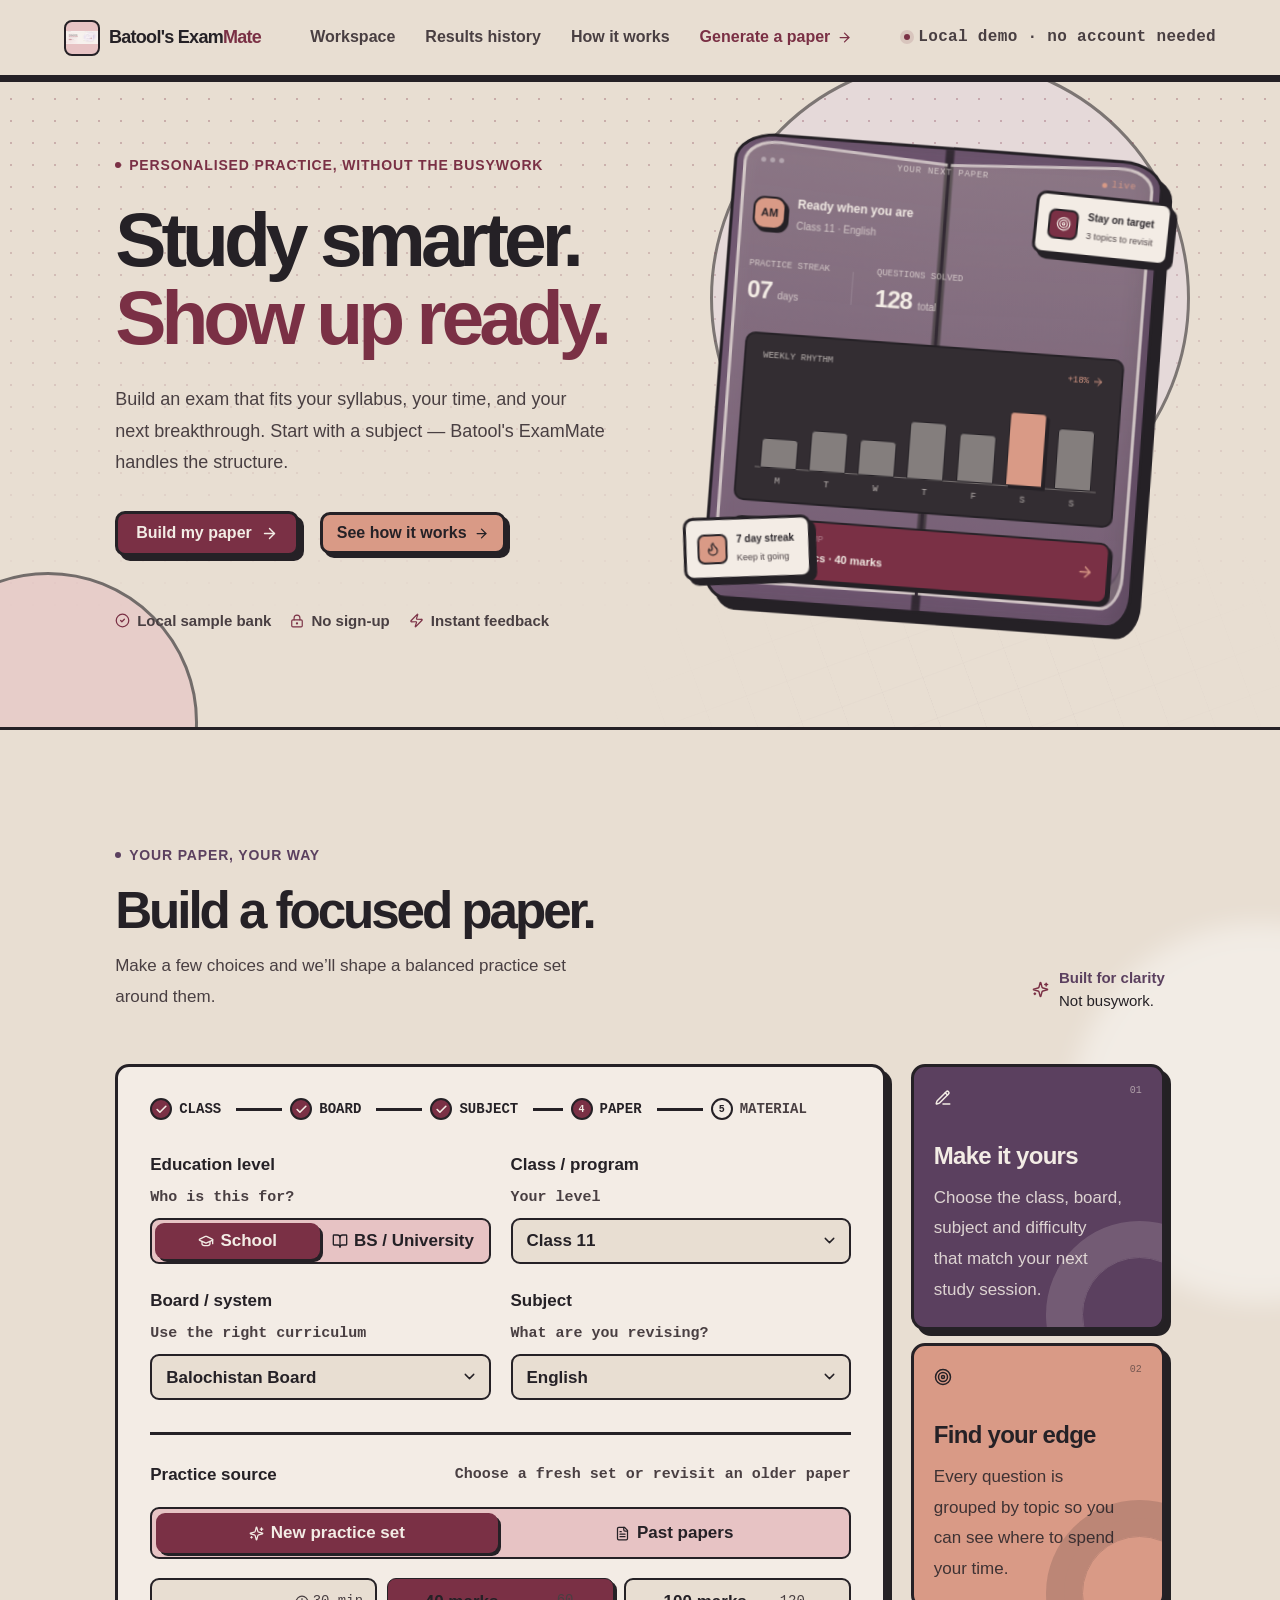
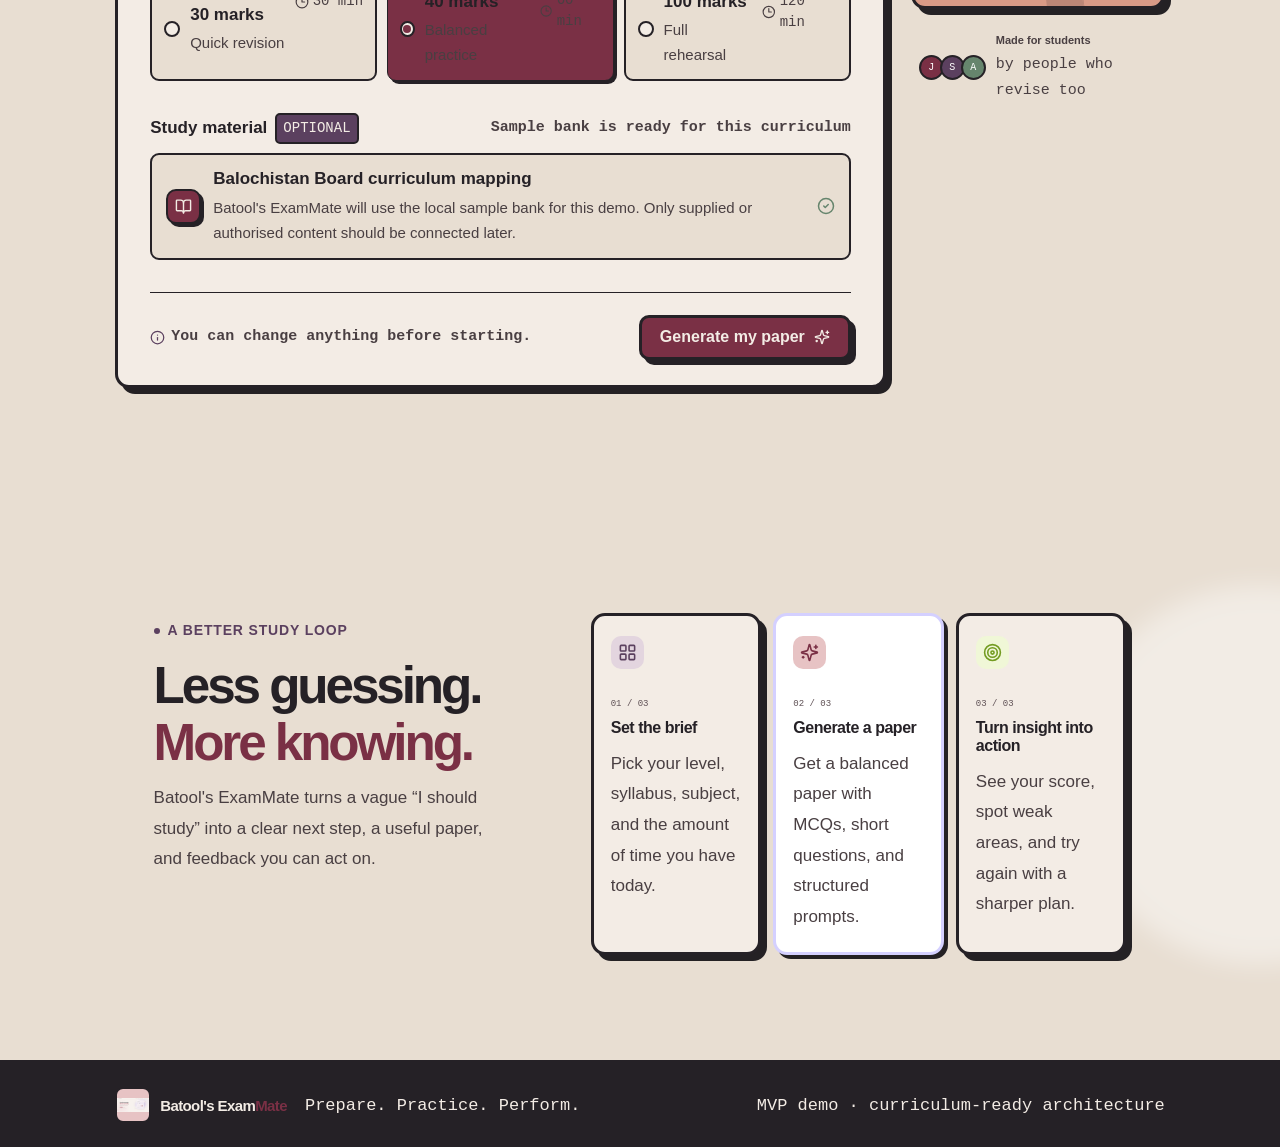
==== commit 891b7dc3: "changed all files" ====
--- a/exam_mate/index.html
+++ b/exam_mate/index.html
@@ -6,11 +6,8 @@
     <meta name="theme-color" content="#0b1020" />
     <meta name="description" content="Batool's ExamMate — prepare, practice, and perform with personalised exam papers." />
     <title>Batool's ExamMate — Prepare. Practice. Perform.</title>
-    <link rel="preconnect" href="https://fonts.googleapis.com" />
-    <link rel="preconnect" href="https://fonts.gstatic.com" crossorigin />
-    <link href="https://fonts.googleapis.com/css2?family=DM+Mono:wght@400;500&family=DM+Sans:wght@400;500;600;700&family=Space+Grotesk:wght@500;600;700&display=swap" rel="stylesheet" />
-    <script type="module" crossorigin src="/assets/app.js"></script>
-    <link rel="stylesheet" crossorigin href="/assets/style.css">
+    <script type="module" crossorigin src="assets/app.js"></script>
+    <link rel="stylesheet" crossorigin href="assets/style.css">
   </head>
   <body>
     <script id="manus-runtime">window.__MANUS_HOST_DEV__ = false;
